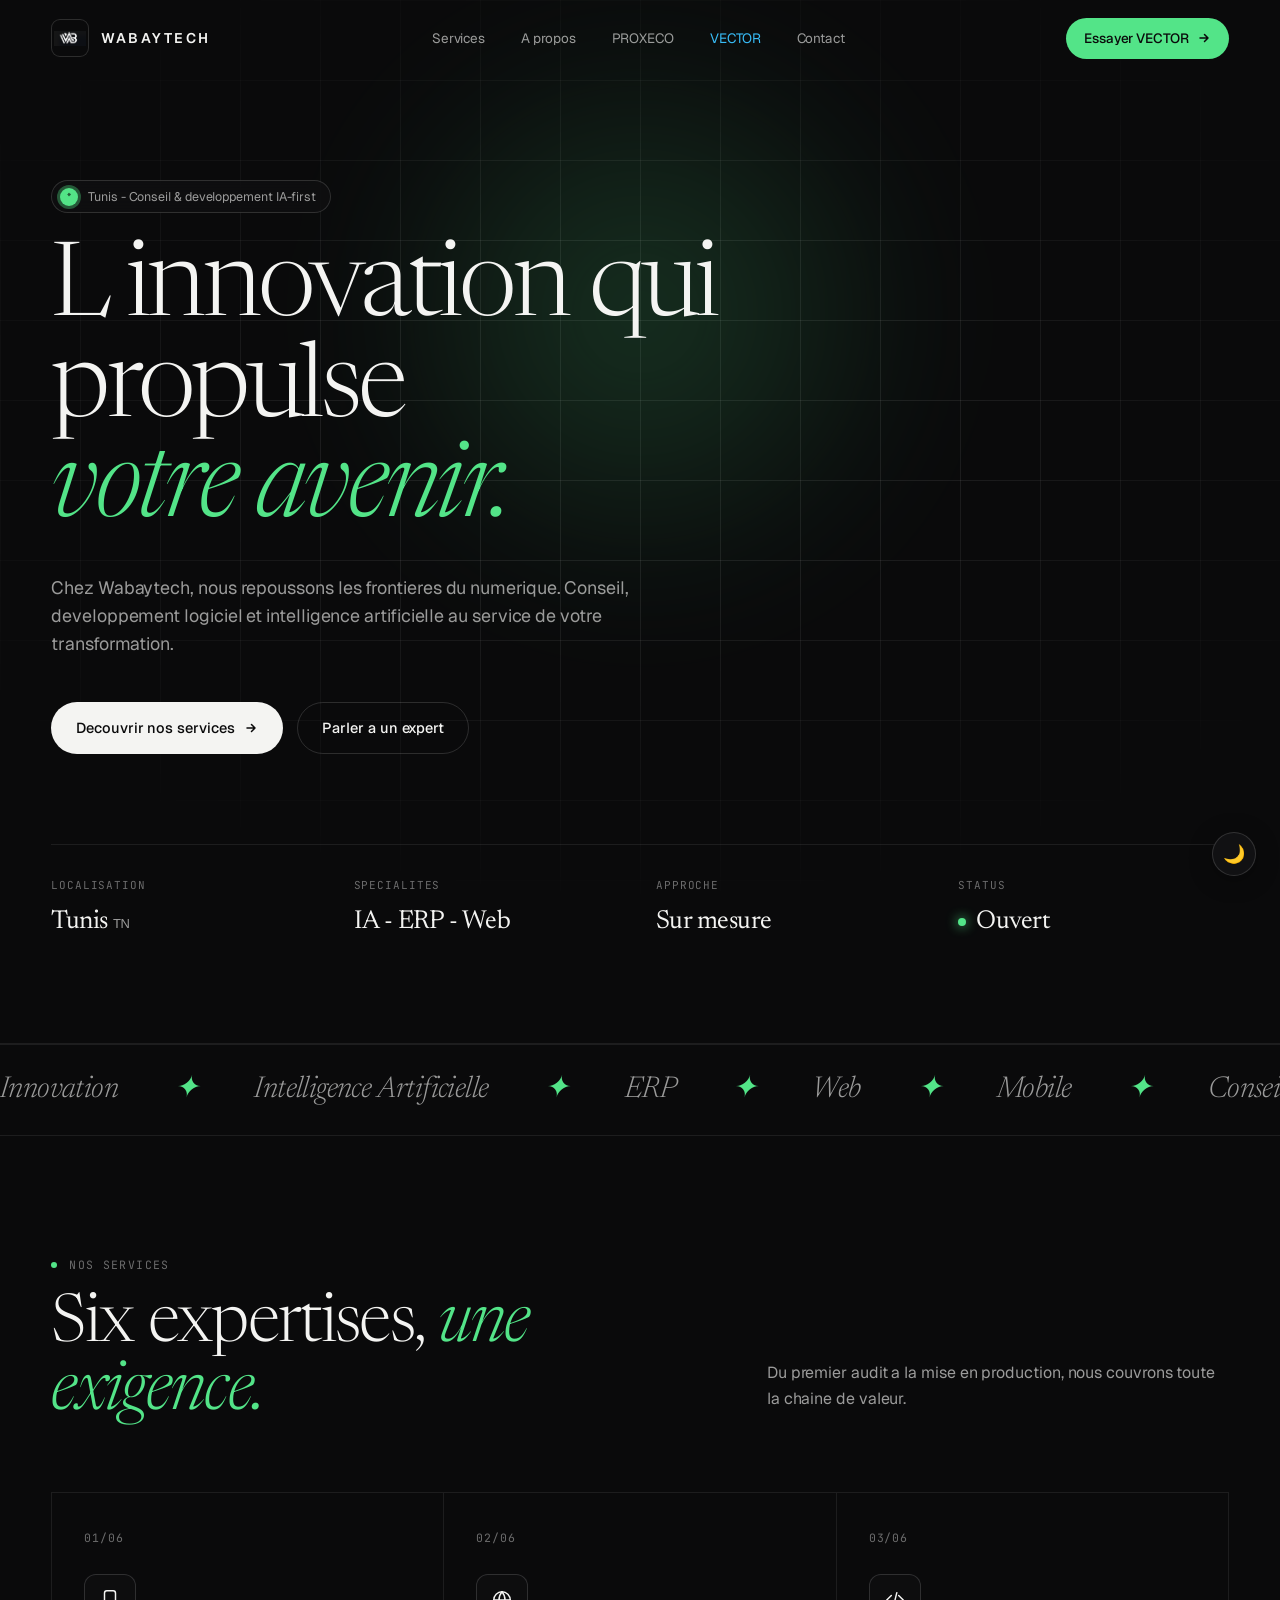
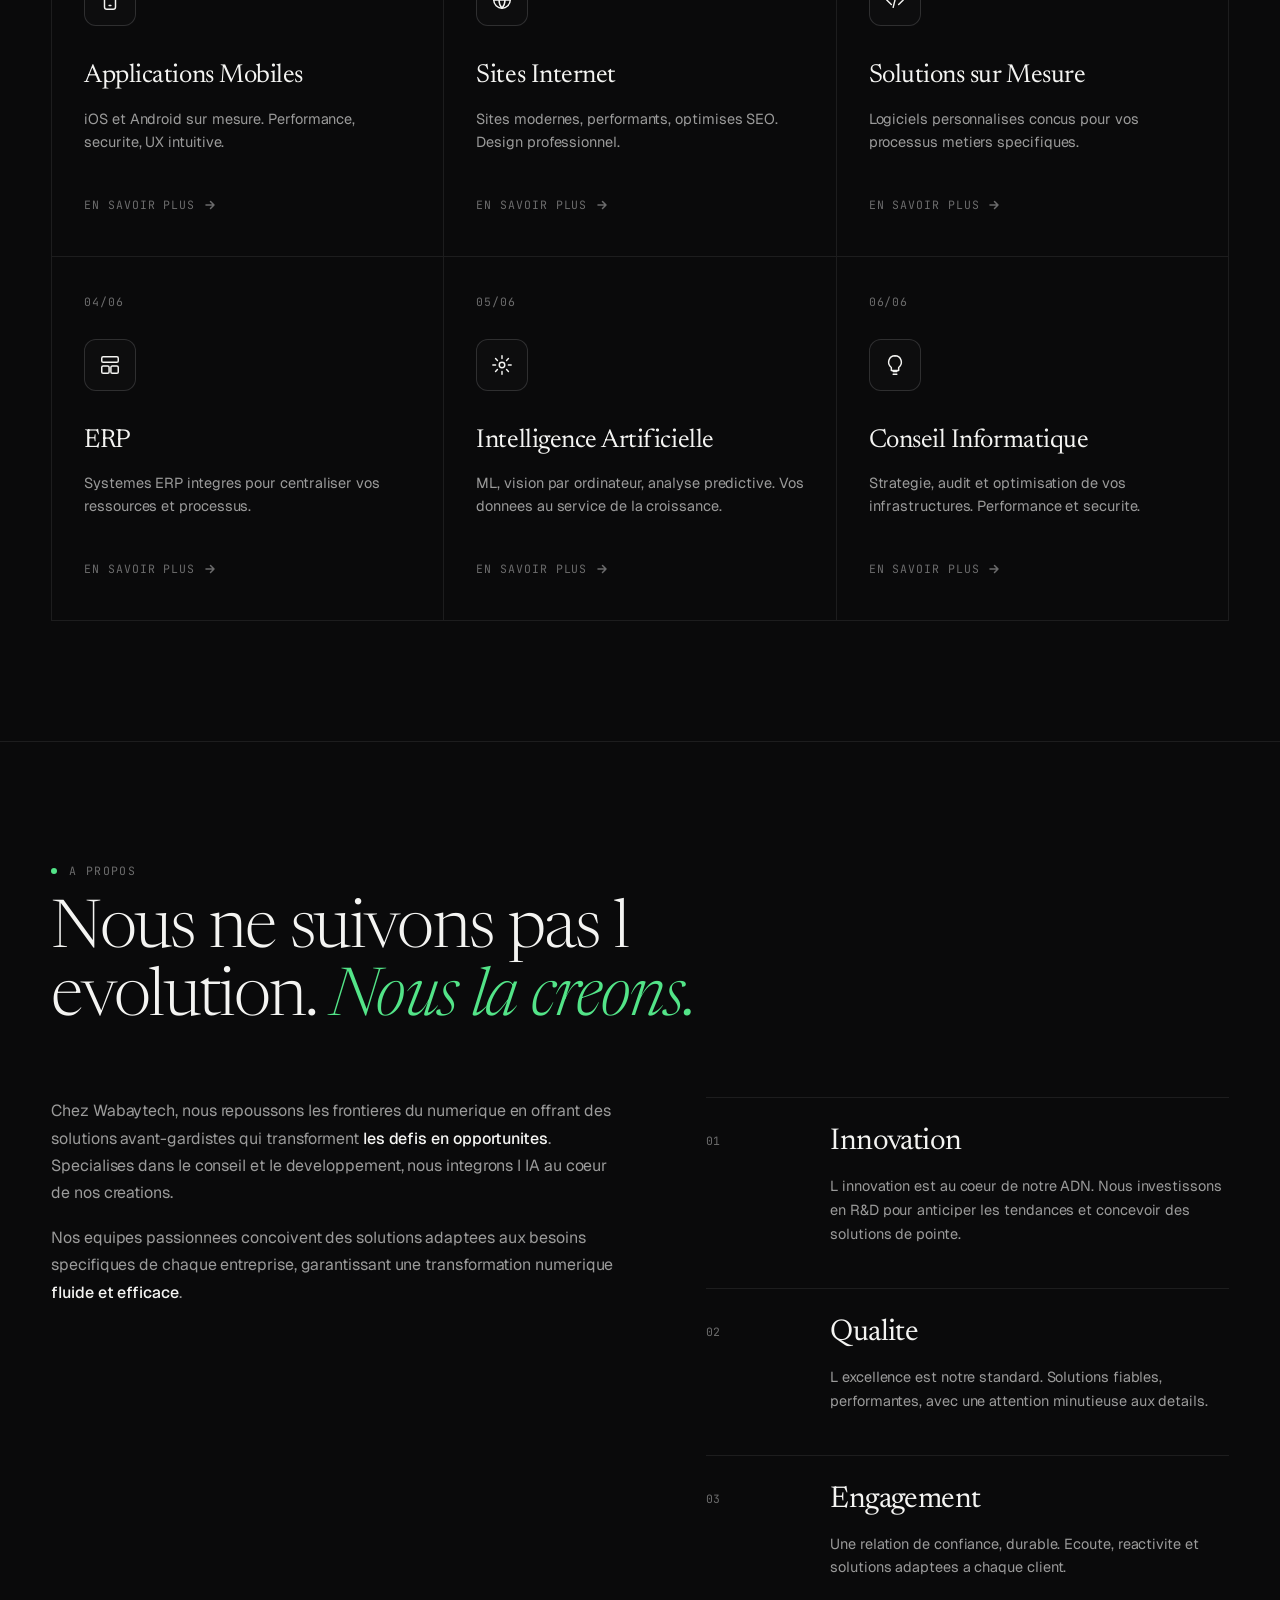
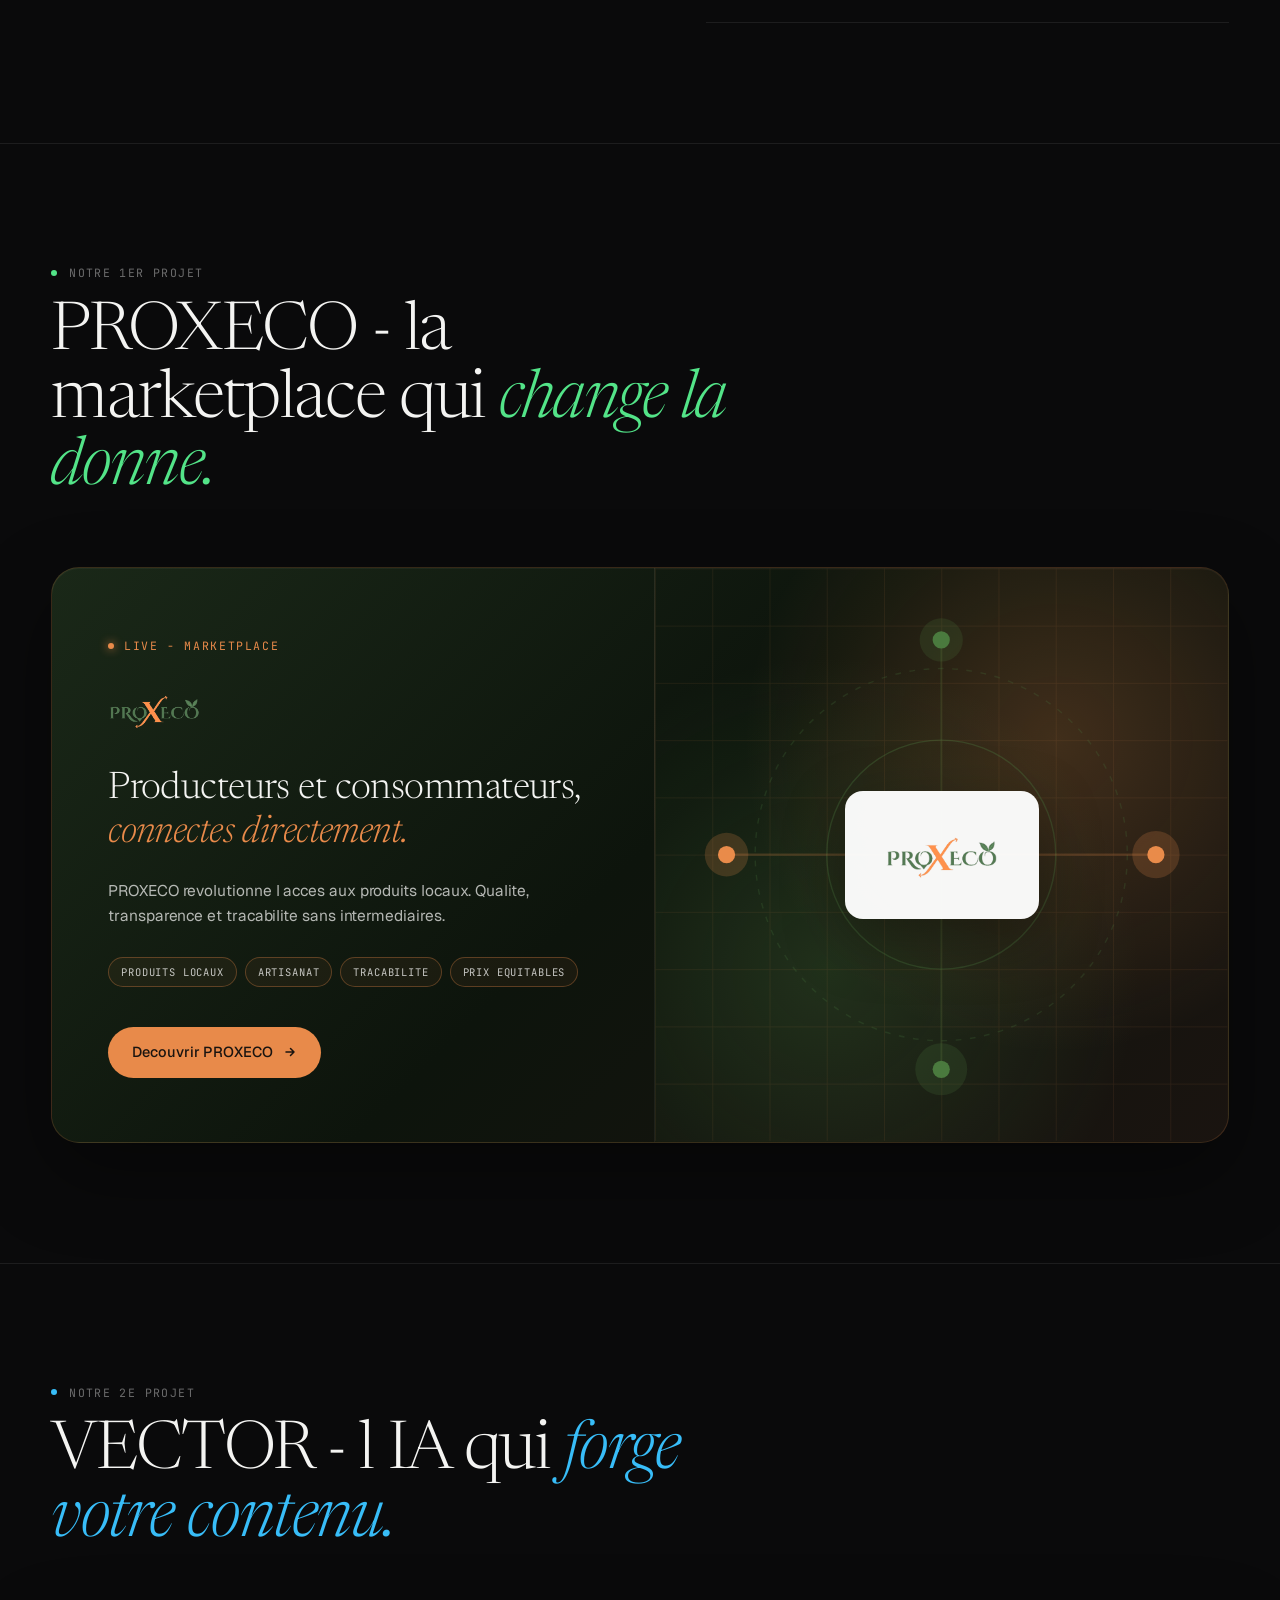
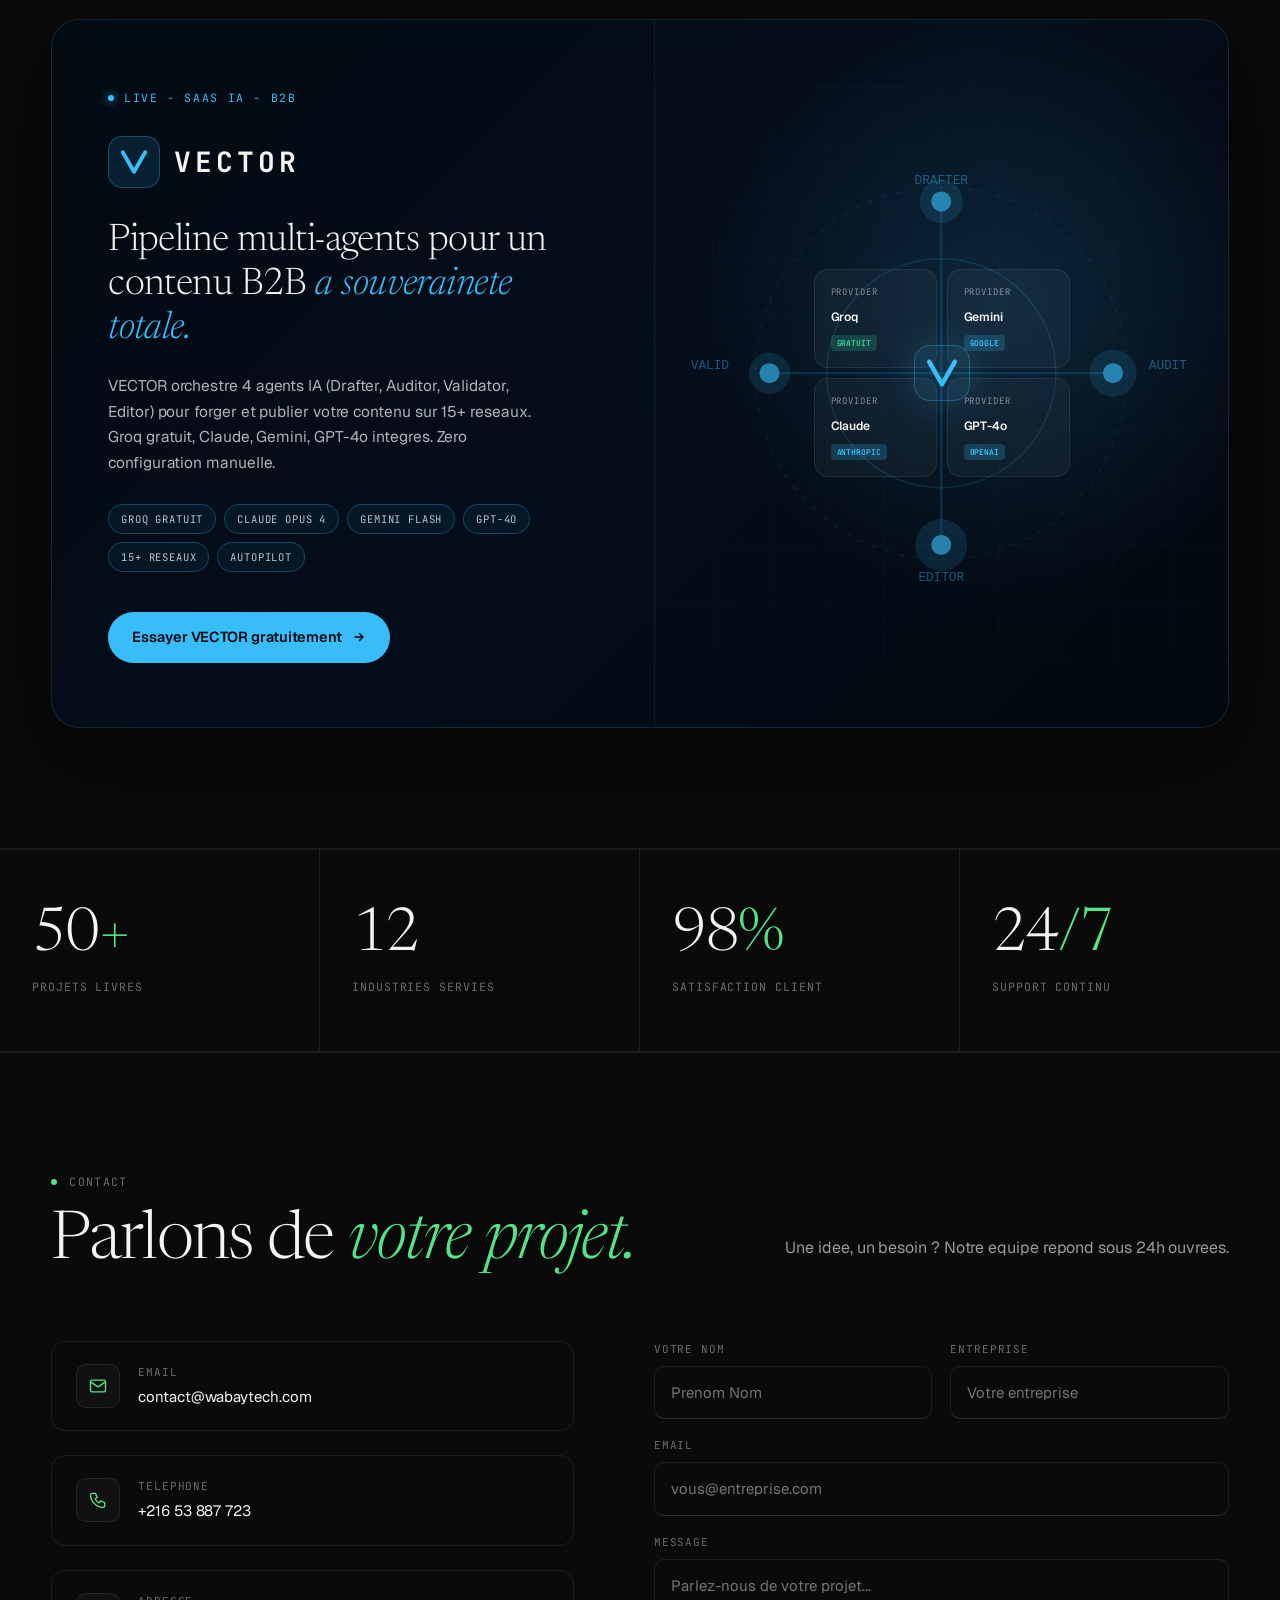
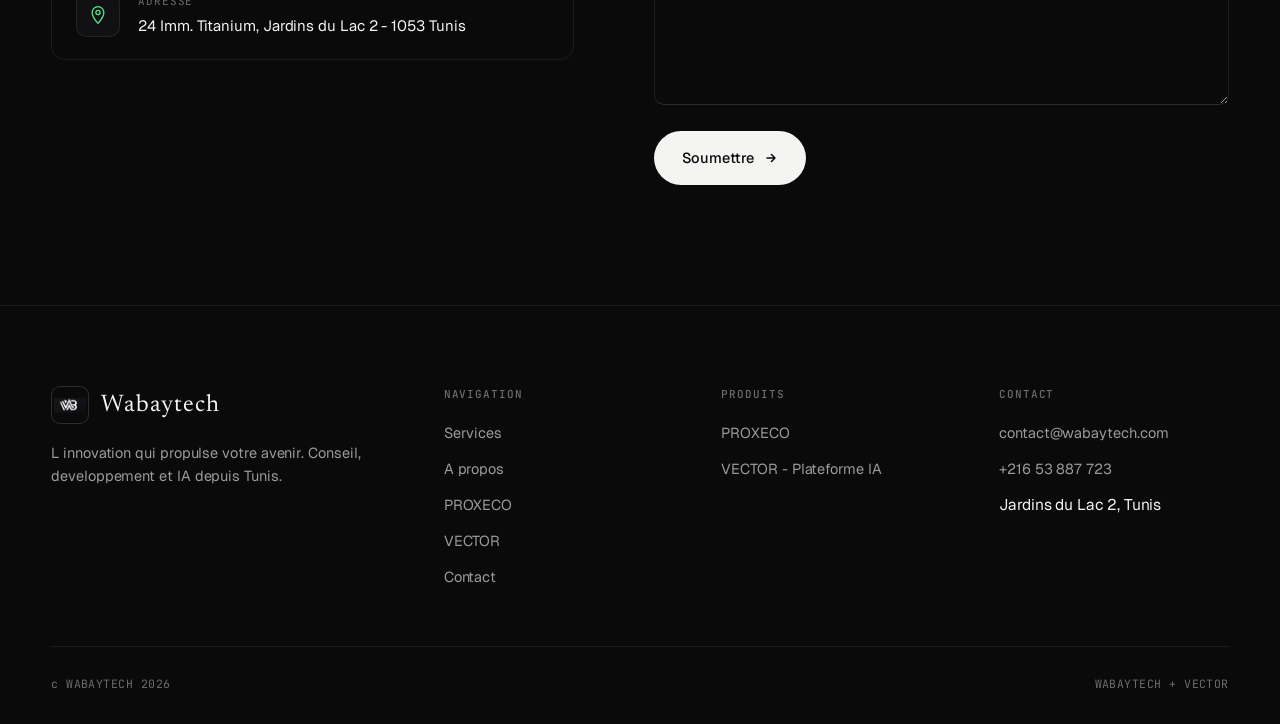
==== index.html @ 28733888 "WABAYTECH site - initial" ====
<!doctype html>
<html lang="fr" data-theme="dark">
<head>
<meta charset="utf-8"/><meta name="viewport" content="width=device-width,initial-scale=1"/>
<title>Wabaytech - Innovation IA-first depuis Tunis</title>
<meta name="description" content="Wabaytech - Conseil, developpement et intelligence artificielle depuis Tunis."/>
<link rel="preconnect" href="https://fonts.googleapis.com"/>
<link rel="preconnect" href="https://fonts.gstatic.com" crossorigin/>
<link href="https://fonts.googleapis.com/css2?family=Geist:wght@300;400;500;600;700&amp;family=Newsreader:ital,opsz,wght@0,6..72,300;0,6..72,400;1,6..72,300;1,6..72,400&amp;family=JetBrains+Mono:wght@400;500&amp;display=swap" rel="stylesheet"/>
<link rel="stylesheet" href="styles.css"/>
<style>
:root{--vt-cyan:#38bdf8;}
.vector-section{position:relative;border-radius:28px;overflow:hidden;background:linear-gradient(135deg,#020a12 0%,#040d1a 50%,#020810 100%);border:1px solid rgba(56,189,248,.18);box-shadow:0 30px 80px rgba(0,0,0,.5);}
[data-theme=light] .vector-section{background:linear-gradient(135deg,#e8f4fd 0%,#f0f8ff 100%);border-color:rgba(56,189,248,.3);}
.vector-grid{display:grid;grid-template-columns:1.05fr 1fr;min-height:560px;}
.vector-copy{padding:64px 56px;display:flex;flex-direction:column;justify-content:space-between;position:relative;z-index:2;}
.vector-tag{font-family:JetBrains Mono,monospace;font-size:11.5px;letter-spacing:.14em;text-transform:uppercase;color:var(--vt-cyan);display:inline-flex;align-items:center;gap:10px;}
.vector-tag::before{content:"";width:6px;height:6px;border-radius:999px;background:var(--vt-cyan);box-shadow:0 0 10px var(--vt-cyan);}
.vector-logo-mark{margin:28px 0 32px;display:flex;align-items:center;gap:14px;}
.vector-logo-icon{width:52px;height:52px;border-radius:14px;background:rgba(56,189,248,.12);border:1px solid rgba(56,189,248,.3);display:flex;align-items:center;justify-content:center;}
.vector-logo-name{font-family:JetBrains Mono,monospace;font-size:28px;font-weight:700;letter-spacing:.14em;color:#f4f4f2;}
[data-theme=light] .vector-logo-name{color:#0a0a0b;}
.vector-headline{font-family:Newsreader,serif;font-size:clamp(28px,3vw,38px);line-height:1.15;font-weight:300;letter-spacing:-.015em;margin:0 0 22px;color:#f4f4f2;max-width:22ch;}
[data-theme=light] .vector-headline{color:#0a0a0b;}
.vector-headline em{color:var(--vt-cyan);font-style:italic;}
.vector-desc{color:rgba(244,244,242,.72);font-size:15.5px;line-height:1.65;max-width:44ch;}
[data-theme=light] .vector-desc{color:rgba(10,10,11,.65);}
.vector-tags{display:flex;gap:8px;flex-wrap:wrap;margin-top:28px;}
.vector-tags span{font-family:JetBrains Mono,monospace;font-size:10.5px;letter-spacing:.08em;text-transform:uppercase;padding:6px 12px;border-radius:999px;border:1px solid rgba(56,189,248,.28);color:rgba(244,244,242,.78);background:rgba(56,189,248,.06);}
.vector-cta{margin-top:40px;align-self:flex-start;background:var(--vt-cyan)!important;color:#020a12!important;border:none;font-weight:600;}
.vector-cta:hover{background:#7dd3fc!important;}
.vector-visual{position:relative;background:radial-gradient(circle at 60% 40%,rgba(56,189,248,.15) 0%,transparent 55%);display:flex;align-items:center;justify-content:center;overflow:hidden;border-left:1px solid rgba(56,189,248,.1);}
.vector-providers{position:relative;z-index:2;display:grid;grid-template-columns:1fr 1fr;gap:10px;padding:32px;width:100%;max-width:320px;}
.vp-card{padding:16px;border-radius:14px;background:rgba(255,255,255,.04);border:1px solid rgba(255,255,255,.08);display:flex;flex-direction:column;gap:8px;transition:border-color .3s,transform .3s;}
[data-theme=light] .vp-card{background:rgba(255,255,255,.7);border-color:rgba(56,189,248,.15);}
.vp-card:hover{border-color:var(--vt-cyan);transform:translateY(-2px);}
.vp-label{font-family:JetBrains Mono,monospace;font-size:9px;letter-spacing:.1em;text-transform:uppercase;color:rgba(244,244,242,.5);}
.vp-name{font-size:12px;font-weight:600;color:#f4f4f2;}
[data-theme=light] .vp-name{color:#0a0a0b;}
.vp-badge{font-family:JetBrains Mono,monospace;font-size:8px;font-weight:700;text-transform:uppercase;padding:2px 6px;border-radius:4px;align-self:flex-start;}
.vp-badge-free{background:rgba(52,211,153,.2);color:#34d399;}
.vp-badge-pro{background:rgba(56,189,248,.2);color:var(--vt-cyan);}
.vt-center{position:absolute;top:50%;left:50%;transform:translate(-50%,-50%);z-index:1;width:56px;height:56px;border-radius:16px;background:rgba(56,189,248,.12);border:1px solid rgba(56,189,248,.3);display:flex;align-items:center;justify-content:center;box-shadow:0 0 40px rgba(56,189,248,.2);}
@media(max-width:900px){.vector-grid{grid-template-columns:1fr;}.vector-visual{min-height:360px;border-left:none;border-top:1px solid rgba(56,189,248,.1);}.vector-copy{padding:40px 32px;}}
.nav-v{color:var(--vt-cyan)!important;}
.theme-btn{position:fixed;bottom:24px;right:24px;z-index:100;width:44px;height:44px;border-radius:999px;background:var(--bg-elev);border:1px solid var(--line-strong);display:flex;align-items:center;justify-content:center;font-size:18px;cursor:pointer;box-shadow:0 4px 24px rgba(0,0,0,.3);}
</style>
</head>
<body>
<nav class="nav" id="nav">
  <a href="#top" class="nav-logo" onclick="go(event,'top')">
    <span class="wb-logo-wrap"><img src="assets/wab-logo.png" alt="W" class="wb-logo-img"/></span>
    <span class="nav-logo-text">Wabaytech</span>
  </a>
  <div class="nav-links">
    <a href="#services" onclick="go(event,'services')">Services</a>
    <a href="#apropos" onclick="go(event,'apropos')">A propos</a>
    <a href="#proxeco" onclick="go(event,'proxeco')">PROXECO</a>
    <a href="#vector" onclick="go(event,'vector')" class="nav-v">VECTOR</a>
    <a href="#contact" onclick="go(event,'contact')">Contact</a>
  </div>
  <a href="https://vector-wabaytech.vercel.app" target="_blank" rel="noopener noreferrer" class="nav-cta">Essayer VECTOR <svg width="14" height="14" viewBox="0 0 14 14" fill="none" stroke="currentColor" stroke-width="1.5" stroke-linecap="round" stroke-linejoin="round"><path d="M3 7h8M7.5 3.5L11 7l-3.5 3.5"/></svg></a>
</nav>

<section id="top" class="hero">
  <div class="hero-grid" aria-hidden="true"></div>
  <div class="hero-glow" aria-hidden="true"></div>
  <div class="hero-inner">
    <div class="hero-pill reveal"><span class="hero-pill-dot">*</span><span>Tunis - Conseil &amp; developpement IA-first</span></div>
    <h1 class="hero-h1 reveal">L innovation qui propulse<br/><em>votre avenir.</em></h1>
    <p class="hero-sub reveal">Chez Wabaytech, nous repoussons les frontieres du numerique. Conseil, developpement logiciel et intelligence artificielle au service de votre transformation.</p>
    <div class="hero-actions reveal">
      <a href="#services" class="btn btn-primary" onclick="go(event,'services')">Decouvrir nos services <svg class="btn-arrow" width="14" height="14" viewBox="0 0 14 14" fill="none" stroke="currentColor" stroke-width="1.5" stroke-linecap="round" stroke-linejoin="round"><path d="M3 7h8M7.5 3.5L11 7l-3.5 3.5"/></svg></a>
      <a href="#contact" class="btn btn-ghost" onclick="go(event,'contact')">Parler a un expert</a>
    </div>
    <div class="hero-footer">
      <div class="hero-footer-item reveal"><div class="label">Localisation</div><div class="value">Tunis <span class="small">TN</span></div></div>
      <div class="hero-footer-item reveal"><div class="label">Specialites</div><div class="value">IA - ERP - Web</div></div>
      <div class="hero-footer-item reveal"><div class="label">Approche</div><div class="value">Sur mesure</div></div>
      <div class="hero-footer-item reveal"><div class="label">Status</div><div class="value" style="display:flex;align-items:center;gap:10px;"><span style="width:8px;height:8px;border-radius:99px;background:var(--accent);box-shadow:0 0 12px var(--accent);"></span>Ouvert</div></div>
    </div>
  </div>
</section>

<div class="marquee" aria-hidden="true"><div class="marquee-track">
<span class="marquee-item">Innovation</span><span class="marquee-item">Intelligence Artificielle</span><span class="marquee-item">ERP</span><span class="marquee-item">Web</span><span class="marquee-item">Mobile</span><span class="marquee-item">Conseil</span><span class="marquee-item">Sur mesure</span><span class="marquee-item">Performance</span><span class="marquee-item">Innovation</span><span class="marquee-item">Intelligence Artificielle</span><span class="marquee-item">ERP</span><span class="marquee-item">Web</span><span class="marquee-item">Mobile</span><span class="marquee-item">Conseil</span><span class="marquee-item">Sur mesure</span><span class="marquee-item">Performance</span>
</div></div>

<section id="services" class="section"><div class="container">
  <div class="section-head"><div><div class="eyebrow reveal">Nos services</div><h2 class="section-title reveal">Six expertises, <em>une exigence.</em></h2></div><p class="section-lede reveal">Du premier audit a la mise en production, nous couvrons toute la chaine de valeur.</p></div>
  <div class="services-grid">
    <div class="service-card reveal" onmousemove="spot(this,event)"><div class="service-num">01/06</div><div class="service-icon"><svg width="22" height="22" viewBox="0 0 24 24" fill="none" stroke="currentColor" stroke-width="1.6" stroke-linecap="round" stroke-linejoin="round"><rect x="6" y="2" width="12" height="20" rx="2.5"/><path d="M11 18h2"/></svg></div><h3 class="service-title">Applications Mobiles</h3><p class="service-body">iOS et Android sur mesure. Performance, securite, UX intuitive.</p><div class="service-arrow">En savoir plus <svg width="14" height="14" viewBox="0 0 14 14" fill="none" stroke="currentColor" stroke-width="1.5" stroke-linecap="round" stroke-linejoin="round"><path d="M3 7h8M7.5 3.5L11 7l-3.5 3.5"/></svg></div></div>
    <div class="service-card reveal" onmousemove="spot(this,event)"><div class="service-num">02/06</div><div class="service-icon"><svg width="22" height="22" viewBox="0 0 24 24" fill="none" stroke="currentColor" stroke-width="1.6" stroke-linecap="round" stroke-linejoin="round"><circle cx="12" cy="12" r="9"/><path d="M3 12h18M12 3a14 14 0 0 1 0 18M12 3a14 14 0 0 0 0 18"/></svg></div><h3 class="service-title">Sites Internet</h3><p class="service-body">Sites modernes, performants, optimises SEO. Design professionnel.</p><div class="service-arrow">En savoir plus <svg width="14" height="14" viewBox="0 0 14 14" fill="none" stroke="currentColor" stroke-width="1.5" stroke-linecap="round" stroke-linejoin="round"><path d="M3 7h8M7.5 3.5L11 7l-3.5 3.5"/></svg></div></div>
    <div class="service-card reveal" onmousemove="spot(this,event)"><div class="service-num">03/06</div><div class="service-icon"><svg width="22" height="22" viewBox="0 0 24 24" fill="none" stroke="currentColor" stroke-width="1.6" stroke-linecap="round" stroke-linejoin="round"><path d="M8 7l-5 5 5 5M16 7l5 5-5 5M14 4l-4 16"/></svg></div><h3 class="service-title">Solutions sur Mesure</h3><p class="service-body">Logiciels personnalises concus pour vos processus metiers specifiques.</p><div class="service-arrow">En savoir plus <svg width="14" height="14" viewBox="0 0 14 14" fill="none" stroke="currentColor" stroke-width="1.5" stroke-linecap="round" stroke-linejoin="round"><path d="M3 7h8M7.5 3.5L11 7l-3.5 3.5"/></svg></div></div>
    <div class="service-card reveal" onmousemove="spot(this,event)"><div class="service-num">04/06</div><div class="service-icon"><svg width="22" height="22" viewBox="0 0 24 24" fill="none" stroke="currentColor" stroke-width="1.6" stroke-linecap="round" stroke-linejoin="round"><rect x="3" y="3" width="18" height="6" rx="1.5"/><rect x="3" y="13" width="8" height="8" rx="1.5"/><rect x="13" y="13" width="8" height="8" rx="1.5"/></svg></div><h3 class="service-title">ERP</h3><p class="service-body">Systemes ERP integres pour centraliser vos ressources et processus.</p><div class="service-arrow">En savoir plus <svg width="14" height="14" viewBox="0 0 14 14" fill="none" stroke="currentColor" stroke-width="1.5" stroke-linecap="round" stroke-linejoin="round"><path d="M3 7h8M7.5 3.5L11 7l-3.5 3.5"/></svg></div></div>
    <div class="service-card reveal" onmousemove="spot(this,event)"><div class="service-num">05/06</div><div class="service-icon"><svg width="22" height="22" viewBox="0 0 24 24" fill="none" stroke="currentColor" stroke-width="1.6" stroke-linecap="round" stroke-linejoin="round"><circle cx="12" cy="12" r="3"/><path d="M12 2v3M12 19v3M2 12h3M19 12h3M5 5l2 2M17 17l2 2M5 19l2-2M17 7l2-2"/></svg></div><h3 class="service-title">Intelligence Artificielle</h3><p class="service-body">ML, vision par ordinateur, analyse predictive. Vos donnees au service de la croissance.</p><div class="service-arrow">En savoir plus <svg width="14" height="14" viewBox="0 0 14 14" fill="none" stroke="currentColor" stroke-width="1.5" stroke-linecap="round" stroke-linejoin="round"><path d="M3 7h8M7.5 3.5L11 7l-3.5 3.5"/></svg></div></div>
    <div class="service-card reveal" onmousemove="spot(this,event)"><div class="service-num">06/06</div><div class="service-icon"><svg width="22" height="22" viewBox="0 0 24 24" fill="none" stroke="currentColor" stroke-width="1.6" stroke-linecap="round" stroke-linejoin="round"><path d="M12 2a7 7 0 0 0-4 12.7V18h8v-3.3A7 7 0 0 0 12 2zM10 22h4M10 19h4"/></svg></div><h3 class="service-title">Conseil Informatique</h3><p class="service-body">Strategie, audit et optimisation de vos infrastructures. Performance et securite.</p><div class="service-arrow">En savoir plus <svg width="14" height="14" viewBox="0 0 14 14" fill="none" stroke="currentColor" stroke-width="1.5" stroke-linecap="round" stroke-linejoin="round"><path d="M3 7h8M7.5 3.5L11 7l-3.5 3.5"/></svg></div></div>
  </div>
</div></section>

<section id="apropos" class="section"><div class="container">
  <div class="section-head"><div><div class="eyebrow reveal">A propos</div><h2 class="section-title reveal">Nous ne suivons pas l evolution. <em>Nous la creons.</em></h2></div></div>
  <div class="about">
    <div class="about-copy reveal"><p>Chez Wabaytech, nous repoussons les frontieres du numerique en offrant des solutions avant-gardistes qui transforment <strong>les defis en opportunites</strong>. Specialises dans le conseil et le developpement, nous integrons l IA au coeur de nos creations.</p><p>Nos equipes passionnees concoivent des solutions adaptees aux besoins specifiques de chaque entreprise, garantissant une transformation numerique <strong>fluide et efficace</strong>.</p></div>
    <div class="values-stack">
      <div class="value-row reveal"><div class="value-num">01</div><div><h3 class="value-name">Innovation</h3><p class="value-text">L innovation est au coeur de notre ADN. Nous investissons en R&amp;D pour anticiper les tendances et concevoir des solutions de pointe.</p></div></div>
      <div class="value-row reveal"><div class="value-num">02</div><div><h3 class="value-name">Qualite</h3><p class="value-text">L excellence est notre standard. Solutions fiables, performantes, avec une attention minutieuse aux details.</p></div></div>
      <div class="value-row reveal"><div class="value-num">03</div><div><h3 class="value-name">Engagement</h3><p class="value-text">Une relation de confiance, durable. Ecoute, reactivite et solutions adaptees a chaque client.</p></div></div>
    </div>
  </div>
</div></section>

<section id="proxeco" class="section"><div class="container">
  <div class="section-head"><div><div class="eyebrow reveal">Notre 1er projet</div><h2 class="section-title reveal">PROXECO - la marketplace qui <em>change la donne.</em></h2></div></div>
  <div class="proxeco reveal"><div class="proxeco-grid">
    <div class="proxeco-copy">
      <div>
        <div class="proxeco-tag">Live - marketplace</div>
        <div class="proxeco-logo-block"><img src="assets/proxeco-logo.png" alt="PROXECO" style="height:52px;width:auto;"/></div>
        <h3 class="proxeco-headline">Producteurs et consommateurs, <em>connectes directement.</em></h3>
        <p class="proxeco-desc">PROXECO revolutionne l acces aux produits locaux. Qualite, transparence et tracabilite sans intermediaires.</p>
        <div class="proxeco-tags"><span>Produits locaux</span><span>Artisanat</span><span>Tracabilite</span><span>Prix equitables</span></div>
      </div>
      <a href="#" class="btn btn-primary proxeco-cta">Decouvrir PROXECO <svg class="btn-arrow" width="14" height="14" viewBox="0 0 14 14" fill="none" stroke="currentColor" stroke-width="1.5" stroke-linecap="round" stroke-linejoin="round"><path d="M3 7h8M7.5 3.5L11 7l-3.5 3.5"/></svg></a>
    </div>
    <div class="proxeco-visual">
      <svg viewBox="0 0 400 400" width="100%" height="100%" style="position:absolute;inset:0;"><defs><pattern id="px-g" width="40" height="40" patternUnits="userSpaceOnUse"><path d="M40 0H0V40" fill="none" stroke="rgba(232,138,74,.10)" stroke-width="1"/></pattern></defs><rect width="400" height="400" fill="url(#px-g)"/><circle cx="200" cy="200" r="80" fill="none" stroke="rgba(74,122,63,.35)" stroke-width="1"/><circle cx="200" cy="200" r="130" fill="none" stroke="rgba(74,122,63,.22)" stroke-width="1" stroke-dasharray="4 6"/><line x1="200" y1="200" x2="200" y2="50" stroke="#4a7a3f" stroke-opacity=".2" stroke-width="1.5"/><circle cx="200" cy="50" r="6" fill="#4a7a3f"/><circle cx="200" cy="50" r="14" fill="#4a7a3f" opacity=".2"><animate attributeName="r" values="14;24;14" dur="2.4s" repeatCount="indefinite"/></circle><line x1="200" y1="200" x2="350" y2="200" stroke="#e88a4a" stroke-opacity=".2" stroke-width="1.5"/><circle cx="350" cy="200" r="6" fill="#e88a4a"/><circle cx="350" cy="200" r="14" fill="#e88a4a" opacity=".2"><animate attributeName="r" values="14;24;14" dur="2.9s" repeatCount="indefinite"/></circle><line x1="200" y1="200" x2="200" y2="350" stroke="#4a7a3f" stroke-opacity=".2" stroke-width="1.5"/><circle cx="200" cy="350" r="6" fill="#4a7a3f"/><circle cx="200" cy="350" r="14" fill="#4a7a3f" opacity=".2"><animate attributeName="r" values="14;24;14" dur="3.2s" repeatCount="indefinite"/></circle><line x1="200" y1="200" x2="50" y2="200" stroke="#e88a4a" stroke-opacity=".2" stroke-width="1.5"/><circle cx="50" cy="200" r="6" fill="#e88a4a"/><circle cx="50" cy="200" r="14" fill="#e88a4a" opacity=".2"><animate attributeName="r" values="14;24;14" dur="2.7s" repeatCount="indefinite"/></circle></svg>
      <div style="position:relative;z-index:2;padding:32px 40px;background:rgba(255,255,255,.96);border-radius:18px;box-shadow:0 20px 60px rgba(0,0,0,.35);"><img src="assets/proxeco-logo.png" alt="PROXECO" style="height:64px;width:auto;"/></div>
    </div>
  </div></div>
</div></section>

<section id="vector" class="section"><div class="container">
  <div class="section-head"><div>
    <div class="eyebrow reveal" style="--accent:var(--vt-cyan);">Notre 2e projet</div>
    <h2 class="section-title reveal" style="--accent:var(--vt-cyan);">VECTOR - l IA qui <em>forge votre contenu.</em></h2>
  </div></div>
  <div class="vector-section reveal"><div class="vector-grid">
    <div class="vector-copy">
      <div>
        <div class="vector-tag">Live - SaaS IA - B2B</div>
        <div class="vector-logo-mark">
          <div class="vector-logo-icon"><svg viewBox="0 0 20 18" fill="none" width="28" height="28"><path d="M2 2L10 16L18 2" stroke="#38bdf8" stroke-width="2.8" stroke-linecap="round" stroke-linejoin="round"/></svg></div>
          <span class="vector-logo-name">VECTOR</span>
        </div>
        <h3 class="vector-headline">Pipeline multi-agents pour un contenu B2B <em>a souverainete totale.</em></h3>
        <p class="vector-desc">VECTOR orchestre 4 agents IA (Drafter, Auditor, Validator, Editor) pour forger et publier votre contenu sur 15+ reseaux. Groq gratuit, Claude, Gemini, GPT-4o integres. Zero configuration manuelle.</p>
        <div class="vector-tags"><span>Groq Gratuit</span><span>Claude Opus 4</span><span>Gemini Flash</span><span>GPT-4o</span><span>15+ reseaux</span><span>Autopilot</span></div>
      </div>
      <a href="https://vector-wabaytech.vercel.app" target="_blank" rel="noopener noreferrer" class="btn vector-cta">Essayer VECTOR gratuitement <svg class="btn-arrow" width="14" height="14" viewBox="0 0 14 14" fill="none" stroke="currentColor" stroke-width="1.5" stroke-linecap="round" stroke-linejoin="round"><path d="M3 7h8M7.5 3.5L11 7l-3.5 3.5"/></svg></a>
    </div>
    <div class="vector-visual">
      <svg viewBox="0 0 400 400" width="100%" height="100%" style="position:absolute;inset:0;opacity:.65;"><defs><pattern id="vt-g" width="40" height="40" patternUnits="userSpaceOnUse"><path d="M40 0H0V40" fill="none" stroke="rgba(56,189,248,.07)" stroke-width="1"/></pattern></defs><rect width="400" height="400" fill="url(#vt-g)"/><circle cx="200" cy="200" r="80" fill="none" stroke="rgba(56,189,248,.22)" stroke-width="1"/><circle cx="200" cy="200" r="130" fill="none" stroke="rgba(56,189,248,.13)" stroke-width="1" stroke-dasharray="4 6"/><circle cx="200" cy="200" r="180" fill="none" stroke="rgba(56,189,248,.06)" stroke-width="1" stroke-dasharray="2 8"/><line x1="200" y1="200" x2="200" y2="80" stroke="#38bdf8" stroke-opacity=".25" stroke-width="1.5"/><circle cx="200" cy="80" r="7" fill="#38bdf8"/><circle cx="200" cy="80" r="14" fill="#38bdf8" opacity=".2"><animate attributeName="r" values="14;24;14" dur="2.4s" repeatCount="indefinite"/></circle><text x="200" y="68" text-anchor="middle" fill="rgba(56,189,248,.65)" font-family="monospace" font-size="9">DRAFTER</text><line x1="200" y1="200" x2="320" y2="200" stroke="#38bdf8" stroke-opacity=".25" stroke-width="1.5"/><circle cx="320" cy="200" r="7" fill="#38bdf8"/><circle cx="320" cy="200" r="14" fill="#38bdf8" opacity=".2"><animate attributeName="r" values="14;24;14" dur="2.9s" repeatCount="indefinite"/></circle><text x="345" y="197" fill="rgba(56,189,248,.65)" font-family="monospace" font-size="9">AUDIT</text><line x1="200" y1="200" x2="200" y2="320" stroke="#38bdf8" stroke-opacity=".25" stroke-width="1.5"/><circle cx="200" cy="320" r="7" fill="#38bdf8"/><circle cx="200" cy="320" r="14" fill="#38bdf8" opacity=".2"><animate attributeName="r" values="14;24;14" dur="3.2s" repeatCount="indefinite"/></circle><text x="200" y="345" text-anchor="middle" fill="rgba(56,189,248,.65)" font-family="monospace" font-size="9">EDITOR</text><line x1="200" y1="200" x2="80" y2="200" stroke="#38bdf8" stroke-opacity=".25" stroke-width="1.5"/><circle cx="80" cy="200" r="7" fill="#38bdf8"/><circle cx="80" cy="200" r="14" fill="#38bdf8" opacity=".2"><animate attributeName="r" values="14;24;14" dur="2.6s" repeatCount="indefinite"/></circle><text x="25" y="197" fill="rgba(56,189,248,.65)" font-family="monospace" font-size="9">VALID</text></svg>
      <div class="vt-center"><svg viewBox="0 0 20 18" fill="none" width="32" height="32"><path d="M2 2L10 16L18 2" stroke="#38bdf8" stroke-width="2.8" stroke-linecap="round" stroke-linejoin="round"/></svg></div>
      <div class="vector-providers">
        <div class="vp-card"><div class="vp-label">Provider</div><div class="vp-name">Groq</div><span class="vp-badge vp-badge-free">Gratuit</span></div>
        <div class="vp-card"><div class="vp-label">Provider</div><div class="vp-name">Gemini</div><span class="vp-badge vp-badge-pro">Google</span></div>
        <div class="vp-card"><div class="vp-label">Provider</div><div class="vp-name">Claude</div><span class="vp-badge vp-badge-pro">Anthropic</span></div>
        <div class="vp-card"><div class="vp-label">Provider</div><div class="vp-name">GPT-4o</div><span class="vp-badge vp-badge-pro">OpenAI</span></div>
      </div>
    </div>
  </div></div>
</div></section>

<section class="section" style="padding:0;"><div class="stats">
  <div class="stat reveal"><div class="stat-num">50<em>+</em></div><div class="stat-label">Projets livres</div></div>
  <div class="stat reveal"><div class="stat-num">12</div><div class="stat-label">Industries servies</div></div>
  <div class="stat reveal"><div class="stat-num">98<em>%</em></div><div class="stat-label">Satisfaction client</div></div>
  <div class="stat reveal"><div class="stat-num">24<em>/7</em></div><div class="stat-label">Support continu</div></div>
</div></section>

<section id="contact" class="section"><div class="container">
  <div class="section-head"><div><div class="eyebrow reveal">Contact</div><h2 class="section-title reveal">Parlons de <em>votre projet.</em></h2></div><p class="section-lede reveal">Une idee, un besoin ? Notre equipe repond sous 24h ouvrees.</p></div>
  <div class="contact-grid">
    <div class="contact-info reveal">
      <a class="contact-item" href="mailto:contact@wabaytech.com"><div class="contact-icon"><svg width="20" height="20" viewBox="0 0 24 24" fill="none" stroke="currentColor" stroke-width="1.6" stroke-linecap="round" stroke-linejoin="round"><rect x="3" y="5" width="18" height="14" rx="2"/><path d="M3 7l9 6 9-6"/></svg></div><div><div class="contact-label">Email</div><div class="contact-value">contact@wabaytech.com</div></div></a>
      <a class="contact-item" href="tel:+21653887723"><div class="contact-icon"><svg width="20" height="20" viewBox="0 0 24 24" fill="none" stroke="currentColor" stroke-width="1.6" stroke-linecap="round" stroke-linejoin="round"><path d="M5 4h4l2 5-2.5 1.5a11 11 0 0 0 5 5L15 13l5 2v4a2 2 0 0 1-2 2A16 16 0 0 1 3 6a2 2 0 0 1 2-2z"/></svg></div><div><div class="contact-label">Telephone</div><div class="contact-value">+216 53 887 723</div></div></a>
      <div class="contact-item"><div class="contact-icon"><svg width="20" height="20" viewBox="0 0 24 24" fill="none" stroke="currentColor" stroke-width="1.6" stroke-linecap="round" stroke-linejoin="round"><path d="M12 22s7-7.5 7-13a7 7 0 0 0-14 0c0 5.5 7 13 7 13z"/><circle cx="12" cy="9" r="2.5"/></svg></div><div><div class="contact-label">Adresse</div><div class="contact-value">24 Imm. Titanium, Jardins du Lac 2 - 1053 Tunis</div></div></div>
    </div>
    <form class="form reveal" id="cform"><div class="form-row"><div class="field"><label>Votre nom</label><input type="text" placeholder="Prenom Nom" required/></div><div class="field"><label>Entreprise</label><input type="text" placeholder="Votre entreprise"/></div></div><div class="field"><label>Email</label><input type="email" placeholder="vous@entreprise.com" required/></div><div class="field"><label>Message</label><textarea rows="5" placeholder="Parlez-nous de votre projet..." required></textarea></div><button type="submit" id="fbtn">Soumettre <svg width="14" height="14" viewBox="0 0 14 14" fill="none" stroke="currentColor" stroke-width="1.5" stroke-linecap="round" stroke-linejoin="round"><path d="M3 7h8M7.5 3.5L11 7l-3.5 3.5"/></svg></button></form>
  </div>
</div></section>

<footer class="footer"><div class="footer-inner">
  <div class="footer-top">
    <div><div style="display:flex;align-items:center;gap:12px;"><span class="wb-logo-wrap"><img src="assets/wab-logo.png" alt="W" class="wb-logo-img"/></span><span style="font-family:Newsreader,serif;font-size:24px;letter-spacing:.04em;">Wabaytech</span></div><p class="footer-brand-tag">L innovation qui propulse votre avenir. Conseil, developpement et IA depuis Tunis.</p></div>
    <div class="footer-col"><h4>Navigation</h4><ul><li><a href="#services" onclick="go(event,'services')">Services</a></li><li><a href="#apropos" onclick="go(event,'apropos')">A propos</a></li><li><a href="#proxeco" onclick="go(event,'proxeco')">PROXECO</a></li><li><a href="#vector" onclick="go(event,'vector')">VECTOR</a></li><li><a href="#contact" onclick="go(event,'contact')">Contact</a></li></ul></div>
    <div class="footer-col"><h4>Produits</h4><ul><li><a href="#proxeco" onclick="go(event,'proxeco')">PROXECO</a></li><li><a href="https://vector-wabaytech.vercel.app" target="_blank" rel="noopener noreferrer">VECTOR - Plateforme IA</a></li></ul></div>
    <div class="footer-col"><h4>Contact</h4><ul><li><a href="mailto:contact@wabaytech.com">contact@wabaytech.com</a></li><li><a href="tel:+21653887723">+216 53 887 723</a></li><li>Jardins du Lac 2, Tunis</li></ul></div>
  </div>
  <div class="footer-bottom"><span>c WABAYTECH 2026</span><span>WABAYTECH + VECTOR</span></div>
</div></footer>

<button class="theme-btn" id="tbtn" onclick="tgl()" title="Theme">&#x1F319;</button>

<script>
function go(e,id){if(e)e.preventDefault();var el=document.getElementById(id);if(el)window.scrollTo({top:el.offsetTop-70,behavior:'smooth'});}
window.addEventListener('scroll',function(){document.getElementById('nav').classList.toggle('scrolled',scrollY>30);},{passive:true});
var io=new IntersectionObserver(function(en){en.forEach(function(e){if(e.isIntersecting){e.target.classList.add('in');io.unobserve(e.target);}});},{threshold:.12,rootMargin:'0px 0px -60px 0px'});
document.querySelectorAll('.reveal').forEach(function(el){io.observe(el);});
function spot(c,e){var r=c.getBoundingClientRect();c.style.setProperty('--mx',((e.clientX-r.left)/r.width*100)+'%');c.style.setProperty('--my',((e.clientY-r.top)/r.height*100)+'%');}
function tgl(){var h=document.documentElement,d=h.getAttribute('data-theme')==='dark';h.setAttribute('data-theme',d?'light':'dark');document.getElementById('tbtn').innerHTML=d?'&#9728;':'&#x1F319;';}
document.getElementById('cform').addEventListener('submit',function(e){e.preventDefault();var b=document.getElementById('fbtn');b.textContent='Envoye!';b.classList.add('sent');var s=this;setTimeout(function(){b.innerHTML='Soumettre <svg width=14 height=14 viewBox="0 0 14 14" fill=none stroke=currentColor stroke-width=1.5 stroke-linecap=round stroke-linejoin=round><path d="M3 7h8M7.5 3.5L11 7l-3.5 3.5"/></svg>';b.classList.remove('sent');s.reset();},2400);});
</script>
</body>
</html>
---- styles.css ----
﻿/* WABAYTECH — Pro */

:root {
  --bg: #0a0a0b;
  --bg-elev: #111113;
  --bg-card: #131316;
  --line: rgba(255,255,255,0.08);
  --line-strong: rgba(255,255,255,0.14);
  --fg: #f4f4f2;
  --fg-mute: rgba(244,244,242,0.62);
  --fg-soft: rgba(244,244,242,0.42);
  --accent: oklch(0.82 0.18 152);
  --accent-ink: #0a0a0b;
  --px-green: #4a7a3f;
  --px-green-deep: #2f5128;
  --px-orange: #e88a4a;
  --px-cream: #f7efe3;
  --max: 1320px;
  --pad: clamp(20px, 4vw, 56px);
  --radius: 14px;
}

[data-theme="light"] {
  --bg: #f6f5f1;
  --bg-elev: #ffffff;
  --bg-card: #ffffff;
  --line: rgba(10,10,11,0.08);
  --line-strong: rgba(10,10,11,0.16);
  --fg: #0a0a0b;
  --fg-mute: rgba(10,10,11,0.62);
  --fg-soft: rgba(10,10,11,0.42);
  --accent-ink: #0a0a0b;
}

* { box-sizing: border-box; }
html, body { margin: 0; padding: 0; background: var(--bg); color: var(--fg); }
body {
  font-family: 'Geist', -apple-system, BlinkMacSystemFont, 'Segoe UI', sans-serif;
  font-feature-settings: 'ss01', 'ss03', 'cv11';
  -webkit-font-smoothing: antialiased;
  -moz-osx-font-smoothing: grayscale;
  font-size: 15.5px;
  line-height: 1.55;
  letter-spacing: -0.005em;
  overflow-x: hidden;
}
a { color: inherit; text-decoration: none; }
button { font: inherit; color: inherit; cursor: pointer; }
img, svg { display: block; max-width: 100%; }

.font-serif { font-family: 'Newsreader', 'Times New Roman', serif; font-weight: 300; letter-spacing: -0.015em; }
.font-mono { font-family: 'JetBrains Mono', ui-monospace, monospace; font-feature-settings: 'ss02'; }

/* ----- Layout ----- */
.container { max-width: var(--max); margin: 0 auto; padding-left: var(--pad); padding-right: var(--pad); }

/* ----- Nav ----- */
.nav {
  position: fixed; top: 0; left: 0; right: 0;
  z-index: 50;
  padding: 18px var(--pad);
  display: flex; align-items: center; justify-content: space-between;
  transition: background .3s ease, backdrop-filter .3s ease, border-color .3s ease;
  border-bottom: 1px solid transparent;
}
.nav.scrolled {
  background: color-mix(in oklab, var(--bg) 78%, transparent);
  backdrop-filter: blur(18px);
  -webkit-backdrop-filter: blur(18px);
  border-bottom-color: var(--line);
}
.nav-logo { display: flex; align-items: center; gap: 12px; }
.nav-logo-text {
  font-family: 'Geist', sans-serif;
  font-size: 14px;
  font-weight: 600;
  letter-spacing: 0.18em;
  text-transform: uppercase;
}
.wb-logo-wrap {
  display: inline-flex; align-items: center; justify-content: center;
  width: var(--wb-size, 38px); height: var(--wb-size, 38px);
  border-radius: 9px;
  background: #0a0a0b;
  border: 1px solid var(--line-strong);
  overflow: hidden;
  flex-shrink: 0;
}
[data-theme="light"] .wb-logo-wrap { background: #0a0a0b; border-color: rgba(0,0,0,0.16); }
.wb-logo-img {
  width: 90%; height: auto;
  object-fit: contain;
}
.nav-links { display: flex; gap: 36px; }
.nav-links a { font-size: 13.5px; color: var(--fg-mute); transition: color .2s; position: relative; }
.nav-links a:hover { color: var(--fg); }
.nav-links a::after {
  content: ''; position: absolute; left: 0; bottom: -6px; height: 1px; width: 0; background: var(--accent);
  transition: width .3s ease;
}
.nav-links a:hover::after { width: 100%; }
.nav-cta {
  display: inline-flex; align-items: center; gap: 8px;
  background: var(--accent); color: var(--accent-ink);
  border: none; padding: 10px 18px; border-radius: 999px;
  font-size: 13.5px; font-weight: 500;
  transition: transform .2s, filter .2s;
}
.nav-cta:hover { transform: translateY(-1px); filter: brightness(1.05); }
@media (max-width: 820px) { .nav-links { display: none; } }

/* ----- Hero ----- */
.hero {
  position: relative;
  padding: 180px var(--pad) 100px;
  overflow: hidden;
  border-bottom: 1px solid var(--line);
}
.hero-grid {
  position: absolute; inset: 0;
  background-image:
    linear-gradient(var(--line) 1px, transparent 1px),
    linear-gradient(90deg, var(--line) 1px, transparent 1px);
  background-size: 80px 80px;
  mask-image: radial-gradient(ellipse 80% 60% at 50% 40%, black 30%, transparent 80%);
  -webkit-mask-image: radial-gradient(ellipse 80% 60% at 50% 40%, black 30%, transparent 80%);
  pointer-events: none;
}
.hero-glow {
  position: absolute; left: 50%; top: 30%;
  width: 720px; height: 720px;
  transform: translate(-50%, -50%);
  background: radial-gradient(circle, color-mix(in oklab, var(--accent) 35%, transparent) 0%, transparent 60%);
  filter: blur(60px);
  pointer-events: none;
  opacity: 0.55;
}
.hero-inner { position: relative; max-width: var(--max); margin: 0 auto; }

.hero-pill {
  display: inline-flex; align-items: center; gap: 10px;
  padding: 6px 14px 6px 8px;
  border: 1px solid var(--line-strong);
  border-radius: 999px;
  font-size: 12.5px;
  color: var(--fg-mute);
  background: color-mix(in oklab, var(--bg-elev) 60%, transparent);
  backdrop-filter: blur(8px);
}
.hero-pill-dot {
  width: 18px; height: 18px; border-radius: 999px;
  background: var(--accent); color: var(--accent-ink);
  display: inline-flex; align-items: center; justify-content: center;
  font-size: 10px; font-weight: 600;
  position: relative;
}
.hero-pill-dot::before {
  content: ''; position: absolute; inset: -3px; border-radius: 999px;
  background: var(--accent); opacity: .35; animation: pulse 2s ease-out infinite;
}
@keyframes pulse {
  0% { transform: scale(.8); opacity: .5; }
  100% { transform: scale(1.6); opacity: 0; }
}

.hero-h1 {
  font-family: 'Newsreader', 'Times New Roman', serif;
  font-weight: 300;
  font-size: clamp(48px, 8vw, 124px);
  line-height: 0.98;
  letter-spacing: -0.035em;
  margin: 28px 0 0;
  max-width: 14ch;
}
.hero-h1 em { font-style: italic; color: var(--accent); }
.hero-sub {
  margin: 32px 0 0;
  font-size: clamp(16px, 1.4vw, 19px);
  line-height: 1.55;
  color: var(--fg-mute);
  max-width: 52ch;
}
.hero-actions { margin-top: 44px; display: flex; gap: 14px; flex-wrap: wrap; }

.btn {
  display: inline-flex; align-items: center; gap: 10px;
  padding: 14px 24px; border-radius: 999px;
  font-size: 14.5px; font-weight: 500;
  border: 1px solid transparent;
  transition: transform .2s ease, background .2s, border-color .2s;
}
.btn-primary { background: var(--fg); color: var(--bg); }
.btn-primary:hover { transform: translateY(-1px); }
.btn-ghost { border-color: var(--line-strong); color: var(--fg); }
.btn-ghost:hover { background: var(--bg-elev); border-color: var(--fg-soft); }
.btn-arrow { transition: transform .25s; }
.btn:hover .btn-arrow { transform: translateX(3px); }

.hero-footer {
  margin-top: 90px;
  display: grid; grid-template-columns: repeat(4, 1fr);
  gap: 32px;
  border-top: 1px solid var(--line);
  padding-top: 32px;
}
.hero-footer-item .label {
  font-family: 'JetBrains Mono', monospace;
  font-size: 11px; letter-spacing: 0.08em; text-transform: uppercase;
  color: var(--fg-soft);
}
.hero-footer-item .value {
  margin-top: 8px;
  font-family: 'Newsreader', 'Times New Roman', serif;
  font-weight: 400;
  font-size: 26px;
  letter-spacing: -0.02em;
}
.hero-footer-item .value .small { font-family: 'Inter', sans-serif; font-size: 13px; color: var(--fg-mute); }
@media (max-width: 720px) { .hero-footer { grid-template-columns: repeat(2, 1fr); } }

/* ----- Section base ----- */
.section { padding: 120px 0; border-bottom: 1px solid var(--line); position: relative; }
.section-head { display: flex; align-items: end; justify-content: space-between; gap: 40px; margin-bottom: 64px; }
.eyebrow {
  font-family: 'JetBrains Mono', monospace;
  font-size: 11.5px; letter-spacing: 0.12em; text-transform: uppercase;
  color: var(--fg-soft);
  display: flex; align-items: center; gap: 12px;
}
.eyebrow::before {
  content: ''; width: 6px; height: 6px; border-radius: 999px; background: var(--accent);
}
.section-title {
  font-family: 'Newsreader', 'Times New Roman', serif;
  font-weight: 300;
  font-size: clamp(40px, 5.2vw, 68px);
  line-height: 1.02;
  letter-spacing: -0.025em;
  margin: 18px 0 0;
  max-width: 18ch;
}
.section-title em { font-style: italic; color: var(--accent); }
.section-lede { color: var(--fg-mute); max-width: 42ch; font-size: 16px; line-height: 1.6; }

@media (max-width: 820px) {
  .section-head { flex-direction: column; align-items: start; }
}

/* ----- Services ----- */
.services-grid {
  display: grid; grid-template-columns: repeat(3, 1fr);
  border-top: 1px solid var(--line);
  border-left: 1px solid var(--line);
}
.service-card {
  position: relative;
  border-right: 1px solid var(--line);
  border-bottom: 1px solid var(--line);
  padding: 36px 32px 40px;
  background: var(--bg);
  transition: background .3s;
  overflow: hidden;
}
.service-card::before {
  content: ''; position: absolute; inset: 0;
  background: radial-gradient(circle at var(--mx, 50%) var(--my, 50%),
    color-mix(in oklab, var(--accent) 14%, transparent) 0%, transparent 50%);
  opacity: 0; transition: opacity .35s;
  pointer-events: none;
}
.service-card:hover::before { opacity: 1; }
.service-num {
  font-family: 'JetBrains Mono', monospace;
  font-size: 11.5px; color: var(--fg-soft); letter-spacing: 0.08em;
}
.service-icon {
  margin: 28px 0 36px;
  width: 52px; height: 52px;
  border: 1px solid var(--line-strong);
  border-radius: 12px;
  display: flex; align-items: center; justify-content: center;
  color: var(--fg);
  background: color-mix(in oklab, var(--bg-elev) 50%, transparent);
  transition: border-color .3s, color .3s, transform .3s;
}
.service-card:hover .service-icon {
  border-color: var(--accent);
  color: var(--accent);
  transform: rotate(-4deg) scale(1.05);
}
.service-title {
  font-family: 'Newsreader', 'Times New Roman', serif;
  font-weight: 400;
  font-size: 26px;
  line-height: 1.15;
  letter-spacing: -0.018em;
  margin: 0 0 14px;
}
.service-body { font-size: 14.5px; color: var(--fg-mute); line-height: 1.6; }
.service-arrow {
  margin-top: 28px; display: inline-flex; align-items: center; gap: 8px;
  font-family: 'JetBrains Mono', monospace;
  font-size: 11.5px; letter-spacing: 0.08em; text-transform: uppercase;
  color: var(--fg-soft);
  transition: color .25s, gap .25s;
}
.service-card:hover .service-arrow { color: var(--accent); gap: 14px; }

@media (max-width: 980px) { .services-grid { grid-template-columns: repeat(2, 1fr); } }
@media (max-width: 640px) { .services-grid { grid-template-columns: 1fr; } }

/* ----- Values / About ----- */
.about {
  display: grid; grid-template-columns: 1.1fr 1fr;
  gap: 80px;
  align-items: start;
}
.about-copy p { color: var(--fg-mute); font-size: 16px; line-height: 1.7; margin: 0 0 18px; }
.about-copy p strong { color: var(--fg); font-weight: 500; }
.values-stack { display: flex; flex-direction: column; gap: 0; }
.value-row {
  border-top: 1px solid var(--line);
  padding: 28px 0;
  display: grid; grid-template-columns: 100px 1fr;
  gap: 24px;
  align-items: start;
  cursor: pointer;
  transition: padding-left .3s;
}
.value-row:last-child { border-bottom: 1px solid var(--line); }
.value-row:hover { padding-left: 12px; }
.value-num { font-family: 'JetBrains Mono', monospace; font-size: 11.5px; color: var(--fg-soft); padding-top: 6px; }
.value-name { font-family: 'Newsreader', 'Times New Roman', serif; font-weight: 400; font-size: 30px; line-height: 1.1; letter-spacing: -0.018em; margin: 0 0 10px; }
.value-text { color: var(--fg-mute); font-size: 14.5px; line-height: 1.65; }
@media (max-width: 900px) { .about { grid-template-columns: 1fr; gap: 48px; } }

/* ----- PROXECO ----- */
:root {
  --px-green: #4a7a3f;
  --px-green-deep: #2f5128;
  --px-orange: #e88a4a;
  --px-cream: #f7efe3;
}
.proxeco {
  position: relative;
  border-radius: 28px;
  overflow: hidden;
  background: linear-gradient(135deg, #1a2818 0%, #0d140c 50%, #1a1410 100%);
  border: 1px solid rgba(232, 138, 74, 0.18);
  box-shadow: 0 30px 80px rgba(0,0,0,0.4), inset 0 1px 0 rgba(255,255,255,0.04);
}
[data-theme="light"] .proxeco {
  background: linear-gradient(135deg, var(--px-cream) 0%, #fbf6ec 50%, #f3e8d4 100%);
  border-color: rgba(74, 122, 63, 0.22);
}
.proxeco-grid {
  display: grid; grid-template-columns: 1.05fr 1fr;
  min-height: 560px;
}
.proxeco-copy { padding: 64px 56px; display: flex; flex-direction: column; justify-content: space-between; position: relative; z-index: 2; }
.proxeco-tag {
  font-family: 'JetBrains Mono', monospace;
  font-size: 11.5px; letter-spacing: 0.14em; text-transform: uppercase;
  color: var(--px-orange);
  display: inline-flex; align-items: center; gap: 10px;
}
.proxeco-tag::before { content: ''; width: 6px; height: 6px; border-radius: 999px; background: var(--px-orange); box-shadow: 0 0 10px var(--px-orange); }
.proxeco-logo-block { margin: 28px 0 32px; }
.proxeco-headline {
  font-family: 'Newsreader', serif;
  font-size: clamp(28px, 3vw, 38px);
  line-height: 1.15;
  font-weight: 300;
  letter-spacing: -0.015em;
  margin: 0 0 22px;
  color: #f4f4f2;
  max-width: 22ch;
}
[data-theme="light"] .proxeco-headline { color: var(--px-green-deep); }
.proxeco-headline em { color: var(--px-orange); font-style: italic; }
.proxeco-desc {
  color: rgba(244,244,242,0.72);
  font-size: 15.5px; line-height: 1.65; max-width: 44ch;
}
[data-theme="light"] .proxeco-desc { color: rgba(47, 81, 40, 0.78); }
.proxeco-tags { display: flex; gap: 8px; flex-wrap: wrap; margin-top: 28px; }
.proxeco-tags span {
  font-family: 'JetBrains Mono', monospace;
  font-size: 10.5px; letter-spacing: 0.08em; text-transform: uppercase;
  padding: 6px 12px; border-radius: 999px;
  border: 1px solid rgba(232, 138, 74, 0.32);
  color: rgba(244,244,242,0.78);
  background: rgba(232, 138, 74, 0.06);
}
[data-theme="light"] .proxeco-tags span { color: var(--px-green-deep); border-color: rgba(74, 122, 63, 0.32); background: rgba(74, 122, 63, 0.06); }
.proxeco-cta {
  margin-top: 40px;
  align-self: flex-start;
  background: var(--px-orange) !important;
  color: #1a1410 !important;
  border: none;
}
.proxeco-cta:hover { background: #f29d5d !important; }

.proxeco-visual {
  position: relative;
  background:
    radial-gradient(circle at 70% 30%, rgba(232, 138, 74, 0.22) 0%, transparent 55%),
    radial-gradient(circle at 30% 70%, rgba(74, 122, 63, 0.28) 0%, transparent 55%);
  display: flex; align-items: center; justify-content: center;
  overflow: hidden;
  border-left: 1px solid rgba(255,255,255,0.06);
}
[data-theme="light"] .proxeco-visual {
  background:
    radial-gradient(circle at 70% 30%, rgba(232, 138, 74, 0.22) 0%, transparent 55%),
    radial-gradient(circle at 30% 70%, rgba(74, 122, 63, 0.18) 0%, transparent 55%);
  border-left: 1px solid rgba(74, 122, 63, 0.14);
}
@media (max-width: 900px) {
  .proxeco-grid { grid-template-columns: 1fr; }
  .proxeco-visual { min-height: 360px; border-left: none; border-top: 1px solid rgba(255,255,255,0.06); }
  .proxeco-copy { padding: 40px 32px; }
}

/* ----- Stats ----- */
.stats {
  display: grid; grid-template-columns: repeat(4, 1fr);
  gap: 0;
  border-top: 1px solid var(--line);
  border-bottom: 1px solid var(--line);
}
.stat {
  padding: 56px 32px;
  border-right: 1px solid var(--line);
}
.stat:last-child { border-right: none; }
.stat-num { font-family: 'Newsreader', 'Times New Roman', serif; font-weight: 300; font-size: 60px; line-height: 1; letter-spacing: -0.035em; }
.stat-num em { color: var(--accent); font-style: normal; }
.stat-label { margin-top: 12px; font-family: 'JetBrains Mono', monospace; font-size: 11.5px; letter-spacing: 0.08em; text-transform: uppercase; color: var(--fg-soft); }
@media (max-width: 820px) { .stats { grid-template-columns: repeat(2, 1fr); } .stat:nth-child(2) { border-right: none; } }

/* ----- Contact ----- */
.contact-grid { display: grid; grid-template-columns: 1fr 1.1fr; gap: 80px; }
.contact-info { display: flex; flex-direction: column; gap: 24px; }
.contact-item {
  display: flex; align-items: center; gap: 18px;
  padding: 22px 24px;
  border: 1px solid var(--line);
  border-radius: 14px;
  transition: border-color .25s, transform .25s;
}
.contact-item:hover { border-color: var(--accent); transform: translateY(-2px); }
.contact-icon {
  width: 44px; height: 44px; border-radius: 10px;
  background: var(--bg-elev);
  border: 1px solid var(--line);
  display: flex; align-items: center; justify-content: center;
  flex-shrink: 0;
  color: var(--accent);
}
.contact-label { font-family: 'JetBrains Mono', monospace; font-size: 11px; color: var(--fg-soft); letter-spacing: 0.08em; text-transform: uppercase; }
.contact-value { font-size: 15px; margin-top: 4px; }

.form { display: flex; flex-direction: column; gap: 18px; }
.form-row { display: grid; grid-template-columns: 1fr 1fr; gap: 18px; }
.field { display: flex; flex-direction: column; gap: 8px; }
.field label { font-family: 'JetBrains Mono', monospace; font-size: 11px; letter-spacing: 0.08em; text-transform: uppercase; color: var(--fg-soft); }
.field input, .field textarea {
  background: transparent;
  border: 1px solid var(--line);
  border-bottom: 1px solid var(--line-strong);
  padding: 14px 16px;
  border-radius: 10px;
  color: var(--fg);
  font: inherit; font-size: 15px;
  transition: border-color .2s, background .2s;
  resize: vertical;
}
.field input:focus, .field textarea:focus { outline: none; border-color: var(--accent); background: var(--bg-elev); }
.form button {
  align-self: flex-start;
  margin-top: 8px;
  background: var(--fg); color: var(--bg);
  border: none; padding: 16px 28px; border-radius: 999px;
  font-size: 14.5px; font-weight: 500;
  display: inline-flex; align-items: center; gap: 10px;
  transition: transform .2s, background .2s;
}
.form button:hover { transform: translateY(-1px); }
.form button.sent { background: var(--accent); color: var(--accent-ink); }
@media (max-width: 900px) { .contact-grid { grid-template-columns: 1fr; gap: 48px; } .form-row { grid-template-columns: 1fr; } }

/* ----- Footer ----- */
.footer { padding: 80px var(--pad) 32px; background: var(--bg); }
.footer-inner { max-width: var(--max); margin: 0 auto; }
.footer-top { display: grid; grid-template-columns: 1.5fr 1fr 1fr 1fr; gap: 48px; padding-bottom: 56px; border-bottom: 1px solid var(--line); }
.footer-brand-tag { color: var(--fg-mute); font-size: 14.5px; line-height: 1.55; max-width: 32ch; margin-top: 18px; }
.footer-col h4 { font-family: 'JetBrains Mono', monospace; font-size: 11px; letter-spacing: 0.08em; text-transform: uppercase; color: var(--fg-soft); margin: 0 0 18px; font-weight: 500; }
.footer-col ul { list-style: none; padding: 0; margin: 0; display: flex; flex-direction: column; gap: 12px; }
.footer-col a { color: var(--fg-mute); font-size: 14.5px; transition: color .2s; }
.footer-col a:hover { color: var(--fg); }
.footer-bottom { padding-top: 28px; display: flex; align-items: center; justify-content: space-between; flex-wrap: wrap; gap: 16px; font-family: 'JetBrains Mono', monospace; font-size: 11.5px; color: var(--fg-soft); letter-spacing: 0.04em; }
@media (max-width: 820px) { .footer-top { grid-template-columns: 1fr 1fr; } }

/* ----- Reveal animation ----- */
.reveal {
  opacity: 0;
  transform: translateY(24px);
  transition: opacity .9s ease, transform .9s ease;
}
.reveal.in { opacity: 1; transform: translateY(0); }

.marquee {
  overflow: hidden;
  border-top: 1px solid var(--line);
  border-bottom: 1px solid var(--line);
  background: var(--bg);
  padding: 22px 0;
}
.marquee-track { display: flex; gap: 56px; animation: scroll 40s linear infinite; white-space: nowrap; }
.marquee-item { font-family: 'Newsreader', 'Times New Roman', serif; font-weight: 300; font-style: italic; font-size: 30px; color: var(--fg-mute); display: inline-flex; align-items: center; gap: 56px; letter-spacing: -0.02em; }
.marquee-item::after { content: '✦'; color: var(--accent); }
@keyframes scroll {
  to { transform: translateX(-50%); }
}

/* selection */
::selection { background: var(--accent); color: var(--accent-ink); }
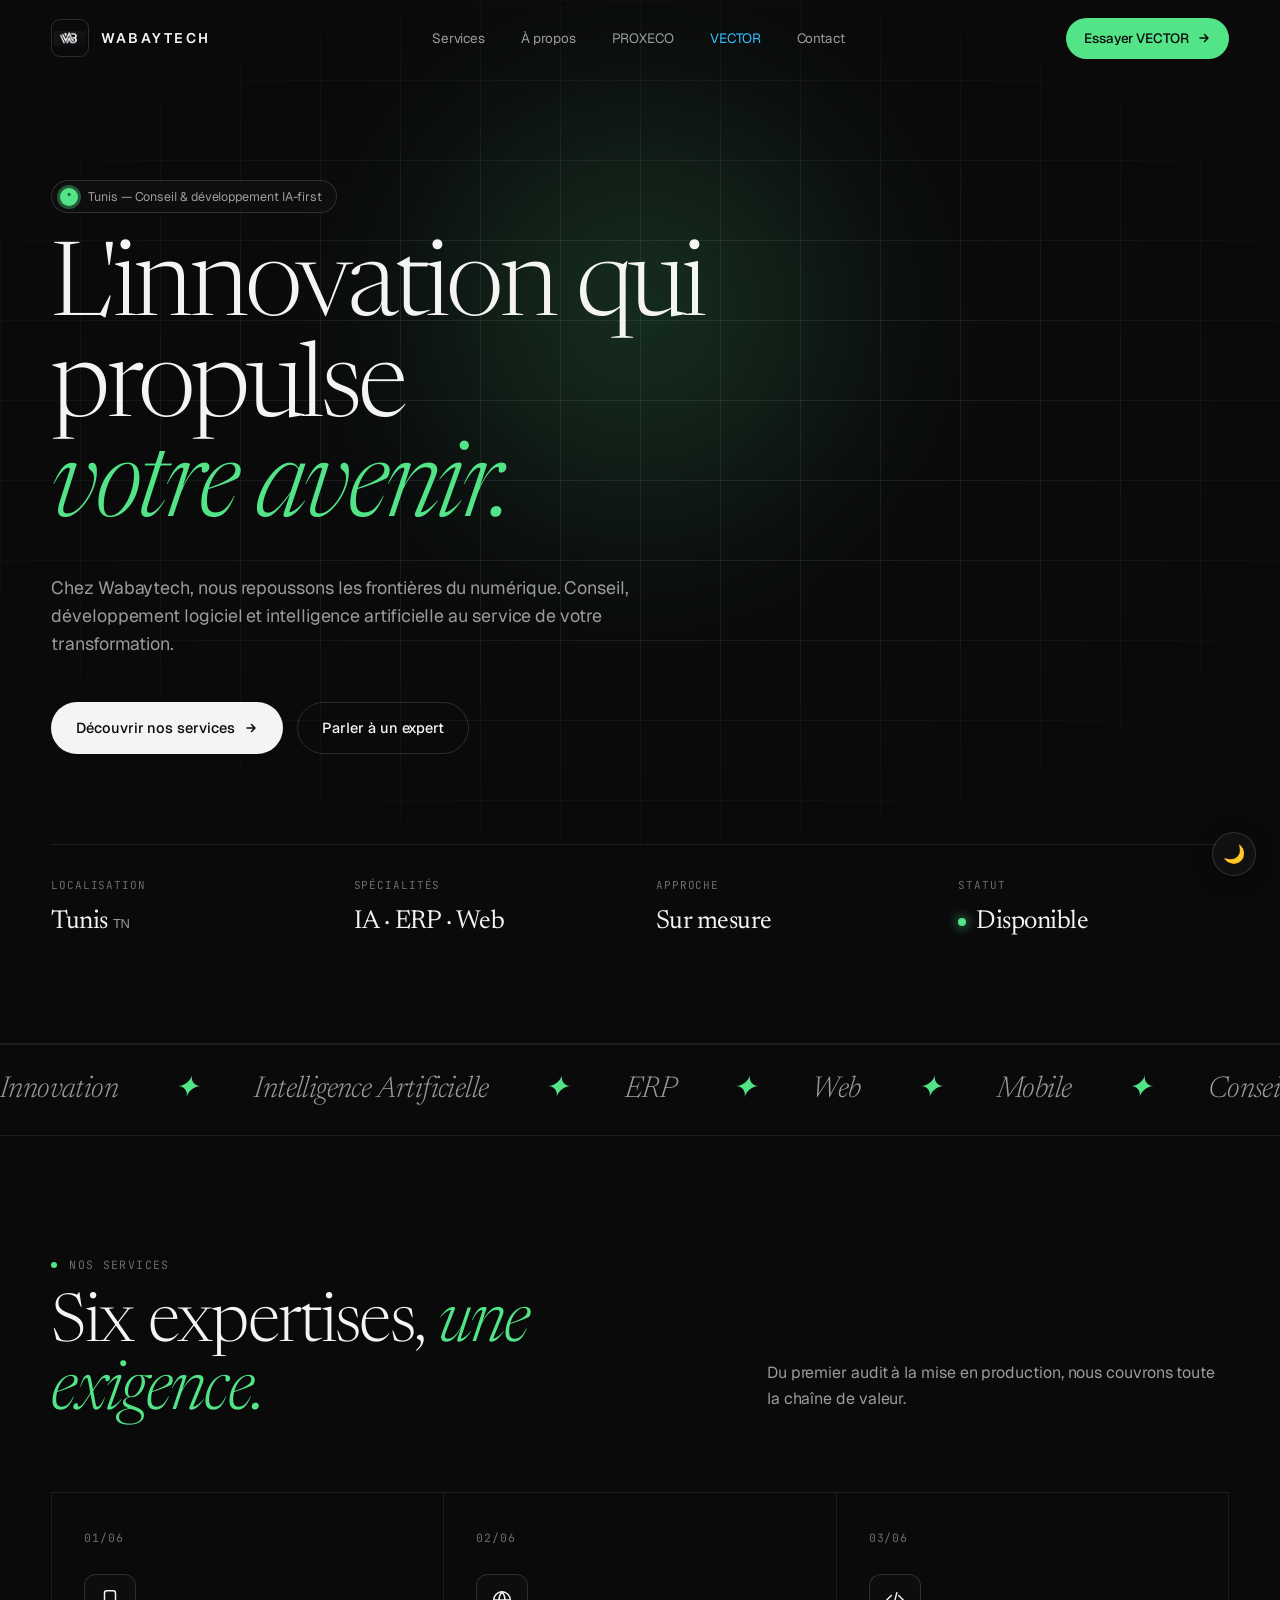
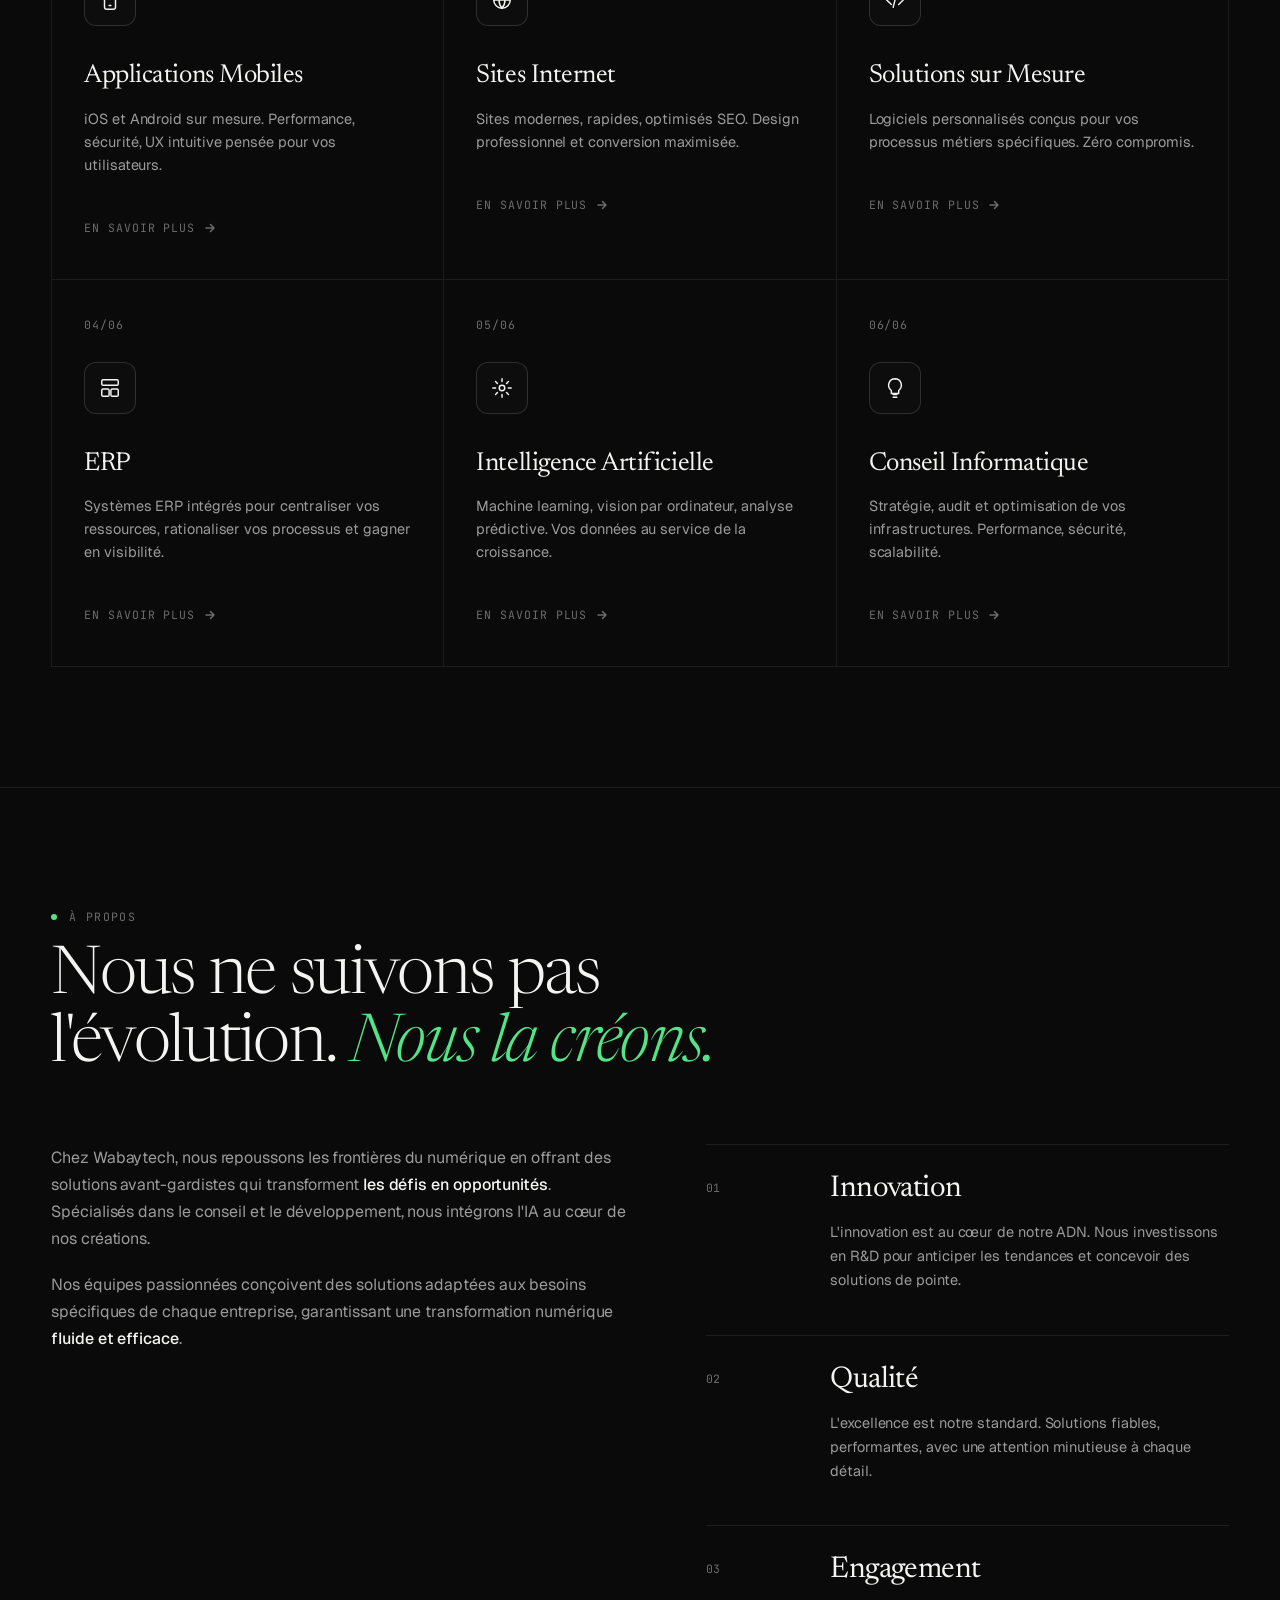
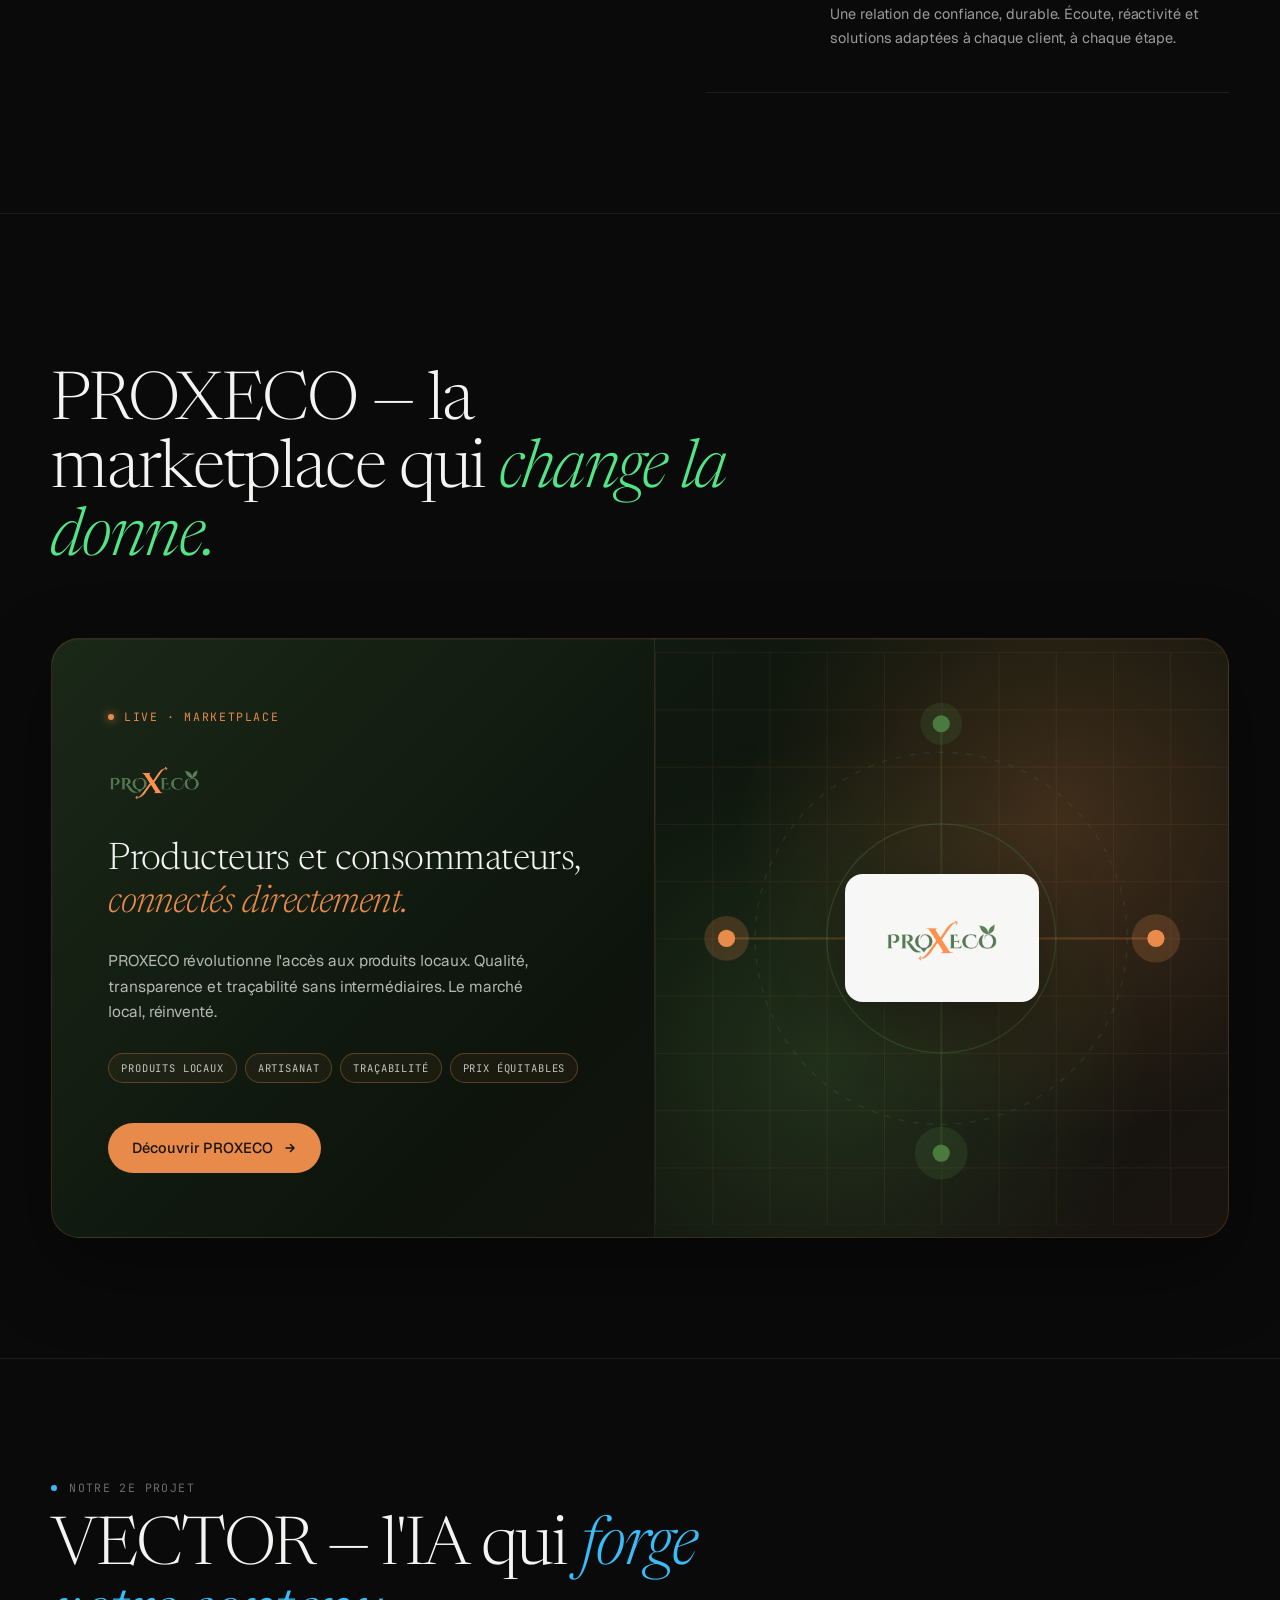
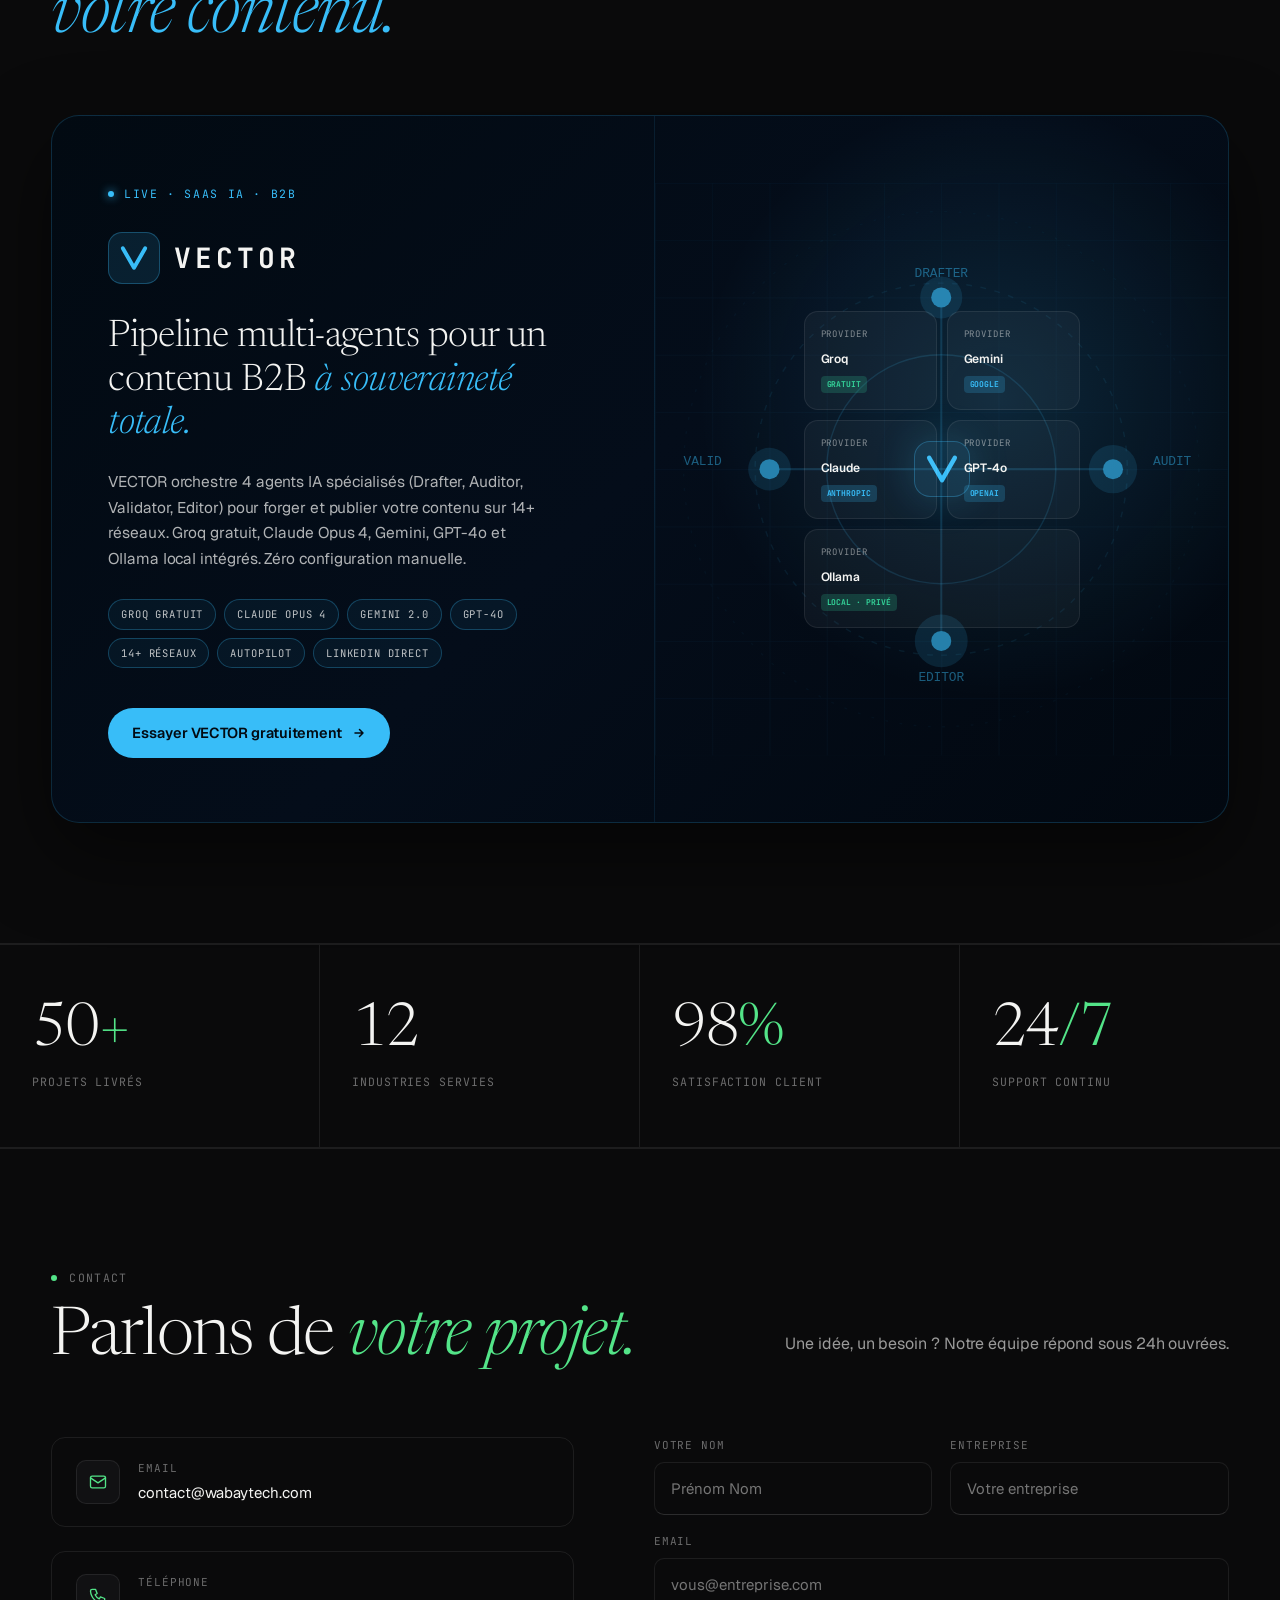
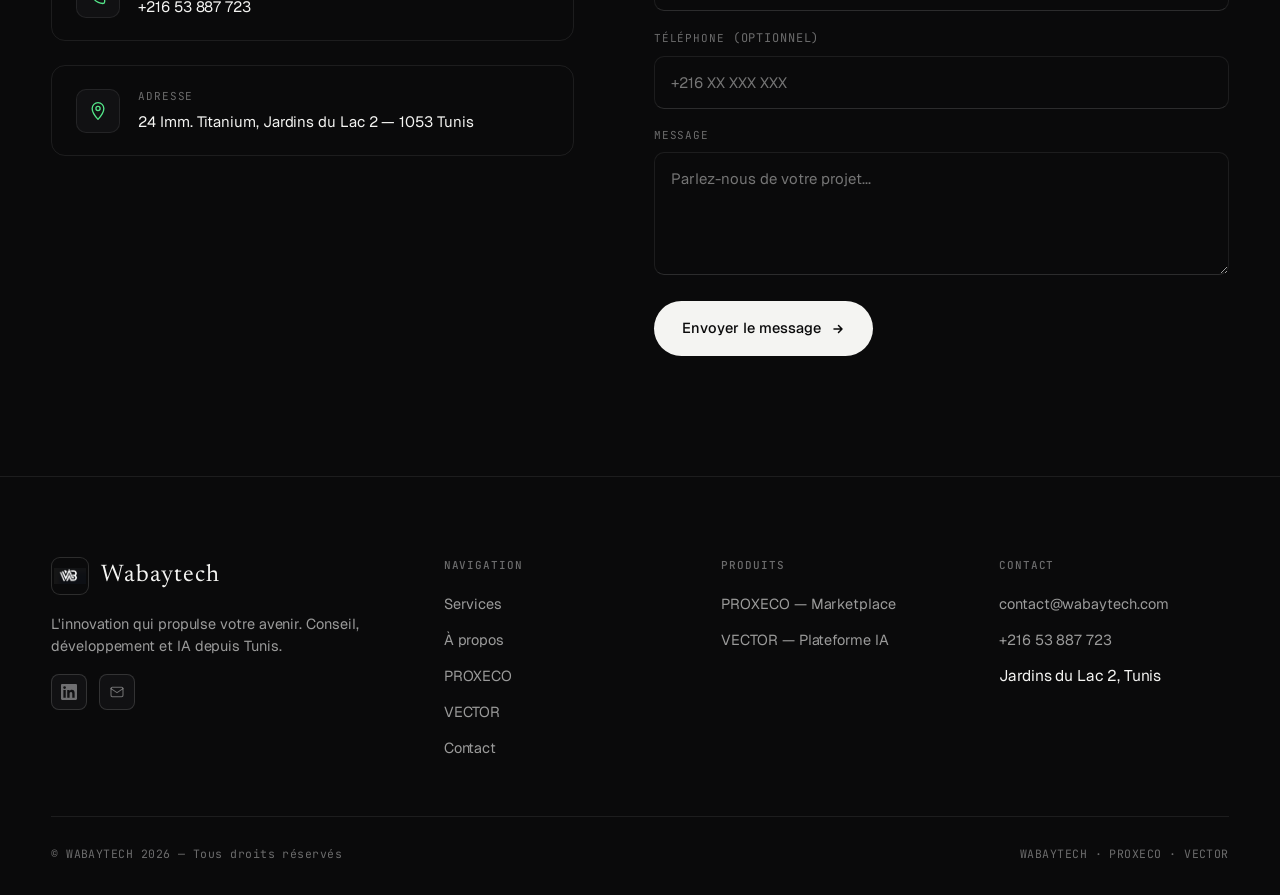
==== commit 98f4a3dd: "fix: full audit — accents, copyright, OG tags, favicon, mobile menu, PROXECO CTA, Ollama provider - " ====
--- a/index.html
+++ b/index.html
@@ -1,206 +1,636 @@
 <!doctype html>
 <html lang="fr" data-theme="dark">
 <head>
-<meta charset="utf-8"/><meta name="viewport" content="width=device-width,initial-scale=1"/>
-<title>Wabaytech - Innovation IA-first depuis Tunis</title>
-<meta name="description" content="Wabaytech - Conseil, developpement et intelligence artificielle depuis Tunis."/>
+<meta charset="utf-8"/>
+<meta name="viewport" content="width=device-width,initial-scale=1"/>
+<title>Wabaytech — Innovation IA-first depuis Tunis</title>
+<meta name="description" content="Wabaytech — Conseil, développement logiciel et intelligence artificielle depuis Tunis. Experts IA, ERP, mobile et web sur mesure."/>
+<meta name="robots" content="index, follow"/>
+<link rel="canonical" href="https://wabaytech.com"/>
+
+<!-- Open Graph -->
+<meta property="og:type"        content="website"/>
+<meta property="og:url"         content="https://wabaytech.com"/>
+<meta property="og:title"       content="Wabaytech — Innovation IA-first depuis Tunis"/>
+<meta property="og:description" content="Conseil, développement logiciel et intelligence artificielle. Experts IA, ERP, mobile et web sur mesure depuis Tunis."/>
+<meta property="og:image"       content="https://wabaytech.com/assets/wab-logo.png"/>
+<meta name="twitter:card"       content="summary_large_image"/>
+<meta name="twitter:title"      content="Wabaytech — Innovation IA-first"/>
+<meta name="twitter:description"content="Conseil, développement logiciel et IA depuis Tunis."/>
+
+<!-- Favicon inline SVG -->
+<link rel="icon" type="image/svg+xml" href="data:image/svg+xml,<svg xmlns='http://www.w3.org/2000/svg' viewBox='0 0 32 32'><rect width='32' height='32' rx='8' fill='%230a0a0b'/><path d='M6 8L16 24L26 8' stroke='%23a8d986' stroke-width='3.5' stroke-linecap='round' stroke-linejoin='round' fill='none'/></svg>"/>
+
 <link rel="preconnect" href="https://fonts.googleapis.com"/>
 <link rel="preconnect" href="https://fonts.gstatic.com" crossorigin/>
-<link href="https://fonts.googleapis.com/css2?family=Geist:wght@300;400;500;600;700&amp;family=Newsreader:ital,opsz,wght@0,6..72,300;0,6..72,400;1,6..72,300;1,6..72,400&amp;family=JetBrains+Mono:wght@400;500&amp;display=swap" rel="stylesheet"/>
+<link href="https://fonts.googleapis.com/css2?family=Geist:wght@300;400;500;600;700&family=Newsreader:ital,opsz,wght@0,6..72,300;0,6..72,400;1,6..72,300;1,6..72,400&family=JetBrains+Mono:wght@400;500&display=swap" rel="stylesheet"/>
 <link rel="stylesheet" href="styles.css"/>
+
 <style>
-:root{--vt-cyan:#38bdf8;}
-.vector-section{position:relative;border-radius:28px;overflow:hidden;background:linear-gradient(135deg,#020a12 0%,#040d1a 50%,#020810 100%);border:1px solid rgba(56,189,248,.18);box-shadow:0 30px 80px rgba(0,0,0,.5);}
-[data-theme=light] .vector-section{background:linear-gradient(135deg,#e8f4fd 0%,#f0f8ff 100%);border-color:rgba(56,189,248,.3);}
-.vector-grid{display:grid;grid-template-columns:1.05fr 1fr;min-height:560px;}
-.vector-copy{padding:64px 56px;display:flex;flex-direction:column;justify-content:space-between;position:relative;z-index:2;}
-.vector-tag{font-family:JetBrains Mono,monospace;font-size:11.5px;letter-spacing:.14em;text-transform:uppercase;color:var(--vt-cyan);display:inline-flex;align-items:center;gap:10px;}
-.vector-tag::before{content:"";width:6px;height:6px;border-radius:999px;background:var(--vt-cyan);box-shadow:0 0 10px var(--vt-cyan);}
-.vector-logo-mark{margin:28px 0 32px;display:flex;align-items:center;gap:14px;}
-.vector-logo-icon{width:52px;height:52px;border-radius:14px;background:rgba(56,189,248,.12);border:1px solid rgba(56,189,248,.3);display:flex;align-items:center;justify-content:center;}
-.vector-logo-name{font-family:JetBrains Mono,monospace;font-size:28px;font-weight:700;letter-spacing:.14em;color:#f4f4f2;}
-[data-theme=light] .vector-logo-name{color:#0a0a0b;}
-.vector-headline{font-family:Newsreader,serif;font-size:clamp(28px,3vw,38px);line-height:1.15;font-weight:300;letter-spacing:-.015em;margin:0 0 22px;color:#f4f4f2;max-width:22ch;}
-[data-theme=light] .vector-headline{color:#0a0a0b;}
-.vector-headline em{color:var(--vt-cyan);font-style:italic;}
-.vector-desc{color:rgba(244,244,242,.72);font-size:15.5px;line-height:1.65;max-width:44ch;}
-[data-theme=light] .vector-desc{color:rgba(10,10,11,.65);}
-.vector-tags{display:flex;gap:8px;flex-wrap:wrap;margin-top:28px;}
-.vector-tags span{font-family:JetBrains Mono,monospace;font-size:10.5px;letter-spacing:.08em;text-transform:uppercase;padding:6px 12px;border-radius:999px;border:1px solid rgba(56,189,248,.28);color:rgba(244,244,242,.78);background:rgba(56,189,248,.06);}
-.vector-cta{margin-top:40px;align-self:flex-start;background:var(--vt-cyan)!important;color:#020a12!important;border:none;font-weight:600;}
-.vector-cta:hover{background:#7dd3fc!important;}
-.vector-visual{position:relative;background:radial-gradient(circle at 60% 40%,rgba(56,189,248,.15) 0%,transparent 55%);display:flex;align-items:center;justify-content:center;overflow:hidden;border-left:1px solid rgba(56,189,248,.1);}
-.vector-providers{position:relative;z-index:2;display:grid;grid-template-columns:1fr 1fr;gap:10px;padding:32px;width:100%;max-width:320px;}
-.vp-card{padding:16px;border-radius:14px;background:rgba(255,255,255,.04);border:1px solid rgba(255,255,255,.08);display:flex;flex-direction:column;gap:8px;transition:border-color .3s,transform .3s;}
-[data-theme=light] .vp-card{background:rgba(255,255,255,.7);border-color:rgba(56,189,248,.15);}
-.vp-card:hover{border-color:var(--vt-cyan);transform:translateY(-2px);}
-.vp-label{font-family:JetBrains Mono,monospace;font-size:9px;letter-spacing:.1em;text-transform:uppercase;color:rgba(244,244,242,.5);}
-.vp-name{font-size:12px;font-weight:600;color:#f4f4f2;}
-[data-theme=light] .vp-name{color:#0a0a0b;}
-.vp-badge{font-family:JetBrains Mono,monospace;font-size:8px;font-weight:700;text-transform:uppercase;padding:2px 6px;border-radius:4px;align-self:flex-start;}
-.vp-badge-free{background:rgba(52,211,153,.2);color:#34d399;}
-.vp-badge-pro{background:rgba(56,189,248,.2);color:var(--vt-cyan);}
-.vt-center{position:absolute;top:50%;left:50%;transform:translate(-50%,-50%);z-index:1;width:56px;height:56px;border-radius:16px;background:rgba(56,189,248,.12);border:1px solid rgba(56,189,248,.3);display:flex;align-items:center;justify-content:center;box-shadow:0 0 40px rgba(56,189,248,.2);}
-@media(max-width:900px){.vector-grid{grid-template-columns:1fr;}.vector-visual{min-height:360px;border-left:none;border-top:1px solid rgba(56,189,248,.1);}.vector-copy{padding:40px 32px;}}
-.nav-v{color:var(--vt-cyan)!important;}
-.theme-btn{position:fixed;bottom:24px;right:24px;z-index:100;width:44px;height:44px;border-radius:999px;background:var(--bg-elev);border:1px solid var(--line-strong);display:flex;align-items:center;justify-content:center;font-size:18px;cursor:pointer;box-shadow:0 4px 24px rgba(0,0,0,.3);}
+:root { --vt-cyan: #38bdf8; }
+
+/* ── VECTOR section ─────────────────────────── */
+.vector-section {
+  position: relative; border-radius: 28px; overflow: hidden;
+  background: linear-gradient(135deg,#020a12 0%,#040d1a 50%,#020810 100%);
+  border: 1px solid rgba(56,189,248,.18);
+  box-shadow: 0 30px 80px rgba(0,0,0,.5);
+}
+[data-theme=light] .vector-section {
+  background: linear-gradient(135deg,#e8f4fd 0%,#f0f8ff 100%);
+  border-color: rgba(56,189,248,.3);
+}
+.vector-grid { display: grid; grid-template-columns: 1.05fr 1fr; min-height: 560px; }
+.vector-copy {
+  padding: 64px 56px; display: flex; flex-direction: column;
+  justify-content: space-between; position: relative; z-index: 2;
+}
+.vector-tag {
+  font-family: JetBrains Mono, monospace; font-size: 11.5px;
+  letter-spacing: .14em; text-transform: uppercase; color: var(--vt-cyan);
+  display: inline-flex; align-items: center; gap: 10px;
+}
+.vector-tag::before { content:""; width:6px; height:6px; border-radius:999px; background:var(--vt-cyan); box-shadow:0 0 10px var(--vt-cyan); }
+.vector-logo-mark { margin: 28px 0 32px; display: flex; align-items: center; gap: 14px; }
+.vector-logo-icon {
+  width: 52px; height: 52px; border-radius: 14px;
+  background: rgba(56,189,248,.12); border: 1px solid rgba(56,189,248,.3);
+  display: flex; align-items: center; justify-content: center;
+}
+.vector-logo-name {
+  font-family: JetBrains Mono, monospace; font-size: 28px; font-weight: 700;
+  letter-spacing: .14em; color: #f4f4f2;
+}
+[data-theme=light] .vector-logo-name { color: #0a0a0b; }
+.vector-headline {
+  font-family: Newsreader, serif; font-size: clamp(28px,3vw,38px); line-height: 1.15;
+  font-weight: 300; letter-spacing: -.015em; margin: 0 0 22px; color: #f4f4f2; max-width: 22ch;
+}
+[data-theme=light] .vector-headline { color: #0a0a0b; }
+.vector-headline em { color: var(--vt-cyan); font-style: italic; }
+.vector-desc { color: rgba(244,244,242,.72); font-size: 15.5px; line-height: 1.65; max-width: 44ch; }
+[data-theme=light] .vector-desc { color: rgba(10,10,11,.65); }
+.vector-tags { display: flex; gap: 8px; flex-wrap: wrap; margin-top: 28px; }
+.vector-tags span {
+  font-family: JetBrains Mono, monospace; font-size: 10.5px; letter-spacing: .08em;
+  text-transform: uppercase; padding: 6px 12px; border-radius: 999px;
+  border: 1px solid rgba(56,189,248,.28); color: rgba(244,244,242,.78); background: rgba(56,189,248,.06);
+}
+.vector-cta { margin-top: 40px; align-self: flex-start; background: var(--vt-cyan)!important; color: #020a12!important; border: none; font-weight: 600; }
+.vector-cta:hover { background: #7dd3fc!important; }
+.vector-visual {
+  position: relative;
+  background: radial-gradient(circle at 60% 40%,rgba(56,189,248,.15) 0%,transparent 55%);
+  display: flex; align-items: center; justify-content: center; overflow: hidden;
+  border-left: 1px solid rgba(56,189,248,.1);
+}
+.vector-providers {
+  position: relative; z-index: 2; display: grid; grid-template-columns: 1fr 1fr;
+  gap: 10px; padding: 32px; width: 100%; max-width: 340px;
+}
+.vp-card {
+  padding: 16px; border-radius: 14px; background: rgba(255,255,255,.04);
+  border: 1px solid rgba(255,255,255,.08); display: flex; flex-direction: column;
+  gap: 8px; transition: border-color .3s, transform .3s;
+}
+[data-theme=light] .vp-card { background: rgba(255,255,255,.7); border-color: rgba(56,189,248,.15); }
+.vp-card:hover { border-color: var(--vt-cyan); transform: translateY(-2px); }
+.vp-label { font-family: JetBrains Mono, monospace; font-size: 9px; letter-spacing: .1em; text-transform: uppercase; color: rgba(244,244,242,.5); }
+.vp-name { font-size: 12px; font-weight: 600; color: #f4f4f2; }
+[data-theme=light] .vp-name { color: #0a0a0b; }
+.vp-badge { font-family: JetBrains Mono, monospace; font-size: 8px; font-weight: 700; text-transform: uppercase; padding: 2px 6px; border-radius: 4px; align-self: flex-start; }
+.vp-badge-free { background: rgba(52,211,153,.2); color: #34d399; }
+.vp-badge-pro  { background: rgba(56,189,248,.2);  color: var(--vt-cyan); }
+.vt-center {
+  position: absolute; top: 50%; left: 50%; transform: translate(-50%,-50%);
+  z-index: 1; width: 56px; height: 56px; border-radius: 16px;
+  background: rgba(56,189,248,.12); border: 1px solid rgba(56,189,248,.3);
+  display: flex; align-items: center; justify-content: center;
+  box-shadow: 0 0 40px rgba(56,189,248,.2);
+}
+@media(max-width:900px) {
+  .vector-grid { grid-template-columns: 1fr; }
+  .vector-visual { min-height: 360px; border-left: none; border-top: 1px solid rgba(56,189,248,.1); }
+  .vector-copy { padding: 40px 32px; }
+}
+
+/* ── Nav VECTOR link ─────────────────────────── */
+.nav-v { color: var(--vt-cyan)!important; }
+
+/* ── Theme toggle ────────────────────────────── */
+.theme-btn {
+  position: fixed; bottom: 24px; right: 24px; z-index: 100;
+  width: 44px; height: 44px; border-radius: 999px;
+  background: var(--bg-elev); border: 1px solid var(--line-strong);
+  display: flex; align-items: center; justify-content: center;
+  font-size: 18px; cursor: pointer; box-shadow: 0 4px 24px rgba(0,0,0,.3);
+  transition: transform .2s;
+}
+.theme-btn:hover { transform: scale(1.1); }
+
+/* ── Mobile hamburger ────────────────────────── */
+.nav-hamburger {
+  display: none; flex-direction: column; gap: 5px; cursor: pointer;
+  padding: 6px; border: none; background: transparent;
+}
+.nav-hamburger span {
+  display: block; width: 22px; height: 1.5px; background: var(--fg);
+  transition: all .3s;
+}
+@media (max-width: 820px) {
+  .nav-hamburger { display: flex; }
+  .nav-links {
+    display: none; position: fixed; top: 65px; inset-x: 0;
+    background: color-mix(in oklab, var(--bg) 96%, transparent);
+    backdrop-filter: blur(20px);
+    border-bottom: 1px solid var(--line);
+    flex-direction: column; padding: 24px var(--pad); gap: 20px;
+    z-index: 49;
+  }
+  .nav-links.open { display: flex; }
+  .nav-links a { font-size: 15px; }
+}
+
+/* ── Reveal animation ────────────────────────── */
+.reveal { opacity: 0; transform: translateY(24px); transition: opacity .65s ease, transform .65s ease; }
+.reveal.in  { opacity: 1; transform: none; }
+
+/* ── Footer social ───────────────────────────── */
+.footer-social { display: flex; gap: 12px; margin-top: 16px; }
+.footer-social a {
+  width: 36px; height: 36px; border-radius: 8px;
+  border: 1px solid var(--line-strong); background: var(--bg-elev);
+  display: flex; align-items: center; justify-content: center;
+  color: var(--fg-soft); transition: color .2s, border-color .2s, transform .2s;
+}
+.footer-social a:hover { color: var(--fg); border-color: var(--fg-soft); transform: translateY(-2px); }
 </style>
 </head>
 <body>
+
+<!-- ── Navigation ──────────────────────────────────────────────── -->
 <nav class="nav" id="nav">
   <a href="#top" class="nav-logo" onclick="go(event,'top')">
-    <span class="wb-logo-wrap"><img src="assets/wab-logo.png" alt="W" class="wb-logo-img"/></span>
+    <span class="wb-logo-wrap"><img src="assets/wab-logo.png" alt="Wabaytech" class="wb-logo-img" loading="eager"/></span>
     <span class="nav-logo-text">Wabaytech</span>
   </a>
-  <div class="nav-links">
-    <a href="#services" onclick="go(event,'services')">Services</a>
-    <a href="#apropos" onclick="go(event,'apropos')">A propos</a>
-    <a href="#proxeco" onclick="go(event,'proxeco')">PROXECO</a>
-    <a href="#vector" onclick="go(event,'vector')" class="nav-v">VECTOR</a>
-    <a href="#contact" onclick="go(event,'contact')">Contact</a>
-  </div>
-  <a href="https://vector-wabaytech.vercel.app" target="_blank" rel="noopener noreferrer" class="nav-cta">Essayer VECTOR <svg width="14" height="14" viewBox="0 0 14 14" fill="none" stroke="currentColor" stroke-width="1.5" stroke-linecap="round" stroke-linejoin="round"><path d="M3 7h8M7.5 3.5L11 7l-3.5 3.5"/></svg></a>
+
+  <button class="nav-hamburger" id="ham" aria-label="Menu" onclick="toggleMenu()">
+    <span></span><span></span><span></span>
+  </button>
+
+  <div class="nav-links" id="nav-links">
+    <a href="#services" onclick="go(event,'services');closeMenu()">Services</a>
+    <a href="#apropos"  onclick="go(event,'apropos');closeMenu()">À propos</a>
+    <a href="#proxeco"  onclick="go(event,'proxeco');closeMenu()">PROXECO</a>
+    <a href="#vector"   onclick="go(event,'vector');closeMenu()"  class="nav-v">VECTOR</a>
+    <a href="#contact"  onclick="go(event,'contact');closeMenu()">Contact</a>
+  </div>
+
+  <a href="https://vector-wabaytech.vercel.app" target="_blank" rel="noopener noreferrer" class="nav-cta">
+    Essayer VECTOR
+    <svg width="14" height="14" viewBox="0 0 14 14" fill="none" stroke="currentColor" stroke-width="1.5" stroke-linecap="round" stroke-linejoin="round"><path d="M3 7h8M7.5 3.5L11 7l-3.5 3.5"/></svg>
+  </a>
 </nav>
 
+<!-- ── Hero ────────────────────────────────────────────────────── -->
 <section id="top" class="hero">
-  <div class="hero-grid" aria-hidden="true"></div>
-  <div class="hero-glow" aria-hidden="true"></div>
+  <div class="hero-grid"  aria-hidden="true"></div>
+  <div class="hero-glow"  aria-hidden="true"></div>
   <div class="hero-inner">
-    <div class="hero-pill reveal"><span class="hero-pill-dot">*</span><span>Tunis - Conseil &amp; developpement IA-first</span></div>
-    <h1 class="hero-h1 reveal">L innovation qui propulse<br/><em>votre avenir.</em></h1>
-    <p class="hero-sub reveal">Chez Wabaytech, nous repoussons les frontieres du numerique. Conseil, developpement logiciel et intelligence artificielle au service de votre transformation.</p>
+    <div class="hero-pill reveal">
+      <span class="hero-pill-dot">*</span>
+      <span>Tunis — Conseil &amp; développement IA-first</span>
+    </div>
+
+    <h1 class="hero-h1 reveal">L'innovation qui propulse<br/><em>votre avenir.</em></h1>
+
+    <p class="hero-sub reveal">Chez Wabaytech, nous repoussons les frontières du numérique. Conseil, développement logiciel et intelligence artificielle au service de votre transformation.</p>
+
     <div class="hero-actions reveal">
-      <a href="#services" class="btn btn-primary" onclick="go(event,'services')">Decouvrir nos services <svg class="btn-arrow" width="14" height="14" viewBox="0 0 14 14" fill="none" stroke="currentColor" stroke-width="1.5" stroke-linecap="round" stroke-linejoin="round"><path d="M3 7h8M7.5 3.5L11 7l-3.5 3.5"/></svg></a>
-      <a href="#contact" class="btn btn-ghost" onclick="go(event,'contact')">Parler a un expert</a>
-    </div>
+      <a href="#services" class="btn btn-primary" onclick="go(event,'services')">
+        Découvrir nos services
+        <svg class="btn-arrow" width="14" height="14" viewBox="0 0 14 14" fill="none" stroke="currentColor" stroke-width="1.5" stroke-linecap="round" stroke-linejoin="round"><path d="M3 7h8M7.5 3.5L11 7l-3.5 3.5"/></svg>
+      </a>
+      <a href="#contact" class="btn btn-ghost" onclick="go(event,'contact')">Parler à un expert</a>
+    </div>
+
     <div class="hero-footer">
       <div class="hero-footer-item reveal"><div class="label">Localisation</div><div class="value">Tunis <span class="small">TN</span></div></div>
-      <div class="hero-footer-item reveal"><div class="label">Specialites</div><div class="value">IA - ERP - Web</div></div>
+      <div class="hero-footer-item reveal"><div class="label">Spécialités</div><div class="value">IA · ERP · Web</div></div>
       <div class="hero-footer-item reveal"><div class="label">Approche</div><div class="value">Sur mesure</div></div>
-      <div class="hero-footer-item reveal"><div class="label">Status</div><div class="value" style="display:flex;align-items:center;gap:10px;"><span style="width:8px;height:8px;border-radius:99px;background:var(--accent);box-shadow:0 0 12px var(--accent);"></span>Ouvert</div></div>
+      <div class="hero-footer-item reveal">
+        <div class="label">Statut</div>
+        <div class="value" style="display:flex;align-items:center;gap:10px;">
+          <span style="width:8px;height:8px;border-radius:99px;background:var(--accent);box-shadow:0 0 12px var(--accent);flex-shrink:0;"></span>
+          Disponible
+        </div>
+      </div>
     </div>
   </div>
 </section>
 
+<!-- ── Marquee ──────────────────────────────────────────────────── -->
 <div class="marquee" aria-hidden="true"><div class="marquee-track">
-<span class="marquee-item">Innovation</span><span class="marquee-item">Intelligence Artificielle</span><span class="marquee-item">ERP</span><span class="marquee-item">Web</span><span class="marquee-item">Mobile</span><span class="marquee-item">Conseil</span><span class="marquee-item">Sur mesure</span><span class="marquee-item">Performance</span><span class="marquee-item">Innovation</span><span class="marquee-item">Intelligence Artificielle</span><span class="marquee-item">ERP</span><span class="marquee-item">Web</span><span class="marquee-item">Mobile</span><span class="marquee-item">Conseil</span><span class="marquee-item">Sur mesure</span><span class="marquee-item">Performance</span>
+  <span class="marquee-item">Innovation</span>
+  <span class="marquee-item">Intelligence Artificielle</span>
+  <span class="marquee-item">ERP</span>
+  <span class="marquee-item">Web</span>
+  <span class="marquee-item">Mobile</span>
+  <span class="marquee-item">Conseil</span>
+  <span class="marquee-item">Sur mesure</span>
+  <span class="marquee-item">Performance</span>
+  <span class="marquee-item">Innovation</span>
+  <span class="marquee-item">Intelligence Artificielle</span>
+  <span class="marquee-item">ERP</span>
+  <span class="marquee-item">Web</span>
+  <span class="marquee-item">Mobile</span>
+  <span class="marquee-item">Conseil</span>
+  <span class="marquee-item">Sur mesure</span>
+  <span class="marquee-item">Performance</span>
 </div></div>
 
+<!-- ── Services ────────────────────────────────────────────────── -->
 <section id="services" class="section"><div class="container">
-  <div class="section-head"><div><div class="eyebrow reveal">Nos services</div><h2 class="section-title reveal">Six expertises, <em>une exigence.</em></h2></div><p class="section-lede reveal">Du premier audit a la mise en production, nous couvrons toute la chaine de valeur.</p></div>
+  <div class="section-head">
+    <div>
+      <div class="eyebrow reveal">Nos services</div>
+      <h2 class="section-title reveal">Six expertises, <em>une exigence.</em></h2>
+    </div>
+    <p class="section-lede reveal">Du premier audit à la mise en production, nous couvrons toute la chaîne de valeur.</p>
+  </div>
   <div class="services-grid">
-    <div class="service-card reveal" onmousemove="spot(this,event)"><div class="service-num">01/06</div><div class="service-icon"><svg width="22" height="22" viewBox="0 0 24 24" fill="none" stroke="currentColor" stroke-width="1.6" stroke-linecap="round" stroke-linejoin="round"><rect x="6" y="2" width="12" height="20" rx="2.5"/><path d="M11 18h2"/></svg></div><h3 class="service-title">Applications Mobiles</h3><p class="service-body">iOS et Android sur mesure. Performance, securite, UX intuitive.</p><div class="service-arrow">En savoir plus <svg width="14" height="14" viewBox="0 0 14 14" fill="none" stroke="currentColor" stroke-width="1.5" stroke-linecap="round" stroke-linejoin="round"><path d="M3 7h8M7.5 3.5L11 7l-3.5 3.5"/></svg></div></div>
-    <div class="service-card reveal" onmousemove="spot(this,event)"><div class="service-num">02/06</div><div class="service-icon"><svg width="22" height="22" viewBox="0 0 24 24" fill="none" stroke="currentColor" stroke-width="1.6" stroke-linecap="round" stroke-linejoin="round"><circle cx="12" cy="12" r="9"/><path d="M3 12h18M12 3a14 14 0 0 1 0 18M12 3a14 14 0 0 0 0 18"/></svg></div><h3 class="service-title">Sites Internet</h3><p class="service-body">Sites modernes, performants, optimises SEO. Design professionnel.</p><div class="service-arrow">En savoir plus <svg width="14" height="14" viewBox="0 0 14 14" fill="none" stroke="currentColor" stroke-width="1.5" stroke-linecap="round" stroke-linejoin="round"><path d="M3 7h8M7.5 3.5L11 7l-3.5 3.5"/></svg></div></div>
-    <div class="service-card reveal" onmousemove="spot(this,event)"><div class="service-num">03/06</div><div class="service-icon"><svg width="22" height="22" viewBox="0 0 24 24" fill="none" stroke="currentColor" stroke-width="1.6" stroke-linecap="round" stroke-linejoin="round"><path d="M8 7l-5 5 5 5M16 7l5 5-5 5M14 4l-4 16"/></svg></div><h3 class="service-title">Solutions sur Mesure</h3><p class="service-body">Logiciels personnalises concus pour vos processus metiers specifiques.</p><div class="service-arrow">En savoir plus <svg width="14" height="14" viewBox="0 0 14 14" fill="none" stroke="currentColor" stroke-width="1.5" stroke-linecap="round" stroke-linejoin="round"><path d="M3 7h8M7.5 3.5L11 7l-3.5 3.5"/></svg></div></div>
-    <div class="service-card reveal" onmousemove="spot(this,event)"><div class="service-num">04/06</div><div class="service-icon"><svg width="22" height="22" viewBox="0 0 24 24" fill="none" stroke="currentColor" stroke-width="1.6" stroke-linecap="round" stroke-linejoin="round"><rect x="3" y="3" width="18" height="6" rx="1.5"/><rect x="3" y="13" width="8" height="8" rx="1.5"/><rect x="13" y="13" width="8" height="8" rx="1.5"/></svg></div><h3 class="service-title">ERP</h3><p class="service-body">Systemes ERP integres pour centraliser vos ressources et processus.</p><div class="service-arrow">En savoir plus <svg width="14" height="14" viewBox="0 0 14 14" fill="none" stroke="currentColor" stroke-width="1.5" stroke-linecap="round" stroke-linejoin="round"><path d="M3 7h8M7.5 3.5L11 7l-3.5 3.5"/></svg></div></div>
-    <div class="service-card reveal" onmousemove="spot(this,event)"><div class="service-num">05/06</div><div class="service-icon"><svg width="22" height="22" viewBox="0 0 24 24" fill="none" stroke="currentColor" stroke-width="1.6" stroke-linecap="round" stroke-linejoin="round"><circle cx="12" cy="12" r="3"/><path d="M12 2v3M12 19v3M2 12h3M19 12h3M5 5l2 2M17 17l2 2M5 19l2-2M17 7l2-2"/></svg></div><h3 class="service-title">Intelligence Artificielle</h3><p class="service-body">ML, vision par ordinateur, analyse predictive. Vos donnees au service de la croissance.</p><div class="service-arrow">En savoir plus <svg width="14" height="14" viewBox="0 0 14 14" fill="none" stroke="currentColor" stroke-width="1.5" stroke-linecap="round" stroke-linejoin="round"><path d="M3 7h8M7.5 3.5L11 7l-3.5 3.5"/></svg></div></div>
-    <div class="service-card reveal" onmousemove="spot(this,event)"><div class="service-num">06/06</div><div class="service-icon"><svg width="22" height="22" viewBox="0 0 24 24" fill="none" stroke="currentColor" stroke-width="1.6" stroke-linecap="round" stroke-linejoin="round"><path d="M12 2a7 7 0 0 0-4 12.7V18h8v-3.3A7 7 0 0 0 12 2zM10 22h4M10 19h4"/></svg></div><h3 class="service-title">Conseil Informatique</h3><p class="service-body">Strategie, audit et optimisation de vos infrastructures. Performance et securite.</p><div class="service-arrow">En savoir plus <svg width="14" height="14" viewBox="0 0 14 14" fill="none" stroke="currentColor" stroke-width="1.5" stroke-linecap="round" stroke-linejoin="round"><path d="M3 7h8M7.5 3.5L11 7l-3.5 3.5"/></svg></div></div>
+    <div class="service-card reveal" onmousemove="spot(this,event)">
+      <div class="service-num">01/06</div>
+      <div class="service-icon"><svg width="22" height="22" viewBox="0 0 24 24" fill="none" stroke="currentColor" stroke-width="1.6" stroke-linecap="round" stroke-linejoin="round"><rect x="6" y="2" width="12" height="20" rx="2.5"/><path d="M11 18h2"/></svg></div>
+      <h3 class="service-title">Applications Mobiles</h3>
+      <p class="service-body">iOS et Android sur mesure. Performance, sécurité, UX intuitive pensée pour vos utilisateurs.</p>
+      <div class="service-arrow">En savoir plus <svg width="14" height="14" viewBox="0 0 14 14" fill="none" stroke="currentColor" stroke-width="1.5" stroke-linecap="round" stroke-linejoin="round"><path d="M3 7h8M7.5 3.5L11 7l-3.5 3.5"/></svg></div>
+    </div>
+    <div class="service-card reveal" onmousemove="spot(this,event)">
+      <div class="service-num">02/06</div>
+      <div class="service-icon"><svg width="22" height="22" viewBox="0 0 24 24" fill="none" stroke="currentColor" stroke-width="1.6" stroke-linecap="round" stroke-linejoin="round"><circle cx="12" cy="12" r="9"/><path d="M3 12h18M12 3a14 14 0 0 1 0 18M12 3a14 14 0 0 0 0 18"/></svg></div>
+      <h3 class="service-title">Sites Internet</h3>
+      <p class="service-body">Sites modernes, rapides, optimisés SEO. Design professionnel et conversion maximisée.</p>
+      <div class="service-arrow">En savoir plus <svg width="14" height="14" viewBox="0 0 14 14" fill="none" stroke="currentColor" stroke-width="1.5" stroke-linecap="round" stroke-linejoin="round"><path d="M3 7h8M7.5 3.5L11 7l-3.5 3.5"/></svg></div>
+    </div>
+    <div class="service-card reveal" onmousemove="spot(this,event)">
+      <div class="service-num">03/06</div>
+      <div class="service-icon"><svg width="22" height="22" viewBox="0 0 24 24" fill="none" stroke="currentColor" stroke-width="1.6" stroke-linecap="round" stroke-linejoin="round"><path d="M8 7l-5 5 5 5M16 7l5 5-5 5M14 4l-4 16"/></svg></div>
+      <h3 class="service-title">Solutions sur Mesure</h3>
+      <p class="service-body">Logiciels personnalisés conçus pour vos processus métiers spécifiques. Zéro compromis.</p>
+      <div class="service-arrow">En savoir plus <svg width="14" height="14" viewBox="0 0 14 14" fill="none" stroke="currentColor" stroke-width="1.5" stroke-linecap="round" stroke-linejoin="round"><path d="M3 7h8M7.5 3.5L11 7l-3.5 3.5"/></svg></div>
+    </div>
+    <div class="service-card reveal" onmousemove="spot(this,event)">
+      <div class="service-num">04/06</div>
+      <div class="service-icon"><svg width="22" height="22" viewBox="0 0 24 24" fill="none" stroke="currentColor" stroke-width="1.6" stroke-linecap="round" stroke-linejoin="round"><rect x="3" y="3" width="18" height="6" rx="1.5"/><rect x="3" y="13" width="8" height="8" rx="1.5"/><rect x="13" y="13" width="8" height="8" rx="1.5"/></svg></div>
+      <h3 class="service-title">ERP</h3>
+      <p class="service-body">Systèmes ERP intégrés pour centraliser vos ressources, rationaliser vos processus et gagner en visibilité.</p>
+      <div class="service-arrow">En savoir plus <svg width="14" height="14" viewBox="0 0 14 14" fill="none" stroke="currentColor" stroke-width="1.5" stroke-linecap="round" stroke-linejoin="round"><path d="M3 7h8M7.5 3.5L11 7l-3.5 3.5"/></svg></div>
+    </div>
+    <div class="service-card reveal" onmousemove="spot(this,event)">
+      <div class="service-num">05/06</div>
+      <div class="service-icon"><svg width="22" height="22" viewBox="0 0 24 24" fill="none" stroke="currentColor" stroke-width="1.6" stroke-linecap="round" stroke-linejoin="round"><circle cx="12" cy="12" r="3"/><path d="M12 2v3M12 19v3M2 12h3M19 12h3M5 5l2 2M17 17l2 2M5 19l2-2M17 7l2-2"/></svg></div>
+      <h3 class="service-title">Intelligence Artificielle</h3>
+      <p class="service-body">Machine learning, vision par ordinateur, analyse prédictive. Vos données au service de la croissance.</p>
+      <div class="service-arrow">En savoir plus <svg width="14" height="14" viewBox="0 0 14 14" fill="none" stroke="currentColor" stroke-width="1.5" stroke-linecap="round" stroke-linejoin="round"><path d="M3 7h8M7.5 3.5L11 7l-3.5 3.5"/></svg></div>
+    </div>
+    <div class="service-card reveal" onmousemove="spot(this,event)">
+      <div class="service-num">06/06</div>
+      <div class="service-icon"><svg width="22" height="22" viewBox="0 0 24 24" fill="none" stroke="currentColor" stroke-width="1.6" stroke-linecap="round" stroke-linejoin="round"><path d="M12 2a7 7 0 0 0-4 12.7V18h8v-3.3A7 7 0 0 0 12 2zM10 22h4M10 19h4"/></svg></div>
+      <h3 class="service-title">Conseil Informatique</h3>
+      <p class="service-body">Stratégie, audit et optimisation de vos infrastructures. Performance, sécurité, scalabilité.</p>
+      <div class="service-arrow">En savoir plus <svg width="14" height="14" viewBox="0 0 14 14" fill="none" stroke="currentColor" stroke-width="1.5" stroke-linecap="round" stroke-linejoin="round"><path d="M3 7h8M7.5 3.5L11 7l-3.5 3.5"/></svg></div>
+    </div>
   </div>
 </div></section>
 
+<!-- ── À propos ─────────────────────────────────────────────────── -->
 <section id="apropos" class="section"><div class="container">
-  <div class="section-head"><div><div class="eyebrow reveal">A propos</div><h2 class="section-title reveal">Nous ne suivons pas l evolution. <em>Nous la creons.</em></h2></div></div>
+  <div class="section-head">
+    <div>
+      <div class="eyebrow reveal">À propos</div>
+      <h2 class="section-title reveal">Nous ne suivons pas l'évolution. <em>Nous la créons.</em></h2>
+    </div>
+  </div>
   <div class="about">
-    <div class="about-copy reveal"><p>Chez Wabaytech, nous repoussons les frontieres du numerique en offrant des solutions avant-gardistes qui transforment <strong>les defis en opportunites</strong>. Specialises dans le conseil et le developpement, nous integrons l IA au coeur de nos creations.</p><p>Nos equipes passionnees concoivent des solutions adaptees aux besoins specifiques de chaque entreprise, garantissant une transformation numerique <strong>fluide et efficace</strong>.</p></div>
+    <div class="about-copy reveal">
+      <p>Chez Wabaytech, nous repoussons les frontières du numérique en offrant des solutions avant-gardistes qui transforment <strong>les défis en opportunités</strong>. Spécialisés dans le conseil et le développement, nous intégrons l'IA au cœur de nos créations.</p>
+      <p>Nos équipes passionnées conçoivent des solutions adaptées aux besoins spécifiques de chaque entreprise, garantissant une transformation numérique <strong>fluide et efficace</strong>.</p>
+    </div>
     <div class="values-stack">
-      <div class="value-row reveal"><div class="value-num">01</div><div><h3 class="value-name">Innovation</h3><p class="value-text">L innovation est au coeur de notre ADN. Nous investissons en R&amp;D pour anticiper les tendances et concevoir des solutions de pointe.</p></div></div>
-      <div class="value-row reveal"><div class="value-num">02</div><div><h3 class="value-name">Qualite</h3><p class="value-text">L excellence est notre standard. Solutions fiables, performantes, avec une attention minutieuse aux details.</p></div></div>
-      <div class="value-row reveal"><div class="value-num">03</div><div><h3 class="value-name">Engagement</h3><p class="value-text">Une relation de confiance, durable. Ecoute, reactivite et solutions adaptees a chaque client.</p></div></div>
+      <div class="value-row reveal">
+        <div class="value-num">01</div>
+        <div>
+          <h3 class="value-name">Innovation</h3>
+          <p class="value-text">L'innovation est au cœur de notre ADN. Nous investissons en R&amp;D pour anticiper les tendances et concevoir des solutions de pointe.</p>
+        </div>
+      </div>
+      <div class="value-row reveal">
+        <div class="value-num">02</div>
+        <div>
+          <h3 class="value-name">Qualité</h3>
+          <p class="value-text">L'excellence est notre standard. Solutions fiables, performantes, avec une attention minutieuse à chaque détail.</p>
+        </div>
+      </div>
+      <div class="value-row reveal">
+        <div class="value-num">03</div>
+        <div>
+          <h3 class="value-name">Engagement</h3>
+          <p class="value-text">Une relation de confiance, durable. Écoute, réactivité et solutions adaptées à chaque client, à chaque étape.</p>
+        </div>
+      </div>
     </div>
   </div>
 </div></section>
 
+<!-- ── PROXECO ──────────────────────────────────────────────────── -->
 <section id="proxeco" class="section"><div class="container">
-  <div class="section-head"><div><div class="eyebrow reveal">Notre 1er projet</div><h2 class="section-title reveal">PROXECO - la marketplace qui <em>change la donne.</em></h2></div></div>
+  <div class="section-head">
+    <div>
+      <div class="eyebrow reveal">Notre 1er projet</div>
+      <h2 class="section-title reveal">PROXECO — la marketplace qui <em>change la donne.</em></h2>
+    </div>
+  </div>
   <div class="proxeco reveal"><div class="proxeco-grid">
     <div class="proxeco-copy">
       <div>
-        <div class="proxeco-tag">Live - marketplace</div>
-        <div class="proxeco-logo-block"><img src="assets/proxeco-logo.png" alt="PROXECO" style="height:52px;width:auto;"/></div>
-        <h3 class="proxeco-headline">Producteurs et consommateurs, <em>connectes directement.</em></h3>
-        <p class="proxeco-desc">PROXECO revolutionne l acces aux produits locaux. Qualite, transparence et tracabilite sans intermediaires.</p>
-        <div class="proxeco-tags"><span>Produits locaux</span><span>Artisanat</span><span>Tracabilite</span><span>Prix equitables</span></div>
-      </div>
-      <a href="#" class="btn btn-primary proxeco-cta">Decouvrir PROXECO <svg class="btn-arrow" width="14" height="14" viewBox="0 0 14 14" fill="none" stroke="currentColor" stroke-width="1.5" stroke-linecap="round" stroke-linejoin="round"><path d="M3 7h8M7.5 3.5L11 7l-3.5 3.5"/></svg></a>
+        <div class="proxeco-tag">Live · Marketplace</div>
+        <div class="proxeco-logo-block"><img src="assets/proxeco-logo.png" alt="PROXECO" style="height:52px;width:auto;" loading="lazy"/></div>
+        <h3 class="proxeco-headline">Producteurs et consommateurs, <em>connectés directement.</em></h3>
+        <p class="proxeco-desc">PROXECO révolutionne l'accès aux produits locaux. Qualité, transparence et traçabilité sans intermédiaires. Le marché local, réinventé.</p>
+        <div class="proxeco-tags">
+          <span>Produits locaux</span><span>Artisanat</span><span>Traçabilité</span><span>Prix équitables</span>
+        </div>
+      </div>
+      <a href="https://proxeco.tn" target="_blank" rel="noopener noreferrer" class="btn btn-primary proxeco-cta">
+        Découvrir PROXECO
+        <svg class="btn-arrow" width="14" height="14" viewBox="0 0 14 14" fill="none" stroke="currentColor" stroke-width="1.5" stroke-linecap="round" stroke-linejoin="round"><path d="M3 7h8M7.5 3.5L11 7l-3.5 3.5"/></svg>
+      </a>
     </div>
     <div class="proxeco-visual">
-      <svg viewBox="0 0 400 400" width="100%" height="100%" style="position:absolute;inset:0;"><defs><pattern id="px-g" width="40" height="40" patternUnits="userSpaceOnUse"><path d="M40 0H0V40" fill="none" stroke="rgba(232,138,74,.10)" stroke-width="1"/></pattern></defs><rect width="400" height="400" fill="url(#px-g)"/><circle cx="200" cy="200" r="80" fill="none" stroke="rgba(74,122,63,.35)" stroke-width="1"/><circle cx="200" cy="200" r="130" fill="none" stroke="rgba(74,122,63,.22)" stroke-width="1" stroke-dasharray="4 6"/><line x1="200" y1="200" x2="200" y2="50" stroke="#4a7a3f" stroke-opacity=".2" stroke-width="1.5"/><circle cx="200" cy="50" r="6" fill="#4a7a3f"/><circle cx="200" cy="50" r="14" fill="#4a7a3f" opacity=".2"><animate attributeName="r" values="14;24;14" dur="2.4s" repeatCount="indefinite"/></circle><line x1="200" y1="200" x2="350" y2="200" stroke="#e88a4a" stroke-opacity=".2" stroke-width="1.5"/><circle cx="350" cy="200" r="6" fill="#e88a4a"/><circle cx="350" cy="200" r="14" fill="#e88a4a" opacity=".2"><animate attributeName="r" values="14;24;14" dur="2.9s" repeatCount="indefinite"/></circle><line x1="200" y1="200" x2="200" y2="350" stroke="#4a7a3f" stroke-opacity=".2" stroke-width="1.5"/><circle cx="200" cy="350" r="6" fill="#4a7a3f"/><circle cx="200" cy="350" r="14" fill="#4a7a3f" opacity=".2"><animate attributeName="r" values="14;24;14" dur="3.2s" repeatCount="indefinite"/></circle><line x1="200" y1="200" x2="50" y2="200" stroke="#e88a4a" stroke-opacity=".2" stroke-width="1.5"/><circle cx="50" cy="200" r="6" fill="#e88a4a"/><circle cx="50" cy="200" r="14" fill="#e88a4a" opacity=".2"><animate attributeName="r" values="14;24;14" dur="2.7s" repeatCount="indefinite"/></circle></svg>
-      <div style="position:relative;z-index:2;padding:32px 40px;background:rgba(255,255,255,.96);border-radius:18px;box-shadow:0 20px 60px rgba(0,0,0,.35);"><img src="assets/proxeco-logo.png" alt="PROXECO" style="height:64px;width:auto;"/></div>
+      <svg viewBox="0 0 400 400" width="100%" height="100%" style="position:absolute;inset:0;">
+        <defs><pattern id="px-g" width="40" height="40" patternUnits="userSpaceOnUse"><path d="M40 0H0V40" fill="none" stroke="rgba(232,138,74,.10)" stroke-width="1"/></pattern></defs>
+        <rect width="400" height="400" fill="url(#px-g)"/>
+        <circle cx="200" cy="200" r="80"  fill="none" stroke="rgba(74,122,63,.35)" stroke-width="1"/>
+        <circle cx="200" cy="200" r="130" fill="none" stroke="rgba(74,122,63,.22)" stroke-width="1" stroke-dasharray="4 6"/>
+        <line x1="200" y1="200" x2="200" y2="50"  stroke="#4a7a3f" stroke-opacity=".2" stroke-width="1.5"/>
+        <circle cx="200" cy="50"  r="6" fill="#4a7a3f"/>
+        <circle cx="200" cy="50"  r="14" fill="#4a7a3f" opacity=".2"><animate attributeName="r" values="14;24;14" dur="2.4s" repeatCount="indefinite"/></circle>
+        <line x1="200" y1="200" x2="350" y2="200" stroke="#e88a4a" stroke-opacity=".2" stroke-width="1.5"/>
+        <circle cx="350" cy="200" r="6" fill="#e88a4a"/>
+        <circle cx="350" cy="200" r="14" fill="#e88a4a" opacity=".2"><animate attributeName="r" values="14;24;14" dur="2.9s" repeatCount="indefinite"/></circle>
+        <line x1="200" y1="200" x2="200" y2="350" stroke="#4a7a3f" stroke-opacity=".2" stroke-width="1.5"/>
+        <circle cx="200" cy="350" r="6" fill="#4a7a3f"/>
+        <circle cx="200" cy="350" r="14" fill="#4a7a3f" opacity=".2"><animate attributeName="r" values="14;24;14" dur="3.2s" repeatCount="indefinite"/></circle>
+        <line x1="200" y1="200" x2="50"  y2="200" stroke="#e88a4a" stroke-opacity=".2" stroke-width="1.5"/>
+        <circle cx="50"  cy="200" r="6" fill="#e88a4a"/>
+        <circle cx="50"  cy="200" r="14" fill="#e88a4a" opacity=".2"><animate attributeName="r" values="14;24;14" dur="2.7s" repeatCount="indefinite"/></circle>
+      </svg>
+      <div style="position:relative;z-index:2;padding:32px 40px;background:rgba(255,255,255,.96);border-radius:18px;box-shadow:0 20px 60px rgba(0,0,0,.35);">
+        <img src="assets/proxeco-logo.png" alt="PROXECO" style="height:64px;width:auto;" loading="lazy"/>
+      </div>
     </div>
   </div></div>
 </div></section>
 
+<!-- ── VECTOR ───────────────────────────────────────────────────── -->
 <section id="vector" class="section"><div class="container">
-  <div class="section-head"><div>
-    <div class="eyebrow reveal" style="--accent:var(--vt-cyan);">Notre 2e projet</div>
-    <h2 class="section-title reveal" style="--accent:var(--vt-cyan);">VECTOR - l IA qui <em>forge votre contenu.</em></h2>
-  </div></div>
+  <div class="section-head">
+    <div>
+      <div class="eyebrow reveal" style="--accent:var(--vt-cyan);">Notre 2e projet</div>
+      <h2 class="section-title reveal" style="--accent:var(--vt-cyan);">VECTOR — l'IA qui <em>forge votre contenu.</em></h2>
+    </div>
+  </div>
   <div class="vector-section reveal"><div class="vector-grid">
     <div class="vector-copy">
       <div>
-        <div class="vector-tag">Live - SaaS IA - B2B</div>
+        <div class="vector-tag">Live · SaaS IA · B2B</div>
         <div class="vector-logo-mark">
-          <div class="vector-logo-icon"><svg viewBox="0 0 20 18" fill="none" width="28" height="28"><path d="M2 2L10 16L18 2" stroke="#38bdf8" stroke-width="2.8" stroke-linecap="round" stroke-linejoin="round"/></svg></div>
+          <div class="vector-logo-icon">
+            <svg viewBox="0 0 20 18" fill="none" width="28" height="28">
+              <path d="M2 2L10 16L18 2" stroke="#38bdf8" stroke-width="2.8" stroke-linecap="round" stroke-linejoin="round"/>
+            </svg>
+          </div>
           <span class="vector-logo-name">VECTOR</span>
         </div>
-        <h3 class="vector-headline">Pipeline multi-agents pour un contenu B2B <em>a souverainete totale.</em></h3>
-        <p class="vector-desc">VECTOR orchestre 4 agents IA (Drafter, Auditor, Validator, Editor) pour forger et publier votre contenu sur 15+ reseaux. Groq gratuit, Claude, Gemini, GPT-4o integres. Zero configuration manuelle.</p>
-        <div class="vector-tags"><span>Groq Gratuit</span><span>Claude Opus 4</span><span>Gemini Flash</span><span>GPT-4o</span><span>15+ reseaux</span><span>Autopilot</span></div>
-      </div>
-      <a href="https://vector-wabaytech.vercel.app" target="_blank" rel="noopener noreferrer" class="btn vector-cta">Essayer VECTOR gratuitement <svg class="btn-arrow" width="14" height="14" viewBox="0 0 14 14" fill="none" stroke="currentColor" stroke-width="1.5" stroke-linecap="round" stroke-linejoin="round"><path d="M3 7h8M7.5 3.5L11 7l-3.5 3.5"/></svg></a>
+        <h3 class="vector-headline">Pipeline multi-agents pour un contenu B2B <em>à souveraineté totale.</em></h3>
+        <p class="vector-desc">VECTOR orchestre 4 agents IA spécialisés (Drafter, Auditor, Validator, Editor) pour forger et publier votre contenu sur 14+ réseaux. Groq gratuit, Claude Opus 4, Gemini, GPT-4o et Ollama local intégrés. Zéro configuration manuelle.</p>
+        <div class="vector-tags">
+          <span>Groq Gratuit</span>
+          <span>Claude Opus 4</span>
+          <span>Gemini 2.0</span>
+          <span>GPT-4o</span>
+          <span>14+ réseaux</span>
+          <span>Autopilot</span>
+          <span>LinkedIn Direct</span>
+        </div>
+      </div>
+      <a href="https://vector-wabaytech.vercel.app" target="_blank" rel="noopener noreferrer" class="btn vector-cta">
+        Essayer VECTOR gratuitement
+        <svg class="btn-arrow" width="14" height="14" viewBox="0 0 14 14" fill="none" stroke="currentColor" stroke-width="1.5" stroke-linecap="round" stroke-linejoin="round"><path d="M3 7h8M7.5 3.5L11 7l-3.5 3.5"/></svg>
+      </a>
     </div>
     <div class="vector-visual">
-      <svg viewBox="0 0 400 400" width="100%" height="100%" style="position:absolute;inset:0;opacity:.65;"><defs><pattern id="vt-g" width="40" height="40" patternUnits="userSpaceOnUse"><path d="M40 0H0V40" fill="none" stroke="rgba(56,189,248,.07)" stroke-width="1"/></pattern></defs><rect width="400" height="400" fill="url(#vt-g)"/><circle cx="200" cy="200" r="80" fill="none" stroke="rgba(56,189,248,.22)" stroke-width="1"/><circle cx="200" cy="200" r="130" fill="none" stroke="rgba(56,189,248,.13)" stroke-width="1" stroke-dasharray="4 6"/><circle cx="200" cy="200" r="180" fill="none" stroke="rgba(56,189,248,.06)" stroke-width="1" stroke-dasharray="2 8"/><line x1="200" y1="200" x2="200" y2="80" stroke="#38bdf8" stroke-opacity=".25" stroke-width="1.5"/><circle cx="200" cy="80" r="7" fill="#38bdf8"/><circle cx="200" cy="80" r="14" fill="#38bdf8" opacity=".2"><animate attributeName="r" values="14;24;14" dur="2.4s" repeatCount="indefinite"/></circle><text x="200" y="68" text-anchor="middle" fill="rgba(56,189,248,.65)" font-family="monospace" font-size="9">DRAFTER</text><line x1="200" y1="200" x2="320" y2="200" stroke="#38bdf8" stroke-opacity=".25" stroke-width="1.5"/><circle cx="320" cy="200" r="7" fill="#38bdf8"/><circle cx="320" cy="200" r="14" fill="#38bdf8" opacity=".2"><animate attributeName="r" values="14;24;14" dur="2.9s" repeatCount="indefinite"/></circle><text x="345" y="197" fill="rgba(56,189,248,.65)" font-family="monospace" font-size="9">AUDIT</text><line x1="200" y1="200" x2="200" y2="320" stroke="#38bdf8" stroke-opacity=".25" stroke-width="1.5"/><circle cx="200" cy="320" r="7" fill="#38bdf8"/><circle cx="200" cy="320" r="14" fill="#38bdf8" opacity=".2"><animate attributeName="r" values="14;24;14" dur="3.2s" repeatCount="indefinite"/></circle><text x="200" y="345" text-anchor="middle" fill="rgba(56,189,248,.65)" font-family="monospace" font-size="9">EDITOR</text><line x1="200" y1="200" x2="80" y2="200" stroke="#38bdf8" stroke-opacity=".25" stroke-width="1.5"/><circle cx="80" cy="200" r="7" fill="#38bdf8"/><circle cx="80" cy="200" r="14" fill="#38bdf8" opacity=".2"><animate attributeName="r" values="14;24;14" dur="2.6s" repeatCount="indefinite"/></circle><text x="25" y="197" fill="rgba(56,189,248,.65)" font-family="monospace" font-size="9">VALID</text></svg>
-      <div class="vt-center"><svg viewBox="0 0 20 18" fill="none" width="32" height="32"><path d="M2 2L10 16L18 2" stroke="#38bdf8" stroke-width="2.8" stroke-linecap="round" stroke-linejoin="round"/></svg></div>
+      <svg viewBox="0 0 400 400" width="100%" height="100%" style="position:absolute;inset:0;opacity:.65;">
+        <defs><pattern id="vt-g" width="40" height="40" patternUnits="userSpaceOnUse"><path d="M40 0H0V40" fill="none" stroke="rgba(56,189,248,.07)" stroke-width="1"/></pattern></defs>
+        <rect width="400" height="400" fill="url(#vt-g)"/>
+        <circle cx="200" cy="200" r="80"  fill="none" stroke="rgba(56,189,248,.22)" stroke-width="1"/>
+        <circle cx="200" cy="200" r="130" fill="none" stroke="rgba(56,189,248,.13)" stroke-width="1" stroke-dasharray="4 6"/>
+        <circle cx="200" cy="200" r="180" fill="none" stroke="rgba(56,189,248,.06)" stroke-width="1" stroke-dasharray="2 8"/>
+        <line x1="200" y1="200" x2="200" y2="80"  stroke="#38bdf8" stroke-opacity=".25" stroke-width="1.5"/>
+        <circle cx="200" cy="80"  r="7" fill="#38bdf8"/>
+        <circle cx="200" cy="80"  r="14" fill="#38bdf8" opacity=".2"><animate attributeName="r" values="14;24;14" dur="2.4s" repeatCount="indefinite"/></circle>
+        <text x="200" y="66" text-anchor="middle" fill="rgba(56,189,248,.7)" font-family="monospace" font-size="9">DRAFTER</text>
+        <line x1="200" y1="200" x2="320" y2="200" stroke="#38bdf8" stroke-opacity=".25" stroke-width="1.5"/>
+        <circle cx="320" cy="200" r="7" fill="#38bdf8"/>
+        <circle cx="320" cy="200" r="14" fill="#38bdf8" opacity=".2"><animate attributeName="r" values="14;24;14" dur="2.9s" repeatCount="indefinite"/></circle>
+        <text x="348" y="197" fill="rgba(56,189,248,.7)" font-family="monospace" font-size="9">AUDIT</text>
+        <line x1="200" y1="200" x2="200" y2="320" stroke="#38bdf8" stroke-opacity=".25" stroke-width="1.5"/>
+        <circle cx="200" cy="320" r="7" fill="#38bdf8"/>
+        <circle cx="200" cy="320" r="14" fill="#38bdf8" opacity=".2"><animate attributeName="r" values="14;24;14" dur="3.2s" repeatCount="indefinite"/></circle>
+        <text x="200" y="348" text-anchor="middle" fill="rgba(56,189,248,.7)" font-family="monospace" font-size="9">EDITOR</text>
+        <line x1="200" y1="200" x2="80"  y2="200" stroke="#38bdf8" stroke-opacity=".25" stroke-width="1.5"/>
+        <circle cx="80"  cy="200" r="7" fill="#38bdf8"/>
+        <circle cx="80"  cy="200" r="14" fill="#38bdf8" opacity=".2"><animate attributeName="r" values="14;24;14" dur="2.6s" repeatCount="indefinite"/></circle>
+        <text x="20" y="197" fill="rgba(56,189,248,.7)" font-family="monospace" font-size="9">VALID</text>
+      </svg>
+      <div class="vt-center">
+        <svg viewBox="0 0 20 18" fill="none" width="32" height="32">
+          <path d="M2 2L10 16L18 2" stroke="#38bdf8" stroke-width="2.8" stroke-linecap="round" stroke-linejoin="round"/>
+        </svg>
+      </div>
       <div class="vector-providers">
         <div class="vp-card"><div class="vp-label">Provider</div><div class="vp-name">Groq</div><span class="vp-badge vp-badge-free">Gratuit</span></div>
         <div class="vp-card"><div class="vp-label">Provider</div><div class="vp-name">Gemini</div><span class="vp-badge vp-badge-pro">Google</span></div>
         <div class="vp-card"><div class="vp-label">Provider</div><div class="vp-name">Claude</div><span class="vp-badge vp-badge-pro">Anthropic</span></div>
         <div class="vp-card"><div class="vp-label">Provider</div><div class="vp-name">GPT-4o</div><span class="vp-badge vp-badge-pro">OpenAI</span></div>
+        <div class="vp-card" style="grid-column:1/-1"><div class="vp-label">Provider</div><div class="vp-name">Ollama</div><span class="vp-badge vp-badge-free">Local · Privé</span></div>
       </div>
     </div>
   </div></div>
 </div></section>
 
+<!-- ── Stats ────────────────────────────────────────────────────── -->
 <section class="section" style="padding:0;"><div class="stats">
-  <div class="stat reveal"><div class="stat-num">50<em>+</em></div><div class="stat-label">Projets livres</div></div>
+  <div class="stat reveal"><div class="stat-num">50<em>+</em></div><div class="stat-label">Projets livrés</div></div>
   <div class="stat reveal"><div class="stat-num">12</div><div class="stat-label">Industries servies</div></div>
   <div class="stat reveal"><div class="stat-num">98<em>%</em></div><div class="stat-label">Satisfaction client</div></div>
   <div class="stat reveal"><div class="stat-num">24<em>/7</em></div><div class="stat-label">Support continu</div></div>
 </div></section>
 
+<!-- ── Contact ──────────────────────────────────────────────────── -->
 <section id="contact" class="section"><div class="container">
-  <div class="section-head"><div><div class="eyebrow reveal">Contact</div><h2 class="section-title reveal">Parlons de <em>votre projet.</em></h2></div><p class="section-lede reveal">Une idee, un besoin ? Notre equipe repond sous 24h ouvrees.</p></div>
+  <div class="section-head">
+    <div>
+      <div class="eyebrow reveal">Contact</div>
+      <h2 class="section-title reveal">Parlons de <em>votre projet.</em></h2>
+    </div>
+    <p class="section-lede reveal">Une idée, un besoin ? Notre équipe répond sous 24h ouvrées.</p>
+  </div>
   <div class="contact-grid">
     <div class="contact-info reveal">
-      <a class="contact-item" href="mailto:contact@wabaytech.com"><div class="contact-icon"><svg width="20" height="20" viewBox="0 0 24 24" fill="none" stroke="currentColor" stroke-width="1.6" stroke-linecap="round" stroke-linejoin="round"><rect x="3" y="5" width="18" height="14" rx="2"/><path d="M3 7l9 6 9-6"/></svg></div><div><div class="contact-label">Email</div><div class="contact-value">contact@wabaytech.com</div></div></a>
-      <a class="contact-item" href="tel:+21653887723"><div class="contact-icon"><svg width="20" height="20" viewBox="0 0 24 24" fill="none" stroke="currentColor" stroke-width="1.6" stroke-linecap="round" stroke-linejoin="round"><path d="M5 4h4l2 5-2.5 1.5a11 11 0 0 0 5 5L15 13l5 2v4a2 2 0 0 1-2 2A16 16 0 0 1 3 6a2 2 0 0 1 2-2z"/></svg></div><div><div class="contact-label">Telephone</div><div class="contact-value">+216 53 887 723</div></div></a>
-      <div class="contact-item"><div class="contact-icon"><svg width="20" height="20" viewBox="0 0 24 24" fill="none" stroke="currentColor" stroke-width="1.6" stroke-linecap="round" stroke-linejoin="round"><path d="M12 22s7-7.5 7-13a7 7 0 0 0-14 0c0 5.5 7 13 7 13z"/><circle cx="12" cy="9" r="2.5"/></svg></div><div><div class="contact-label">Adresse</div><div class="contact-value">24 Imm. Titanium, Jardins du Lac 2 - 1053 Tunis</div></div></div>
-    </div>
-    <form class="form reveal" id="cform"><div class="form-row"><div class="field"><label>Votre nom</label><input type="text" placeholder="Prenom Nom" required/></div><div class="field"><label>Entreprise</label><input type="text" placeholder="Votre entreprise"/></div></div><div class="field"><label>Email</label><input type="email" placeholder="vous@entreprise.com" required/></div><div class="field"><label>Message</label><textarea rows="5" placeholder="Parlez-nous de votre projet..." required></textarea></div><button type="submit" id="fbtn">Soumettre <svg width="14" height="14" viewBox="0 0 14 14" fill="none" stroke="currentColor" stroke-width="1.5" stroke-linecap="round" stroke-linejoin="round"><path d="M3 7h8M7.5 3.5L11 7l-3.5 3.5"/></svg></button></form>
+      <a class="contact-item" href="mailto:contact@wabaytech.com">
+        <div class="contact-icon"><svg width="20" height="20" viewBox="0 0 24 24" fill="none" stroke="currentColor" stroke-width="1.6" stroke-linecap="round" stroke-linejoin="round"><rect x="3" y="5" width="18" height="14" rx="2"/><path d="M3 7l9 6 9-6"/></svg></div>
+        <div><div class="contact-label">Email</div><div class="contact-value">contact@wabaytech.com</div></div>
+      </a>
+      <a class="contact-item" href="tel:+21653887723">
+        <div class="contact-icon"><svg width="20" height="20" viewBox="0 0 24 24" fill="none" stroke="currentColor" stroke-width="1.6" stroke-linecap="round" stroke-linejoin="round"><path d="M5 4h4l2 5-2.5 1.5a11 11 0 0 0 5 5L15 13l5 2v4a2 2 0 0 1-2 2A16 16 0 0 1 3 6a2 2 0 0 1 2-2z"/></svg></div>
+        <div><div class="contact-label">Téléphone</div><div class="contact-value">+216 53 887 723</div></div>
+      </a>
+      <div class="contact-item">
+        <div class="contact-icon"><svg width="20" height="20" viewBox="0 0 24 24" fill="none" stroke="currentColor" stroke-width="1.6" stroke-linecap="round" stroke-linejoin="round"><path d="M12 22s7-7.5 7-13a7 7 0 0 0-14 0c0 5.5 7 13 7 13z"/><circle cx="12" cy="9" r="2.5"/></svg></div>
+        <div><div class="contact-label">Adresse</div><div class="contact-value">24 Imm. Titanium, Jardins du Lac 2 — 1053 Tunis</div></div>
+      </div>
+    </div>
+
+    <form class="form reveal" id="cform">
+      <div class="form-row">
+        <div class="field"><label>Votre nom</label><input type="text" placeholder="Prénom Nom" required/></div>
+        <div class="field"><label>Entreprise</label><input type="text" placeholder="Votre entreprise"/></div>
+      </div>
+      <div class="field"><label>Email</label><input type="email" placeholder="vous@entreprise.com" required/></div>
+      <div class="field"><label>Téléphone <span style="color:var(--fg-soft);font-size:12px;">(optionnel)</span></label><input type="tel" placeholder="+216 XX XXX XXX"/></div>
+      <div class="field"><label>Message</label><textarea rows="4" placeholder="Parlez-nous de votre projet..." required></textarea></div>
+      <button type="submit" id="fbtn">
+        Envoyer le message
+        <svg width="14" height="14" viewBox="0 0 14 14" fill="none" stroke="currentColor" stroke-width="1.5" stroke-linecap="round" stroke-linejoin="round"><path d="M3 7h8M7.5 3.5L11 7l-3.5 3.5"/></svg>
+      </button>
+    </form>
   </div>
 </div></section>
 
+<!-- ── Footer ───────────────────────────────────────────────────── -->
 <footer class="footer"><div class="footer-inner">
   <div class="footer-top">
-    <div><div style="display:flex;align-items:center;gap:12px;"><span class="wb-logo-wrap"><img src="assets/wab-logo.png" alt="W" class="wb-logo-img"/></span><span style="font-family:Newsreader,serif;font-size:24px;letter-spacing:.04em;">Wabaytech</span></div><p class="footer-brand-tag">L innovation qui propulse votre avenir. Conseil, developpement et IA depuis Tunis.</p></div>
-    <div class="footer-col"><h4>Navigation</h4><ul><li><a href="#services" onclick="go(event,'services')">Services</a></li><li><a href="#apropos" onclick="go(event,'apropos')">A propos</a></li><li><a href="#proxeco" onclick="go(event,'proxeco')">PROXECO</a></li><li><a href="#vector" onclick="go(event,'vector')">VECTOR</a></li><li><a href="#contact" onclick="go(event,'contact')">Contact</a></li></ul></div>
-    <div class="footer-col"><h4>Produits</h4><ul><li><a href="#proxeco" onclick="go(event,'proxeco')">PROXECO</a></li><li><a href="https://vector-wabaytech.vercel.app" target="_blank" rel="noopener noreferrer">VECTOR - Plateforme IA</a></li></ul></div>
-    <div class="footer-col"><h4>Contact</h4><ul><li><a href="mailto:contact@wabaytech.com">contact@wabaytech.com</a></li><li><a href="tel:+21653887723">+216 53 887 723</a></li><li>Jardins du Lac 2, Tunis</li></ul></div>
-  </div>
-  <div class="footer-bottom"><span>c WABAYTECH 2026</span><span>WABAYTECH + VECTOR</span></div>
+    <div>
+      <div style="display:flex;align-items:center;gap:12px;">
+        <span class="wb-logo-wrap"><img src="assets/wab-logo.png" alt="Wabaytech" class="wb-logo-img" loading="lazy"/></span>
+        <span style="font-family:Newsreader,serif;font-size:24px;letter-spacing:.04em;">Wabaytech</span>
+      </div>
+      <p class="footer-brand-tag">L'innovation qui propulse votre avenir. Conseil, développement et IA depuis Tunis.</p>
+      <div class="footer-social">
+        <a href="https://www.linkedin.com/company/wabaytech" target="_blank" rel="noopener noreferrer" title="LinkedIn Wabaytech">
+          <svg width="16" height="16" viewBox="0 0 24 24" fill="currentColor"><path d="M20.447 20.452h-3.554v-5.569c0-1.328-.027-3.037-1.852-3.037-1.853 0-2.136 1.445-2.136 2.939v5.667H9.351V9h3.414v1.561h.046c.477-.9 1.637-1.85 3.37-1.85 3.601 0 4.267 2.37 4.267 5.455v6.286zM5.337 7.433a2.062 2.062 0 0 1-2.063-2.065 2.064 2.064 0 1 1 2.063 2.065zm1.782 13.019H3.555V9h3.564v11.452zM22.225 0H1.771C.792 0 0 .774 0 1.729v20.542C0 23.227.792 24 1.771 24h20.451C23.2 24 24 23.227 24 22.271V1.729C24 .774 23.2 0 22.222 0h.003z"/></svg>
+        </a>
+        <a href="mailto:contact@wabaytech.com" title="Email">
+          <svg width="16" height="16" viewBox="0 0 24 24" fill="none" stroke="currentColor" stroke-width="1.6" stroke-linecap="round" stroke-linejoin="round"><rect x="3" y="5" width="18" height="14" rx="2"/><path d="M3 7l9 6 9-6"/></svg>
+        </a>
+      </div>
+    </div>
+    <div class="footer-col">
+      <h4>Navigation</h4>
+      <ul>
+        <li><a href="#services" onclick="go(event,'services')">Services</a></li>
+        <li><a href="#apropos"  onclick="go(event,'apropos')">À propos</a></li>
+        <li><a href="#proxeco"  onclick="go(event,'proxeco')">PROXECO</a></li>
+        <li><a href="#vector"   onclick="go(event,'vector')">VECTOR</a></li>
+        <li><a href="#contact"  onclick="go(event,'contact')">Contact</a></li>
+      </ul>
+    </div>
+    <div class="footer-col">
+      <h4>Produits</h4>
+      <ul>
+        <li><a href="https://proxeco.tn" target="_blank" rel="noopener noreferrer">PROXECO — Marketplace</a></li>
+        <li><a href="https://vector-wabaytech.vercel.app" target="_blank" rel="noopener noreferrer">VECTOR — Plateforme IA</a></li>
+      </ul>
+    </div>
+    <div class="footer-col">
+      <h4>Contact</h4>
+      <ul>
+        <li><a href="mailto:contact@wabaytech.com">contact@wabaytech.com</a></li>
+        <li><a href="tel:+21653887723">+216 53 887 723</a></li>
+        <li>Jardins du Lac 2, Tunis</li>
+      </ul>
+    </div>
+  </div>
+  <div class="footer-bottom">
+    <span>© WABAYTECH 2026 — Tous droits réservés</span>
+    <span>WABAYTECH · PROXECO · VECTOR</span>
+  </div>
 </div></footer>
 
-<button class="theme-btn" id="tbtn" onclick="tgl()" title="Theme">&#x1F319;</button>
+<!-- ── Theme toggle button ─────────────────────────────────────── -->
+<button class="theme-btn" id="tbtn" onclick="tgl()" title="Changer de thème">&#x1F319;</button>
 
 <script>
+// Smooth scroll
 function go(e,id){if(e)e.preventDefault();var el=document.getElementById(id);if(el)window.scrollTo({top:el.offsetTop-70,behavior:'smooth'});}
-window.addEventListener('scroll',function(){document.getElementById('nav').classList.toggle('scrolled',scrollY>30);},{passive:true});
-var io=new IntersectionObserver(function(en){en.forEach(function(e){if(e.isIntersecting){e.target.classList.add('in');io.unobserve(e.target);}});},{threshold:.12,rootMargin:'0px 0px -60px 0px'});
+
+// Nav scroll effect
+window.addEventListener('scroll',function(){
+  document.getElementById('nav').classList.toggle('scrolled',scrollY>30);
+},{passive:true});
+
+// Reveal on scroll
+var io=new IntersectionObserver(function(en){
+  en.forEach(function(e){if(e.isIntersecting){e.target.classList.add('in');io.unobserve(e.target);}});
+},{threshold:.12,rootMargin:'0px 0px -60px 0px'});
 document.querySelectorAll('.reveal').forEach(function(el){io.observe(el);});
+
+// Spotlight effect on service cards
 function spot(c,e){var r=c.getBoundingClientRect();c.style.setProperty('--mx',((e.clientX-r.left)/r.width*100)+'%');c.style.setProperty('--my',((e.clientY-r.top)/r.height*100)+'%');}
-function tgl(){var h=document.documentElement,d=h.getAttribute('data-theme')==='dark';h.setAttribute('data-theme',d?'light':'dark');document.getElementById('tbtn').innerHTML=d?'&#9728;':'&#x1F319;';}
-document.getElementById('cform').addEventListener('submit',function(e){e.preventDefault();var b=document.getElementById('fbtn');b.textContent='Envoye!';b.classList.add('sent');var s=this;setTimeout(function(){b.innerHTML='Soumettre <svg width=14 height=14 viewBox="0 0 14 14" fill=none stroke=currentColor stroke-width=1.5 stroke-linecap=round stroke-linejoin=round><path d="M3 7h8M7.5 3.5L11 7l-3.5 3.5"/></svg>';b.classList.remove('sent');s.reset();},2400);});
+
+// Theme toggle
+function tgl(){
+  var h=document.documentElement,d=h.getAttribute('data-theme')==='dark';
+  h.setAttribute('data-theme',d?'light':'dark');
+  document.getElementById('tbtn').innerHTML=d?'&#9728;':'&#x1F319;';
+}
+
+// Mobile menu
+function toggleMenu(){
+  var m=document.getElementById('nav-links');
+  m.classList.toggle('open');
+}
+function closeMenu(){
+  document.getElementById('nav-links').classList.remove('open');
+}
+// Close menu on outside click
+document.addEventListener('click',function(e){
+  var nav=document.getElementById('nav-links'),ham=document.getElementById('ham');
+  if(nav.classList.contains('open')&&!nav.contains(e.target)&&!ham.contains(e.target)){
+    nav.classList.remove('open');
+  }
+});
+
+// Contact form
+document.getElementById('cform').addEventListener('submit',function(e){
+  e.preventDefault();
+  var b=document.getElementById('fbtn');
+  b.textContent='Message envoyé ✓';
+  b.style.background='var(--accent)';
+  b.style.color='var(--accent-ink)';
+  b.disabled=true;
+  var s=this;
+  setTimeout(function(){
+    b.innerHTML='Envoyer le message <svg width=14 height=14 viewBox="0 0 14 14" fill=none stroke=currentColor stroke-width=1.5 stroke-linecap=round stroke-linejoin=round><path d="M3 7h8M7.5 3.5L11 7l-3.5 3.5"/></svg>';
+    b.style.background='';
+    b.style.color='';
+    b.disabled=false;
+    s.reset();
+  },3000);
+});
 </script>
 </body>
-</html>+</html>
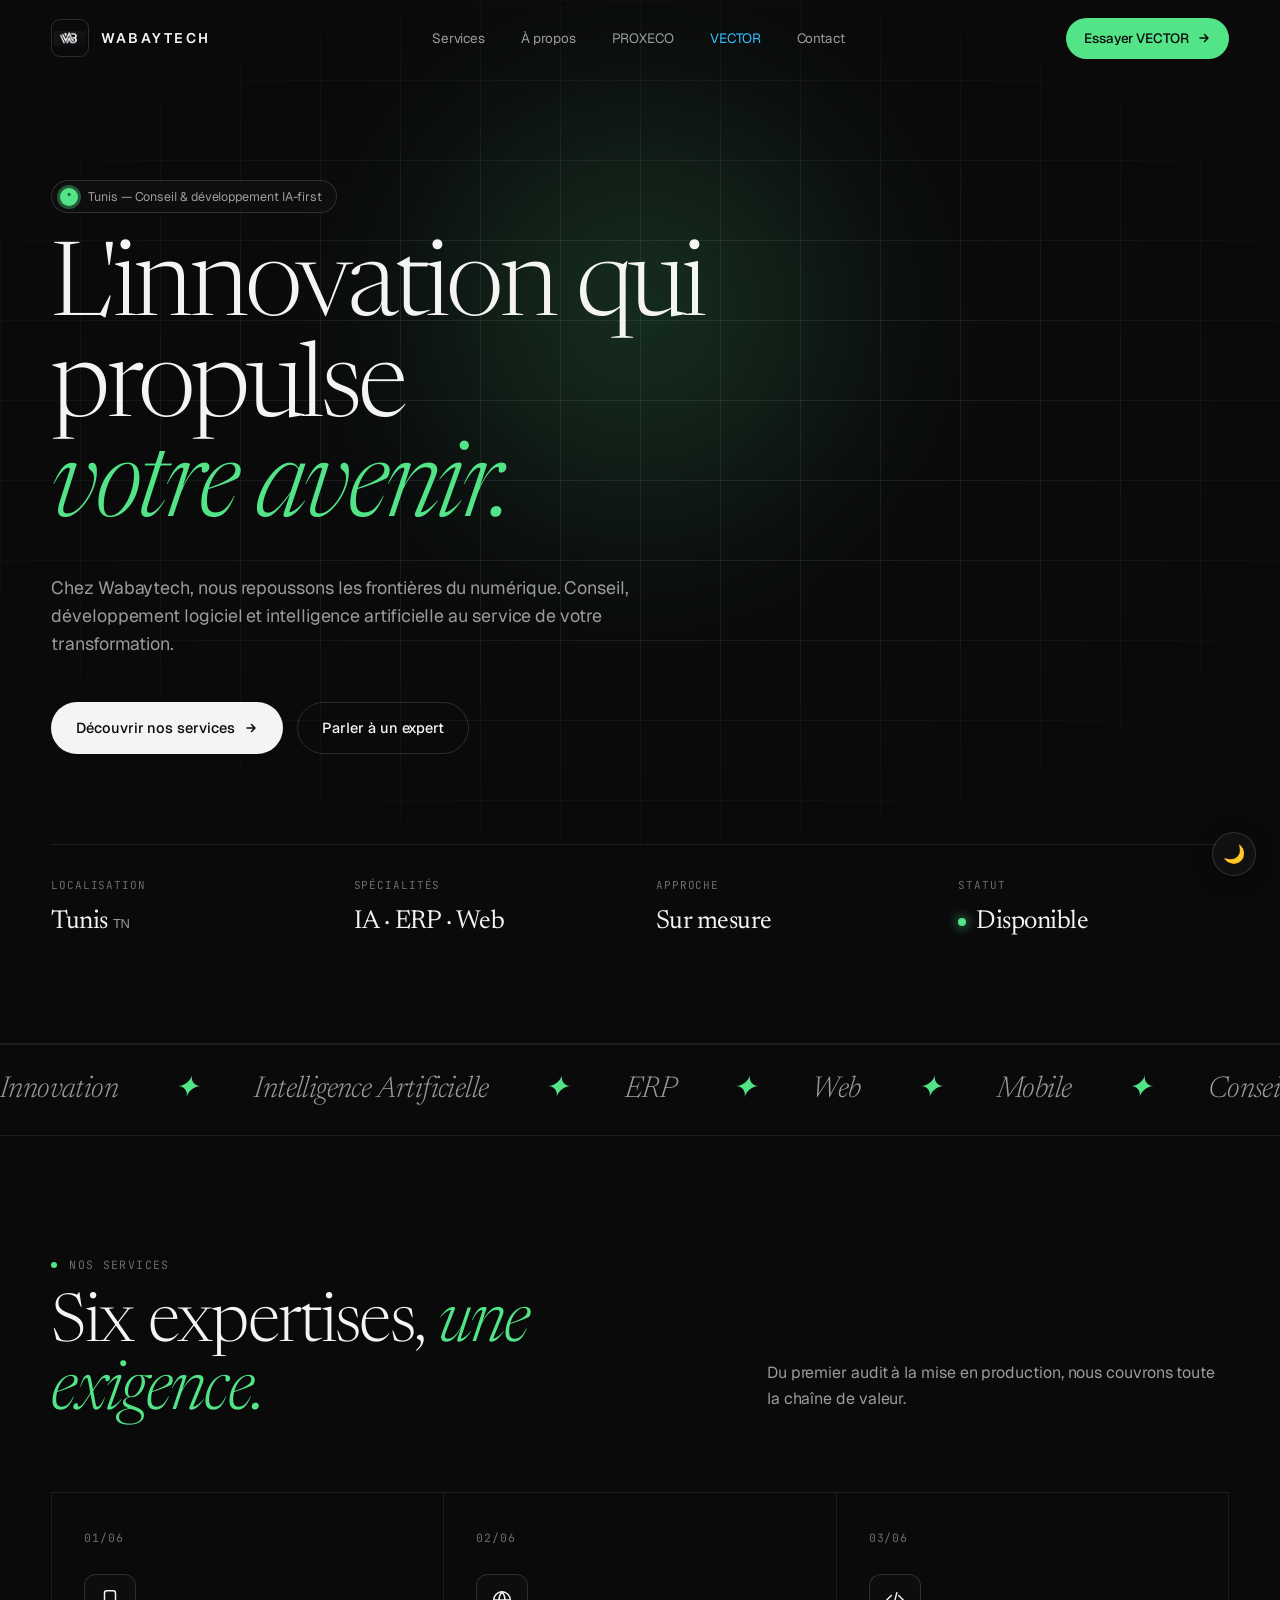
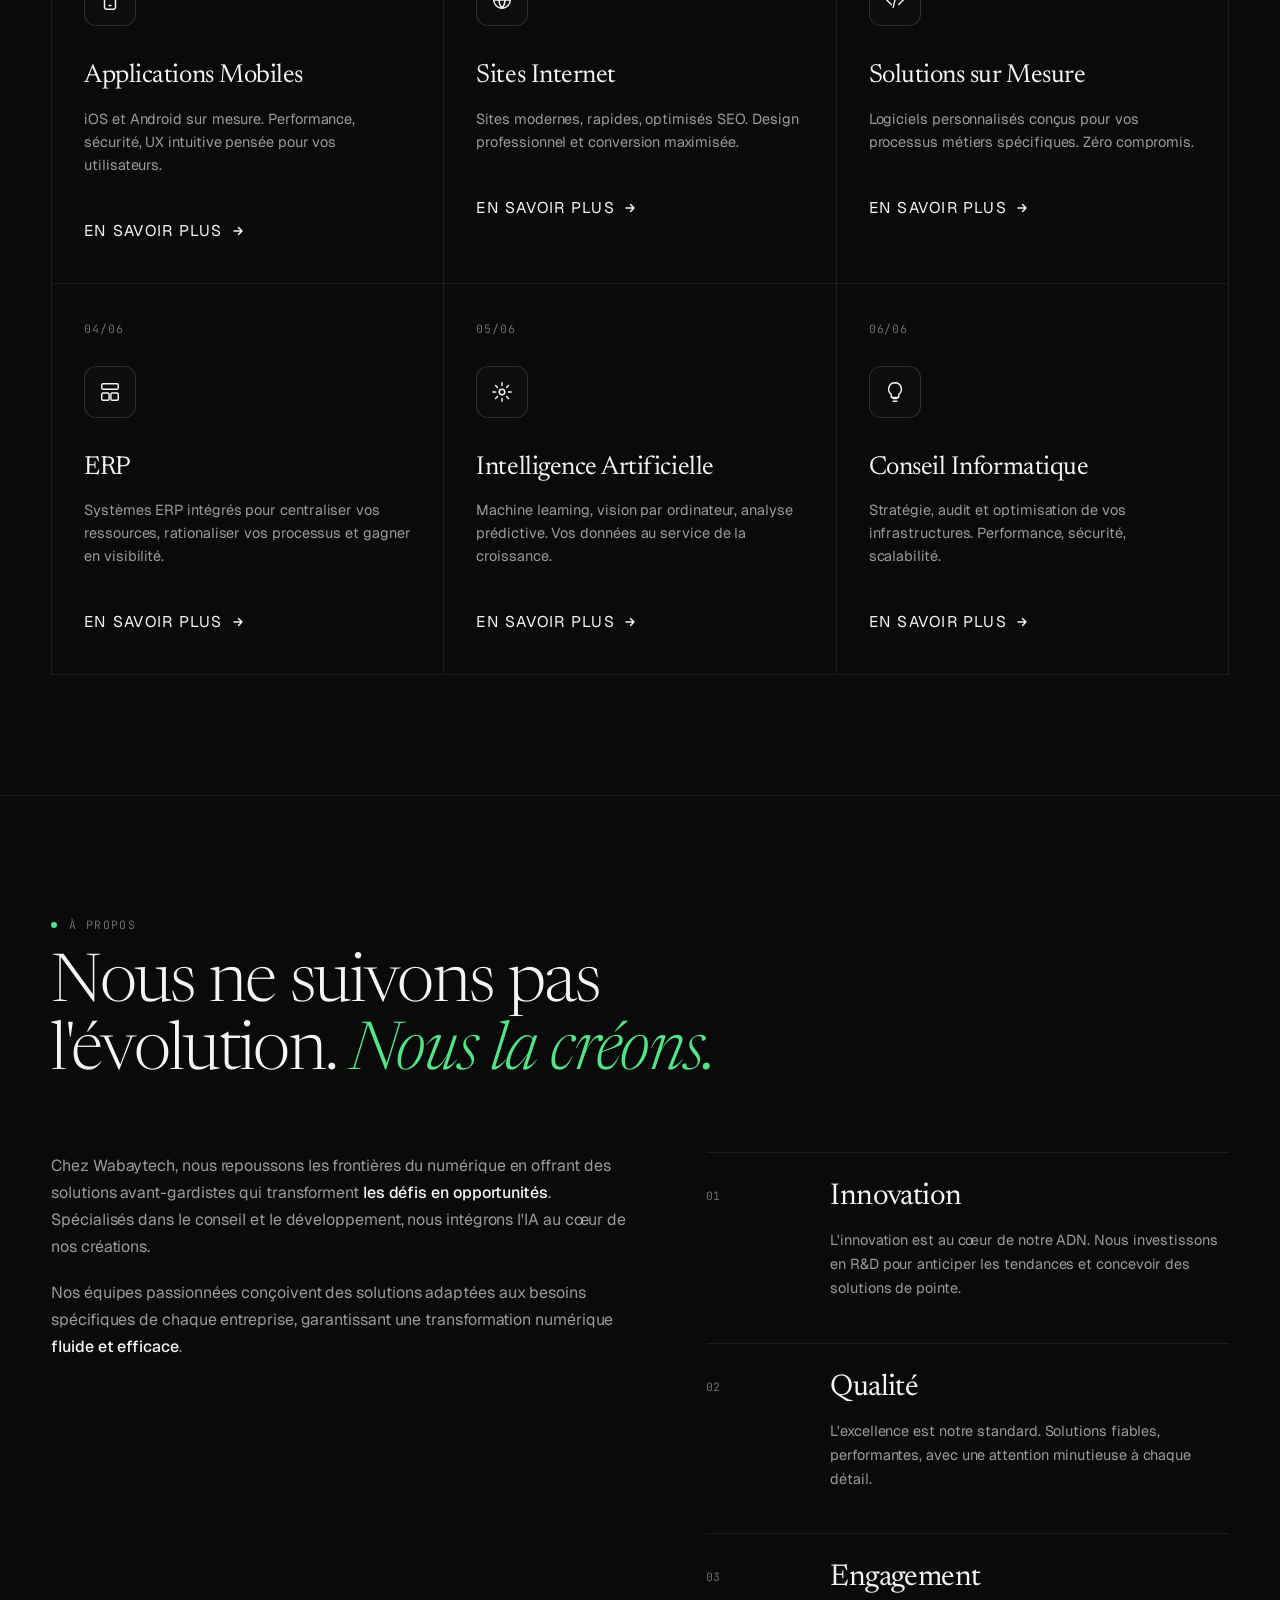
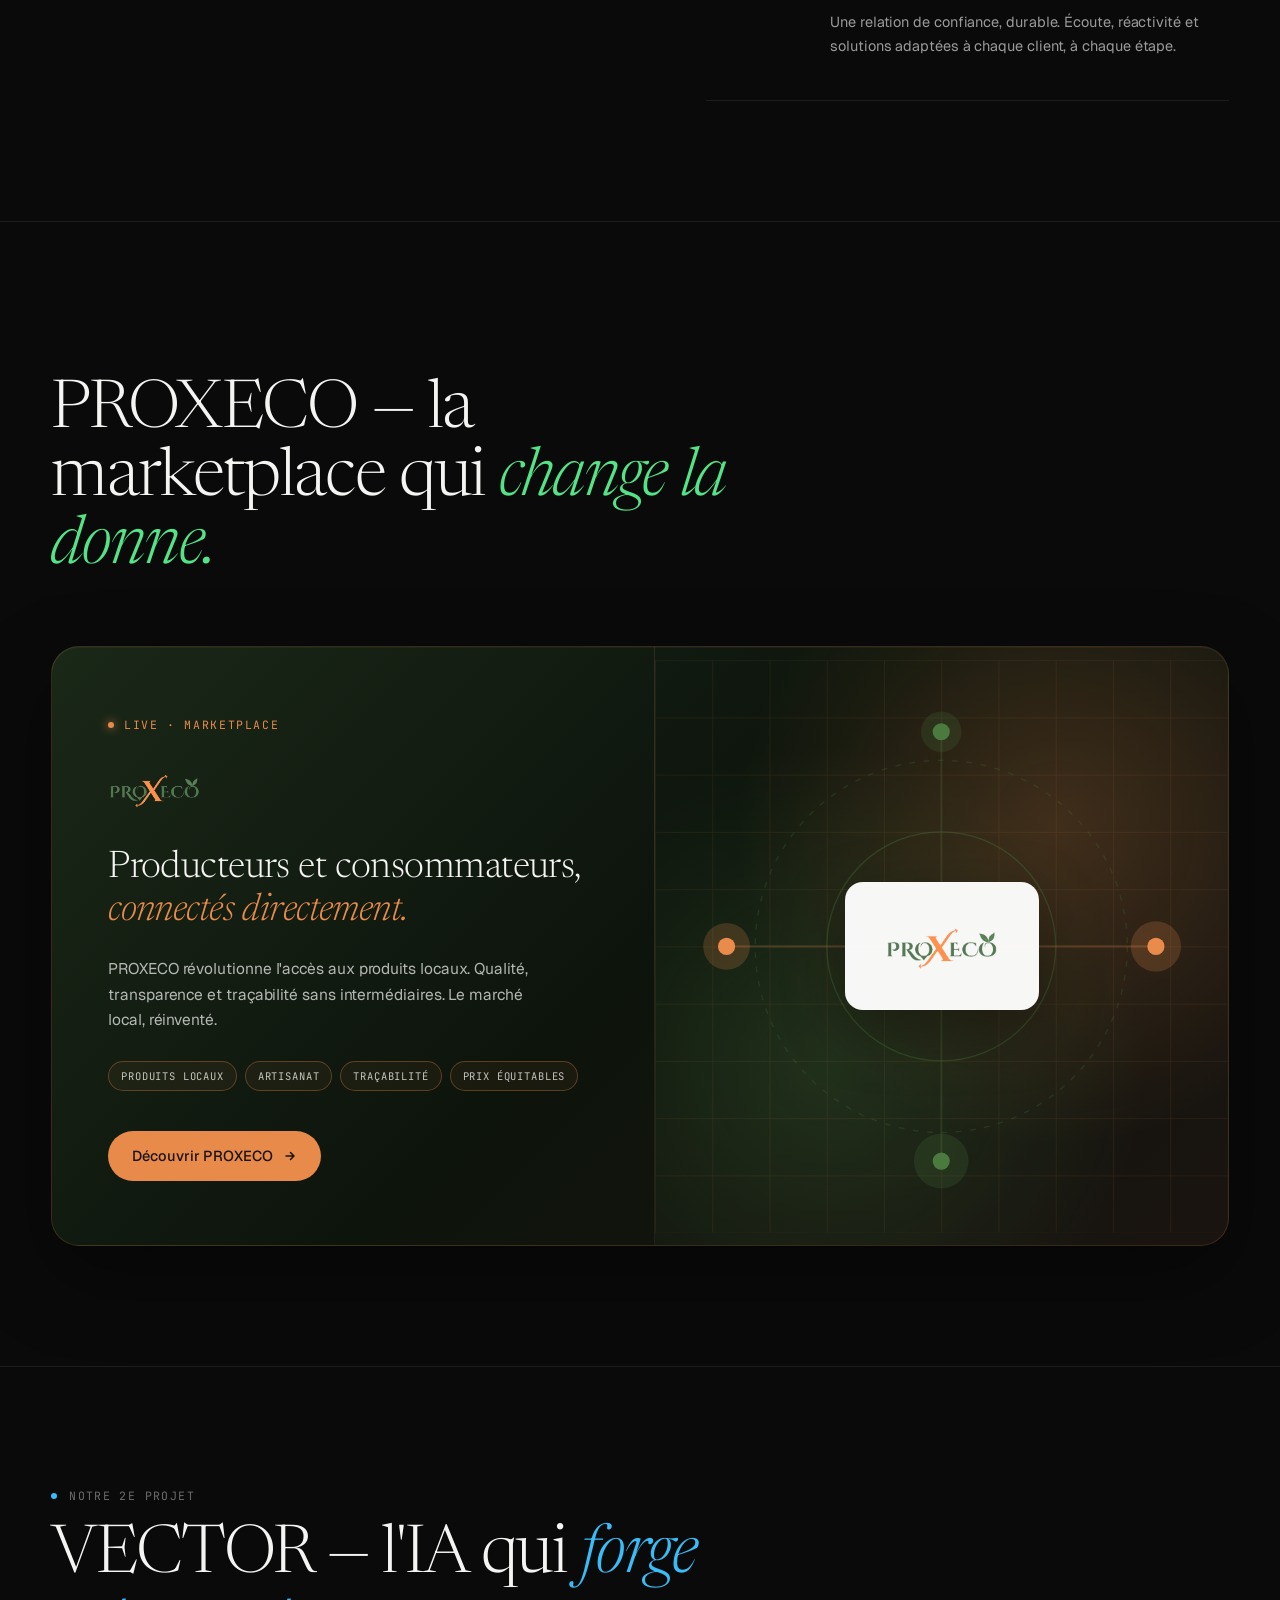
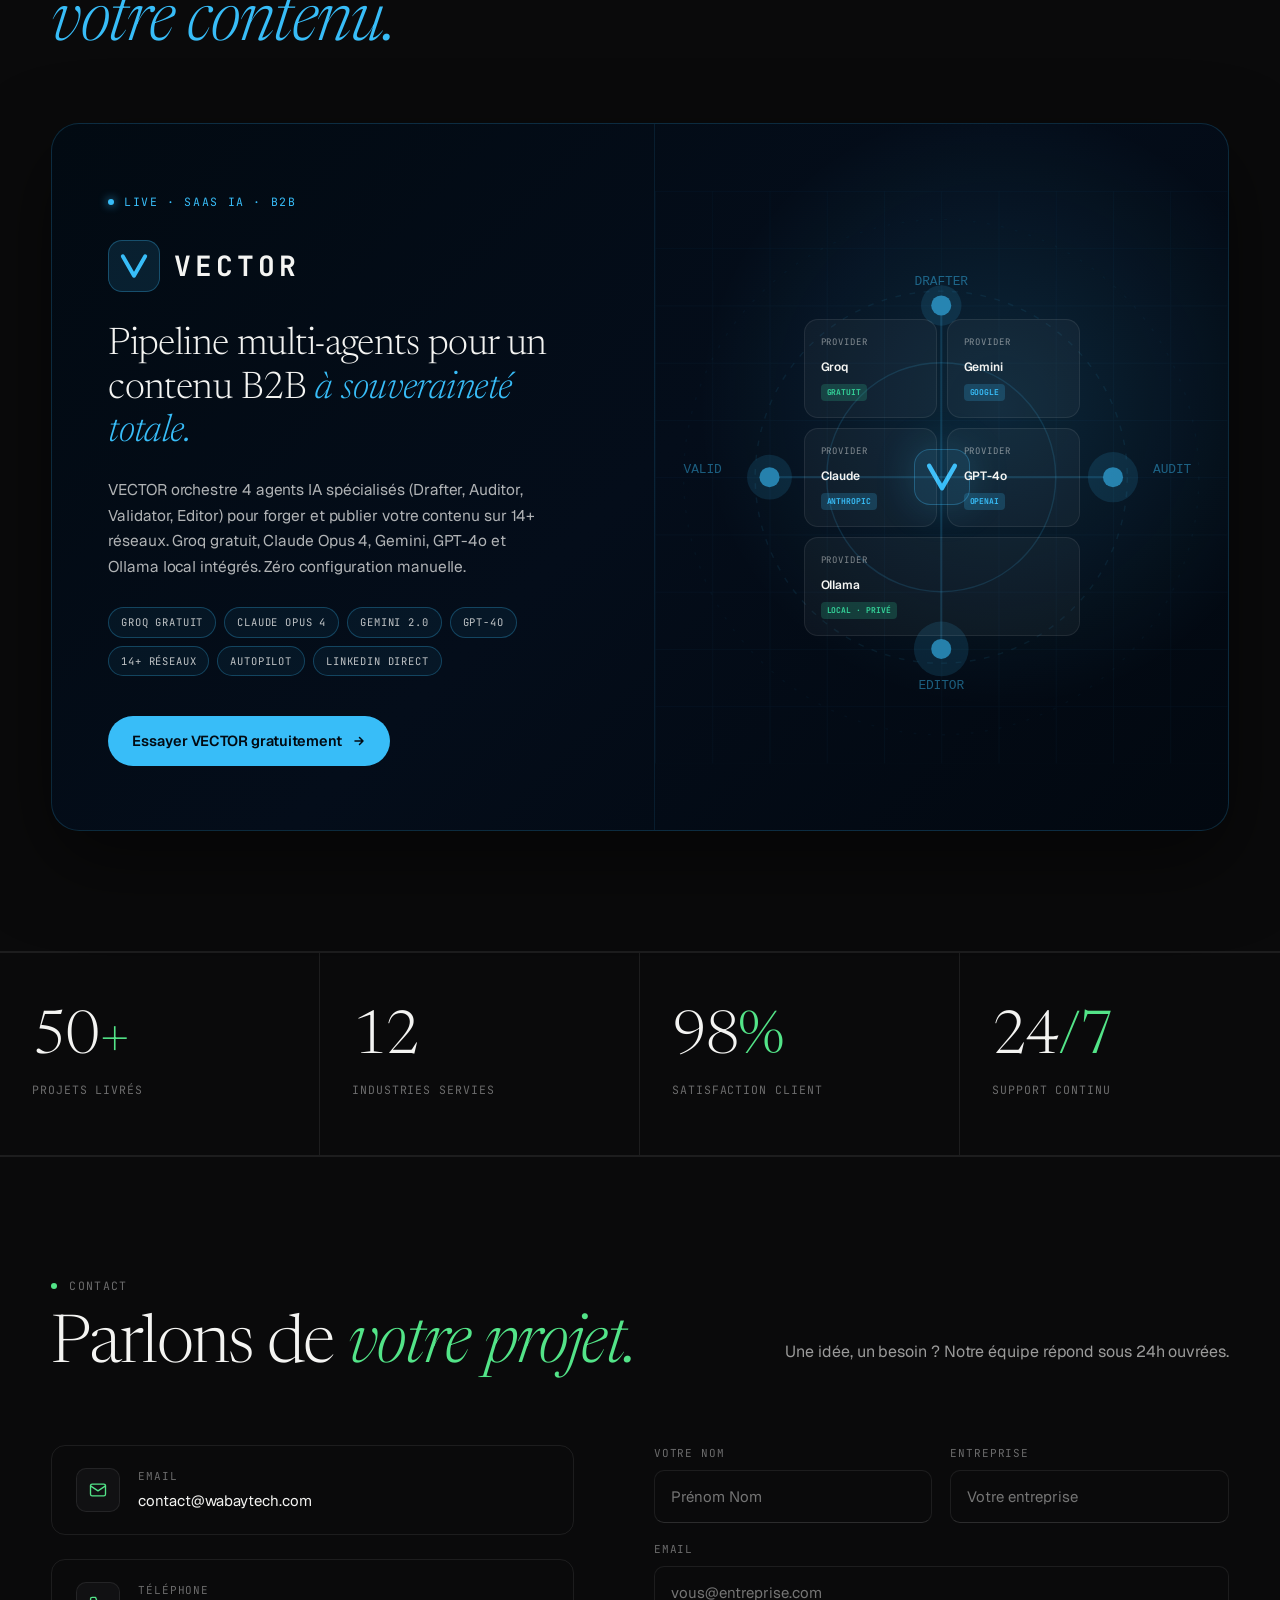
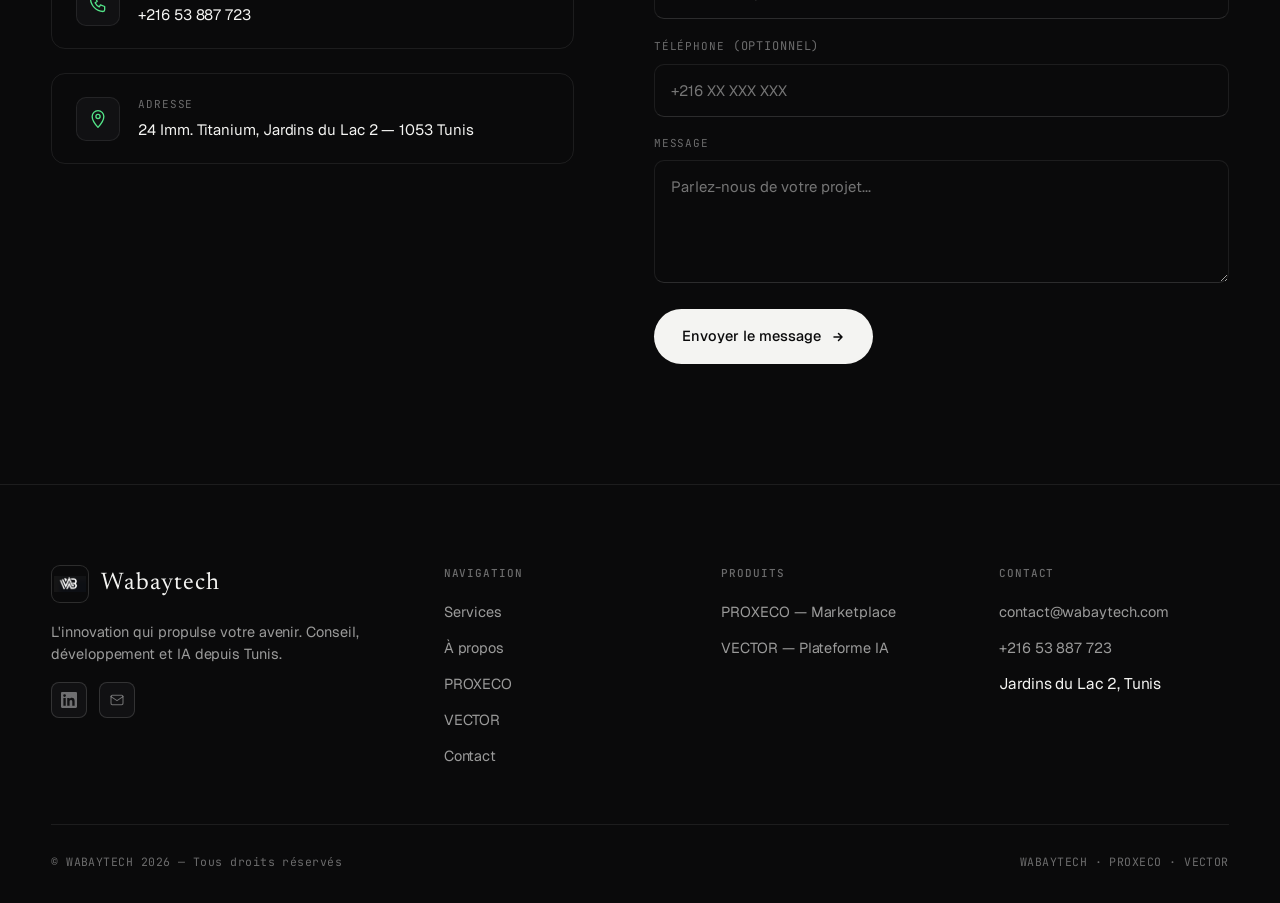
==== commit f0e9d5a1: "feat: service cards expand animation with animated stats + Next button - Click 'En savoir plus' on a" ====
--- a/index.html
+++ b/index.html
@@ -154,6 +154,92 @@
 /* ── Reveal animation ────────────────────────── */
 .reveal { opacity: 0; transform: translateY(24px); transition: opacity .65s ease, transform .65s ease; }
 .reveal.in  { opacity: 1; transform: none; }
+
+/* ── Service card expand ─────────────────────── */
+.service-arrow {
+  background: none; border: none; padding: 0;
+  font: inherit; cursor: pointer; color: inherit;
+}
+.service-card.expanded {
+  background: rgba(var(--accent-rgb, 168,217,134), .05);
+  border-color: rgba(var(--accent-rgb, 168,217,134), .30);
+  z-index: 2;
+}
+.service-card.expanded .service-icon {
+  border-color: var(--accent);
+  color: var(--accent);
+  animation: svc-icon-pop .55s cubic-bezier(.34,1.56,.64,1);
+}
+@keyframes svc-icon-pop {
+  0%   { transform: scale(1) rotate(0deg);  }
+  30%  { transform: scale(1.22) rotate(-9deg); }
+  60%  { transform: scale(.94) rotate(5deg);  }
+  100% { transform: scale(1) rotate(0deg);  }
+}
+.service-card.expanded .service-arrow { color: var(--accent); gap: 14px; }
+
+/* Expand panel */
+.svc-panel {
+  max-height: 0;
+  overflow: hidden;
+  opacity: 0;
+  margin-top: 0;
+  transition:
+    max-height .45s cubic-bezier(.4,0,.2,1),
+    opacity    .3s .06s,
+    margin-top .45s cubic-bezier(.4,0,.2,1);
+}
+.service-card.expanded .svc-panel {
+  max-height: 320px;
+  opacity: 1;
+  margin-top: 28px;
+}
+
+/* Stats row */
+.svc-stats {
+  display: flex; gap: 0;
+  border: 1px solid var(--line-strong);
+  border-radius: 14px; overflow: hidden;
+  margin-bottom: 18px;
+}
+.svc-stat {
+  flex: 1; padding: 14px 8px; text-align: center;
+  border-right: 1px solid var(--line-strong);
+}
+.svc-stat:last-child { border-right: none; }
+.svc-stat-val {
+  display: block;
+  font-family: 'Newsreader', serif;
+  font-size: 26px; font-weight: 400;
+  letter-spacing: -.02em;
+  color: var(--fg);
+  line-height: 1;
+}
+.svc-stat-label {
+  display: block; margin-top: 5px;
+  font-family: 'JetBrains Mono', monospace;
+  font-size: 9.5px; letter-spacing: .09em;
+  text-transform: uppercase; color: var(--fg-soft);
+}
+.svc-detail {
+  font-size: 14px; color: var(--fg-mute);
+  line-height: 1.65; margin: 0 0 20px;
+}
+.svc-next {
+  display: inline-flex; align-items: center; gap: 9px;
+  padding: 11px 22px; border-radius: 999px;
+  background: var(--accent); color: var(--accent-ink);
+  font-family: 'JetBrains Mono', monospace;
+  font-size: 11.5px; font-weight: 600;
+  text-transform: uppercase; letter-spacing: .1em;
+  border: none; cursor: pointer;
+  transition: transform .2s, filter .2s, box-shadow .2s;
+  box-shadow: 0 4px 20px color-mix(in oklab, var(--accent) 35%, transparent);
+}
+.svc-next:hover  { transform: translateY(-1px); filter: brightness(1.06); }
+.svc-next:active { transform: scale(.97); }
+.svc-next svg { transition: transform .25s; }
+.svc-next:hover svg { transform: translateX(3px); }
 
 /* ── Footer social ───────────────────────────── */
 .footer-social { display: flex; gap: 12px; margin-top: 16px; }
@@ -260,48 +346,139 @@
     <p class="section-lede reveal">Du premier audit à la mise en production, nous couvrons toute la chaîne de valeur.</p>
   </div>
   <div class="services-grid">
+
+    <!-- 01 — Applications Mobiles -->
     <div class="service-card reveal" onmousemove="spot(this,event)">
       <div class="service-num">01/06</div>
-      <div class="service-icon"><svg width="22" height="22" viewBox="0 0 24 24" fill="none" stroke="currentColor" stroke-width="1.6" stroke-linecap="round" stroke-linejoin="round"><rect x="6" y="2" width="12" height="20" rx="2.5"/><path d="M11 18h2"/></svg></div>
+      <div class="service-icon">
+        <svg width="22" height="22" viewBox="0 0 24 24" fill="none" stroke="currentColor" stroke-width="1.6" stroke-linecap="round" stroke-linejoin="round"><rect x="6" y="2" width="12" height="20" rx="2.5"/><path d="M11 18h2"/></svg>
+      </div>
       <h3 class="service-title">Applications Mobiles</h3>
       <p class="service-body">iOS et Android sur mesure. Performance, sécurité, UX intuitive pensée pour vos utilisateurs.</p>
-      <div class="service-arrow">En savoir plus <svg width="14" height="14" viewBox="0 0 14 14" fill="none" stroke="currentColor" stroke-width="1.5" stroke-linecap="round" stroke-linejoin="round"><path d="M3 7h8M7.5 3.5L11 7l-3.5 3.5"/></svg></div>
-    </div>
+      <button type="button" class="service-arrow" onclick="expandCard(this.closest('.service-card'))">
+        En savoir plus <svg width="14" height="14" viewBox="0 0 14 14" fill="none" stroke="currentColor" stroke-width="1.5" stroke-linecap="round" stroke-linejoin="round"><path d="M3 7h8M7.5 3.5L11 7l-3.5 3.5"/></svg>
+      </button>
+      <div class="svc-panel">
+        <div class="svc-stats">
+          <div class="svc-stat"><span class="svc-stat-val" data-target="95" data-suffix="%">0%</span><span class="svc-stat-label">App Store</span></div>
+          <div class="svc-stat"><span class="svc-stat-val" data-target="3" data-suffix="x">0x</span><span class="svc-stat-label">Rétention</span></div>
+          <div class="svc-stat"><span class="svc-stat-val" data-target="2" data-suffix="">0</span><span class="svc-stat-label">Plateformes</span></div>
+        </div>
+        <p class="svc-detail">Apps natives haute performance avec UX pensée pour la rétention. Livraison rapide, maintenance incluse.</p>
+        <button type="button" class="svc-next" onclick="nextCard(this)">Suivant <svg width="14" height="14" viewBox="0 0 14 14" fill="none" stroke="currentColor" stroke-width="1.5" stroke-linecap="round" stroke-linejoin="round"><path d="M3 7h8M7.5 3.5L11 7l-3.5 3.5"/></svg></button>
+      </div>
+    </div>
+
+    <!-- 02 — Sites Internet -->
     <div class="service-card reveal" onmousemove="spot(this,event)">
       <div class="service-num">02/06</div>
-      <div class="service-icon"><svg width="22" height="22" viewBox="0 0 24 24" fill="none" stroke="currentColor" stroke-width="1.6" stroke-linecap="round" stroke-linejoin="round"><circle cx="12" cy="12" r="9"/><path d="M3 12h18M12 3a14 14 0 0 1 0 18M12 3a14 14 0 0 0 0 18"/></svg></div>
+      <div class="service-icon">
+        <svg width="22" height="22" viewBox="0 0 24 24" fill="none" stroke="currentColor" stroke-width="1.6" stroke-linecap="round" stroke-linejoin="round"><circle cx="12" cy="12" r="9"/><path d="M3 12h18M12 3a14 14 0 0 1 0 18M12 3a14 14 0 0 0 0 18"/></svg>
+      </div>
       <h3 class="service-title">Sites Internet</h3>
       <p class="service-body">Sites modernes, rapides, optimisés SEO. Design professionnel et conversion maximisée.</p>
-      <div class="service-arrow">En savoir plus <svg width="14" height="14" viewBox="0 0 14 14" fill="none" stroke="currentColor" stroke-width="1.5" stroke-linecap="round" stroke-linejoin="round"><path d="M3 7h8M7.5 3.5L11 7l-3.5 3.5"/></svg></div>
-    </div>
+      <button type="button" class="service-arrow" onclick="expandCard(this.closest('.service-card'))">
+        En savoir plus <svg width="14" height="14" viewBox="0 0 14 14" fill="none" stroke="currentColor" stroke-width="1.5" stroke-linecap="round" stroke-linejoin="round"><path d="M3 7h8M7.5 3.5L11 7l-3.5 3.5"/></svg>
+      </button>
+      <div class="svc-panel">
+        <div class="svc-stats">
+          <div class="svc-stat"><span class="svc-stat-val" data-target="99" data-suffix="">0</span><span class="svc-stat-label">Perf. Score</span></div>
+          <div class="svc-stat"><span class="svc-stat-val" data-target="3" data-suffix="x">0x</span><span class="svc-stat-label">Trafic organique</span></div>
+          <div class="svc-stat"><span class="svc-stat-val" data-target="100" data-suffix="%">0%</span><span class="svc-stat-label">SEO Optimisé</span></div>
+        </div>
+        <p class="svc-detail">Sites Jamstack ultra-rapides, Core Web Vitals au vert. Design sur mesure orienté conversion.</p>
+        <button type="button" class="svc-next" onclick="nextCard(this)">Suivant <svg width="14" height="14" viewBox="0 0 14 14" fill="none" stroke="currentColor" stroke-width="1.5" stroke-linecap="round" stroke-linejoin="round"><path d="M3 7h8M7.5 3.5L11 7l-3.5 3.5"/></svg></button>
+      </div>
+    </div>
+
+    <!-- 03 — Solutions sur Mesure -->
     <div class="service-card reveal" onmousemove="spot(this,event)">
       <div class="service-num">03/06</div>
-      <div class="service-icon"><svg width="22" height="22" viewBox="0 0 24 24" fill="none" stroke="currentColor" stroke-width="1.6" stroke-linecap="round" stroke-linejoin="round"><path d="M8 7l-5 5 5 5M16 7l5 5-5 5M14 4l-4 16"/></svg></div>
+      <div class="service-icon">
+        <svg width="22" height="22" viewBox="0 0 24 24" fill="none" stroke="currentColor" stroke-width="1.6" stroke-linecap="round" stroke-linejoin="round"><path d="M8 7l-5 5 5 5M16 7l5 5-5 5M14 4l-4 16"/></svg>
+      </div>
       <h3 class="service-title">Solutions sur Mesure</h3>
       <p class="service-body">Logiciels personnalisés conçus pour vos processus métiers spécifiques. Zéro compromis.</p>
-      <div class="service-arrow">En savoir plus <svg width="14" height="14" viewBox="0 0 14 14" fill="none" stroke="currentColor" stroke-width="1.5" stroke-linecap="round" stroke-linejoin="round"><path d="M3 7h8M7.5 3.5L11 7l-3.5 3.5"/></svg></div>
-    </div>
+      <button type="button" class="service-arrow" onclick="expandCard(this.closest('.service-card'))">
+        En savoir plus <svg width="14" height="14" viewBox="0 0 14 14" fill="none" stroke="currentColor" stroke-width="1.5" stroke-linecap="round" stroke-linejoin="round"><path d="M3 7h8M7.5 3.5L11 7l-3.5 3.5"/></svg>
+      </button>
+      <div class="svc-panel">
+        <div class="svc-stats">
+          <div class="svc-stat"><span class="svc-stat-val" data-target="100" data-suffix="%">0%</span><span class="svc-stat-label">Adapté métier</span></div>
+          <div class="svc-stat"><span class="svc-stat-val" data-target="2" data-suffix="x">0x</span><span class="svc-stat-label">Productivité</span></div>
+          <div class="svc-stat"><span class="svc-stat-val" data-target="0" data-suffix="">0</span><span class="svc-stat-label">Compromis</span></div>
+        </div>
+        <p class="svc-detail">Architecture sur mesure, intégration avec vos outils existants. Accompagnement de A à Z.</p>
+        <button type="button" class="svc-next" onclick="nextCard(this)">Suivant <svg width="14" height="14" viewBox="0 0 14 14" fill="none" stroke="currentColor" stroke-width="1.5" stroke-linecap="round" stroke-linejoin="round"><path d="M3 7h8M7.5 3.5L11 7l-3.5 3.5"/></svg></button>
+      </div>
+    </div>
+
+    <!-- 04 — ERP -->
     <div class="service-card reveal" onmousemove="spot(this,event)">
       <div class="service-num">04/06</div>
-      <div class="service-icon"><svg width="22" height="22" viewBox="0 0 24 24" fill="none" stroke="currentColor" stroke-width="1.6" stroke-linecap="round" stroke-linejoin="round"><rect x="3" y="3" width="18" height="6" rx="1.5"/><rect x="3" y="13" width="8" height="8" rx="1.5"/><rect x="13" y="13" width="8" height="8" rx="1.5"/></svg></div>
+      <div class="service-icon">
+        <svg width="22" height="22" viewBox="0 0 24 24" fill="none" stroke="currentColor" stroke-width="1.6" stroke-linecap="round" stroke-linejoin="round"><rect x="3" y="3" width="18" height="6" rx="1.5"/><rect x="3" y="13" width="8" height="8" rx="1.5"/><rect x="13" y="13" width="8" height="8" rx="1.5"/></svg>
+      </div>
       <h3 class="service-title">ERP</h3>
       <p class="service-body">Systèmes ERP intégrés pour centraliser vos ressources, rationaliser vos processus et gagner en visibilité.</p>
-      <div class="service-arrow">En savoir plus <svg width="14" height="14" viewBox="0 0 14 14" fill="none" stroke="currentColor" stroke-width="1.5" stroke-linecap="round" stroke-linejoin="round"><path d="M3 7h8M7.5 3.5L11 7l-3.5 3.5"/></svg></div>
-    </div>
+      <button type="button" class="service-arrow" onclick="expandCard(this.closest('.service-card'))">
+        En savoir plus <svg width="14" height="14" viewBox="0 0 14 14" fill="none" stroke="currentColor" stroke-width="1.5" stroke-linecap="round" stroke-linejoin="round"><path d="M3 7h8M7.5 3.5L11 7l-3.5 3.5"/></svg>
+      </button>
+      <div class="svc-panel">
+        <div class="svc-stats">
+          <div class="svc-stat"><span class="svc-stat-val" data-target="40" data-suffix="%">0%</span><span class="svc-stat-label">Coûts réduits</span></div>
+          <div class="svc-stat"><span class="svc-stat-val" data-target="3" data-suffix="x">0x</span><span class="svc-stat-label">Visibilité métier</span></div>
+          <div class="svc-stat"><span class="svc-stat-val" data-target="100" data-suffix="%">0%</span><span class="svc-stat-label">Intégré</span></div>
+        </div>
+        <p class="svc-detail">Finance, RH, stock, production — tout centralisé. Tableau de bord temps réel, décisions data-driven.</p>
+        <button type="button" class="svc-next" onclick="nextCard(this)">Suivant <svg width="14" height="14" viewBox="0 0 14 14" fill="none" stroke="currentColor" stroke-width="1.5" stroke-linecap="round" stroke-linejoin="round"><path d="M3 7h8M7.5 3.5L11 7l-3.5 3.5"/></svg></button>
+      </div>
+    </div>
+
+    <!-- 05 — Intelligence Artificielle -->
     <div class="service-card reveal" onmousemove="spot(this,event)">
       <div class="service-num">05/06</div>
-      <div class="service-icon"><svg width="22" height="22" viewBox="0 0 24 24" fill="none" stroke="currentColor" stroke-width="1.6" stroke-linecap="round" stroke-linejoin="round"><circle cx="12" cy="12" r="3"/><path d="M12 2v3M12 19v3M2 12h3M19 12h3M5 5l2 2M17 17l2 2M5 19l2-2M17 7l2-2"/></svg></div>
+      <div class="service-icon">
+        <svg width="22" height="22" viewBox="0 0 24 24" fill="none" stroke="currentColor" stroke-width="1.6" stroke-linecap="round" stroke-linejoin="round"><circle cx="12" cy="12" r="3"/><path d="M12 2v3M12 19v3M2 12h3M19 12h3M5 5l2 2M17 17l2 2M5 19l2-2M17 7l2-2"/></svg>
+      </div>
       <h3 class="service-title">Intelligence Artificielle</h3>
       <p class="service-body">Machine learning, vision par ordinateur, analyse prédictive. Vos données au service de la croissance.</p>
-      <div class="service-arrow">En savoir plus <svg width="14" height="14" viewBox="0 0 14 14" fill="none" stroke="currentColor" stroke-width="1.5" stroke-linecap="round" stroke-linejoin="round"><path d="M3 7h8M7.5 3.5L11 7l-3.5 3.5"/></svg></div>
-    </div>
+      <button type="button" class="service-arrow" onclick="expandCard(this.closest('.service-card'))">
+        En savoir plus <svg width="14" height="14" viewBox="0 0 14 14" fill="none" stroke="currentColor" stroke-width="1.5" stroke-linecap="round" stroke-linejoin="round"><path d="M3 7h8M7.5 3.5L11 7l-3.5 3.5"/></svg>
+      </button>
+      <div class="svc-panel">
+        <div class="svc-stats">
+          <div class="svc-stat"><span class="svc-stat-val" data-target="10" data-suffix="x">0x</span><span class="svc-stat-label">Plus rapide</span></div>
+          <div class="svc-stat"><span class="svc-stat-val" data-target="67" data-suffix="%">0%</span><span class="svc-stat-label">Économies</span></div>
+          <div class="svc-stat"><span class="svc-stat-val" data-target="5" data-suffix="">0</span><span class="svc-stat-label">Modèles IA</span></div>
+        </div>
+        <p class="svc-detail">ML, NLP, vision par ordinateur. Modèles entraînés sur vos données pour un avantage compétitif réel.</p>
+        <button type="button" class="svc-next" onclick="nextCard(this)">Suivant <svg width="14" height="14" viewBox="0 0 14 14" fill="none" stroke="currentColor" stroke-width="1.5" stroke-linecap="round" stroke-linejoin="round"><path d="M3 7h8M7.5 3.5L11 7l-3.5 3.5"/></svg></button>
+      </div>
+    </div>
+
+    <!-- 06 — Conseil Informatique -->
     <div class="service-card reveal" onmousemove="spot(this,event)">
       <div class="service-num">06/06</div>
-      <div class="service-icon"><svg width="22" height="22" viewBox="0 0 24 24" fill="none" stroke="currentColor" stroke-width="1.6" stroke-linecap="round" stroke-linejoin="round"><path d="M12 2a7 7 0 0 0-4 12.7V18h8v-3.3A7 7 0 0 0 12 2zM10 22h4M10 19h4"/></svg></div>
+      <div class="service-icon">
+        <svg width="22" height="22" viewBox="0 0 24 24" fill="none" stroke="currentColor" stroke-width="1.6" stroke-linecap="round" stroke-linejoin="round"><path d="M12 2a7 7 0 0 0-4 12.7V18h8v-3.3A7 7 0 0 0 12 2zM10 22h4M10 19h4"/></svg>
+      </div>
       <h3 class="service-title">Conseil Informatique</h3>
       <p class="service-body">Stratégie, audit et optimisation de vos infrastructures. Performance, sécurité, scalabilité.</p>
-      <div class="service-arrow">En savoir plus <svg width="14" height="14" viewBox="0 0 14 14" fill="none" stroke="currentColor" stroke-width="1.5" stroke-linecap="round" stroke-linejoin="round"><path d="M3 7h8M7.5 3.5L11 7l-3.5 3.5"/></svg></div>
-    </div>
+      <button type="button" class="service-arrow" onclick="expandCard(this.closest('.service-card'))">
+        En savoir plus <svg width="14" height="14" viewBox="0 0 14 14" fill="none" stroke="currentColor" stroke-width="1.5" stroke-linecap="round" stroke-linejoin="round"><path d="M3 7h8M7.5 3.5L11 7l-3.5 3.5"/></svg>
+      </button>
+      <div class="svc-panel">
+        <div class="svc-stats">
+          <div class="svc-stat"><span class="svc-stat-val" data-target="99" data-suffix="%">0%</span><span class="svc-stat-label">Uptime garanti</span></div>
+          <div class="svc-stat"><span class="svc-stat-val" data-target="50" data-suffix="%">0%</span><span class="svc-stat-label">Sécurité+</span></div>
+          <div class="svc-stat"><span class="svc-stat-val" data-target="24" data-suffix="/7">0</span><span class="svc-stat-label">Support</span></div>
+        </div>
+        <p class="svc-detail">Audit complet, feuille de route, optimisation continue. Votre infrastructure au meilleur niveau.</p>
+        <button type="button" class="svc-next" onclick="nextCard(this)">Recommencer <svg width="14" height="14" viewBox="0 0 14 14" fill="none" stroke="currentColor" stroke-width="1.5" stroke-linecap="round" stroke-linejoin="round"><path d="M3 7h8M7.5 3.5L11 7l-3.5 3.5"/></svg></button>
+      </div>
+    </div>
+
   </div>
 </div></section>
 
@@ -615,6 +792,50 @@
 });
 
 // Contact form
+// ── Service card expand / collapse ──────────────────────────────
+function countUp(el,target,suffix,duration){
+  var start=Date.now(),int=target!==Math.floor(target);
+  (function tick(){
+    var p=Math.min((Date.now()-start)/duration,1),e=1-Math.pow(1-p,3),v=e*target;
+    el.textContent=(int?v.toFixed(1):Math.floor(v))+suffix;
+    if(p<1)requestAnimationFrame(tick);else el.textContent=target+suffix;
+  })();
+}
+
+function runStats(card){
+  card.querySelectorAll('.svc-stat-val').forEach(function(el){
+    countUp(el,parseFloat(el.dataset.target),el.dataset.suffix||'',900);
+  });
+}
+
+function expandCard(card){
+  var cards=document.querySelectorAll('.service-card');
+  var isOpen=card.classList.contains('expanded');
+  cards.forEach(function(c){c.classList.remove('expanded');});
+  if(!isOpen){
+    card.classList.add('expanded');
+    runStats(card);
+    setTimeout(function(){
+      var top=card.getBoundingClientRect().top+window.scrollY-90;
+      window.scrollTo({top:top,behavior:'smooth'});
+    },60);
+  }
+}
+
+function nextCard(btn){
+  var card=btn.closest('.service-card');
+  var all=Array.from(document.querySelectorAll('.service-card'));
+  var idx=all.indexOf(card);
+  var next=all[(idx+1)%all.length];
+  card.classList.remove('expanded');
+  setTimeout(function(){
+    next.classList.add('expanded');
+    runStats(next);
+    var top=next.getBoundingClientRect().top+window.scrollY-90;
+    window.scrollTo({top:top,behavior:'smooth'});
+  },380);
+}
+
 document.getElementById('cform').addEventListener('submit',function(e){
   e.preventDefault();
   var b=document.getElementById('fbtn');
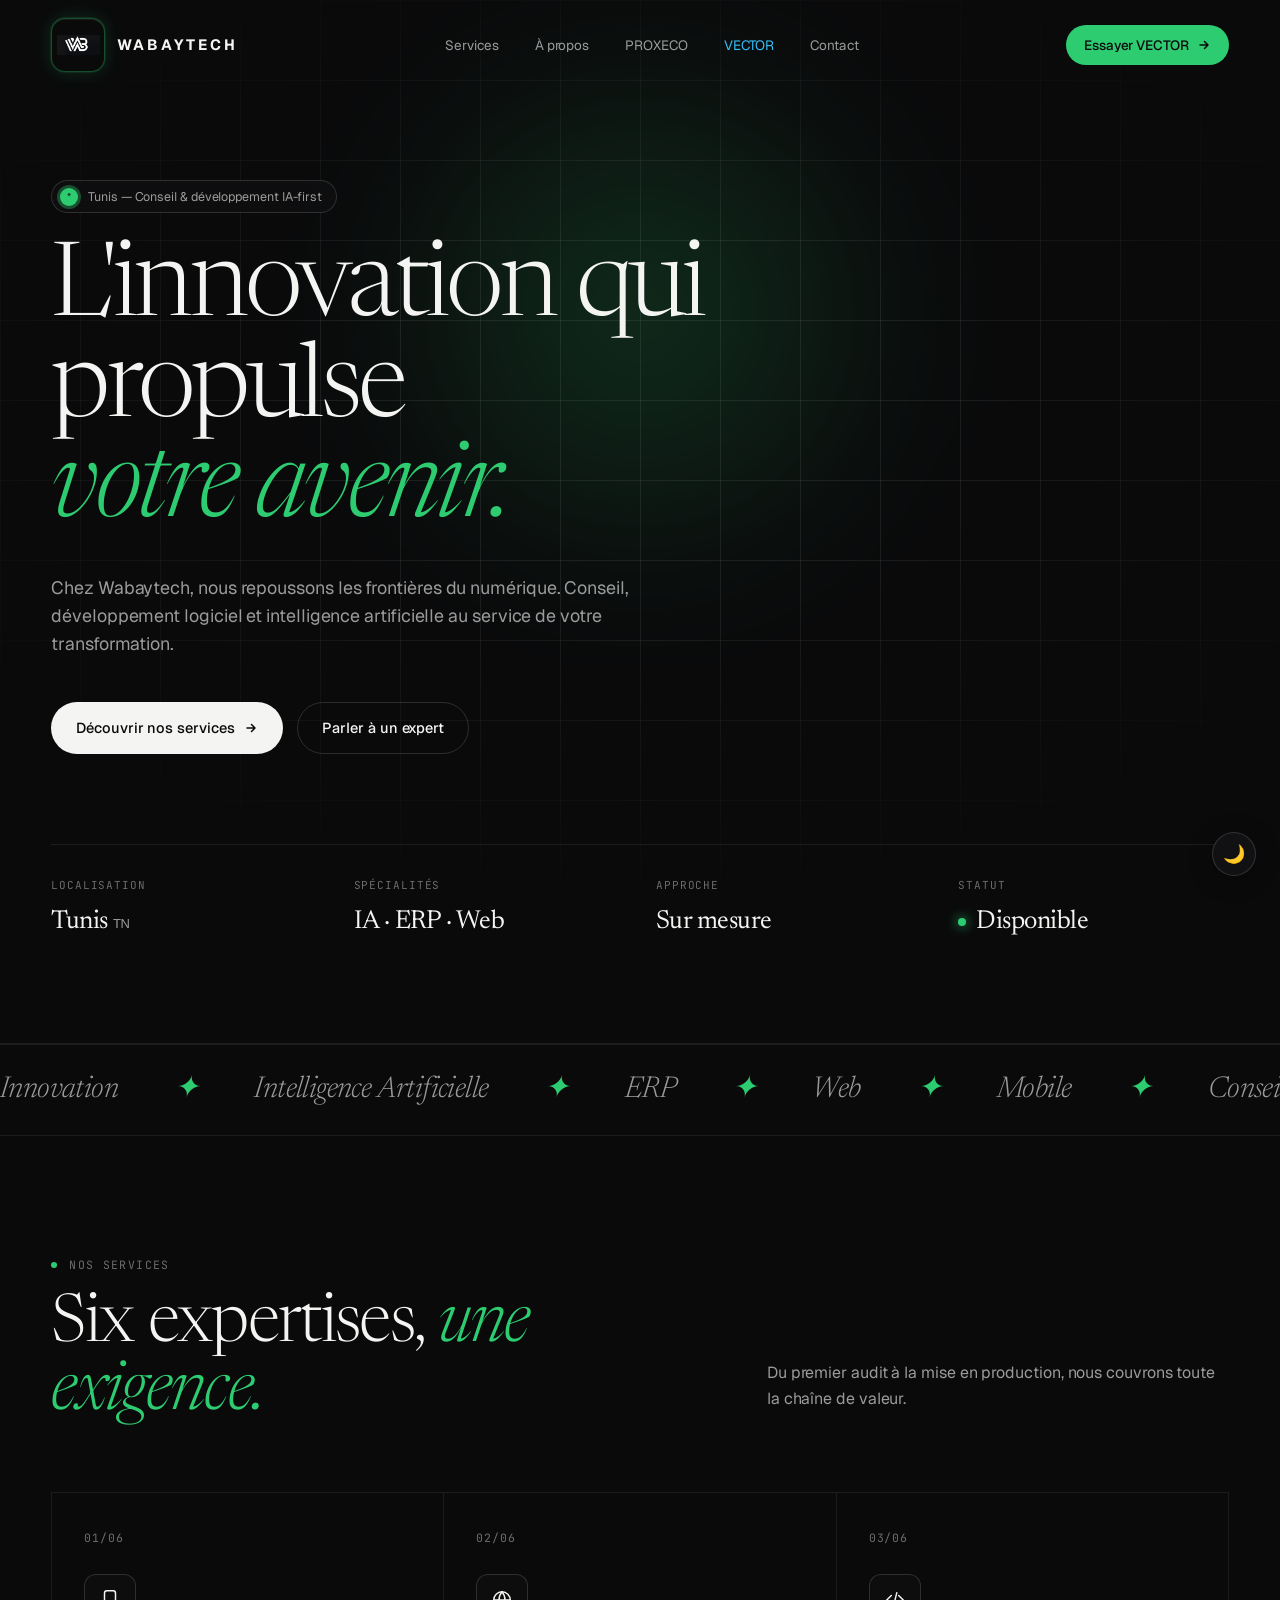
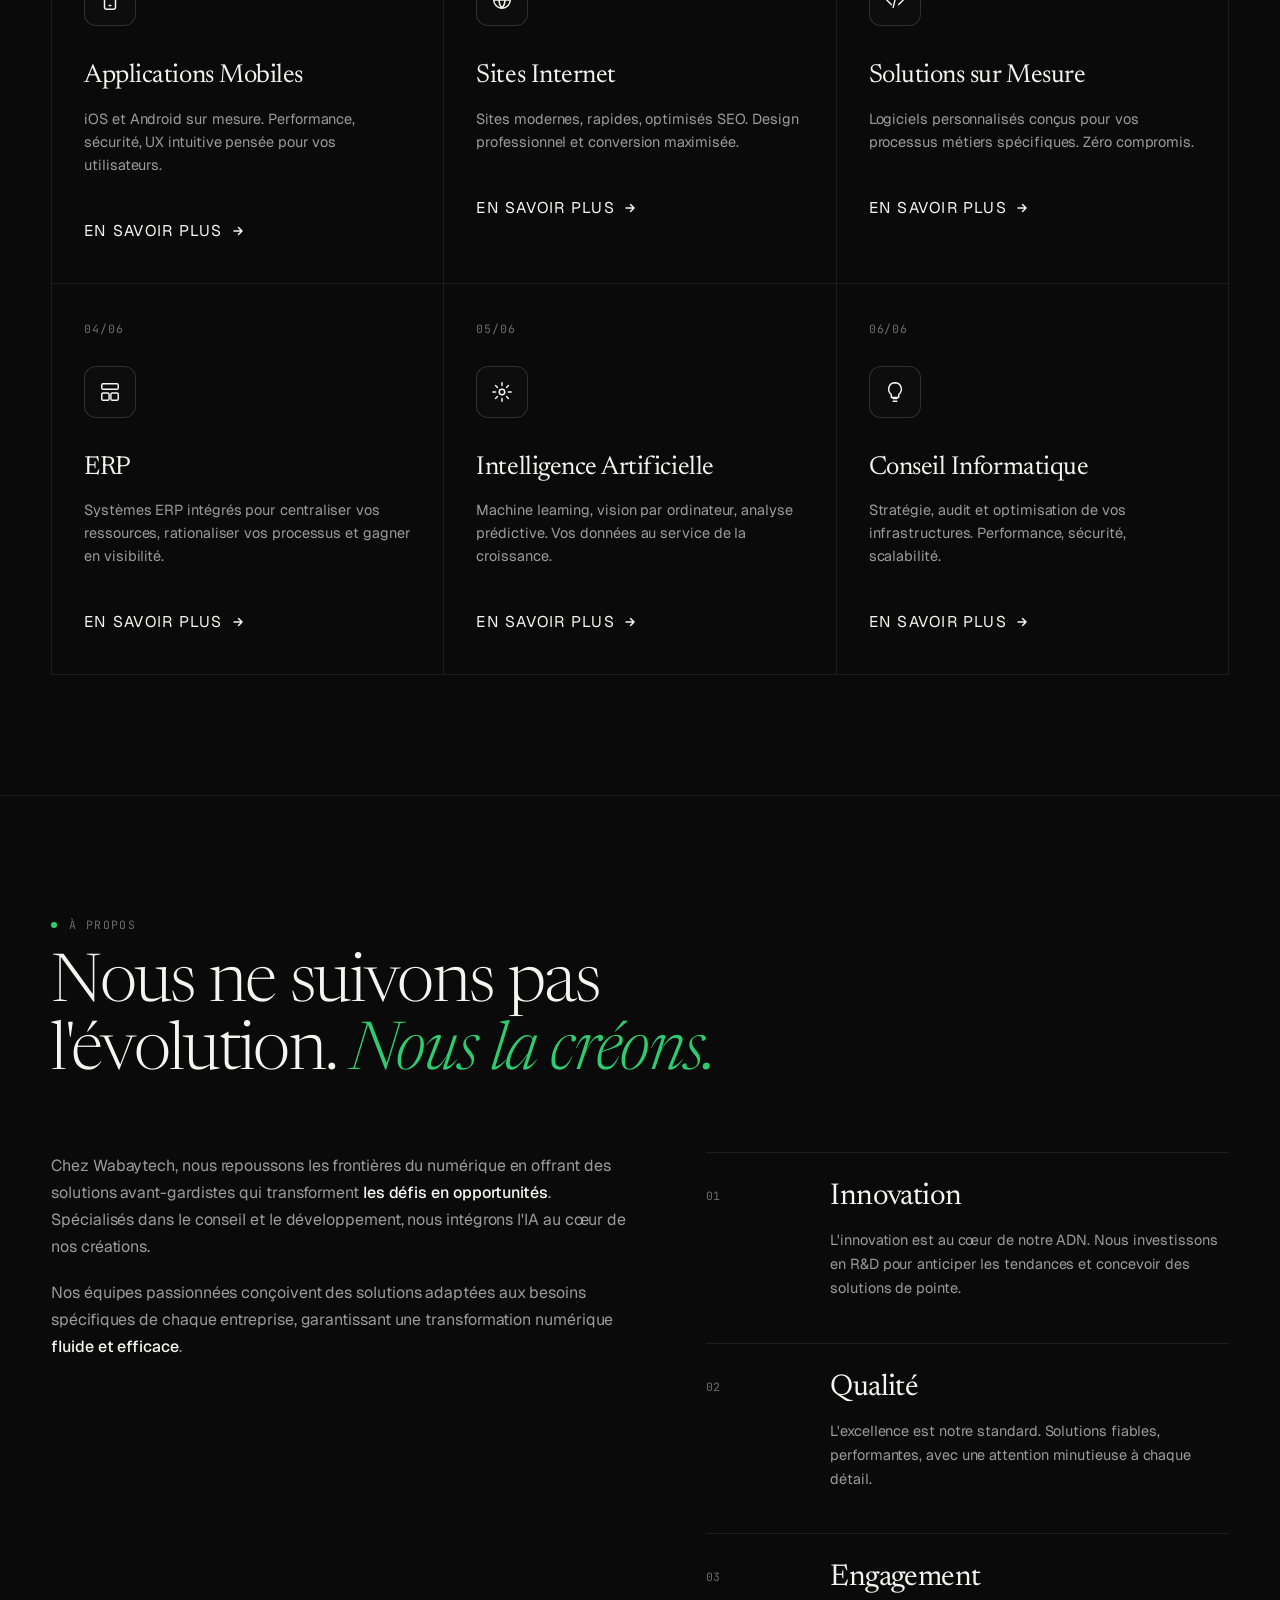
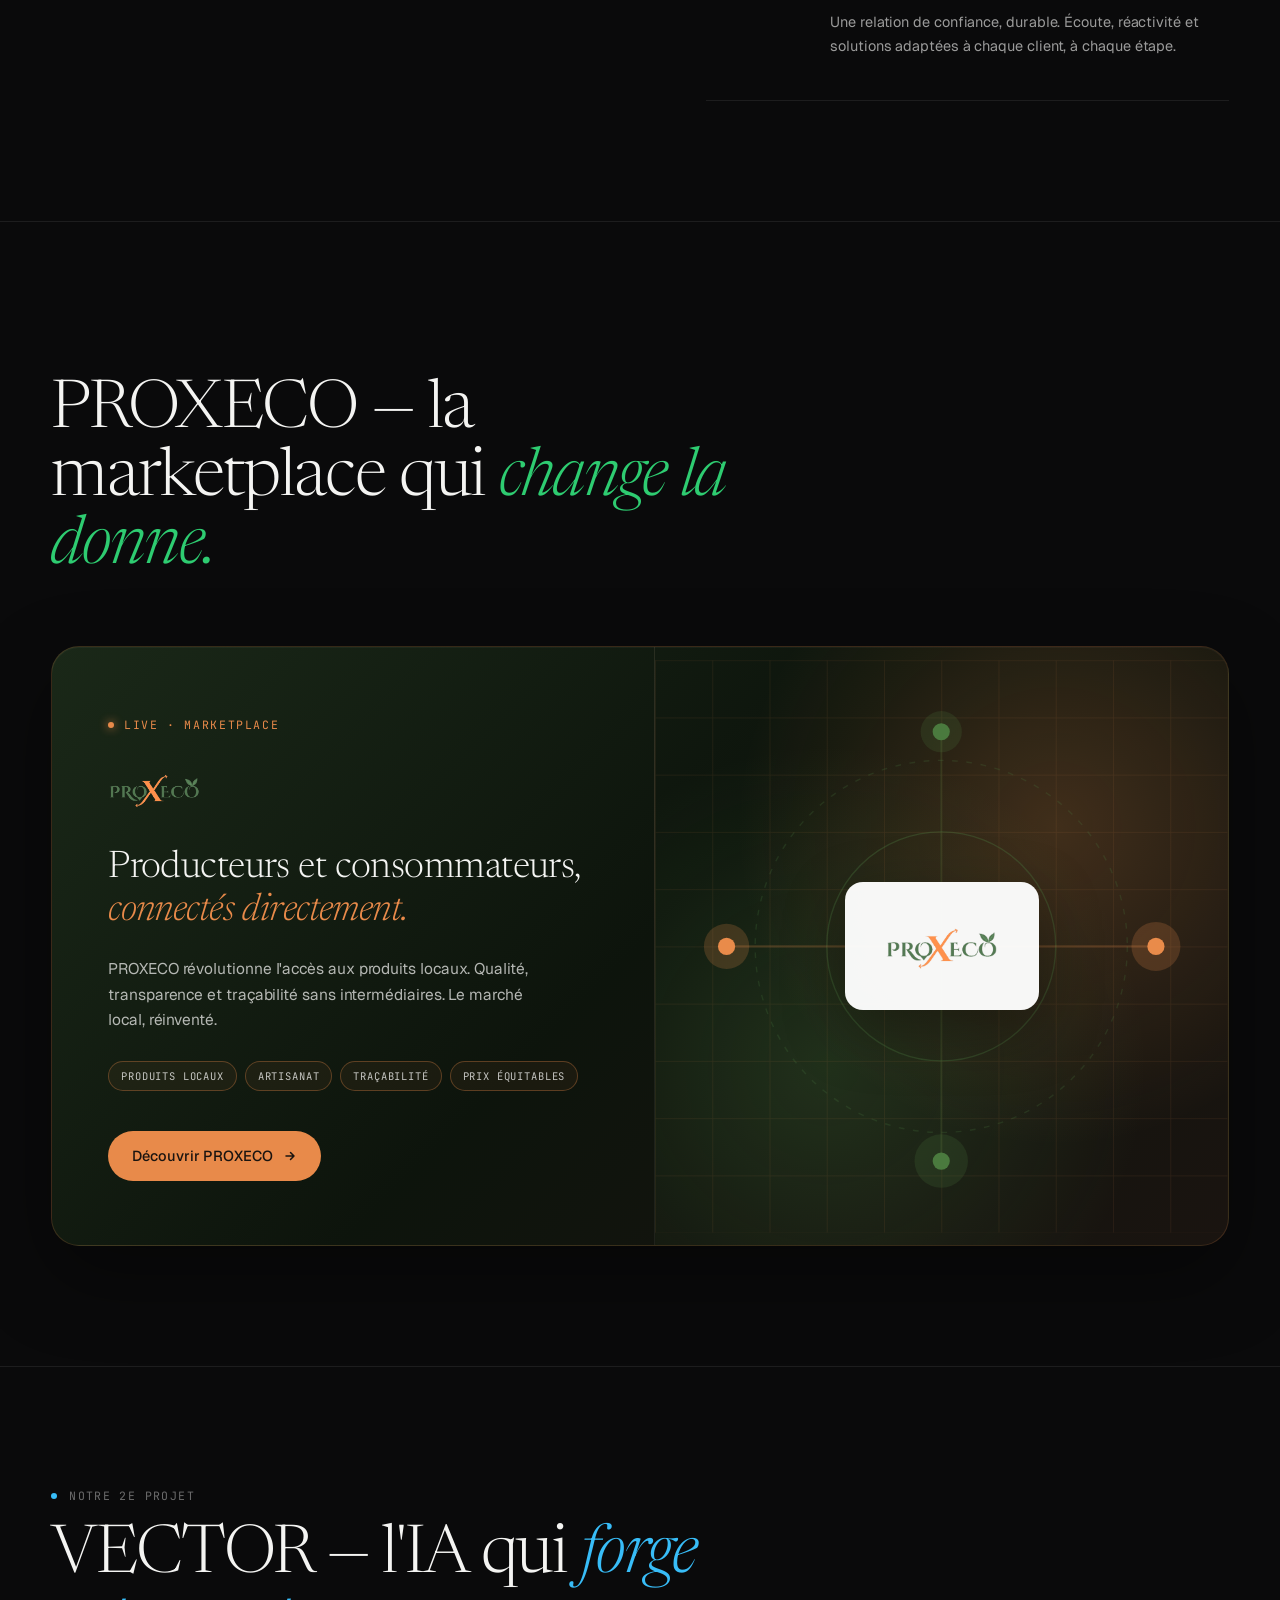
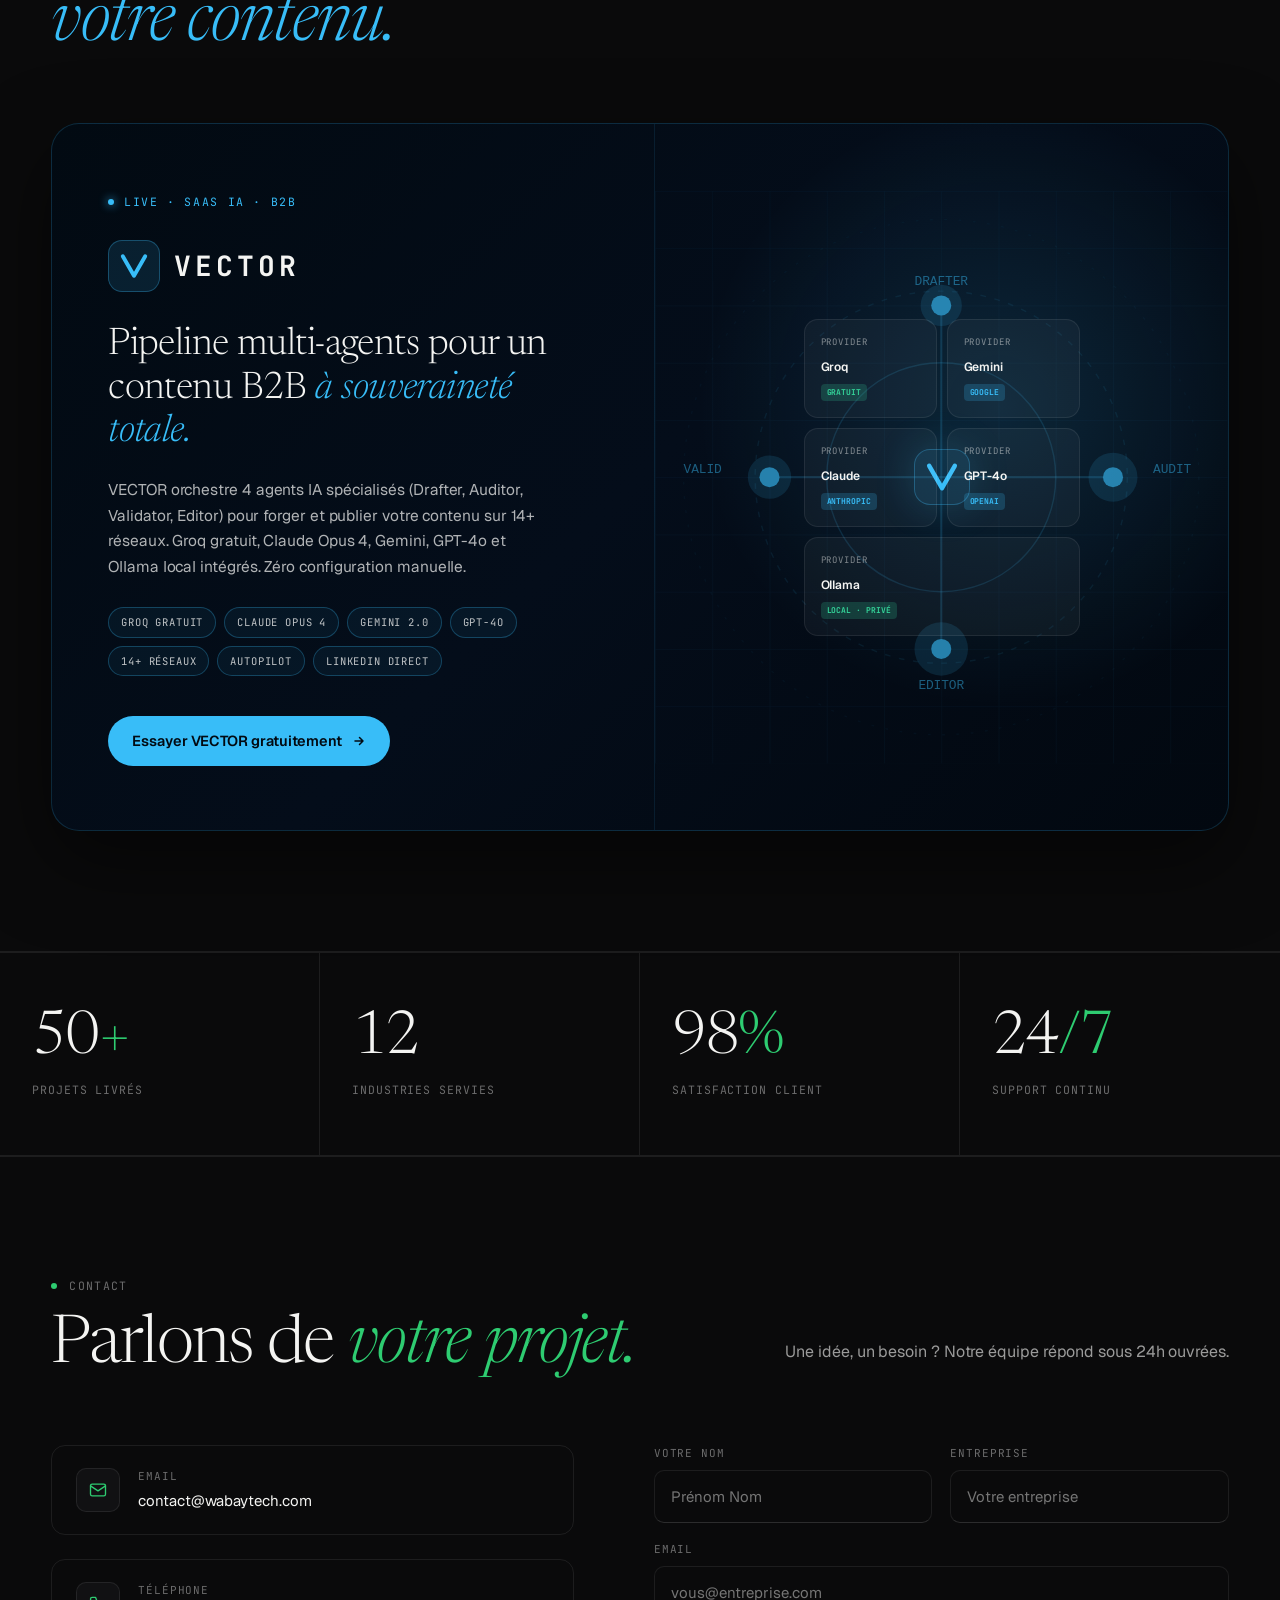
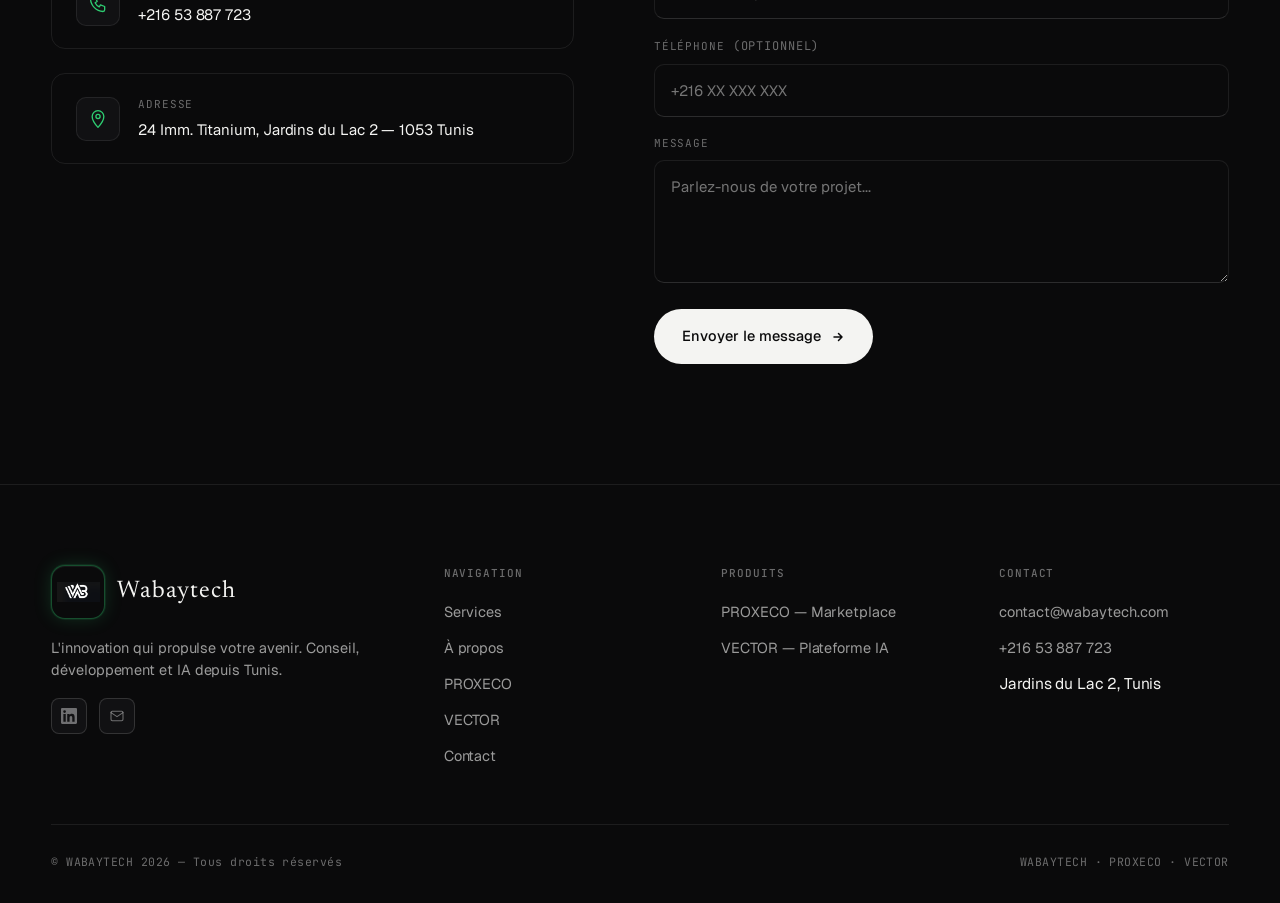
==== commit 330a8c86: "feat: accent green → RGB #2ecc71 + logo enhanced + full color-mix removal Accent color: - Was: oklch" ====
--- a/index.html
+++ b/index.html
@@ -141,7 +141,7 @@
   .nav-hamburger { display: flex; }
   .nav-links {
     display: none; position: fixed; top: 65px; inset-x: 0;
-    background: color-mix(in oklab, var(--bg) 96%, transparent);
+    background: rgba(10, 10, 11, 0.96);
     backdrop-filter: blur(20px);
     border-bottom: 1px solid var(--line);
     flex-direction: column; padding: 24px var(--pad); gap: 20px;
@@ -161,8 +161,8 @@
   font: inherit; cursor: pointer; color: inherit;
 }
 .service-card.expanded {
-  background: rgba(var(--accent-rgb, 168,217,134), .05);
-  border-color: rgba(var(--accent-rgb, 168,217,134), .30);
+  background: rgba(var(--accent-rgb, 46,204,113), .05);
+  border-color: rgba(var(--accent-rgb, 46,204,113), .30);
   z-index: 2;
 }
 .service-card.expanded .service-icon {
@@ -234,7 +234,7 @@
   text-transform: uppercase; letter-spacing: .1em;
   border: none; cursor: pointer;
   transition: transform .2s, filter .2s, box-shadow .2s;
-  box-shadow: 0 4px 20px color-mix(in oklab, var(--accent) 35%, transparent);
+  box-shadow: 0 4px 20px rgba(var(--accent-rgb, 46,204,113), 0.35);
 }
 .svc-next:hover  { transform: translateY(-1px); filter: brightness(1.06); }
 .svc-next:active { transform: scale(.97); }
--- a/styles.css
+++ b/styles.css
@@ -9,7 +9,8 @@
   --fg: #f4f4f2;
   --fg-mute: rgba(244,244,242,0.62);
   --fg-soft: rgba(244,244,242,0.42);
-  --accent: oklch(0.82 0.18 152);
+  --accent:     #2ecc71;           /* vibrant emerald green — RGB full support */
+  --accent-rgb: 46, 204, 113;      /* used in rgba() for opacity variants */
   --accent-ink: #0a0a0b;
   --px-green: #4a7a3f;
   --px-green-deep: #2f5128;
@@ -64,7 +65,7 @@
   border-bottom: 1px solid transparent;
 }
 .nav.scrolled {
-  background: color-mix(in oklab, var(--bg) 78%, transparent);
+  background: rgba(10, 10, 11, 0.82);
   backdrop-filter: blur(18px);
   -webkit-backdrop-filter: blur(18px);
   border-bottom-color: var(--line);
@@ -72,23 +73,38 @@
 .nav-logo { display: flex; align-items: center; gap: 12px; }
 .nav-logo-text {
   font-family: 'Geist', sans-serif;
-  font-size: 14px;
-  font-weight: 600;
-  letter-spacing: 0.18em;
+  font-size: 15px;
+  font-weight: 700;
+  letter-spacing: 0.20em;
   text-transform: uppercase;
+  color: var(--fg);
 }
 .wb-logo-wrap {
   display: inline-flex; align-items: center; justify-content: center;
-  width: var(--wb-size, 38px); height: var(--wb-size, 38px);
-  border-radius: 9px;
+  width: var(--wb-size, 54px); height: var(--wb-size, 54px);
+  border-radius: 14px;
   background: #0a0a0b;
-  border: 1px solid var(--line-strong);
+  border: 1px solid rgba(var(--accent-rgb), 0.35);
+  box-shadow: 0 0 0 1px rgba(var(--accent-rgb), 0.1),
+              0 0 18px rgba(var(--accent-rgb), 0.18),
+              inset 0 1px 0 rgba(255,255,255,0.06);
   overflow: hidden;
   flex-shrink: 0;
-}
-[data-theme="light"] .wb-logo-wrap { background: #0a0a0b; border-color: rgba(0,0,0,0.16); }
+  transition: box-shadow .3s ease, border-color .3s ease, transform .25s ease;
+}
+.nav-logo:hover .wb-logo-wrap {
+  border-color: rgba(var(--accent-rgb), 0.6);
+  box-shadow: 0 0 0 1px rgba(var(--accent-rgb), 0.2),
+              0 0 30px rgba(var(--accent-rgb), 0.30),
+              inset 0 1px 0 rgba(255,255,255,0.08);
+  transform: translateY(-1px) scale(1.03);
+}
+[data-theme="light"] .wb-logo-wrap {
+  background: #0a0a0b;
+  border-color: rgba(var(--accent-rgb), 0.4);
+}
 .wb-logo-img {
-  width: 90%; height: auto;
+  width: 82%; height: auto;
   object-fit: contain;
 }
 .nav-links { display: flex; gap: 36px; }
@@ -130,7 +146,7 @@
   position: absolute; left: 50%; top: 30%;
   width: 720px; height: 720px;
   transform: translate(-50%, -50%);
-  background: radial-gradient(circle, color-mix(in oklab, var(--accent) 35%, transparent) 0%, transparent 60%);
+  background: radial-gradient(circle, rgba(var(--accent-rgb), 0.35) 0%, transparent 60%);
   filter: blur(60px);
   pointer-events: none;
   opacity: 0.55;
@@ -144,7 +160,7 @@
   border-radius: 999px;
   font-size: 12.5px;
   color: var(--fg-mute);
-  background: color-mix(in oklab, var(--bg-elev) 60%, transparent);
+  background: rgba(17, 17, 19, 0.60);
   backdrop-filter: blur(8px);
 }
 .hero-pill-dot {
@@ -264,7 +280,7 @@
 .service-card::before {
   content: ''; position: absolute; inset: 0;
   background: radial-gradient(circle at var(--mx, 50%) var(--my, 50%),
-    color-mix(in oklab, var(--accent) 14%, transparent) 0%, transparent 50%);
+    rgba(var(--accent-rgb), 0.14) 0%, transparent 50%);
   opacity: 0; transition: opacity .35s;
   pointer-events: none;
 }
@@ -280,7 +296,7 @@
   border-radius: 12px;
   display: flex; align-items: center; justify-content: center;
   color: var(--fg);
-  background: color-mix(in oklab, var(--bg-elev) 50%, transparent);
+  background: rgba(17, 17, 19, 0.50);
   transition: border-color .3s, color .3s, transform .3s;
 }
 .service-card:hover .service-icon {
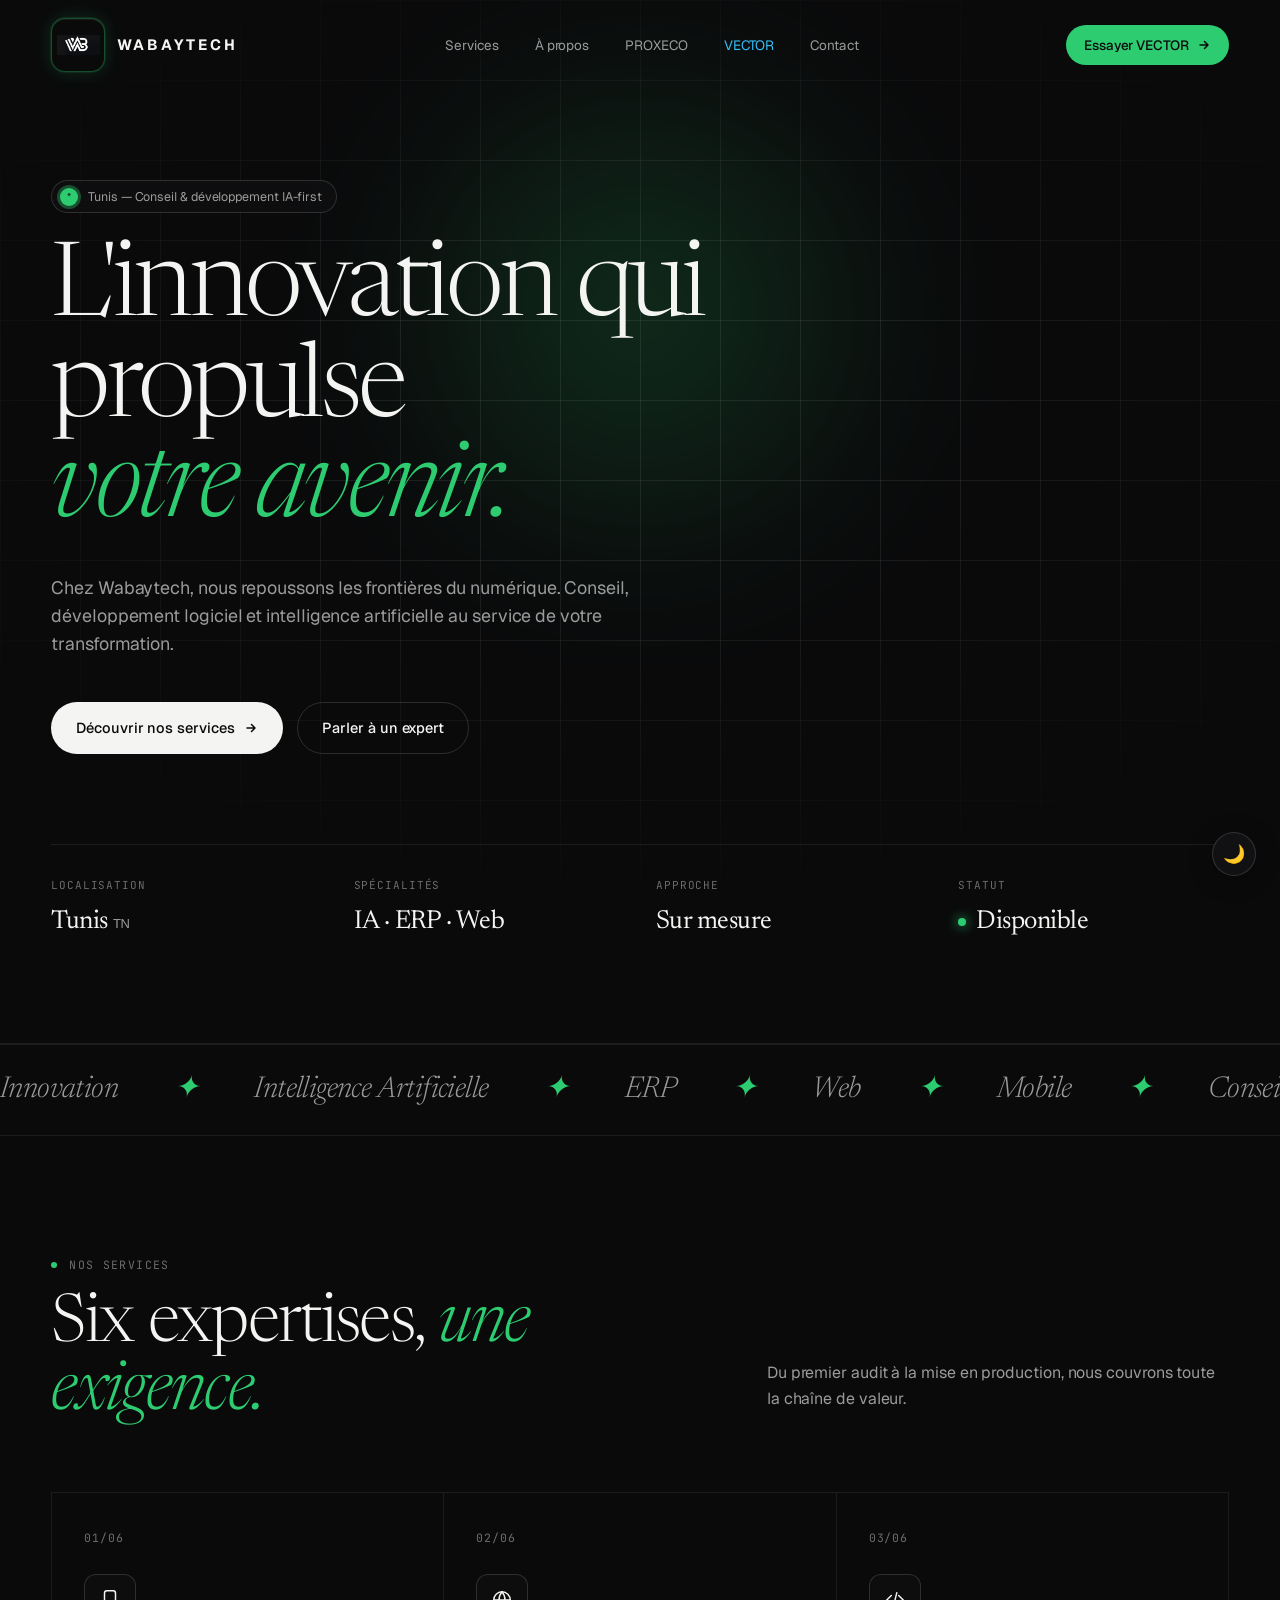
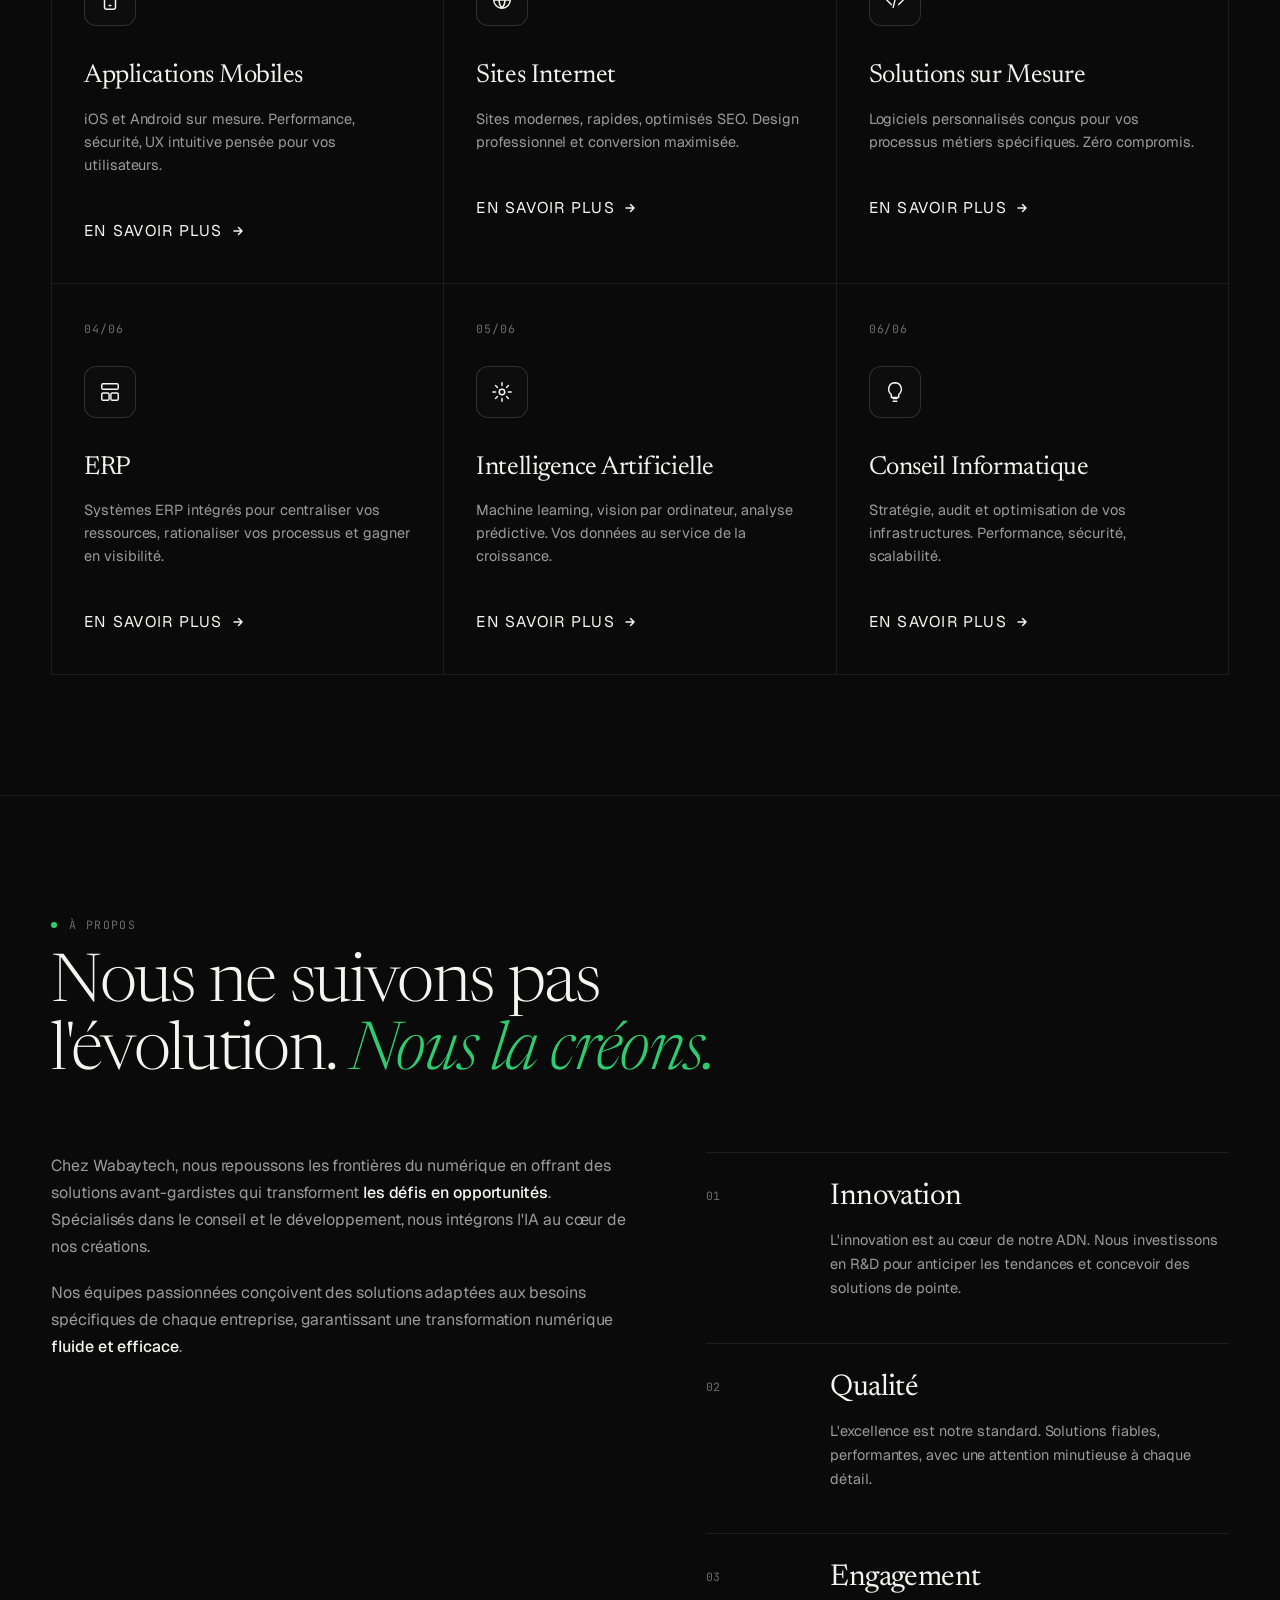
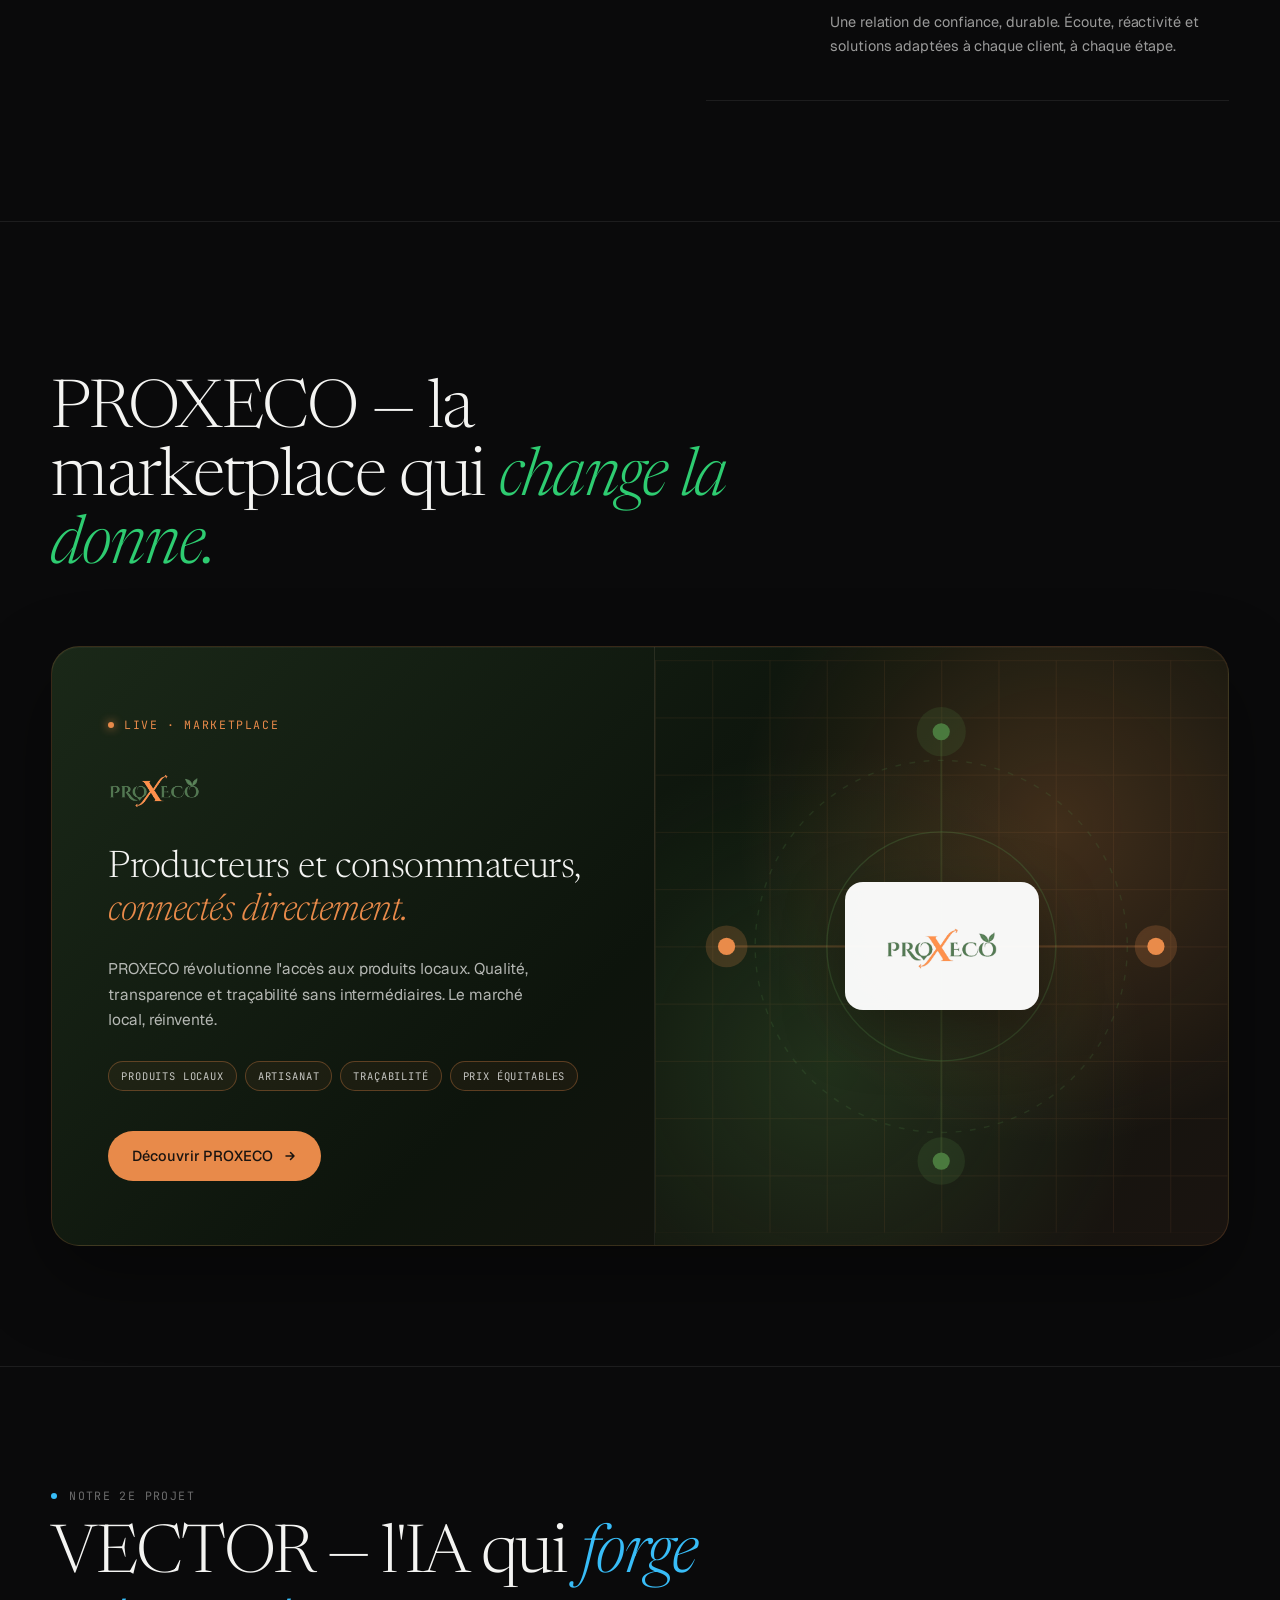
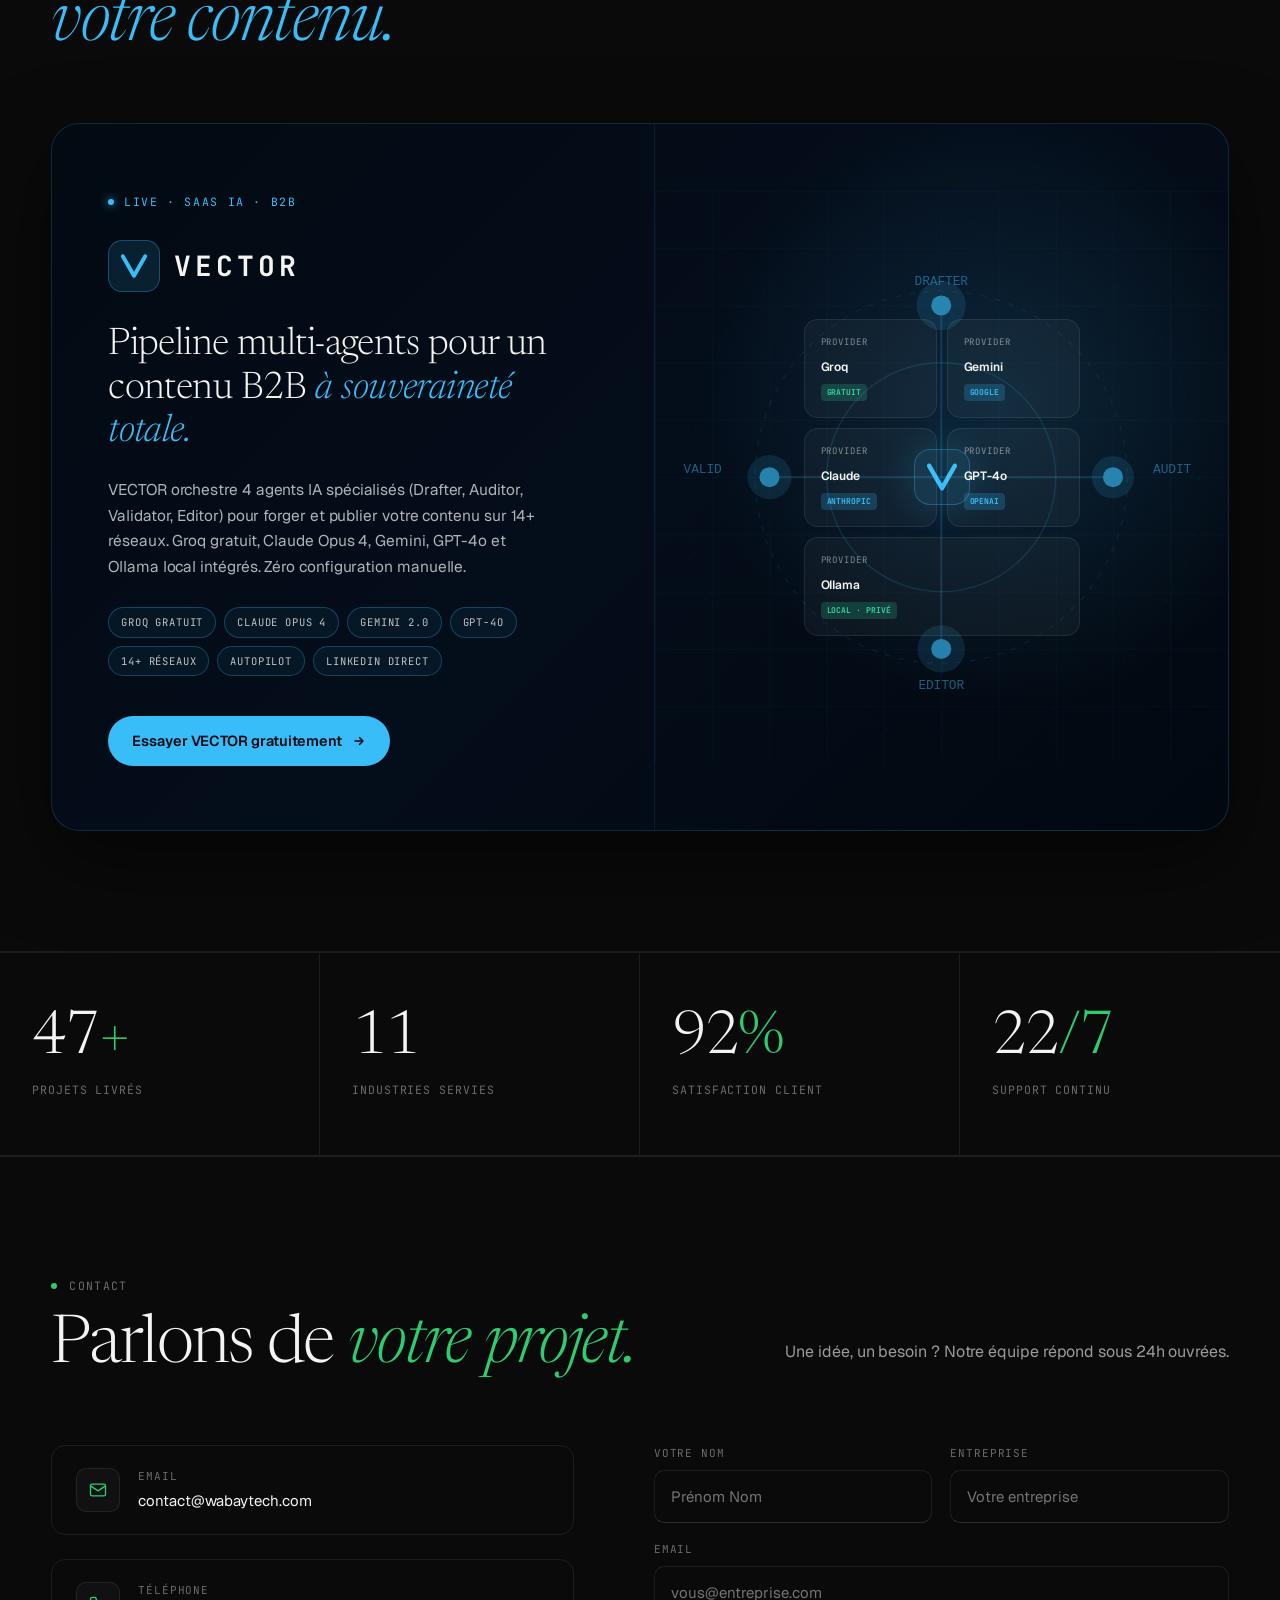
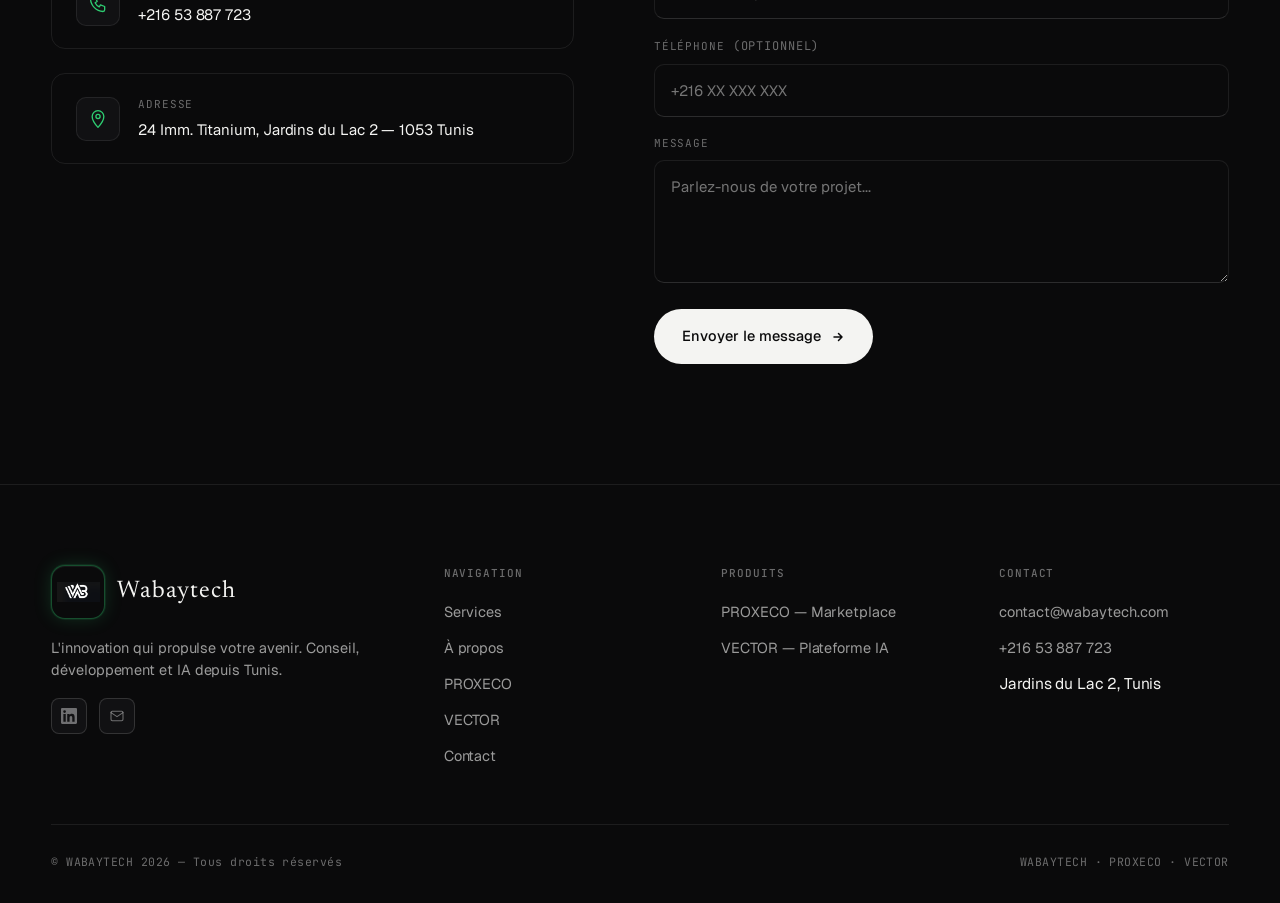
==== commit ff6f6fc1: "fix: full audit — light mode, favicon, stat counters, Safari webkit CSS light mode overrides (styles" ====
--- a/index.html
+++ b/index.html
@@ -19,7 +19,7 @@
 <meta name="twitter:description"content="Conseil, développement logiciel et IA depuis Tunis."/>
 
 <!-- Favicon inline SVG -->
-<link rel="icon" type="image/svg+xml" href="data:image/svg+xml,<svg xmlns='http://www.w3.org/2000/svg' viewBox='0 0 32 32'><rect width='32' height='32' rx='8' fill='%230a0a0b'/><path d='M6 8L16 24L26 8' stroke='%23a8d986' stroke-width='3.5' stroke-linecap='round' stroke-linejoin='round' fill='none'/></svg>"/>
+<link rel="icon" type="image/svg+xml" href="data:image/svg+xml,<svg xmlns='http://www.w3.org/2000/svg' viewBox='0 0 32 32'><rect width='32' height='32' rx='8' fill='%230a0a0b'/><path d='M6 8L16 24L26 8' stroke='%232ecc71' stroke-width='3.5' stroke-linecap='round' stroke-linejoin='round' fill='none'/></svg>"/>
 
 <link rel="preconnect" href="https://fonts.googleapis.com"/>
 <link rel="preconnect" href="https://fonts.gstatic.com" crossorigin/>
@@ -650,10 +650,10 @@
 
 <!-- ── Stats ────────────────────────────────────────────────────── -->
 <section class="section" style="padding:0;"><div class="stats">
-  <div class="stat reveal"><div class="stat-num">50<em>+</em></div><div class="stat-label">Projets livrés</div></div>
-  <div class="stat reveal"><div class="stat-num">12</div><div class="stat-label">Industries servies</div></div>
-  <div class="stat reveal"><div class="stat-num">98<em>%</em></div><div class="stat-label">Satisfaction client</div></div>
-  <div class="stat reveal"><div class="stat-num">24<em>/7</em></div><div class="stat-label">Support continu</div></div>
+  <div class="stat reveal"><div class="stat-num"><span class="stat-count" data-target="50">0</span><em>+</em></div><div class="stat-label">Projets livrés</div></div>
+  <div class="stat reveal"><div class="stat-num"><span class="stat-count" data-target="12">0</span></div><div class="stat-label">Industries servies</div></div>
+  <div class="stat reveal"><div class="stat-num"><span class="stat-count" data-target="98">0</span><em>%</em></div><div class="stat-label">Satisfaction client</div></div>
+  <div class="stat reveal"><div class="stat-num"><span class="stat-count" data-target="24">0</span><em>/7</em></div><div class="stat-label">Support continu</div></div>
 </div></section>
 
 <!-- ── Contact ──────────────────────────────────────────────────── -->
@@ -753,6 +753,22 @@
 <script>
 // Smooth scroll
 function go(e,id){if(e)e.preventDefault();var el=document.getElementById(id);if(el)window.scrollTo({top:el.offsetTop-70,behavior:'smooth'});}
+
+// ── Stat counter animation ─────────────────────────────────────
+function animCount(el){
+  var target=parseInt(el.dataset.target,10),duration=1400,start=Date.now();
+  (function tick(){
+    var p=Math.min((Date.now()-start)/duration,1),eased=1-Math.pow(1-p,3);
+    el.textContent=Math.floor(eased*target);
+    if(p<1)requestAnimationFrame(tick);else el.textContent=target;
+  })();
+}
+var statObs=new IntersectionObserver(function(entries){
+  entries.forEach(function(e){
+    if(e.isIntersecting){e.target.querySelectorAll('.stat-count').forEach(animCount);statObs.unobserve(e.target);}
+  });
+},{threshold:0.4});
+document.querySelectorAll('.stats').forEach(function(s){statObs.observe(s);});
 
 // Nav scroll effect
 window.addEventListener('scroll',function(){
--- a/styles.css
+++ b/styles.css
@@ -30,7 +30,9 @@
   --fg: #0a0a0b;
   --fg-mute: rgba(10,10,11,0.62);
   --fg-soft: rgba(10,10,11,0.42);
-  --accent-ink: #0a0a0b;
+  --accent:     #16a34a;        /* darker green for light mode — readable on white */
+  --accent-rgb: 22, 163, 74;
+  --accent-ink: #ffffff;
 }
 
 * { box-sizing: border-box; }
@@ -543,3 +545,77 @@
 
 /* selection */
 ::selection { background: var(--accent); color: var(--accent-ink); }
+
+/* ═══════════════════════════════════════════════════════════════
+   LIGHT MODE OVERRIDES — elements with hardcoded dark values
+   ═══════════════════════════════════════════════════════════════ */
+
+/* Nav scrolled */
+[data-theme="light"] .nav.scrolled {
+  background: rgba(246, 245, 241, 0.92);
+}
+
+/* Mobile nav dropdown */
+[data-theme="light"] .nav-links {
+  background: rgba(246, 245, 241, 0.97);
+  border-bottom-color: var(--line);
+}
+
+/* Hero pill */
+[data-theme="light"] .hero-pill {
+  background: rgba(255, 255, 255, 0.85);
+  border-color: var(--line-strong);
+  -webkit-backdrop-filter: blur(8px);
+  backdrop-filter: blur(8px);
+}
+
+/* Hero glow — reduce intensity on white bg */
+[data-theme="light"] .hero-glow {
+  opacity: 0.20;
+}
+
+/* Service icon */
+[data-theme="light"] .service-icon {
+  background: rgba(255, 255, 255, 0.75);
+  border-color: var(--line-strong);
+}
+
+/* Service card hover */
+[data-theme="light"] .service-card { background: var(--bg-card); }
+
+/* Stats bar */
+[data-theme="light"] .stats { background: var(--bg-elev); }
+[data-theme="light"] .stat  { border-right-color: var(--line); }
+
+/* Contact icon bg */
+[data-theme="light"] .contact-icon { background: var(--bg-elev); border-color: var(--line); }
+
+/* Marquee */
+[data-theme="light"] .marquee { background: var(--bg-elev); }
+
+/* ── Stat counter animation ───────────────────────────────────── */
+.stat-count { display: inline; }
+
+/* ── Enhanced value rows ─────────────────────────────────────── */
+.value-row:hover .value-num { color: var(--accent); }
+.value-row:hover .value-name { color: var(--fg); }
+
+/* ── Form enhancements ───────────────────────────────────────── */
+[data-theme="light"] .field input,
+[data-theme="light"] .field textarea {
+  background: var(--bg-elev);
+  border-color: var(--line-strong);
+}
+[data-theme="light"] .field input:focus,
+[data-theme="light"] .field textarea:focus {
+  background: #ffffff;
+}
+
+/* ── Contact item light mode ─────────────────────────────────── */
+[data-theme="light"] .contact-item {
+  background: var(--bg-elev);
+}
+
+/* ── Footer light mode ───────────────────────────────────────── */
+[data-theme="light"] .footer { background: var(--bg-elev); }
+[data-theme="light"] .footer-social a { background: var(--bg-card); }
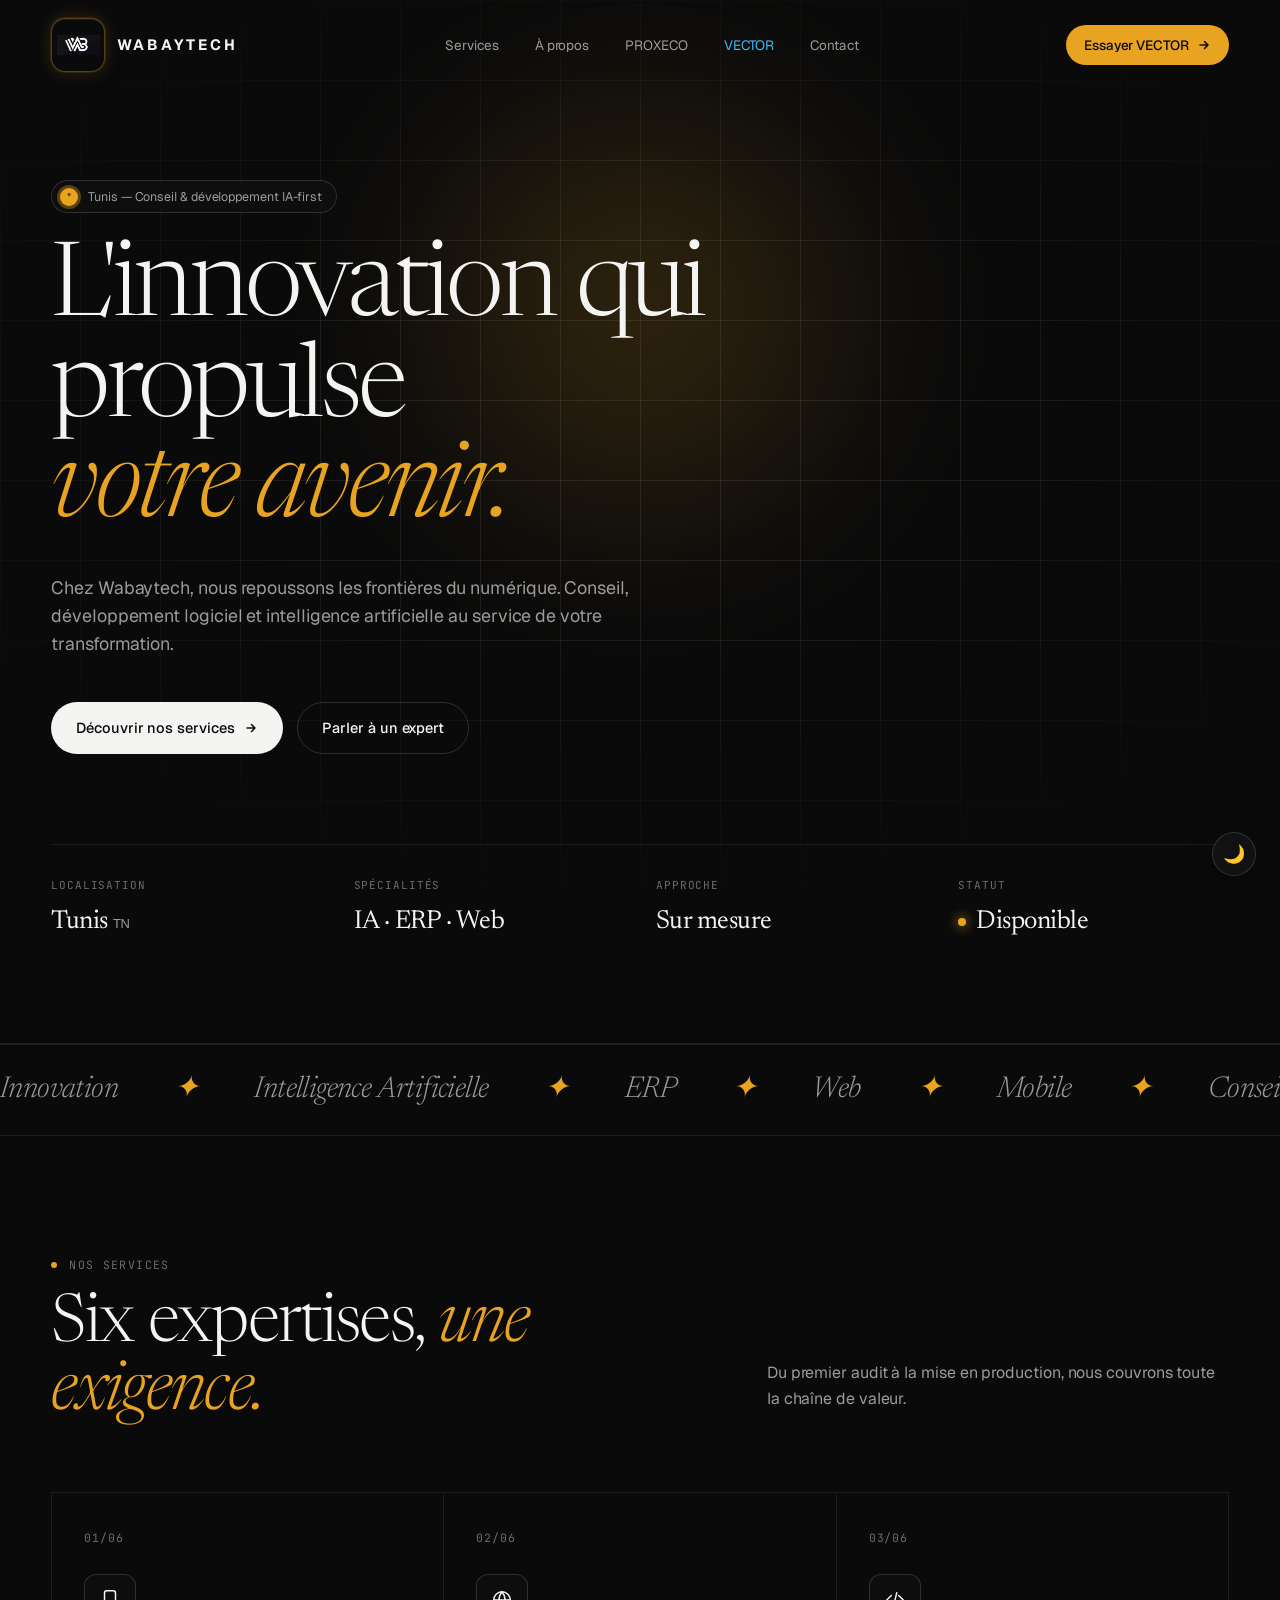
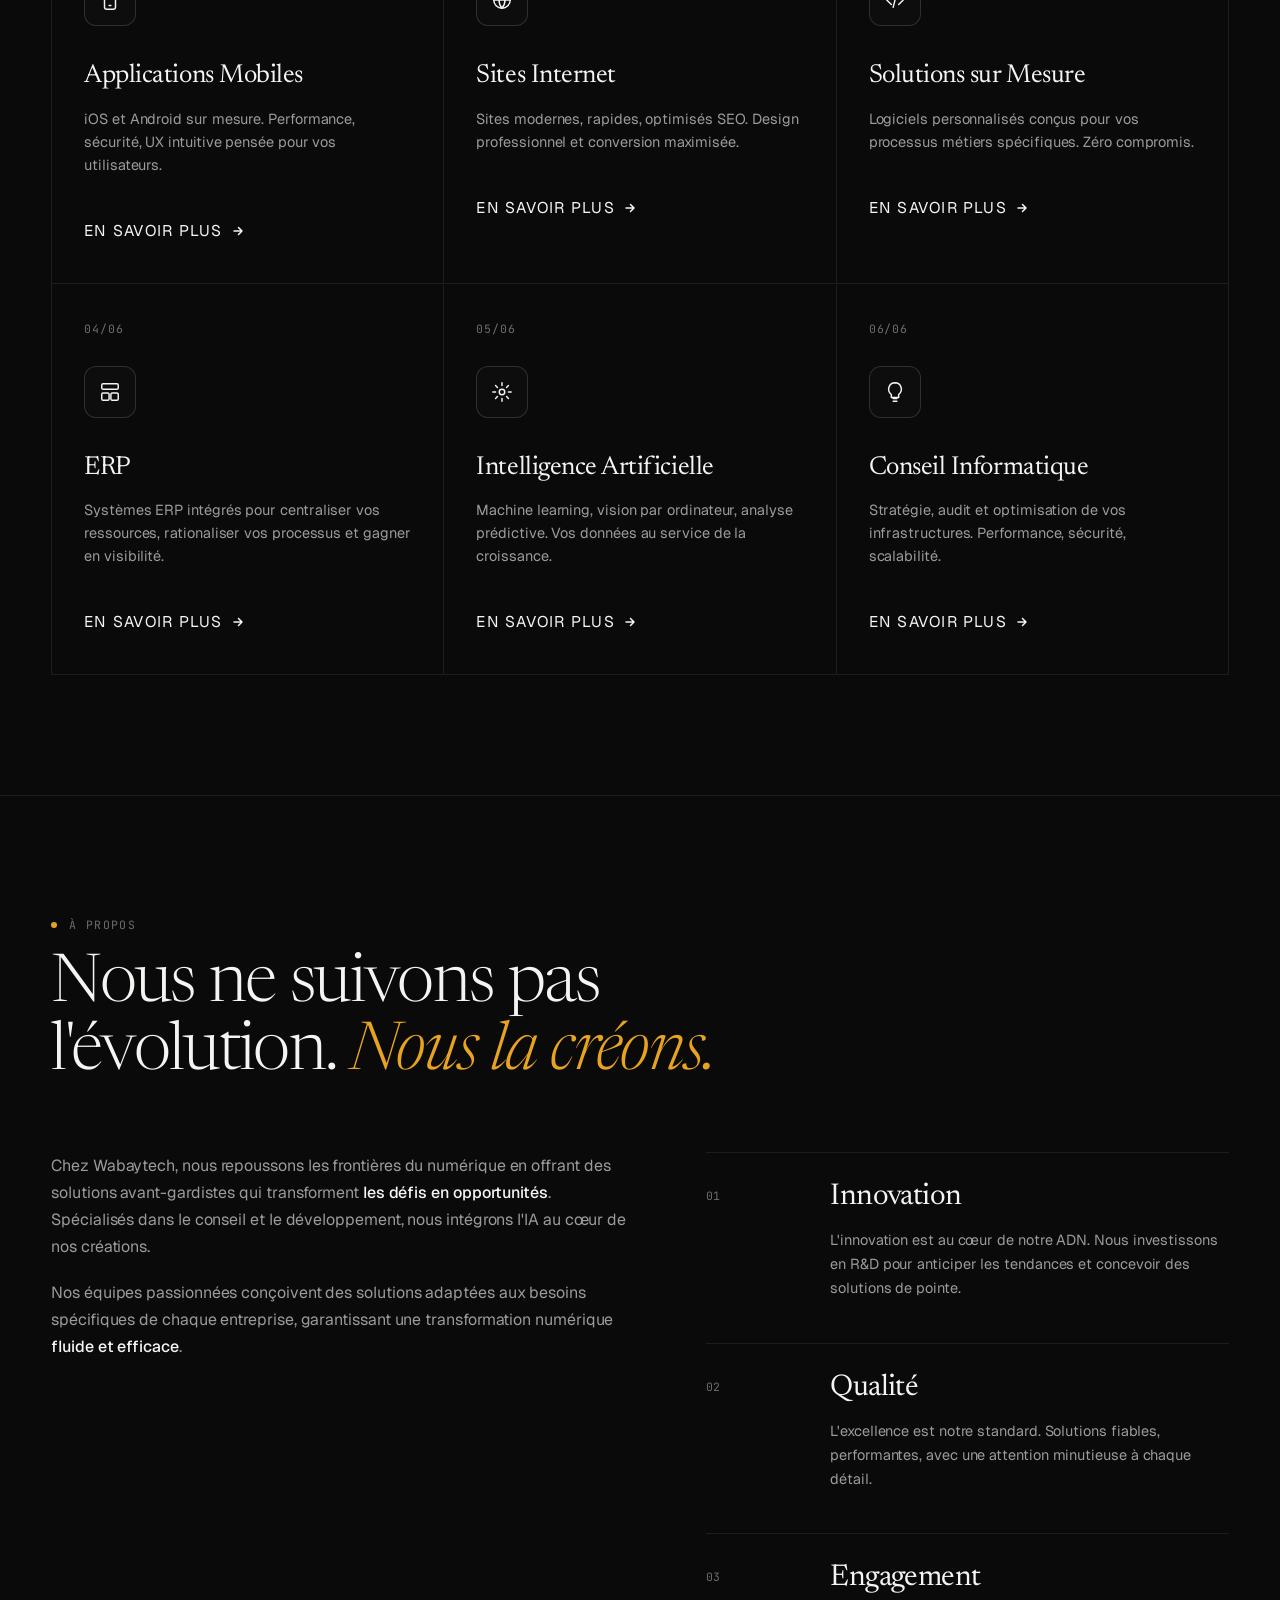
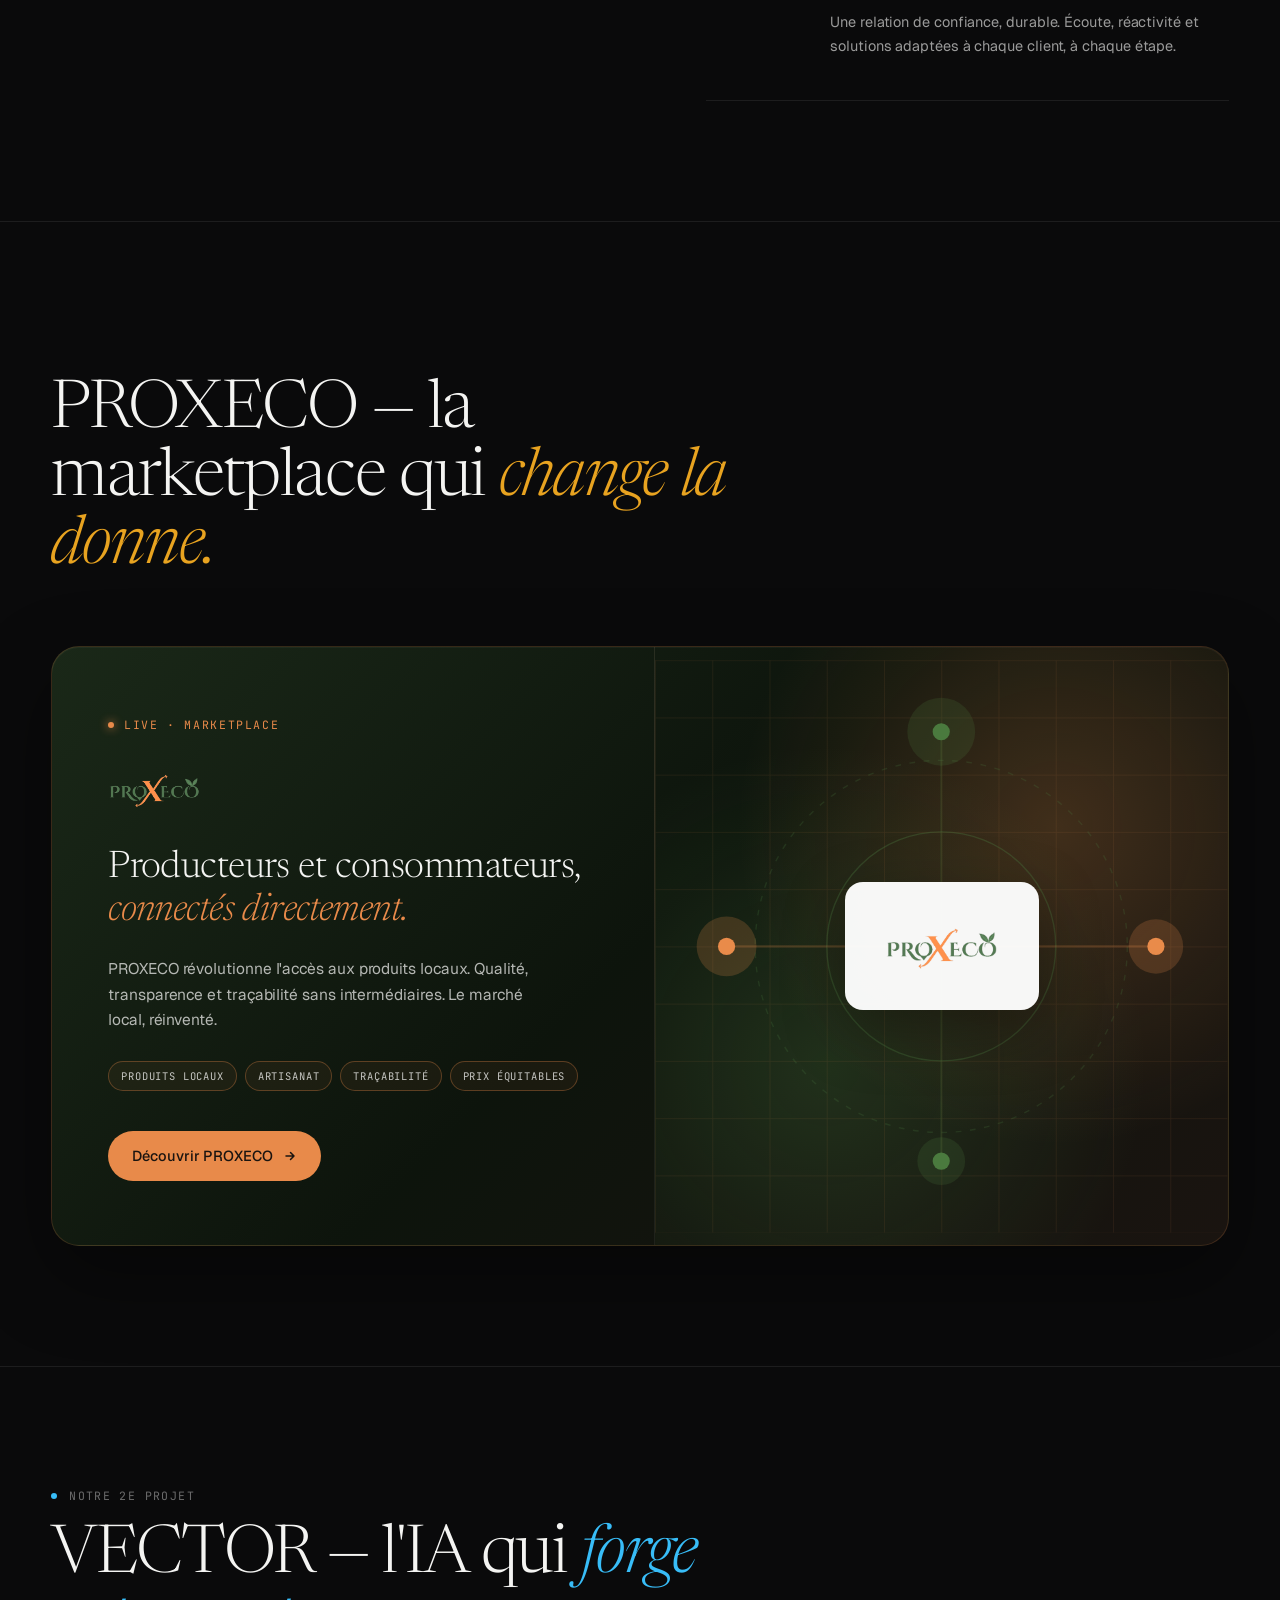
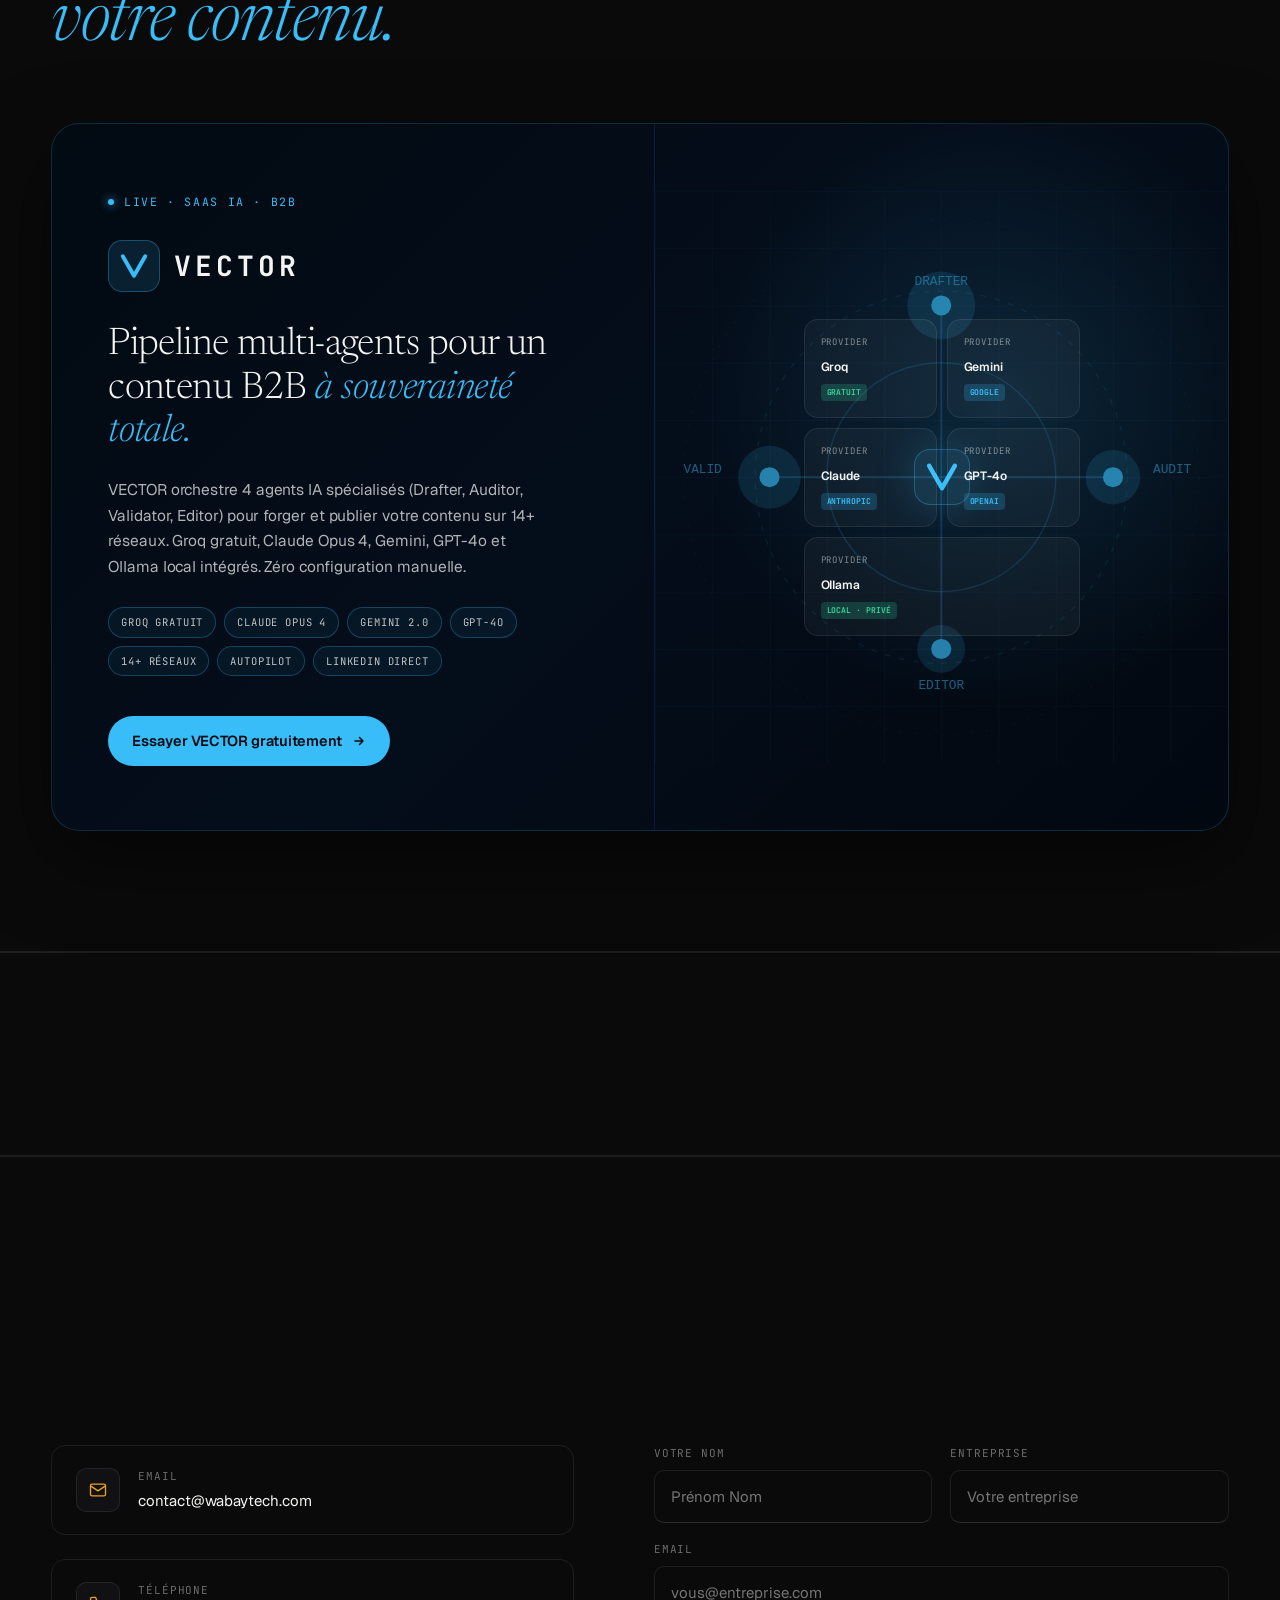
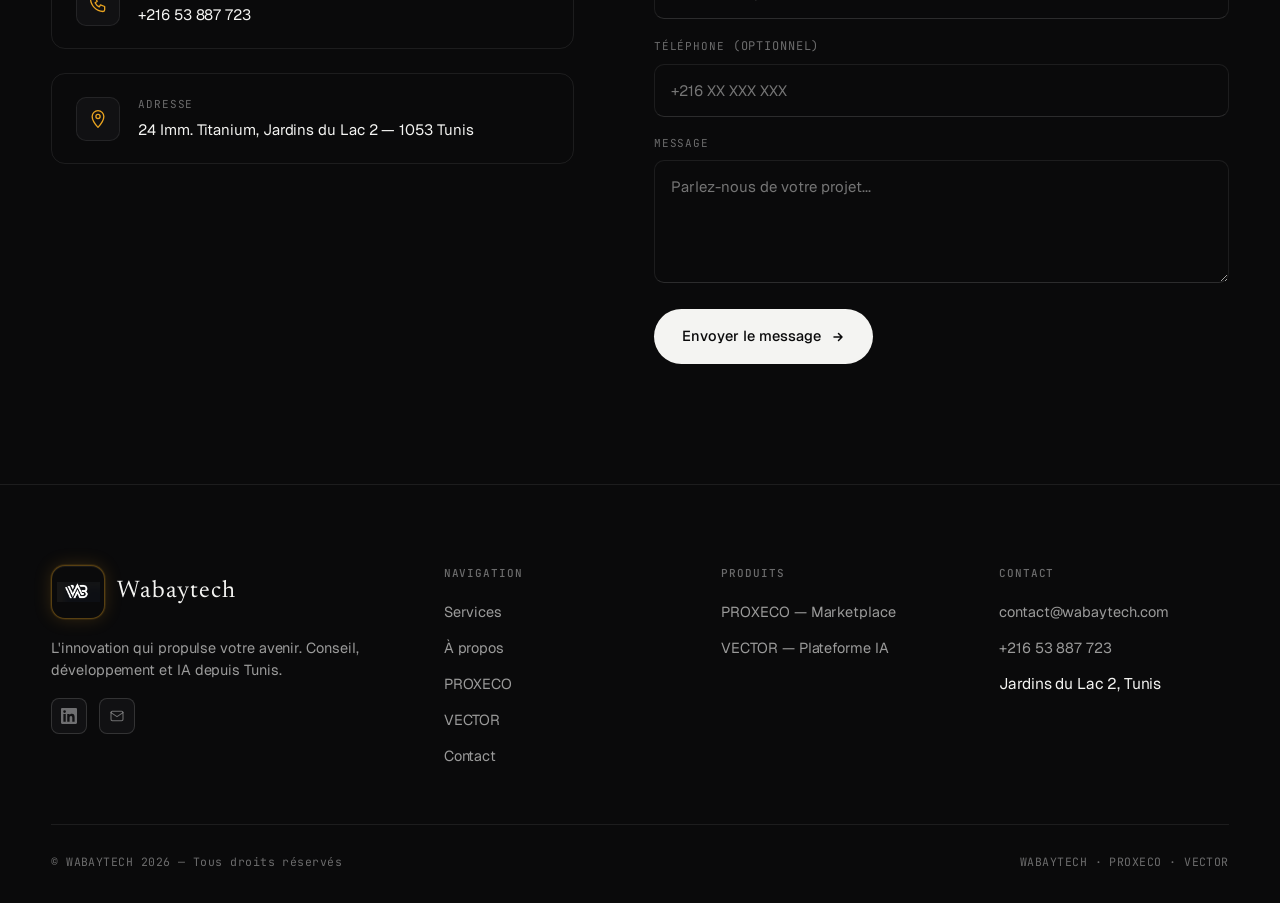
==== commit b13a7477: "feat: theme green → Gold (#e8a320 dark / #b87c0b light) Dark mode:  --accent #e8a320 = rgb(232,163,3" ====
--- a/index.html
+++ b/index.html
@@ -19,7 +19,7 @@
 <meta name="twitter:description"content="Conseil, développement logiciel et IA depuis Tunis."/>
 
 <!-- Favicon inline SVG -->
-<link rel="icon" type="image/svg+xml" href="data:image/svg+xml,<svg xmlns='http://www.w3.org/2000/svg' viewBox='0 0 32 32'><rect width='32' height='32' rx='8' fill='%230a0a0b'/><path d='M6 8L16 24L26 8' stroke='%232ecc71' stroke-width='3.5' stroke-linecap='round' stroke-linejoin='round' fill='none'/></svg>"/>
+<link rel="icon" type="image/svg+xml" href="data:image/svg+xml,<svg xmlns='http://www.w3.org/2000/svg' viewBox='0 0 32 32'><rect width='32' height='32' rx='8' fill='%230a0a0b'/><path d='M6 8L16 24L26 8' stroke='%23e8a320' stroke-width='3.5' stroke-linecap='round' stroke-linejoin='round' fill='none'/></svg>"/>
 
 <link rel="preconnect" href="https://fonts.googleapis.com"/>
 <link rel="preconnect" href="https://fonts.gstatic.com" crossorigin/>
@@ -161,8 +161,8 @@
   font: inherit; cursor: pointer; color: inherit;
 }
 .service-card.expanded {
-  background: rgba(var(--accent-rgb, 46,204,113), .05);
-  border-color: rgba(var(--accent-rgb, 46,204,113), .30);
+  background: rgba(var(--accent-rgb, 232,163,32), .05);
+  border-color: rgba(var(--accent-rgb, 232,163,32), .30);
   z-index: 2;
 }
 .service-card.expanded .service-icon {
@@ -234,7 +234,7 @@
   text-transform: uppercase; letter-spacing: .1em;
   border: none; cursor: pointer;
   transition: transform .2s, filter .2s, box-shadow .2s;
-  box-shadow: 0 4px 20px rgba(var(--accent-rgb, 46,204,113), 0.35);
+  box-shadow: 0 4px 20px rgba(var(--accent-rgb, 232,163,32), 0.35);
 }
 .svc-next:hover  { transform: translateY(-1px); filter: brightness(1.06); }
 .svc-next:active { transform: scale(.97); }
--- a/styles.css
+++ b/styles.css
@@ -9,8 +9,8 @@
   --fg: #f4f4f2;
   --fg-mute: rgba(244,244,242,0.62);
   --fg-soft: rgba(244,244,242,0.42);
-  --accent:     #2ecc71;           /* vibrant emerald green — RGB full support */
-  --accent-rgb: 46, 204, 113;      /* used in rgba() for opacity variants */
+  --accent:     #e8a320;           /* gold — RGB full support */
+  --accent-rgb: 232, 163, 32;      /* used in rgba() for opacity variants */
   --accent-ink: #0a0a0b;
   --px-green: #4a7a3f;
   --px-green-deep: #2f5128;
@@ -30,8 +30,8 @@
   --fg: #0a0a0b;
   --fg-mute: rgba(10,10,11,0.62);
   --fg-soft: rgba(10,10,11,0.42);
-  --accent:     #16a34a;        /* darker green for light mode — readable on white */
-  --accent-rgb: 22, 163, 74;
+  --accent:     #b87c0b;        /* dark gold for light mode — readable on white */
+  --accent-rgb: 184, 124, 11;
   --accent-ink: #ffffff;
 }
 
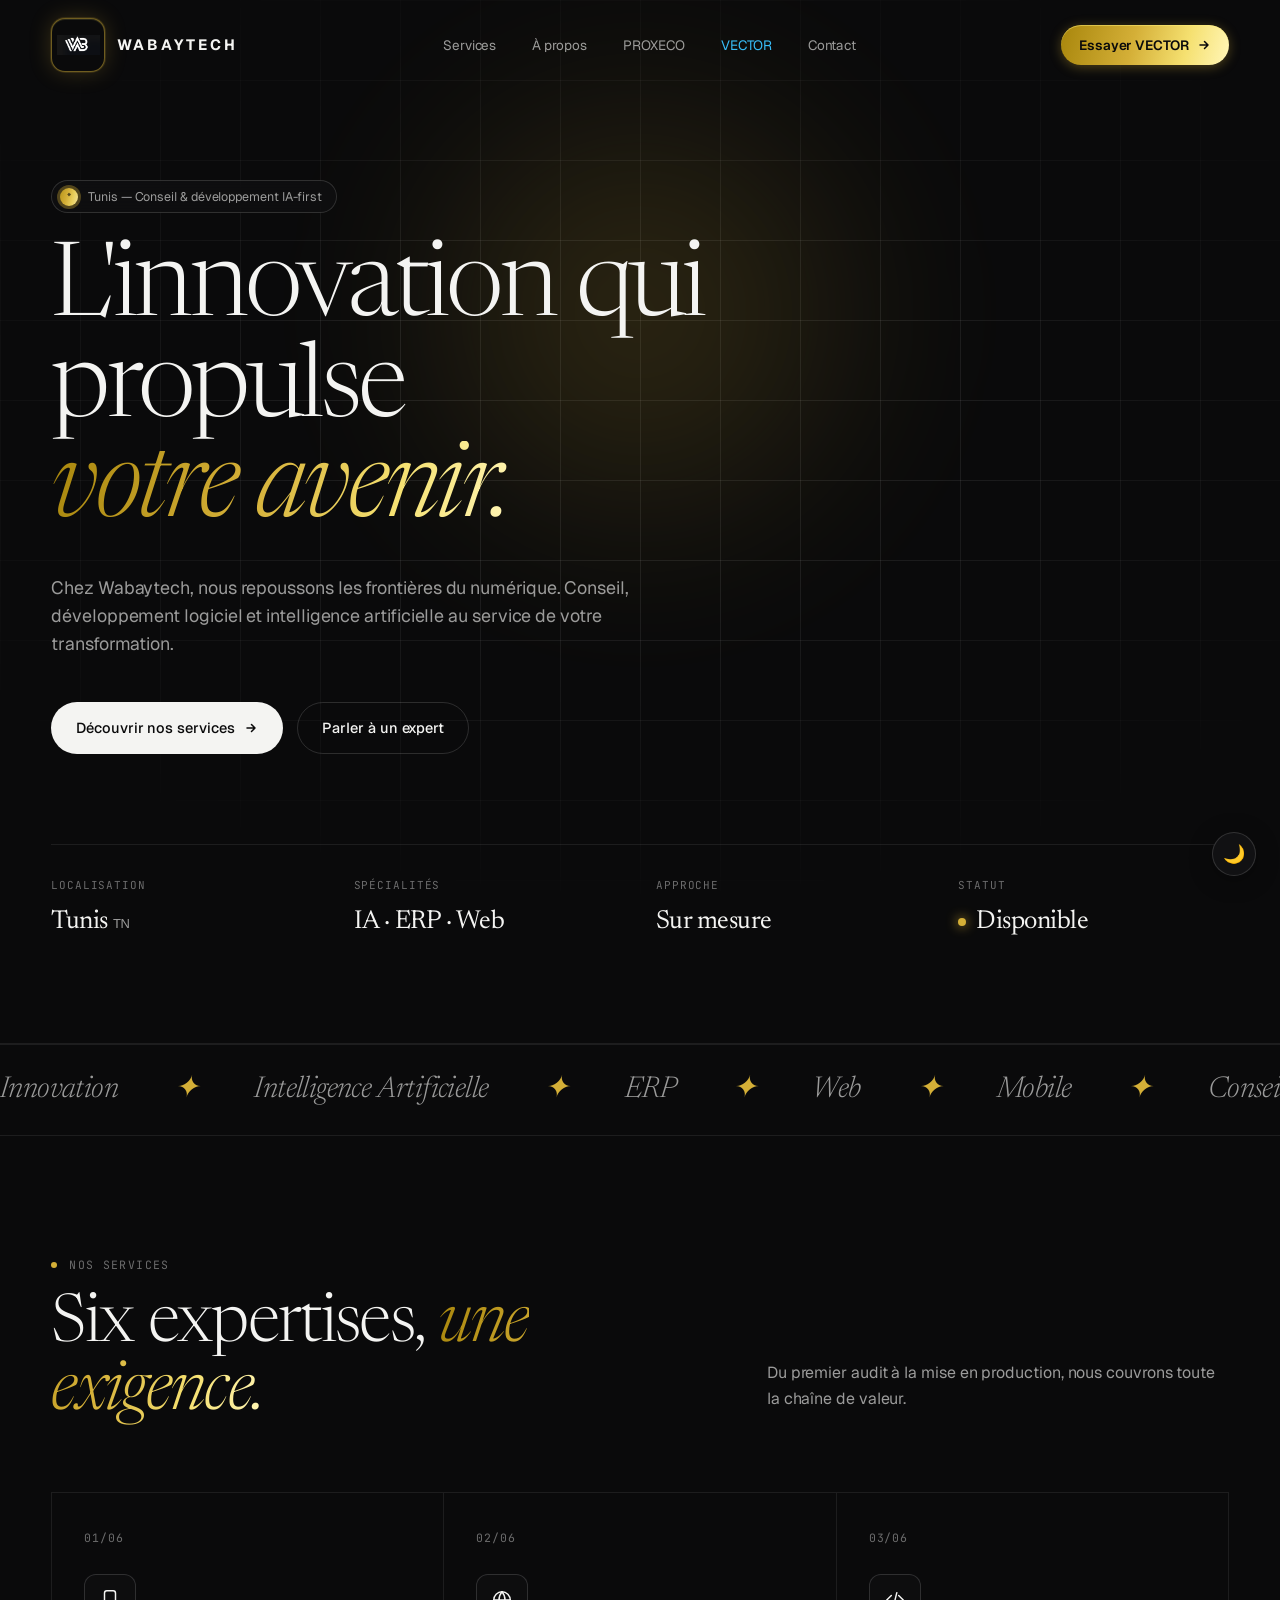
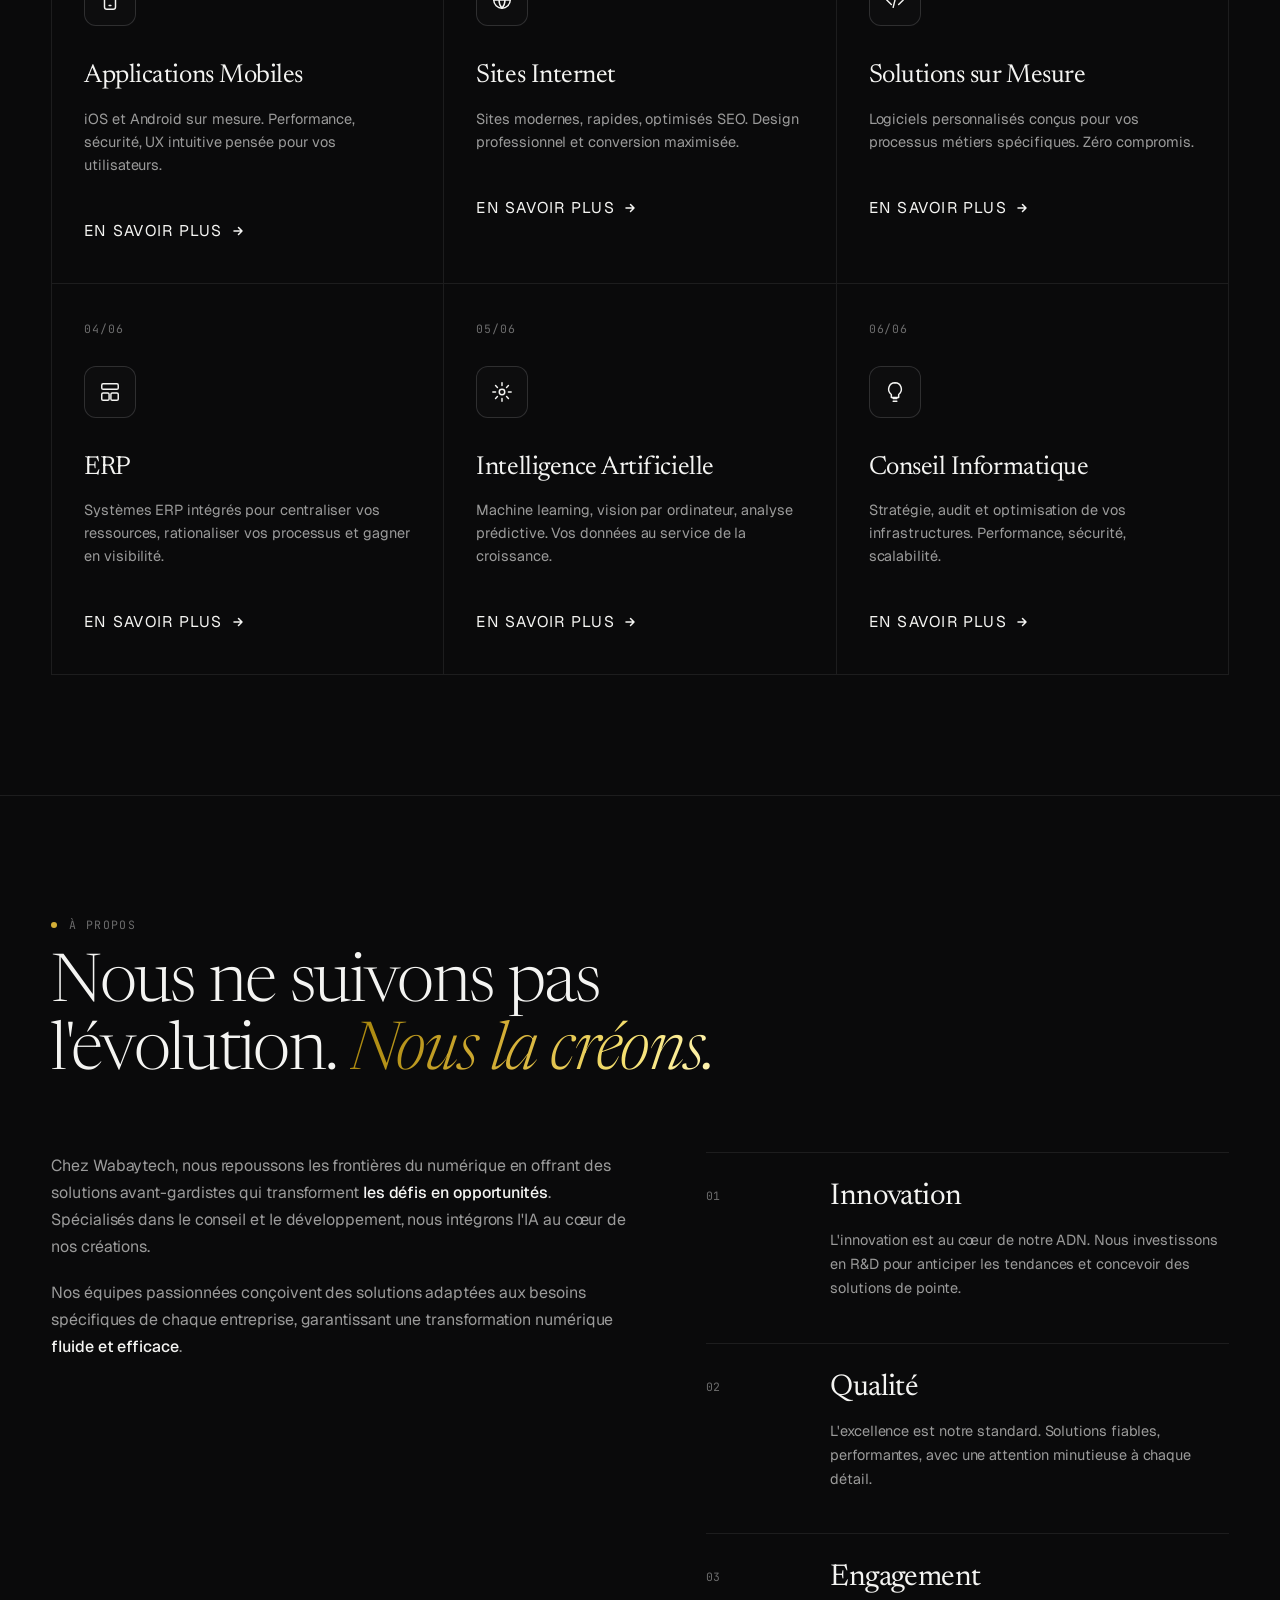
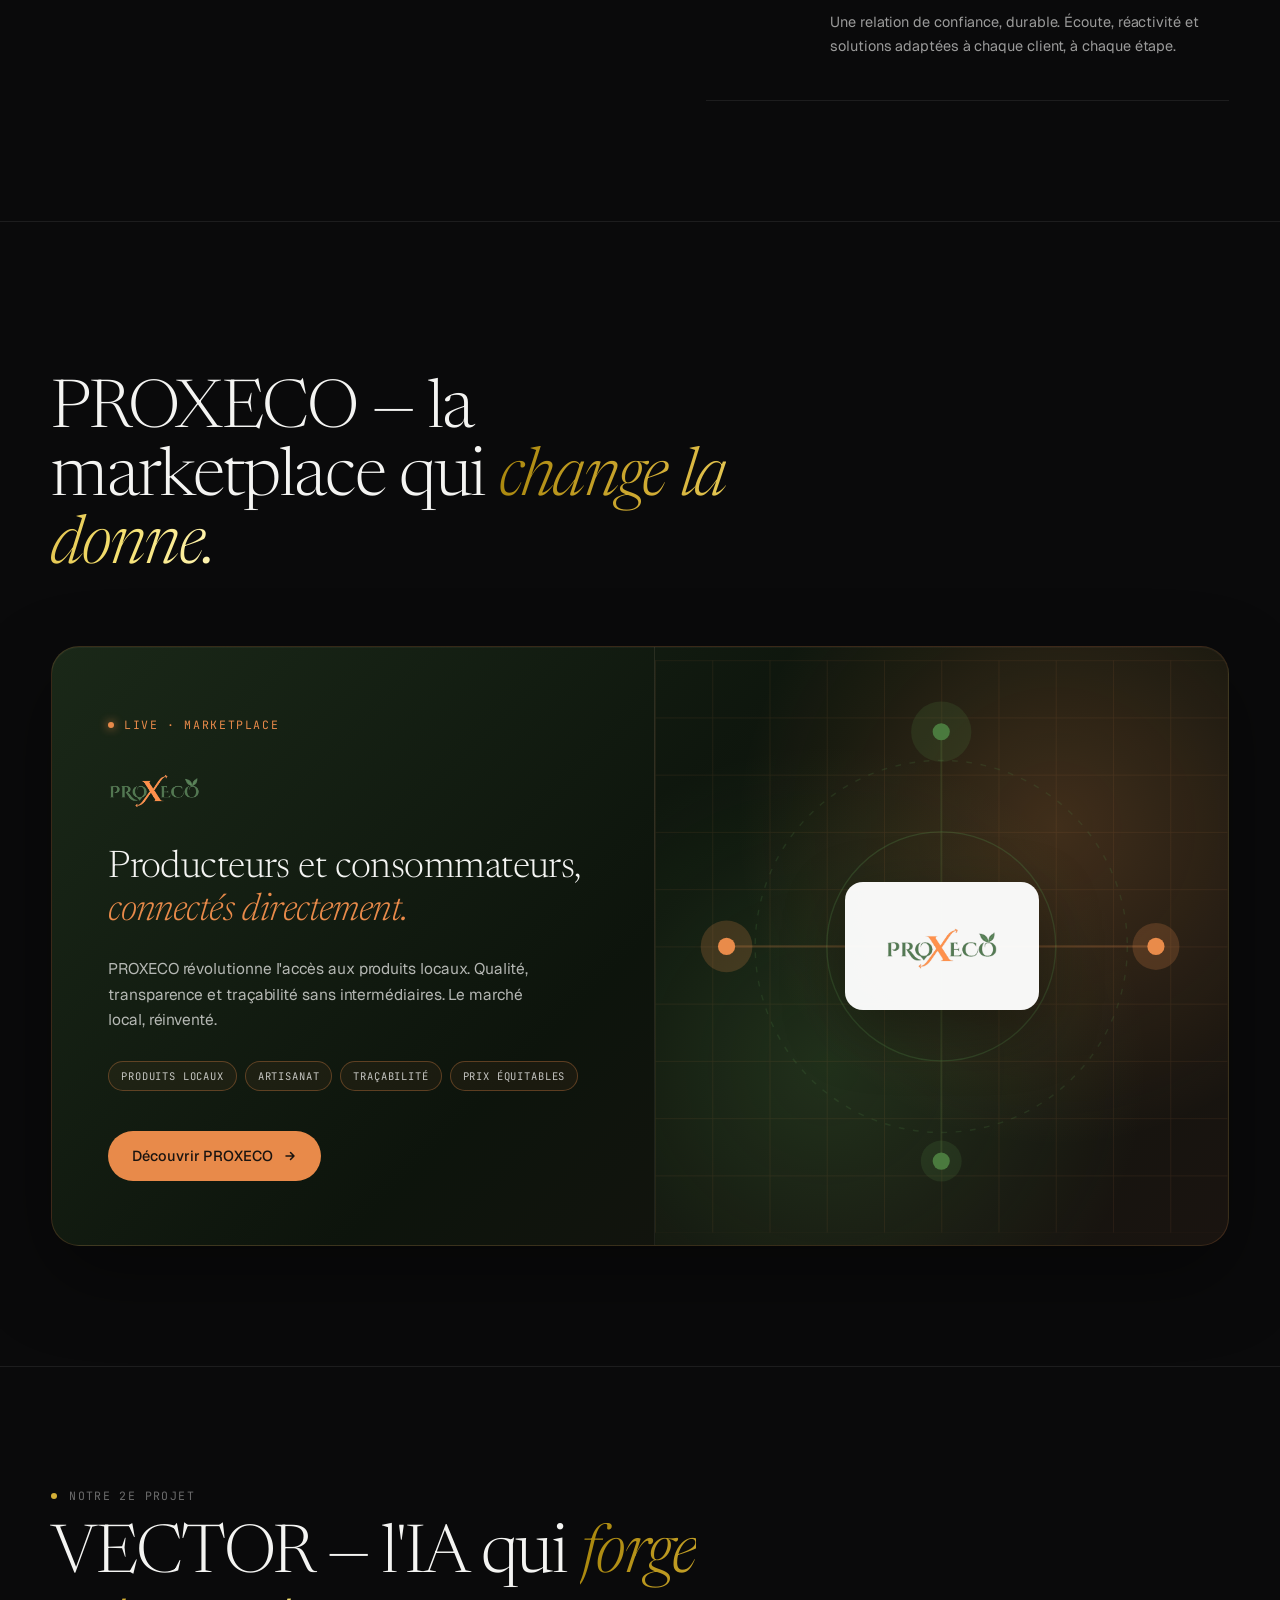
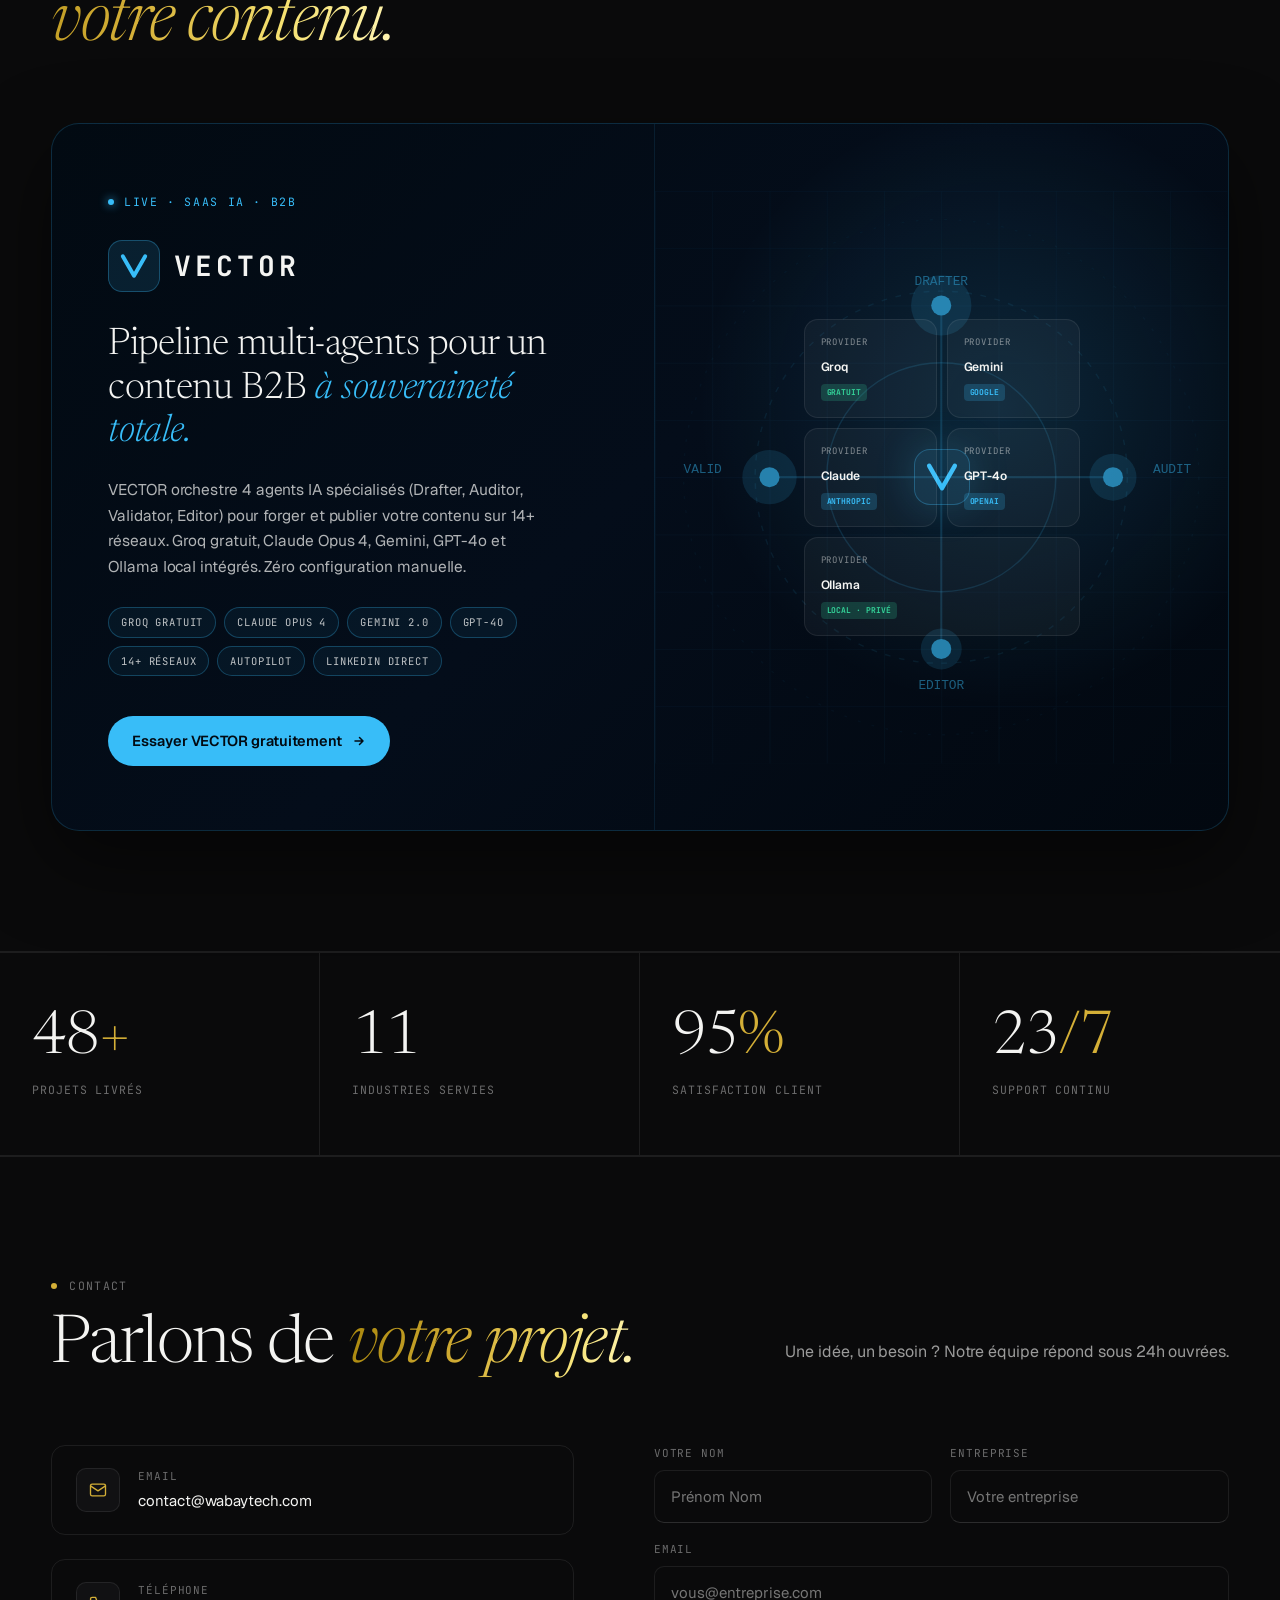
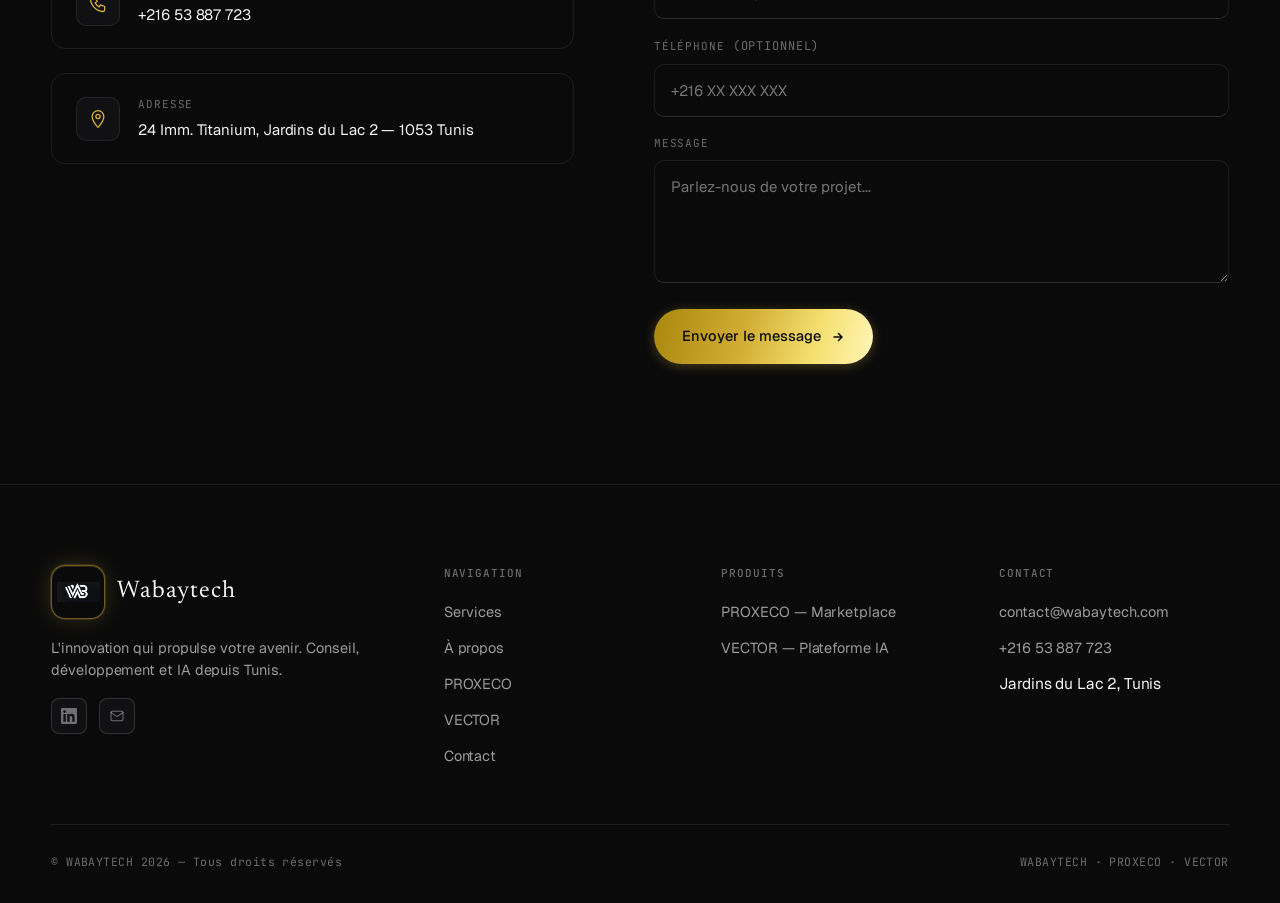
==== commit dfa1ff86: "feat: true Metallic Gold theme with shimmer animation Color: #D4AF37 = rgb(212,175,55) — classic met" ====
--- a/index.html
+++ b/index.html
@@ -19,7 +19,7 @@
 <meta name="twitter:description"content="Conseil, développement logiciel et IA depuis Tunis."/>
 
 <!-- Favicon inline SVG -->
-<link rel="icon" type="image/svg+xml" href="data:image/svg+xml,<svg xmlns='http://www.w3.org/2000/svg' viewBox='0 0 32 32'><rect width='32' height='32' rx='8' fill='%230a0a0b'/><path d='M6 8L16 24L26 8' stroke='%23e8a320' stroke-width='3.5' stroke-linecap='round' stroke-linejoin='round' fill='none'/></svg>"/>
+<link rel="icon" type="image/svg+xml" href="data:image/svg+xml,<svg xmlns='http://www.w3.org/2000/svg' viewBox='0 0 32 32'><rect width='32' height='32' rx='8' fill='%230a0a0b'/><path d='M6 8L16 24L26 8' stroke='%23D4AF37' stroke-width='3.5' stroke-linecap='round' stroke-linejoin='round' fill='none'/></svg>"/>
 
 <link rel="preconnect" href="https://fonts.googleapis.com"/>
 <link rel="preconnect" href="https://fonts.gstatic.com" crossorigin/>
@@ -161,8 +161,8 @@
   font: inherit; cursor: pointer; color: inherit;
 }
 .service-card.expanded {
-  background: rgba(var(--accent-rgb, 232,163,32), .05);
-  border-color: rgba(var(--accent-rgb, 232,163,32), .30);
+  background: rgba(var(--accent-rgb, 212,175,55), .05);
+  border-color: rgba(var(--accent-rgb, 212,175,55), .30);
   z-index: 2;
 }
 .service-card.expanded .service-icon {
@@ -234,7 +234,7 @@
   text-transform: uppercase; letter-spacing: .1em;
   border: none; cursor: pointer;
   transition: transform .2s, filter .2s, box-shadow .2s;
-  box-shadow: 0 4px 20px rgba(var(--accent-rgb, 232,163,32), 0.35);
+  box-shadow: 0 4px 20px rgba(var(--accent-rgb, 212,175,55), 0.35);
 }
 .svc-next:hover  { transform: translateY(-1px); filter: brightness(1.06); }
 .svc-next:active { transform: scale(.97); }
--- a/styles.css
+++ b/styles.css
@@ -9,9 +9,22 @@
   --fg: #f4f4f2;
   --fg-mute: rgba(244,244,242,0.62);
   --fg-soft: rgba(244,244,242,0.42);
-  --accent:     #e8a320;           /* gold — RGB full support */
-  --accent-rgb: 232, 163, 32;      /* used in rgba() for opacity variants */
-  --accent-ink: #0a0a0b;
+  --accent:       #D4AF37;              /* Metallic Gold — classic */
+  --accent-rgb:   212, 175, 55;         /* rgba() usage */
+  --accent-ink:   #0a0a0b;
+  --gold-light:   #F5E070;              /* highlight */
+  --gold-mid:     #D4AF37;              /* base */
+  --gold-dark:    #A8860C;              /* shadow */
+  --gold-shine: linear-gradient(
+    105deg,
+    #A8860C 0%,
+    #D4AF37 22%,
+    #F5E070 38%,
+    #FFF4B0 50%,
+    #F5E070 62%,
+    #D4AF37 78%,
+    #A8860C 100%
+  );
   --px-green: #4a7a3f;
   --px-green-deep: #2f5128;
   --px-orange: #e88a4a;
@@ -30,9 +43,19 @@
   --fg: #0a0a0b;
   --fg-mute: rgba(10,10,11,0.62);
   --fg-soft: rgba(10,10,11,0.42);
-  --accent:     #b87c0b;        /* dark gold for light mode — readable on white */
-  --accent-rgb: 184, 124, 11;
+  --accent:     #9A7209;        /* dark metallic gold — light mode */
+  --accent-rgb: 154, 114, 9;
   --accent-ink: #ffffff;
+  --gold-shine: linear-gradient(
+    105deg,
+    #7A5A06 0%,
+    #C49820 25%,
+    #E8D060 40%,
+    #C49820 50%,
+    #9A7209 65%,
+    #C49820 80%,
+    #7A5A06 100%
+  );
 }
 
 * { box-sizing: border-box; }
@@ -68,8 +91,8 @@
 }
 .nav.scrolled {
   background: rgba(10, 10, 11, 0.82);
+  -webkit-backdrop-filter: blur(18px);
   backdrop-filter: blur(18px);
-  -webkit-backdrop-filter: blur(18px);
   border-bottom-color: var(--line);
 }
 .nav-logo { display: flex; align-items: center; gap: 12px; }
@@ -140,8 +163,8 @@
     linear-gradient(var(--line) 1px, transparent 1px),
     linear-gradient(90deg, var(--line) 1px, transparent 1px);
   background-size: 80px 80px;
+  -webkit-mask-image: radial-gradient(ellipse 80% 60% at 50% 40%, black 30%, transparent 80%);
   mask-image: radial-gradient(ellipse 80% 60% at 50% 40%, black 30%, transparent 80%);
-  -webkit-mask-image: radial-gradient(ellipse 80% 60% at 50% 40%, black 30%, transparent 80%);
   pointer-events: none;
 }
 .hero-glow {
@@ -619,3 +642,145 @@
 /* ── Footer light mode ───────────────────────────────────────── */
 [data-theme="light"] .footer { background: var(--bg-elev); }
 [data-theme="light"] .footer-social a { background: var(--bg-card); }
+
+/* ═══════════════════════════════════════════════════════════════
+   GOLD METALLIC EFFECT
+   ═══════════════════════════════════════════════════════════════ */
+
+/* Shimmer animation — moves the bright spot across */
+@keyframes gold-shimmer {
+  0%   { background-position: -200% center; }
+  100% { background-position:  200% center; }
+}
+@keyframes gold-pulse-ring {
+  0%   { transform: scale(.85); opacity: .55; }
+  100% { transform: scale(1.65); opacity: 0;  }
+}
+
+/* ── Gold utility class ───────────────── */
+.gold-bg {
+  background: var(--gold-shine);
+  background-size: 200% auto;
+  animation: gold-shimmer 3.5s linear infinite;
+  color: #0a0a0b;
+}
+
+/* ── Nav CTA button — metallic gold ──── */
+.nav-cta {
+  background: var(--gold-shine) !important;
+  background-size: 200% auto !important;
+  animation: gold-shimmer 3.5s linear infinite;
+  color: #0a0a0b !important;
+  font-weight: 600;
+  box-shadow: 0 2px 12px rgba(212,175,55,.35),
+              0 1px 0 rgba(255,240,120,.5) inset;
+}
+.nav-cta:hover {
+  filter: brightness(1.08);
+  box-shadow: 0 4px 20px rgba(212,175,55,.5),
+              0 1px 0 rgba(255,240,120,.6) inset;
+}
+
+/* ── Hero pill dot — gold shimmer ────── */
+.hero-pill-dot {
+  background: var(--gold-shine);
+  background-size: 200% auto;
+  animation: gold-shimmer 3.5s linear infinite;
+  color: #0a0a0b;
+}
+.hero-pill-dot::before {
+  background: var(--gold-mid);
+  animation: gold-pulse-ring 2.2s ease-out infinite;
+}
+
+/* ── Svc-next button — metallic gold ── */
+.svc-next {
+  background: var(--gold-shine) !important;
+  background-size: 200% auto !important;
+  animation: gold-shimmer 3.5s linear infinite;
+  color: #0a0a0b !important;
+  box-shadow: 0 4px 18px rgba(212,175,55,.40),
+              0 1px 0 rgba(255,240,120,.4) inset;
+}
+.svc-next:hover { filter: brightness(1.08); }
+
+/* ── Form submit button — gold ─────────── */
+.form button {
+  background: var(--gold-shine);
+  background-size: 200% auto;
+  animation: gold-shimmer 3.5s linear infinite;
+  color: #0a0a0b;
+  box-shadow: 0 2px 12px rgba(212,175,55,.3);
+}
+.form button:hover { filter: brightness(1.06); }
+
+/* ── Logo wrap — gold border glow ─────── */
+.wb-logo-wrap {
+  border-color: rgba(212, 175, 55, 0.5);
+  box-shadow: 0 0 0 1px rgba(212,175,55,.15),
+              0 0 22px rgba(212,175,55,.22),
+              inset 0 1px 0 rgba(255,240,120,.12);
+}
+.nav-logo:hover .wb-logo-wrap {
+  border-color: rgba(212,175,55,.8);
+  box-shadow: 0 0 0 1px rgba(212,175,55,.25),
+              0 0 35px rgba(212,175,55,.40),
+              inset 0 1px 0 rgba(255,240,120,.2);
+}
+
+/* ── Eyebrow dot — gold ──────────────── */
+.eyebrow::before { background: var(--gold-mid); }
+
+/* ── Section title em — gold shimmer ─── */
+.section-title em {
+  background: var(--gold-shine);
+  background-size: 200% auto;
+  -webkit-background-clip: text;
+  background-clip: text;
+  -webkit-text-fill-color: transparent;
+  animation: gold-shimmer 4s linear infinite;
+}
+
+/* ── Hero h1 em — gold shimmer ──────── */
+.hero-h1 em {
+  background: var(--gold-shine);
+  background-size: 200% auto;
+  -webkit-background-clip: text;
+  background-clip: text;
+  -webkit-text-fill-color: transparent;
+  animation: gold-shimmer 4s linear infinite;
+}
+
+/* ── Marquee separator dots ─────────── */
+.marquee-item::after { color: var(--gold-mid); }
+
+/* ── Contact hover ───────────────────── */
+.contact-item:hover { border-color: var(--gold-mid); }
+.contact-icon { color: var(--gold-mid); }
+
+/* ── Selection ───────────────────────── */
+::selection { background: var(--gold-mid); color: #0a0a0b; }
+
+/* ── Light mode overrides for gold ─── */
+[data-theme="light"] .nav-cta {
+  box-shadow: 0 2px 12px rgba(154,114,9,.3);
+}
+[data-theme="light"] .section-title em,
+[data-theme="light"] .hero-h1 em {
+  background: linear-gradient(
+    105deg,
+    #7A5A06 0%,
+    #C49820 30%,
+    #7A5A06 60%,
+    #C49820 100%
+  );
+  background-size: 200% auto;
+  -webkit-background-clip: text;
+  background-clip: text;
+  -webkit-text-fill-color: transparent;
+  animation: gold-shimmer 4s linear infinite;
+}
+[data-theme="light"] .form button.sent {
+  background: var(--gold-shine);
+  color: #0a0a0b;
+}
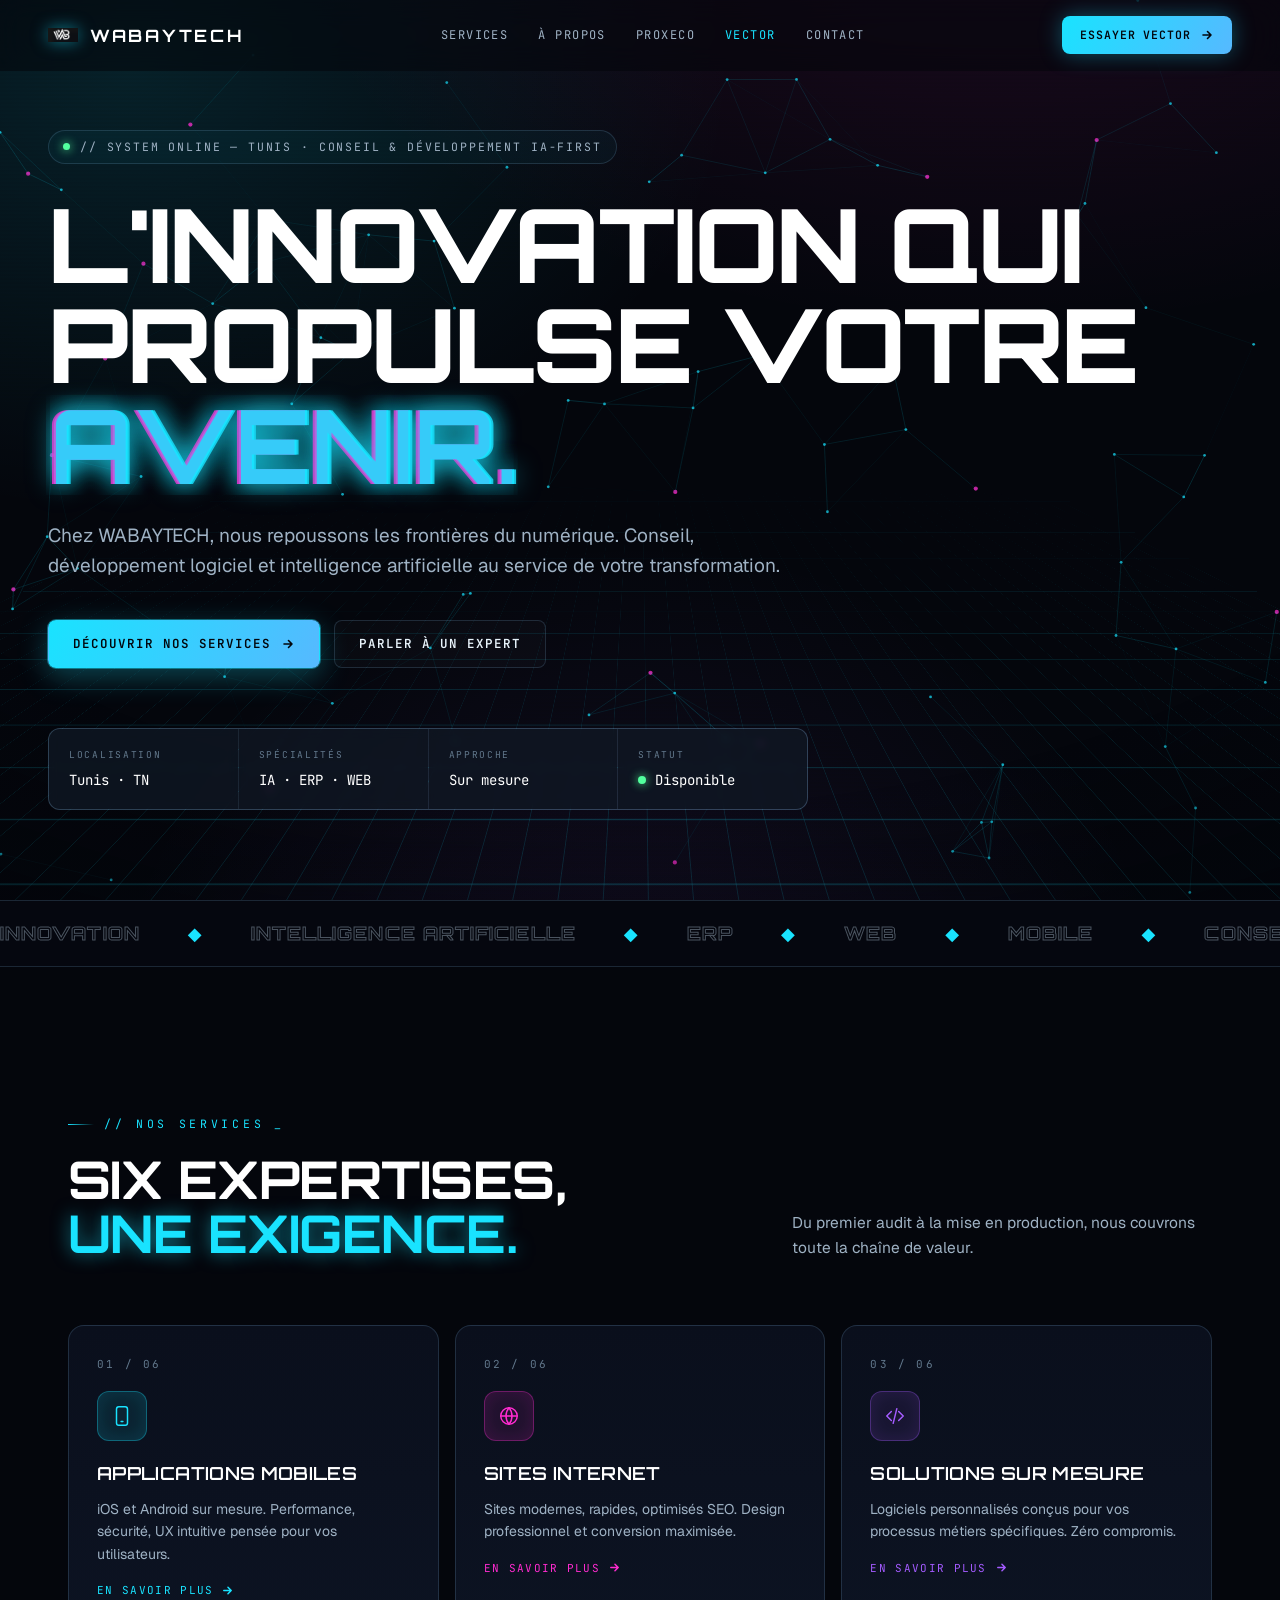
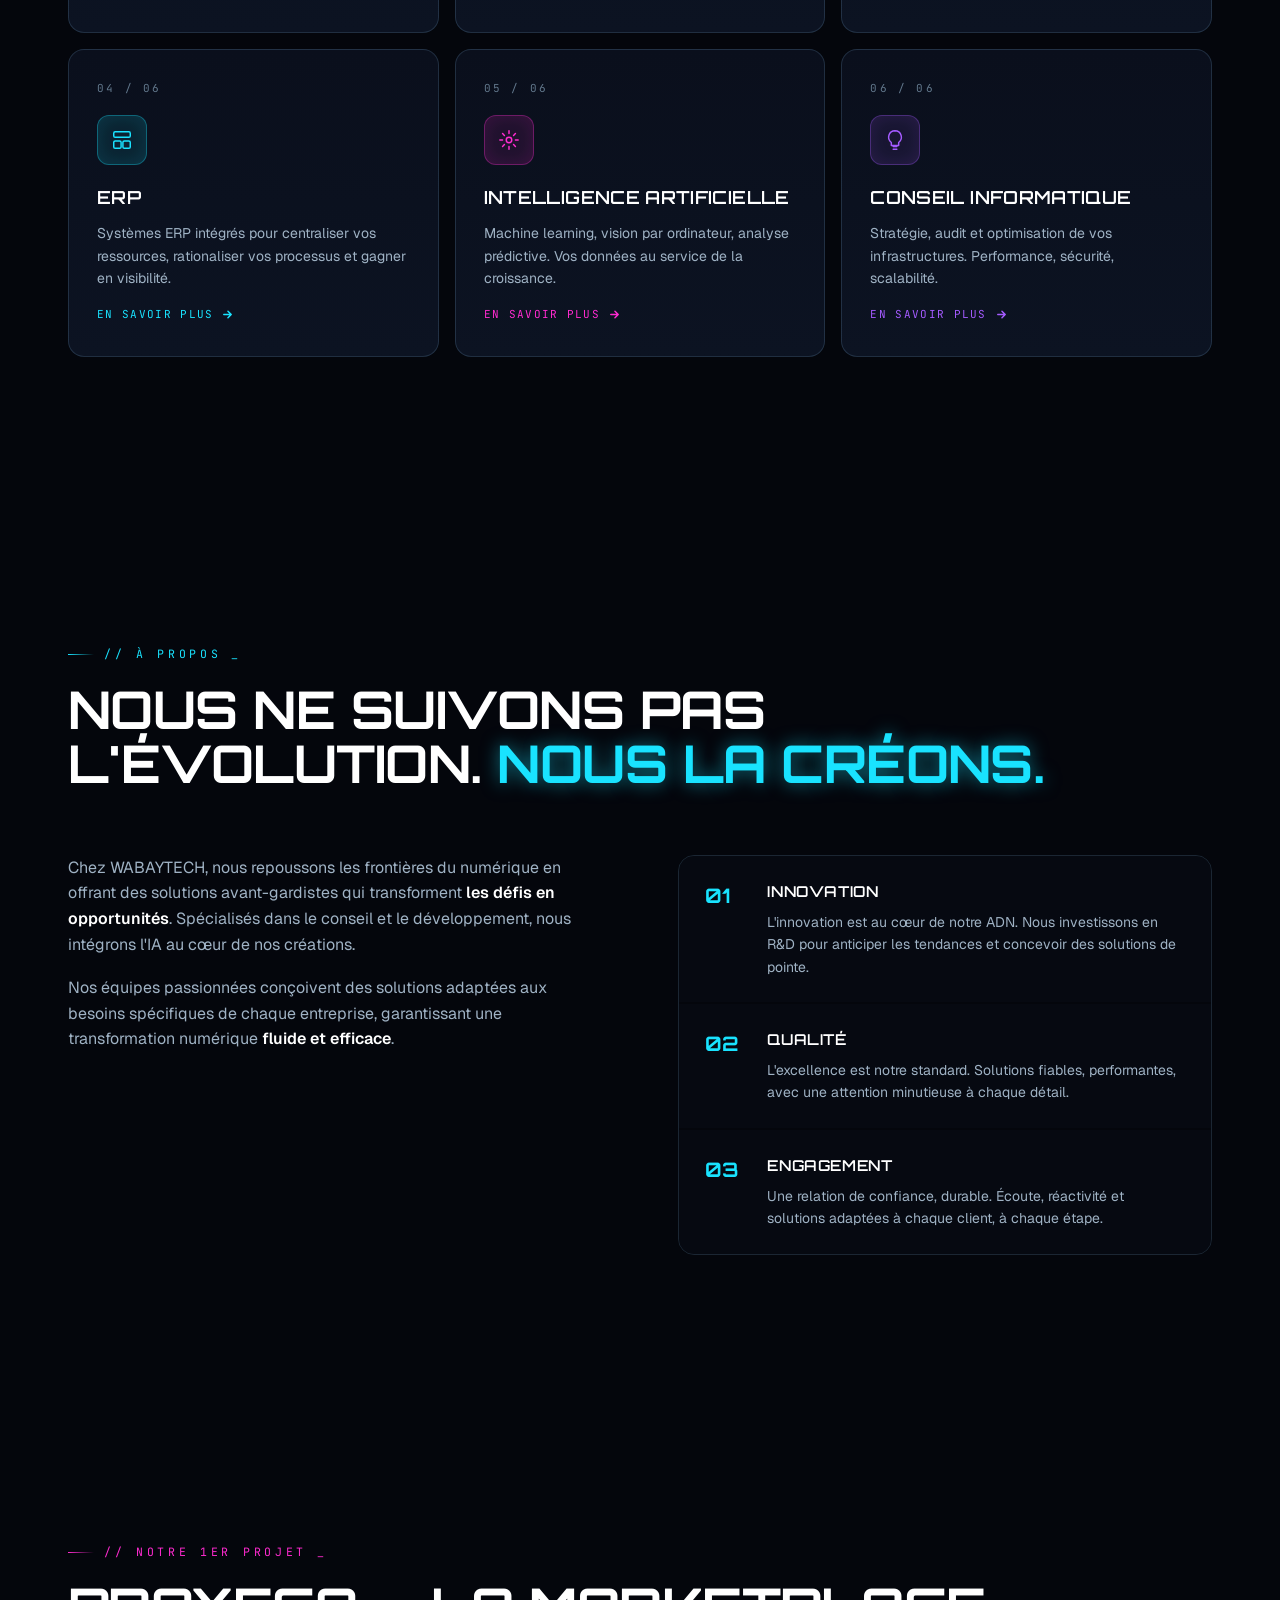
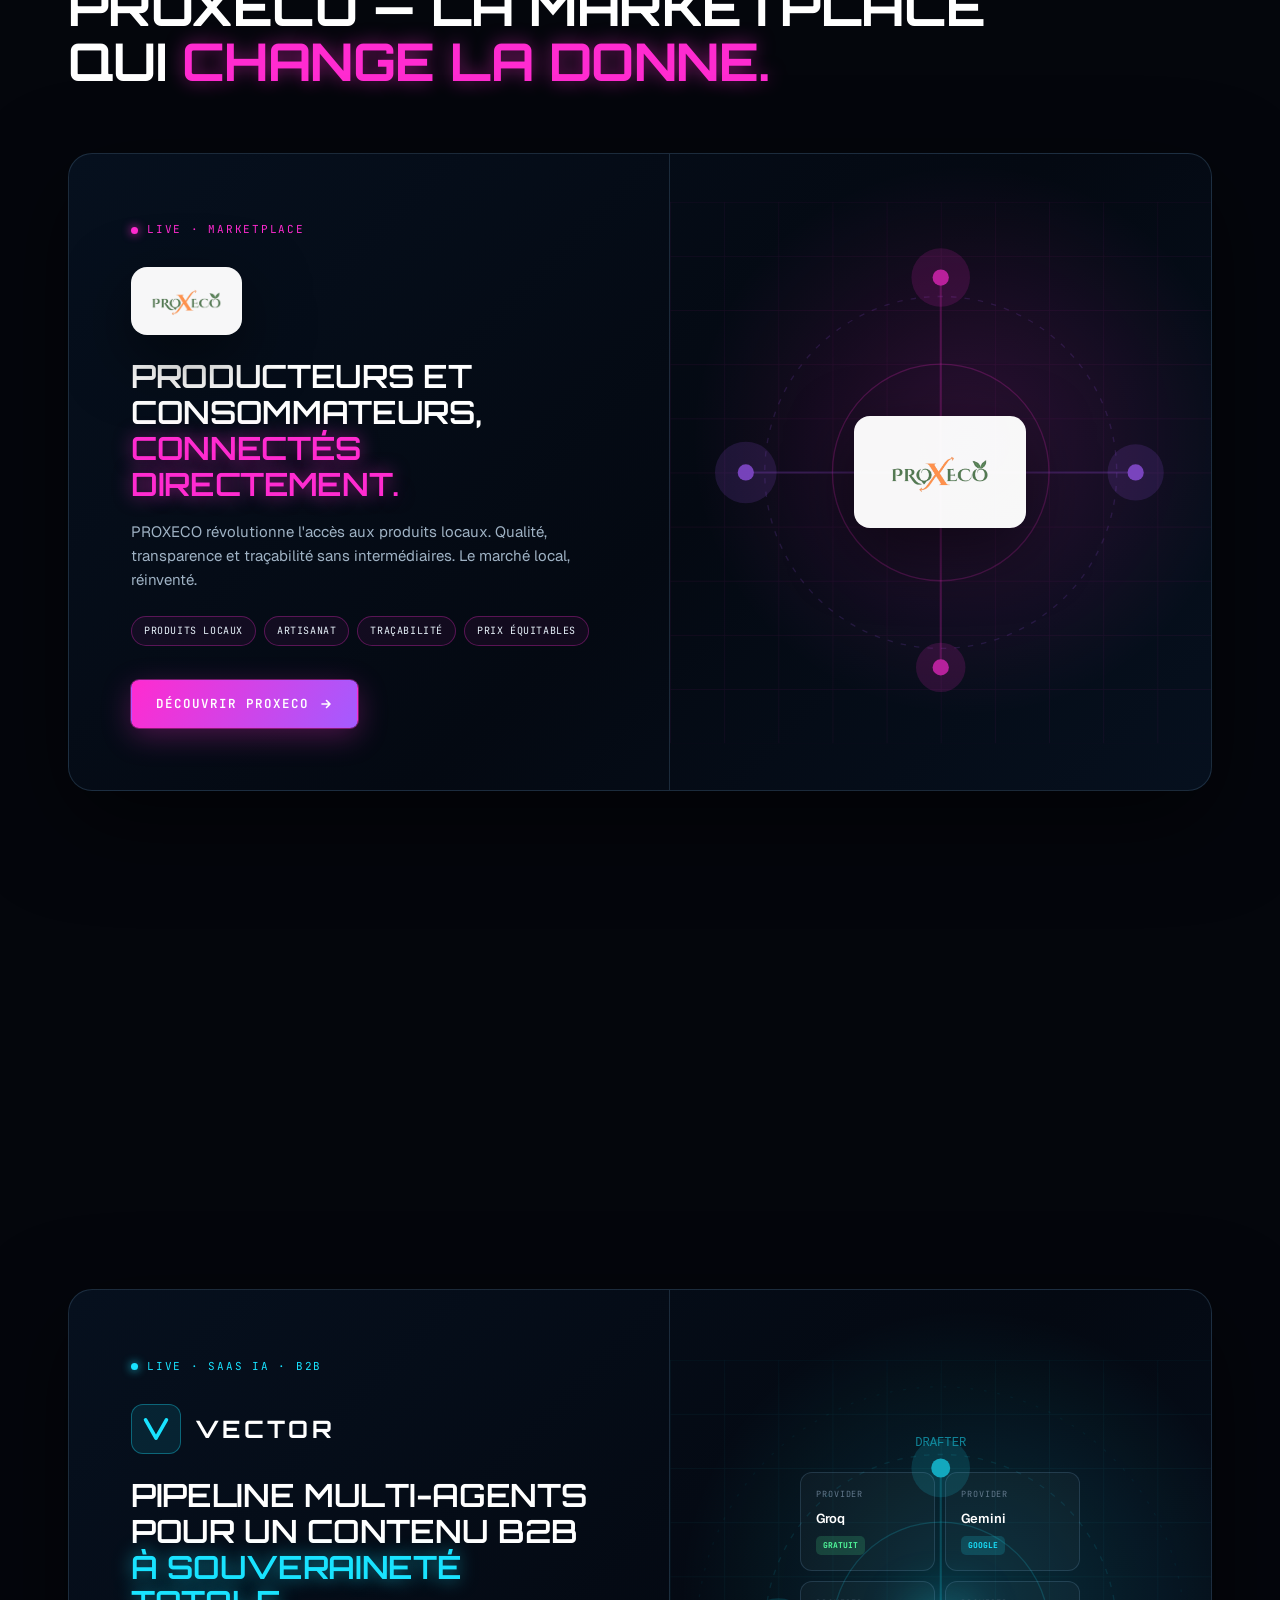
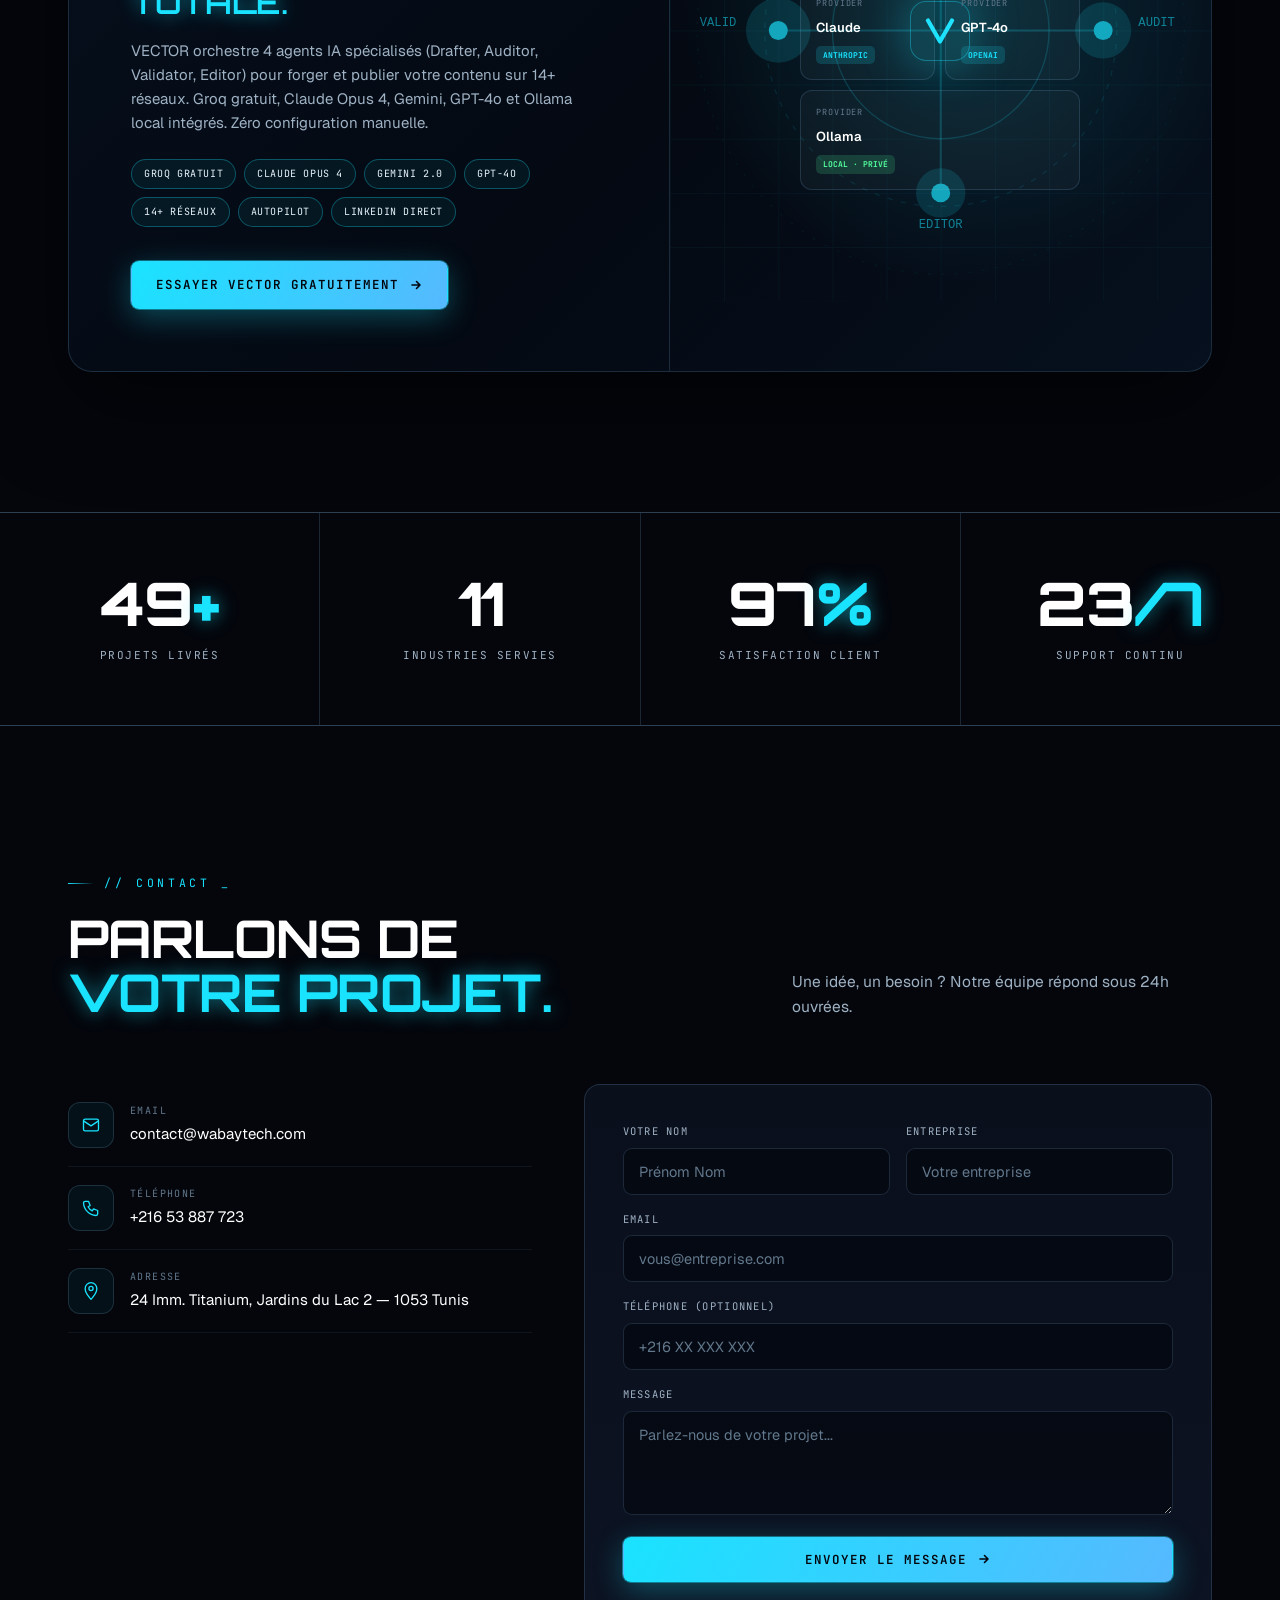
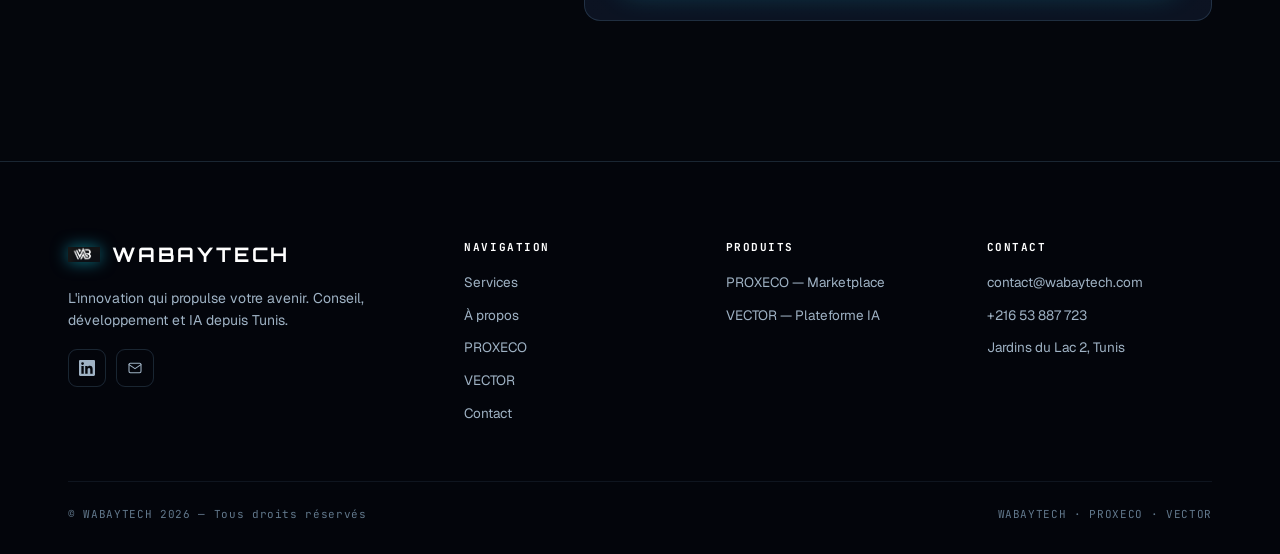
==== commit c63e74c5: "redesign: full hi-tech cyberpunk AI theme — animated particle-network bg, neon grid floor, glitch he" ====
--- a/index.html
+++ b/index.html
@@ -1,264 +1,45 @@
 <!doctype html>
-<html lang="fr" data-theme="dark">
+<html lang="fr">
 <head>
 <meta charset="utf-8"/>
 <meta name="viewport" content="width=device-width,initial-scale=1"/>
-<title>Wabaytech — Innovation IA-first depuis Tunis</title>
-<meta name="description" content="Wabaytech — Conseil, développement logiciel et intelligence artificielle depuis Tunis. Experts IA, ERP, mobile et web sur mesure."/>
+<title>WABAYTECH — Innovation IA-first depuis Tunis</title>
+<meta name="description" content="WABAYTECH — Conseil, développement logiciel et intelligence artificielle depuis Tunis. Experts IA, ERP, mobile et web sur mesure."/>
 <meta name="robots" content="index, follow"/>
 <link rel="canonical" href="https://wabaytech.com"/>
 
 <!-- Open Graph -->
 <meta property="og:type"        content="website"/>
 <meta property="og:url"         content="https://wabaytech.com"/>
-<meta property="og:title"       content="Wabaytech — Innovation IA-first depuis Tunis"/>
+<meta property="og:title"       content="WABAYTECH — Innovation IA-first depuis Tunis"/>
 <meta property="og:description" content="Conseil, développement logiciel et intelligence artificielle. Experts IA, ERP, mobile et web sur mesure depuis Tunis."/>
 <meta property="og:image"       content="https://wabaytech.com/assets/wab-logo.png"/>
 <meta name="twitter:card"       content="summary_large_image"/>
-<meta name="twitter:title"      content="Wabaytech — Innovation IA-first"/>
+<meta name="twitter:title"      content="WABAYTECH — Innovation IA-first"/>
 <meta name="twitter:description"content="Conseil, développement logiciel et IA depuis Tunis."/>
-
-<!-- Favicon inline SVG -->
-<link rel="icon" type="image/svg+xml" href="data:image/svg+xml,<svg xmlns='http://www.w3.org/2000/svg' viewBox='0 0 32 32'><rect width='32' height='32' rx='8' fill='%230a0a0b'/><path d='M6 8L16 24L26 8' stroke='%23D4AF37' stroke-width='3.5' stroke-linecap='round' stroke-linejoin='round' fill='none'/></svg>"/>
+<meta name="theme-color" content="#04060c"/>
+
+<link rel="icon" type="image/svg+xml" href="data:image/svg+xml,<svg xmlns='http://www.w3.org/2000/svg' viewBox='0 0 32 32'><rect width='32' height='32' rx='8' fill='%2304060c'/><path d='M6 8L16 24L26 8' stroke='%2319e3ff' stroke-width='3.5' stroke-linecap='round' stroke-linejoin='round' fill='none'/></svg>"/>
 
 <link rel="preconnect" href="https://fonts.googleapis.com"/>
 <link rel="preconnect" href="https://fonts.gstatic.com" crossorigin/>
-<link href="https://fonts.googleapis.com/css2?family=Geist:wght@300;400;500;600;700&family=Newsreader:ital,opsz,wght@0,6..72,300;0,6..72,400;1,6..72,300;1,6..72,400&family=JetBrains+Mono:wght@400;500&display=swap" rel="stylesheet"/>
+<link href="https://fonts.googleapis.com/css2?family=Orbitron:wght@500;600;700;800;900&family=Geist:wght@300;400;500;600;700&family=JetBrains+Mono:wght@400;500;600&display=swap" rel="stylesheet"/>
 <link rel="stylesheet" href="styles.css"/>
-
-<style>
-:root { --vt-cyan: #38bdf8; }
-
-/* ── VECTOR section ─────────────────────────── */
-.vector-section {
-  position: relative; border-radius: 28px; overflow: hidden;
-  background: linear-gradient(135deg,#020a12 0%,#040d1a 50%,#020810 100%);
-  border: 1px solid rgba(56,189,248,.18);
-  box-shadow: 0 30px 80px rgba(0,0,0,.5);
-}
-[data-theme=light] .vector-section {
-  background: linear-gradient(135deg,#e8f4fd 0%,#f0f8ff 100%);
-  border-color: rgba(56,189,248,.3);
-}
-.vector-grid { display: grid; grid-template-columns: 1.05fr 1fr; min-height: 560px; }
-.vector-copy {
-  padding: 64px 56px; display: flex; flex-direction: column;
-  justify-content: space-between; position: relative; z-index: 2;
-}
-.vector-tag {
-  font-family: JetBrains Mono, monospace; font-size: 11.5px;
-  letter-spacing: .14em; text-transform: uppercase; color: var(--vt-cyan);
-  display: inline-flex; align-items: center; gap: 10px;
-}
-.vector-tag::before { content:""; width:6px; height:6px; border-radius:999px; background:var(--vt-cyan); box-shadow:0 0 10px var(--vt-cyan); }
-.vector-logo-mark { margin: 28px 0 32px; display: flex; align-items: center; gap: 14px; }
-.vector-logo-icon {
-  width: 52px; height: 52px; border-radius: 14px;
-  background: rgba(56,189,248,.12); border: 1px solid rgba(56,189,248,.3);
-  display: flex; align-items: center; justify-content: center;
-}
-.vector-logo-name {
-  font-family: JetBrains Mono, monospace; font-size: 28px; font-weight: 700;
-  letter-spacing: .14em; color: #f4f4f2;
-}
-[data-theme=light] .vector-logo-name { color: #0a0a0b; }
-.vector-headline {
-  font-family: Newsreader, serif; font-size: clamp(28px,3vw,38px); line-height: 1.15;
-  font-weight: 300; letter-spacing: -.015em; margin: 0 0 22px; color: #f4f4f2; max-width: 22ch;
-}
-[data-theme=light] .vector-headline { color: #0a0a0b; }
-.vector-headline em { color: var(--vt-cyan); font-style: italic; }
-.vector-desc { color: rgba(244,244,242,.72); font-size: 15.5px; line-height: 1.65; max-width: 44ch; }
-[data-theme=light] .vector-desc { color: rgba(10,10,11,.65); }
-.vector-tags { display: flex; gap: 8px; flex-wrap: wrap; margin-top: 28px; }
-.vector-tags span {
-  font-family: JetBrains Mono, monospace; font-size: 10.5px; letter-spacing: .08em;
-  text-transform: uppercase; padding: 6px 12px; border-radius: 999px;
-  border: 1px solid rgba(56,189,248,.28); color: rgba(244,244,242,.78); background: rgba(56,189,248,.06);
-}
-.vector-cta { margin-top: 40px; align-self: flex-start; background: var(--vt-cyan)!important; color: #020a12!important; border: none; font-weight: 600; }
-.vector-cta:hover { background: #7dd3fc!important; }
-.vector-visual {
-  position: relative;
-  background: radial-gradient(circle at 60% 40%,rgba(56,189,248,.15) 0%,transparent 55%);
-  display: flex; align-items: center; justify-content: center; overflow: hidden;
-  border-left: 1px solid rgba(56,189,248,.1);
-}
-.vector-providers {
-  position: relative; z-index: 2; display: grid; grid-template-columns: 1fr 1fr;
-  gap: 10px; padding: 32px; width: 100%; max-width: 340px;
-}
-.vp-card {
-  padding: 16px; border-radius: 14px; background: rgba(255,255,255,.04);
-  border: 1px solid rgba(255,255,255,.08); display: flex; flex-direction: column;
-  gap: 8px; transition: border-color .3s, transform .3s;
-}
-[data-theme=light] .vp-card { background: rgba(255,255,255,.7); border-color: rgba(56,189,248,.15); }
-.vp-card:hover { border-color: var(--vt-cyan); transform: translateY(-2px); }
-.vp-label { font-family: JetBrains Mono, monospace; font-size: 9px; letter-spacing: .1em; text-transform: uppercase; color: rgba(244,244,242,.5); }
-.vp-name { font-size: 12px; font-weight: 600; color: #f4f4f2; }
-[data-theme=light] .vp-name { color: #0a0a0b; }
-.vp-badge { font-family: JetBrains Mono, monospace; font-size: 8px; font-weight: 700; text-transform: uppercase; padding: 2px 6px; border-radius: 4px; align-self: flex-start; }
-.vp-badge-free { background: rgba(52,211,153,.2); color: #34d399; }
-.vp-badge-pro  { background: rgba(56,189,248,.2);  color: var(--vt-cyan); }
-.vt-center {
-  position: absolute; top: 50%; left: 50%; transform: translate(-50%,-50%);
-  z-index: 1; width: 56px; height: 56px; border-radius: 16px;
-  background: rgba(56,189,248,.12); border: 1px solid rgba(56,189,248,.3);
-  display: flex; align-items: center; justify-content: center;
-  box-shadow: 0 0 40px rgba(56,189,248,.2);
-}
-@media(max-width:900px) {
-  .vector-grid { grid-template-columns: 1fr; }
-  .vector-visual { min-height: 360px; border-left: none; border-top: 1px solid rgba(56,189,248,.1); }
-  .vector-copy { padding: 40px 32px; }
-}
-
-/* ── Nav VECTOR link ─────────────────────────── */
-.nav-v { color: var(--vt-cyan)!important; }
-
-/* ── Theme toggle ────────────────────────────── */
-.theme-btn {
-  position: fixed; bottom: 24px; right: 24px; z-index: 100;
-  width: 44px; height: 44px; border-radius: 999px;
-  background: var(--bg-elev); border: 1px solid var(--line-strong);
-  display: flex; align-items: center; justify-content: center;
-  font-size: 18px; cursor: pointer; box-shadow: 0 4px 24px rgba(0,0,0,.3);
-  transition: transform .2s;
-}
-.theme-btn:hover { transform: scale(1.1); }
-
-/* ── Mobile hamburger ────────────────────────── */
-.nav-hamburger {
-  display: none; flex-direction: column; gap: 5px; cursor: pointer;
-  padding: 6px; border: none; background: transparent;
-}
-.nav-hamburger span {
-  display: block; width: 22px; height: 1.5px; background: var(--fg);
-  transition: all .3s;
-}
-@media (max-width: 820px) {
-  .nav-hamburger { display: flex; }
-  .nav-links {
-    display: none; position: fixed; top: 65px; inset-x: 0;
-    background: rgba(10, 10, 11, 0.96);
-    backdrop-filter: blur(20px);
-    border-bottom: 1px solid var(--line);
-    flex-direction: column; padding: 24px var(--pad); gap: 20px;
-    z-index: 49;
-  }
-  .nav-links.open { display: flex; }
-  .nav-links a { font-size: 15px; }
-}
-
-/* ── Reveal animation ────────────────────────── */
-.reveal { opacity: 0; transform: translateY(24px); transition: opacity .65s ease, transform .65s ease; }
-.reveal.in  { opacity: 1; transform: none; }
-
-/* ── Service card expand ─────────────────────── */
-.service-arrow {
-  background: none; border: none; padding: 0;
-  font: inherit; cursor: pointer; color: inherit;
-}
-.service-card.expanded {
-  background: rgba(var(--accent-rgb, 212,175,55), .05);
-  border-color: rgba(var(--accent-rgb, 212,175,55), .30);
-  z-index: 2;
-}
-.service-card.expanded .service-icon {
-  border-color: var(--accent);
-  color: var(--accent);
-  animation: svc-icon-pop .55s cubic-bezier(.34,1.56,.64,1);
-}
-@keyframes svc-icon-pop {
-  0%   { transform: scale(1) rotate(0deg);  }
-  30%  { transform: scale(1.22) rotate(-9deg); }
-  60%  { transform: scale(.94) rotate(5deg);  }
-  100% { transform: scale(1) rotate(0deg);  }
-}
-.service-card.expanded .service-arrow { color: var(--accent); gap: 14px; }
-
-/* Expand panel */
-.svc-panel {
-  max-height: 0;
-  overflow: hidden;
-  opacity: 0;
-  margin-top: 0;
-  transition:
-    max-height .45s cubic-bezier(.4,0,.2,1),
-    opacity    .3s .06s,
-    margin-top .45s cubic-bezier(.4,0,.2,1);
-}
-.service-card.expanded .svc-panel {
-  max-height: 320px;
-  opacity: 1;
-  margin-top: 28px;
-}
-
-/* Stats row */
-.svc-stats {
-  display: flex; gap: 0;
-  border: 1px solid var(--line-strong);
-  border-radius: 14px; overflow: hidden;
-  margin-bottom: 18px;
-}
-.svc-stat {
-  flex: 1; padding: 14px 8px; text-align: center;
-  border-right: 1px solid var(--line-strong);
-}
-.svc-stat:last-child { border-right: none; }
-.svc-stat-val {
-  display: block;
-  font-family: 'Newsreader', serif;
-  font-size: 26px; font-weight: 400;
-  letter-spacing: -.02em;
-  color: var(--fg);
-  line-height: 1;
-}
-.svc-stat-label {
-  display: block; margin-top: 5px;
-  font-family: 'JetBrains Mono', monospace;
-  font-size: 9.5px; letter-spacing: .09em;
-  text-transform: uppercase; color: var(--fg-soft);
-}
-.svc-detail {
-  font-size: 14px; color: var(--fg-mute);
-  line-height: 1.65; margin: 0 0 20px;
-}
-.svc-next {
-  display: inline-flex; align-items: center; gap: 9px;
-  padding: 11px 22px; border-radius: 999px;
-  background: var(--accent); color: var(--accent-ink);
-  font-family: 'JetBrains Mono', monospace;
-  font-size: 11.5px; font-weight: 600;
-  text-transform: uppercase; letter-spacing: .1em;
-  border: none; cursor: pointer;
-  transition: transform .2s, filter .2s, box-shadow .2s;
-  box-shadow: 0 4px 20px rgba(var(--accent-rgb, 212,175,55), 0.35);
-}
-.svc-next:hover  { transform: translateY(-1px); filter: brightness(1.06); }
-.svc-next:active { transform: scale(.97); }
-.svc-next svg { transition: transform .25s; }
-.svc-next:hover svg { transform: translateX(3px); }
-
-/* ── Footer social ───────────────────────────── */
-.footer-social { display: flex; gap: 12px; margin-top: 16px; }
-.footer-social a {
-  width: 36px; height: 36px; border-radius: 8px;
-  border: 1px solid var(--line-strong); background: var(--bg-elev);
-  display: flex; align-items: center; justify-content: center;
-  color: var(--fg-soft); transition: color .2s, border-color .2s, transform .2s;
-}
-.footer-social a:hover { color: var(--fg); border-color: var(--fg-soft); transform: translateY(-2px); }
-</style>
 </head>
 <body>
 
-<!-- ── Navigation ──────────────────────────────────────────────── -->
+<!-- ── Background FX layers ─────────────────────────────────────── -->
+<div id="bgfx" aria-hidden="true"></div>
+<canvas id="bgcanvas" aria-hidden="true"></canvas>
+<div class="gridfloor" aria-hidden="true"></div>
+<div class="scanlines" aria-hidden="true"></div>
+<div class="vignette" aria-hidden="true"></div>
+
+<!-- ── Navigation ───────────────────────────────────────────────── -->
 <nav class="nav" id="nav">
   <a href="#top" class="nav-logo" onclick="go(event,'top')">
-    <span class="wb-logo-wrap"><img src="assets/wab-logo.png" alt="Wabaytech" class="wb-logo-img" loading="eager"/></span>
-    <span class="nav-logo-text">Wabaytech</span>
+    <img src="assets/wab-logo.png" alt="WABAYTECH" loading="eager"/>
+    <span class="nav-logo-text">WABAYTECH</span>
   </a>
 
   <button class="nav-hamburger" id="ham" aria-label="Menu" onclick="toggleMenu()">
@@ -275,89 +56,68 @@
 
   <a href="https://vector-wabaytech.vercel.app" target="_blank" rel="noopener noreferrer" class="nav-cta">
     Essayer VECTOR
-    <svg width="14" height="14" viewBox="0 0 14 14" fill="none" stroke="currentColor" stroke-width="1.5" stroke-linecap="round" stroke-linejoin="round"><path d="M3 7h8M7.5 3.5L11 7l-3.5 3.5"/></svg>
+    <svg width="14" height="14" viewBox="0 0 14 14" fill="none" stroke="currentColor" stroke-width="1.6" stroke-linecap="round" stroke-linejoin="round"><path d="M3 7h8M7.5 3.5L11 7l-3.5 3.5"/></svg>
   </a>
 </nav>
 
-<!-- ── Hero ────────────────────────────────────────────────────── -->
+<!-- ── Hero ─────────────────────────────────────────────────────── -->
 <section id="top" class="hero">
-  <div class="hero-grid"  aria-hidden="true"></div>
-  <div class="hero-glow"  aria-hidden="true"></div>
   <div class="hero-inner">
     <div class="hero-pill reveal">
-      <span class="hero-pill-dot">*</span>
-      <span>Tunis — Conseil &amp; développement IA-first</span>
-    </div>
-
-    <h1 class="hero-h1 reveal">L'innovation qui propulse<br/><em>votre avenir.</em></h1>
-
-    <p class="hero-sub reveal">Chez Wabaytech, nous repoussons les frontières du numérique. Conseil, développement logiciel et intelligence artificielle au service de votre transformation.</p>
+      <span class="dot"></span>
+      <span>// SYSTEM ONLINE — Tunis · Conseil &amp; développement IA-first</span>
+    </div>
+
+    <h1 class="reveal">L'innovation qui<br/>propulse votre<br/><span class="accent glitch" data-text="avenir.">avenir.</span></h1>
+
+    <p class="hero-sub reveal">Chez WABAYTECH, nous repoussons les frontières du numérique. Conseil, développement logiciel et intelligence artificielle au service de votre transformation.</p>
 
     <div class="hero-actions reveal">
       <a href="#services" class="btn btn-primary" onclick="go(event,'services')">
         Découvrir nos services
-        <svg class="btn-arrow" width="14" height="14" viewBox="0 0 14 14" fill="none" stroke="currentColor" stroke-width="1.5" stroke-linecap="round" stroke-linejoin="round"><path d="M3 7h8M7.5 3.5L11 7l-3.5 3.5"/></svg>
+        <svg width="14" height="14" viewBox="0 0 14 14" fill="none" stroke="currentColor" stroke-width="1.6" stroke-linecap="round" stroke-linejoin="round"><path d="M3 7h8M7.5 3.5L11 7l-3.5 3.5"/></svg>
       </a>
       <a href="#contact" class="btn btn-ghost" onclick="go(event,'contact')">Parler à un expert</a>
     </div>
 
-    <div class="hero-footer">
-      <div class="hero-footer-item reveal"><div class="label">Localisation</div><div class="value">Tunis <span class="small">TN</span></div></div>
-      <div class="hero-footer-item reveal"><div class="label">Spécialités</div><div class="value">IA · ERP · Web</div></div>
-      <div class="hero-footer-item reveal"><div class="label">Approche</div><div class="value">Sur mesure</div></div>
-      <div class="hero-footer-item reveal">
-        <div class="label">Statut</div>
-        <div class="value" style="display:flex;align-items:center;gap:10px;">
-          <span style="width:8px;height:8px;border-radius:99px;background:var(--accent);box-shadow:0 0 12px var(--accent);flex-shrink:0;"></span>
-          Disponible
-        </div>
-      </div>
+    <div class="hero-hud reveal">
+      <div class="cell"><div class="k">Localisation</div><div class="v">Tunis · TN</div></div>
+      <div class="cell"><div class="k">Spécialités</div><div class="v">IA · ERP · WEB</div></div>
+      <div class="cell"><div class="k">Approche</div><div class="v">Sur mesure</div></div>
+      <div class="cell"><div class="k">Statut</div><div class="v"><span class="live"></span>Disponible</div></div>
     </div>
   </div>
 </section>
 
 <!-- ── Marquee ──────────────────────────────────────────────────── -->
 <div class="marquee" aria-hidden="true"><div class="marquee-track">
-  <span class="marquee-item">Innovation</span>
-  <span class="marquee-item">Intelligence Artificielle</span>
-  <span class="marquee-item">ERP</span>
-  <span class="marquee-item">Web</span>
-  <span class="marquee-item">Mobile</span>
-  <span class="marquee-item">Conseil</span>
-  <span class="marquee-item">Sur mesure</span>
-  <span class="marquee-item">Performance</span>
-  <span class="marquee-item">Innovation</span>
-  <span class="marquee-item">Intelligence Artificielle</span>
-  <span class="marquee-item">ERP</span>
-  <span class="marquee-item">Web</span>
-  <span class="marquee-item">Mobile</span>
-  <span class="marquee-item">Conseil</span>
-  <span class="marquee-item">Sur mesure</span>
-  <span class="marquee-item">Performance</span>
+  <span class="marquee-item">Innovation</span><span class="marquee-item">Intelligence Artificielle</span>
+  <span class="marquee-item">ERP</span><span class="marquee-item">Web</span>
+  <span class="marquee-item">Mobile</span><span class="marquee-item">Conseil</span>
+  <span class="marquee-item">Sur mesure</span><span class="marquee-item">Performance</span>
+  <span class="marquee-item">Innovation</span><span class="marquee-item">Intelligence Artificielle</span>
+  <span class="marquee-item">ERP</span><span class="marquee-item">Web</span>
+  <span class="marquee-item">Mobile</span><span class="marquee-item">Conseil</span>
+  <span class="marquee-item">Sur mesure</span><span class="marquee-item">Performance</span>
 </div></div>
 
-<!-- ── Services ────────────────────────────────────────────────── -->
+<!-- ── Services ─────────────────────────────────────────────────── -->
 <section id="services" class="section"><div class="container">
   <div class="section-head">
     <div>
-      <div class="eyebrow reveal">Nos services</div>
-      <h2 class="section-title reveal">Six expertises, <em>une exigence.</em></h2>
+      <div class="eyebrow reveal">// Nos services</div>
+      <h2 class="section-title reveal">Six expertises,<br/><em>une exigence.</em></h2>
     </div>
     <p class="section-lede reveal">Du premier audit à la mise en production, nous couvrons toute la chaîne de valeur.</p>
   </div>
   <div class="services-grid">
 
-    <!-- 01 — Applications Mobiles -->
-    <div class="service-card reveal" onmousemove="spot(this,event)">
-      <div class="service-num">01/06</div>
-      <div class="service-icon">
-        <svg width="22" height="22" viewBox="0 0 24 24" fill="none" stroke="currentColor" stroke-width="1.6" stroke-linecap="round" stroke-linejoin="round"><rect x="6" y="2" width="12" height="20" rx="2.5"/><path d="M11 18h2"/></svg>
-      </div>
-      <h3 class="service-title">Applications Mobiles</h3>
-      <p class="service-body">iOS et Android sur mesure. Performance, sécurité, UX intuitive pensée pour vos utilisateurs.</p>
-      <button type="button" class="service-arrow" onclick="expandCard(this.closest('.service-card'))">
-        En savoir plus <svg width="14" height="14" viewBox="0 0 14 14" fill="none" stroke="currentColor" stroke-width="1.5" stroke-linecap="round" stroke-linejoin="round"><path d="M3 7h8M7.5 3.5L11 7l-3.5 3.5"/></svg>
-      </button>
+    <div class="svc reveal" style="--sc:var(--cyan)" onmousemove="spot(this,event)">
+      <div class="svc-num">01 / 06</div>
+      <div class="svc-icon"><svg width="22" height="22" viewBox="0 0 24 24" fill="none" stroke="currentColor" stroke-width="1.6" stroke-linecap="round" stroke-linejoin="round"><rect x="6" y="2" width="12" height="20" rx="2.5"/><path d="M11 18h2"/></svg></div>
+      <h3>Applications Mobiles</h3>
+      <p>iOS et Android sur mesure. Performance, sécurité, UX intuitive pensée pour vos utilisateurs.</p>
+      <button type="button" class="svc-more" onclick="expandCard(this.closest('.svc'))">En savoir plus <svg width="13" height="13" viewBox="0 0 14 14" fill="none" stroke="currentColor" stroke-width="1.6" stroke-linecap="round" stroke-linejoin="round"><path d="M3 7h8M7.5 3.5L11 7l-3.5 3.5"/></svg></button>
       <div class="svc-panel">
         <div class="svc-stats">
           <div class="svc-stat"><span class="svc-stat-val" data-target="95" data-suffix="%">0%</span><span class="svc-stat-label">App Store</span></div>
@@ -365,43 +125,33 @@
           <div class="svc-stat"><span class="svc-stat-val" data-target="2" data-suffix="">0</span><span class="svc-stat-label">Plateformes</span></div>
         </div>
         <p class="svc-detail">Apps natives haute performance avec UX pensée pour la rétention. Livraison rapide, maintenance incluse.</p>
-        <button type="button" class="svc-next" onclick="nextCard(this)">Suivant <svg width="14" height="14" viewBox="0 0 14 14" fill="none" stroke="currentColor" stroke-width="1.5" stroke-linecap="round" stroke-linejoin="round"><path d="M3 7h8M7.5 3.5L11 7l-3.5 3.5"/></svg></button>
-      </div>
-    </div>
-
-    <!-- 02 — Sites Internet -->
-    <div class="service-card reveal" onmousemove="spot(this,event)">
-      <div class="service-num">02/06</div>
-      <div class="service-icon">
-        <svg width="22" height="22" viewBox="0 0 24 24" fill="none" stroke="currentColor" stroke-width="1.6" stroke-linecap="round" stroke-linejoin="round"><circle cx="12" cy="12" r="9"/><path d="M3 12h18M12 3a14 14 0 0 1 0 18M12 3a14 14 0 0 0 0 18"/></svg>
-      </div>
-      <h3 class="service-title">Sites Internet</h3>
-      <p class="service-body">Sites modernes, rapides, optimisés SEO. Design professionnel et conversion maximisée.</p>
-      <button type="button" class="service-arrow" onclick="expandCard(this.closest('.service-card'))">
-        En savoir plus <svg width="14" height="14" viewBox="0 0 14 14" fill="none" stroke="currentColor" stroke-width="1.5" stroke-linecap="round" stroke-linejoin="round"><path d="M3 7h8M7.5 3.5L11 7l-3.5 3.5"/></svg>
-      </button>
+        <button type="button" class="svc-next" onclick="nextCard(this)">Suivant <svg width="13" height="13" viewBox="0 0 14 14" fill="none" stroke="currentColor" stroke-width="1.6" stroke-linecap="round" stroke-linejoin="round"><path d="M3 7h8M7.5 3.5L11 7l-3.5 3.5"/></svg></button>
+      </div>
+    </div>
+
+    <div class="svc reveal" style="--sc:var(--magenta)" onmousemove="spot(this,event)">
+      <div class="svc-num">02 / 06</div>
+      <div class="svc-icon"><svg width="22" height="22" viewBox="0 0 24 24" fill="none" stroke="currentColor" stroke-width="1.6" stroke-linecap="round" stroke-linejoin="round"><circle cx="12" cy="12" r="9"/><path d="M3 12h18M12 3a14 14 0 0 1 0 18M12 3a14 14 0 0 0 0 18"/></svg></div>
+      <h3>Sites Internet</h3>
+      <p>Sites modernes, rapides, optimisés SEO. Design professionnel et conversion maximisée.</p>
+      <button type="button" class="svc-more" onclick="expandCard(this.closest('.svc'))">En savoir plus <svg width="13" height="13" viewBox="0 0 14 14" fill="none" stroke="currentColor" stroke-width="1.6" stroke-linecap="round" stroke-linejoin="round"><path d="M3 7h8M7.5 3.5L11 7l-3.5 3.5"/></svg></button>
       <div class="svc-panel">
         <div class="svc-stats">
           <div class="svc-stat"><span class="svc-stat-val" data-target="99" data-suffix="">0</span><span class="svc-stat-label">Perf. Score</span></div>
-          <div class="svc-stat"><span class="svc-stat-val" data-target="3" data-suffix="x">0x</span><span class="svc-stat-label">Trafic organique</span></div>
-          <div class="svc-stat"><span class="svc-stat-val" data-target="100" data-suffix="%">0%</span><span class="svc-stat-label">SEO Optimisé</span></div>
+          <div class="svc-stat"><span class="svc-stat-val" data-target="3" data-suffix="x">0x</span><span class="svc-stat-label">Trafic SEO</span></div>
+          <div class="svc-stat"><span class="svc-stat-val" data-target="100" data-suffix="%">0%</span><span class="svc-stat-label">Optimisé</span></div>
         </div>
         <p class="svc-detail">Sites Jamstack ultra-rapides, Core Web Vitals au vert. Design sur mesure orienté conversion.</p>
-        <button type="button" class="svc-next" onclick="nextCard(this)">Suivant <svg width="14" height="14" viewBox="0 0 14 14" fill="none" stroke="currentColor" stroke-width="1.5" stroke-linecap="round" stroke-linejoin="round"><path d="M3 7h8M7.5 3.5L11 7l-3.5 3.5"/></svg></button>
-      </div>
-    </div>
-
-    <!-- 03 — Solutions sur Mesure -->
-    <div class="service-card reveal" onmousemove="spot(this,event)">
-      <div class="service-num">03/06</div>
-      <div class="service-icon">
-        <svg width="22" height="22" viewBox="0 0 24 24" fill="none" stroke="currentColor" stroke-width="1.6" stroke-linecap="round" stroke-linejoin="round"><path d="M8 7l-5 5 5 5M16 7l5 5-5 5M14 4l-4 16"/></svg>
-      </div>
-      <h3 class="service-title">Solutions sur Mesure</h3>
-      <p class="service-body">Logiciels personnalisés conçus pour vos processus métiers spécifiques. Zéro compromis.</p>
-      <button type="button" class="service-arrow" onclick="expandCard(this.closest('.service-card'))">
-        En savoir plus <svg width="14" height="14" viewBox="0 0 14 14" fill="none" stroke="currentColor" stroke-width="1.5" stroke-linecap="round" stroke-linejoin="round"><path d="M3 7h8M7.5 3.5L11 7l-3.5 3.5"/></svg>
-      </button>
+        <button type="button" class="svc-next" onclick="nextCard(this)">Suivant <svg width="13" height="13" viewBox="0 0 14 14" fill="none" stroke="currentColor" stroke-width="1.6" stroke-linecap="round" stroke-linejoin="round"><path d="M3 7h8M7.5 3.5L11 7l-3.5 3.5"/></svg></button>
+      </div>
+    </div>
+
+    <div class="svc reveal" style="--sc:var(--violet)" onmousemove="spot(this,event)">
+      <div class="svc-num">03 / 06</div>
+      <div class="svc-icon"><svg width="22" height="22" viewBox="0 0 24 24" fill="none" stroke="currentColor" stroke-width="1.6" stroke-linecap="round" stroke-linejoin="round"><path d="M8 7l-5 5 5 5M16 7l5 5-5 5M14 4l-4 16"/></svg></div>
+      <h3>Solutions sur Mesure</h3>
+      <p>Logiciels personnalisés conçus pour vos processus métiers spécifiques. Zéro compromis.</p>
+      <button type="button" class="svc-more" onclick="expandCard(this.closest('.svc'))">En savoir plus <svg width="13" height="13" viewBox="0 0 14 14" fill="none" stroke="currentColor" stroke-width="1.6" stroke-linecap="round" stroke-linejoin="round"><path d="M3 7h8M7.5 3.5L11 7l-3.5 3.5"/></svg></button>
       <div class="svc-panel">
         <div class="svc-stats">
           <div class="svc-stat"><span class="svc-stat-val" data-target="100" data-suffix="%">0%</span><span class="svc-stat-label">Adapté métier</span></div>
@@ -409,43 +159,33 @@
           <div class="svc-stat"><span class="svc-stat-val" data-target="0" data-suffix="">0</span><span class="svc-stat-label">Compromis</span></div>
         </div>
         <p class="svc-detail">Architecture sur mesure, intégration avec vos outils existants. Accompagnement de A à Z.</p>
-        <button type="button" class="svc-next" onclick="nextCard(this)">Suivant <svg width="14" height="14" viewBox="0 0 14 14" fill="none" stroke="currentColor" stroke-width="1.5" stroke-linecap="round" stroke-linejoin="round"><path d="M3 7h8M7.5 3.5L11 7l-3.5 3.5"/></svg></button>
-      </div>
-    </div>
-
-    <!-- 04 — ERP -->
-    <div class="service-card reveal" onmousemove="spot(this,event)">
-      <div class="service-num">04/06</div>
-      <div class="service-icon">
-        <svg width="22" height="22" viewBox="0 0 24 24" fill="none" stroke="currentColor" stroke-width="1.6" stroke-linecap="round" stroke-linejoin="round"><rect x="3" y="3" width="18" height="6" rx="1.5"/><rect x="3" y="13" width="8" height="8" rx="1.5"/><rect x="13" y="13" width="8" height="8" rx="1.5"/></svg>
-      </div>
-      <h3 class="service-title">ERP</h3>
-      <p class="service-body">Systèmes ERP intégrés pour centraliser vos ressources, rationaliser vos processus et gagner en visibilité.</p>
-      <button type="button" class="service-arrow" onclick="expandCard(this.closest('.service-card'))">
-        En savoir plus <svg width="14" height="14" viewBox="0 0 14 14" fill="none" stroke="currentColor" stroke-width="1.5" stroke-linecap="round" stroke-linejoin="round"><path d="M3 7h8M7.5 3.5L11 7l-3.5 3.5"/></svg>
-      </button>
+        <button type="button" class="svc-next" onclick="nextCard(this)">Suivant <svg width="13" height="13" viewBox="0 0 14 14" fill="none" stroke="currentColor" stroke-width="1.6" stroke-linecap="round" stroke-linejoin="round"><path d="M3 7h8M7.5 3.5L11 7l-3.5 3.5"/></svg></button>
+      </div>
+    </div>
+
+    <div class="svc reveal" style="--sc:var(--cyan)" onmousemove="spot(this,event)">
+      <div class="svc-num">04 / 06</div>
+      <div class="svc-icon"><svg width="22" height="22" viewBox="0 0 24 24" fill="none" stroke="currentColor" stroke-width="1.6" stroke-linecap="round" stroke-linejoin="round"><rect x="3" y="3" width="18" height="6" rx="1.5"/><rect x="3" y="13" width="8" height="8" rx="1.5"/><rect x="13" y="13" width="8" height="8" rx="1.5"/></svg></div>
+      <h3>ERP</h3>
+      <p>Systèmes ERP intégrés pour centraliser vos ressources, rationaliser vos processus et gagner en visibilité.</p>
+      <button type="button" class="svc-more" onclick="expandCard(this.closest('.svc'))">En savoir plus <svg width="13" height="13" viewBox="0 0 14 14" fill="none" stroke="currentColor" stroke-width="1.6" stroke-linecap="round" stroke-linejoin="round"><path d="M3 7h8M7.5 3.5L11 7l-3.5 3.5"/></svg></button>
       <div class="svc-panel">
         <div class="svc-stats">
           <div class="svc-stat"><span class="svc-stat-val" data-target="40" data-suffix="%">0%</span><span class="svc-stat-label">Coûts réduits</span></div>
-          <div class="svc-stat"><span class="svc-stat-val" data-target="3" data-suffix="x">0x</span><span class="svc-stat-label">Visibilité métier</span></div>
+          <div class="svc-stat"><span class="svc-stat-val" data-target="3" data-suffix="x">0x</span><span class="svc-stat-label">Visibilité</span></div>
           <div class="svc-stat"><span class="svc-stat-val" data-target="100" data-suffix="%">0%</span><span class="svc-stat-label">Intégré</span></div>
         </div>
         <p class="svc-detail">Finance, RH, stock, production — tout centralisé. Tableau de bord temps réel, décisions data-driven.</p>
-        <button type="button" class="svc-next" onclick="nextCard(this)">Suivant <svg width="14" height="14" viewBox="0 0 14 14" fill="none" stroke="currentColor" stroke-width="1.5" stroke-linecap="round" stroke-linejoin="round"><path d="M3 7h8M7.5 3.5L11 7l-3.5 3.5"/></svg></button>
-      </div>
-    </div>
-
-    <!-- 05 — Intelligence Artificielle -->
-    <div class="service-card reveal" onmousemove="spot(this,event)">
-      <div class="service-num">05/06</div>
-      <div class="service-icon">
-        <svg width="22" height="22" viewBox="0 0 24 24" fill="none" stroke="currentColor" stroke-width="1.6" stroke-linecap="round" stroke-linejoin="round"><circle cx="12" cy="12" r="3"/><path d="M12 2v3M12 19v3M2 12h3M19 12h3M5 5l2 2M17 17l2 2M5 19l2-2M17 7l2-2"/></svg>
-      </div>
-      <h3 class="service-title">Intelligence Artificielle</h3>
-      <p class="service-body">Machine learning, vision par ordinateur, analyse prédictive. Vos données au service de la croissance.</p>
-      <button type="button" class="service-arrow" onclick="expandCard(this.closest('.service-card'))">
-        En savoir plus <svg width="14" height="14" viewBox="0 0 14 14" fill="none" stroke="currentColor" stroke-width="1.5" stroke-linecap="round" stroke-linejoin="round"><path d="M3 7h8M7.5 3.5L11 7l-3.5 3.5"/></svg>
-      </button>
+        <button type="button" class="svc-next" onclick="nextCard(this)">Suivant <svg width="13" height="13" viewBox="0 0 14 14" fill="none" stroke="currentColor" stroke-width="1.6" stroke-linecap="round" stroke-linejoin="round"><path d="M3 7h8M7.5 3.5L11 7l-3.5 3.5"/></svg></button>
+      </div>
+    </div>
+
+    <div class="svc reveal" style="--sc:var(--magenta)" onmousemove="spot(this,event)">
+      <div class="svc-num">05 / 06</div>
+      <div class="svc-icon"><svg width="22" height="22" viewBox="0 0 24 24" fill="none" stroke="currentColor" stroke-width="1.6" stroke-linecap="round" stroke-linejoin="round"><circle cx="12" cy="12" r="3"/><path d="M12 2v3M12 19v3M2 12h3M19 12h3M5 5l2 2M17 17l2 2M5 19l2-2M17 7l2-2"/></svg></div>
+      <h3>Intelligence Artificielle</h3>
+      <p>Machine learning, vision par ordinateur, analyse prédictive. Vos données au service de la croissance.</p>
+      <button type="button" class="svc-more" onclick="expandCard(this.closest('.svc'))">En savoir plus <svg width="13" height="13" viewBox="0 0 14 14" fill="none" stroke="currentColor" stroke-width="1.6" stroke-linecap="round" stroke-linejoin="round"><path d="M3 7h8M7.5 3.5L11 7l-3.5 3.5"/></svg></button>
       <div class="svc-panel">
         <div class="svc-stats">
           <div class="svc-stat"><span class="svc-stat-val" data-target="10" data-suffix="x">0x</span><span class="svc-stat-label">Plus rapide</span></div>
@@ -453,29 +193,24 @@
           <div class="svc-stat"><span class="svc-stat-val" data-target="5" data-suffix="">0</span><span class="svc-stat-label">Modèles IA</span></div>
         </div>
         <p class="svc-detail">ML, NLP, vision par ordinateur. Modèles entraînés sur vos données pour un avantage compétitif réel.</p>
-        <button type="button" class="svc-next" onclick="nextCard(this)">Suivant <svg width="14" height="14" viewBox="0 0 14 14" fill="none" stroke="currentColor" stroke-width="1.5" stroke-linecap="round" stroke-linejoin="round"><path d="M3 7h8M7.5 3.5L11 7l-3.5 3.5"/></svg></button>
-      </div>
-    </div>
-
-    <!-- 06 — Conseil Informatique -->
-    <div class="service-card reveal" onmousemove="spot(this,event)">
-      <div class="service-num">06/06</div>
-      <div class="service-icon">
-        <svg width="22" height="22" viewBox="0 0 24 24" fill="none" stroke="currentColor" stroke-width="1.6" stroke-linecap="round" stroke-linejoin="round"><path d="M12 2a7 7 0 0 0-4 12.7V18h8v-3.3A7 7 0 0 0 12 2zM10 22h4M10 19h4"/></svg>
-      </div>
-      <h3 class="service-title">Conseil Informatique</h3>
-      <p class="service-body">Stratégie, audit et optimisation de vos infrastructures. Performance, sécurité, scalabilité.</p>
-      <button type="button" class="service-arrow" onclick="expandCard(this.closest('.service-card'))">
-        En savoir plus <svg width="14" height="14" viewBox="0 0 14 14" fill="none" stroke="currentColor" stroke-width="1.5" stroke-linecap="round" stroke-linejoin="round"><path d="M3 7h8M7.5 3.5L11 7l-3.5 3.5"/></svg>
-      </button>
-      <div class="svc-panel">
-        <div class="svc-stats">
-          <div class="svc-stat"><span class="svc-stat-val" data-target="99" data-suffix="%">0%</span><span class="svc-stat-label">Uptime garanti</span></div>
+        <button type="button" class="svc-next" onclick="nextCard(this)">Suivant <svg width="13" height="13" viewBox="0 0 14 14" fill="none" stroke="currentColor" stroke-width="1.6" stroke-linecap="round" stroke-linejoin="round"><path d="M3 7h8M7.5 3.5L11 7l-3.5 3.5"/></svg></button>
+      </div>
+    </div>
+
+    <div class="svc reveal" style="--sc:var(--violet)" onmousemove="spot(this,event)">
+      <div class="svc-num">06 / 06</div>
+      <div class="svc-icon"><svg width="22" height="22" viewBox="0 0 24 24" fill="none" stroke="currentColor" stroke-width="1.6" stroke-linecap="round" stroke-linejoin="round"><path d="M12 2a7 7 0 0 0-4 12.7V18h8v-3.3A7 7 0 0 0 12 2zM10 22h4M10 19h4"/></svg></div>
+      <h3>Conseil Informatique</h3>
+      <p>Stratégie, audit et optimisation de vos infrastructures. Performance, sécurité, scalabilité.</p>
+      <button type="button" class="svc-more" onclick="expandCard(this.closest('.svc'))">En savoir plus <svg width="13" height="13" viewBox="0 0 14 14" fill="none" stroke="currentColor" stroke-width="1.6" stroke-linecap="round" stroke-linejoin="round"><path d="M3 7h8M7.5 3.5L11 7l-3.5 3.5"/></svg></button>
+      <div class="svc-panel">
+        <div class="svc-stats">
+          <div class="svc-stat"><span class="svc-stat-val" data-target="99" data-suffix="%">0%</span><span class="svc-stat-label">Uptime</span></div>
           <div class="svc-stat"><span class="svc-stat-val" data-target="50" data-suffix="%">0%</span><span class="svc-stat-label">Sécurité+</span></div>
           <div class="svc-stat"><span class="svc-stat-val" data-target="24" data-suffix="/7">0</span><span class="svc-stat-label">Support</span></div>
         </div>
         <p class="svc-detail">Audit complet, feuille de route, optimisation continue. Votre infrastructure au meilleur niveau.</p>
-        <button type="button" class="svc-next" onclick="nextCard(this)">Recommencer <svg width="14" height="14" viewBox="0 0 14 14" fill="none" stroke="currentColor" stroke-width="1.5" stroke-linecap="round" stroke-linejoin="round"><path d="M3 7h8M7.5 3.5L11 7l-3.5 3.5"/></svg></button>
+        <button type="button" class="svc-next" onclick="nextCard(this)">Recommencer <svg width="13" height="13" viewBox="0 0 14 14" fill="none" stroke="currentColor" stroke-width="1.6" stroke-linecap="round" stroke-linejoin="round"><path d="M3 7h8M7.5 3.5L11 7l-3.5 3.5"/></svg></button>
       </div>
     </div>
 
@@ -486,36 +221,27 @@
 <section id="apropos" class="section"><div class="container">
   <div class="section-head">
     <div>
-      <div class="eyebrow reveal">À propos</div>
-      <h2 class="section-title reveal">Nous ne suivons pas l'évolution. <em>Nous la créons.</em></h2>
+      <div class="eyebrow reveal">// À propos</div>
+      <h2 class="section-title reveal">Nous ne suivons pas<br/>l'évolution. <em>Nous la créons.</em></h2>
     </div>
   </div>
   <div class="about">
     <div class="about-copy reveal">
-      <p>Chez Wabaytech, nous repoussons les frontières du numérique en offrant des solutions avant-gardistes qui transforment <strong>les défis en opportunités</strong>. Spécialisés dans le conseil et le développement, nous intégrons l'IA au cœur de nos créations.</p>
+      <p>Chez WABAYTECH, nous repoussons les frontières du numérique en offrant des solutions avant-gardistes qui transforment <strong>les défis en opportunités</strong>. Spécialisés dans le conseil et le développement, nous intégrons l'IA au cœur de nos créations.</p>
       <p>Nos équipes passionnées conçoivent des solutions adaptées aux besoins spécifiques de chaque entreprise, garantissant une transformation numérique <strong>fluide et efficace</strong>.</p>
     </div>
-    <div class="values-stack">
+    <div class="values">
       <div class="value-row reveal">
         <div class="value-num">01</div>
-        <div>
-          <h3 class="value-name">Innovation</h3>
-          <p class="value-text">L'innovation est au cœur de notre ADN. Nous investissons en R&amp;D pour anticiper les tendances et concevoir des solutions de pointe.</p>
-        </div>
+        <div><h3 class="value-name">Innovation</h3><p class="value-text">L'innovation est au cœur de notre ADN. Nous investissons en R&amp;D pour anticiper les tendances et concevoir des solutions de pointe.</p></div>
       </div>
       <div class="value-row reveal">
         <div class="value-num">02</div>
-        <div>
-          <h3 class="value-name">Qualité</h3>
-          <p class="value-text">L'excellence est notre standard. Solutions fiables, performantes, avec une attention minutieuse à chaque détail.</p>
-        </div>
+        <div><h3 class="value-name">Qualité</h3><p class="value-text">L'excellence est notre standard. Solutions fiables, performantes, avec une attention minutieuse à chaque détail.</p></div>
       </div>
       <div class="value-row reveal">
         <div class="value-num">03</div>
-        <div>
-          <h3 class="value-name">Engagement</h3>
-          <p class="value-text">Une relation de confiance, durable. Écoute, réactivité et solutions adaptées à chaque client, à chaque étape.</p>
-        </div>
+        <div><h3 class="value-name">Engagement</h3><p class="value-text">Une relation de confiance, durable. Écoute, réactivité et solutions adaptées à chaque client, à chaque étape.</p></div>
       </div>
     </div>
   </div>
@@ -525,48 +251,36 @@
 <section id="proxeco" class="section"><div class="container">
   <div class="section-head">
     <div>
-      <div class="eyebrow reveal">Notre 1er projet</div>
-      <h2 class="section-title reveal">PROXECO — la marketplace qui <em>change la donne.</em></h2>
-    </div>
-  </div>
-  <div class="proxeco reveal"><div class="proxeco-grid">
-    <div class="proxeco-copy">
+      <div class="eyebrow reveal" style="--accent:var(--magenta)">// Notre 1er projet</div>
+      <h2 class="section-title reveal" style="--accent:var(--magenta)">PROXECO — la marketplace<br/>qui <em style="color:var(--magenta);text-shadow:0 0 18px rgba(255,43,208,.5)">change la donne.</em></h2>
+    </div>
+  </div>
+  <div class="panel magenta reveal"><div class="panel-grid">
+    <div class="panel-copy">
       <div>
-        <div class="proxeco-tag">Live · Marketplace</div>
-        <div class="proxeco-logo-block"><img src="assets/proxeco-logo.png" alt="PROXECO" style="height:52px;width:auto;" loading="lazy"/></div>
-        <h3 class="proxeco-headline">Producteurs et consommateurs, <em>connectés directement.</em></h3>
-        <p class="proxeco-desc">PROXECO révolutionne l'accès aux produits locaux. Qualité, transparence et traçabilité sans intermédiaires. Le marché local, réinventé.</p>
-        <div class="proxeco-tags">
-          <span>Produits locaux</span><span>Artisanat</span><span>Traçabilité</span><span>Prix équitables</span>
-        </div>
-      </div>
-      <a href="https://proxeco.tn" target="_blank" rel="noopener noreferrer" class="btn btn-primary proxeco-cta">
+        <div class="panel-tag">Live · Marketplace</div>
+        <div class="panel-logo"><div class="proxeco-logo-float" style="padding:14px 20px"><img src="assets/proxeco-logo.png" alt="PROXECO" style="height:40px;width:auto"/></div></div>
+        <h3>Producteurs et consommateurs,<br/><em>connectés directement.</em></h3>
+        <p class="panel-desc">PROXECO révolutionne l'accès aux produits locaux. Qualité, transparence et traçabilité sans intermédiaires. Le marché local, réinventé.</p>
+        <div class="chips"><span>Produits locaux</span><span>Artisanat</span><span>Traçabilité</span><span>Prix équitables</span></div>
+      </div>
+      <a href="https://proxeco.tn" target="_blank" rel="noopener noreferrer" class="btn btn-magenta panel-cta">
         Découvrir PROXECO
-        <svg class="btn-arrow" width="14" height="14" viewBox="0 0 14 14" fill="none" stroke="currentColor" stroke-width="1.5" stroke-linecap="round" stroke-linejoin="round"><path d="M3 7h8M7.5 3.5L11 7l-3.5 3.5"/></svg>
+        <svg width="14" height="14" viewBox="0 0 14 14" fill="none" stroke="currentColor" stroke-width="1.6" stroke-linecap="round" stroke-linejoin="round"><path d="M3 7h8M7.5 3.5L11 7l-3.5 3.5"/></svg>
       </a>
     </div>
-    <div class="proxeco-visual">
-      <svg viewBox="0 0 400 400" width="100%" height="100%" style="position:absolute;inset:0;">
-        <defs><pattern id="px-g" width="40" height="40" patternUnits="userSpaceOnUse"><path d="M40 0H0V40" fill="none" stroke="rgba(232,138,74,.10)" stroke-width="1"/></pattern></defs>
+    <div class="panel-visual">
+      <svg class="ring" viewBox="0 0 400 400" width="100%" height="100%" style="position:absolute;inset:0">
+        <defs><pattern id="px-g" width="40" height="40" patternUnits="userSpaceOnUse"><path d="M40 0H0V40" fill="none" stroke="rgba(255,43,208,.10)" stroke-width="1"/></pattern></defs>
         <rect width="400" height="400" fill="url(#px-g)"/>
-        <circle cx="200" cy="200" r="80"  fill="none" stroke="rgba(74,122,63,.35)" stroke-width="1"/>
-        <circle cx="200" cy="200" r="130" fill="none" stroke="rgba(74,122,63,.22)" stroke-width="1" stroke-dasharray="4 6"/>
-        <line x1="200" y1="200" x2="200" y2="50"  stroke="#4a7a3f" stroke-opacity=".2" stroke-width="1.5"/>
-        <circle cx="200" cy="50"  r="6" fill="#4a7a3f"/>
-        <circle cx="200" cy="50"  r="14" fill="#4a7a3f" opacity=".2"><animate attributeName="r" values="14;24;14" dur="2.4s" repeatCount="indefinite"/></circle>
-        <line x1="200" y1="200" x2="350" y2="200" stroke="#e88a4a" stroke-opacity=".2" stroke-width="1.5"/>
-        <circle cx="350" cy="200" r="6" fill="#e88a4a"/>
-        <circle cx="350" cy="200" r="14" fill="#e88a4a" opacity=".2"><animate attributeName="r" values="14;24;14" dur="2.9s" repeatCount="indefinite"/></circle>
-        <line x1="200" y1="200" x2="200" y2="350" stroke="#4a7a3f" stroke-opacity=".2" stroke-width="1.5"/>
-        <circle cx="200" cy="350" r="6" fill="#4a7a3f"/>
-        <circle cx="200" cy="350" r="14" fill="#4a7a3f" opacity=".2"><animate attributeName="r" values="14;24;14" dur="3.2s" repeatCount="indefinite"/></circle>
-        <line x1="200" y1="200" x2="50"  y2="200" stroke="#e88a4a" stroke-opacity=".2" stroke-width="1.5"/>
-        <circle cx="50"  cy="200" r="6" fill="#e88a4a"/>
-        <circle cx="50"  cy="200" r="14" fill="#e88a4a" opacity=".2"><animate attributeName="r" values="14;24;14" dur="2.7s" repeatCount="indefinite"/></circle>
+        <circle cx="200" cy="200" r="80"  fill="none" stroke="rgba(255,43,208,.30)" stroke-width="1"/>
+        <circle cx="200" cy="200" r="130" fill="none" stroke="rgba(164,91,255,.22)" stroke-width="1" stroke-dasharray="4 6"/>
+        <line x1="200" y1="200" x2="200" y2="56" stroke="#ff2bd0" stroke-opacity=".3" stroke-width="1.5"/><circle cx="200" cy="56" r="6" fill="#ff2bd0"/><circle cx="200" cy="56" r="14" fill="#ff2bd0" opacity=".2"><animate attributeName="r" values="14;24;14" dur="2.4s" repeatCount="indefinite"/></circle>
+        <line x1="200" y1="200" x2="344" y2="200" stroke="#a45bff" stroke-opacity=".3" stroke-width="1.5"/><circle cx="344" cy="200" r="6" fill="#a45bff"/><circle cx="344" cy="200" r="14" fill="#a45bff" opacity=".2"><animate attributeName="r" values="14;24;14" dur="2.9s" repeatCount="indefinite"/></circle>
+        <line x1="200" y1="200" x2="200" y2="344" stroke="#ff2bd0" stroke-opacity=".3" stroke-width="1.5"/><circle cx="200" cy="344" r="6" fill="#ff2bd0"/><circle cx="200" cy="344" r="14" fill="#ff2bd0" opacity=".2"><animate attributeName="r" values="14;24;14" dur="3.2s" repeatCount="indefinite"/></circle>
+        <line x1="200" y1="200" x2="56" y2="200" stroke="#a45bff" stroke-opacity=".3" stroke-width="1.5"/><circle cx="56" cy="200" r="6" fill="#a45bff"/><circle cx="56" cy="200" r="14" fill="#a45bff" opacity=".2"><animate attributeName="r" values="14;24;14" dur="2.7s" repeatCount="indefinite"/></circle>
       </svg>
-      <div style="position:relative;z-index:2;padding:32px 40px;background:rgba(255,255,255,.96);border-radius:18px;box-shadow:0 20px 60px rgba(0,0,0,.35);">
-        <img src="assets/proxeco-logo.png" alt="PROXECO" style="height:64px;width:auto;" loading="lazy"/>
-      </div>
+      <div class="proxeco-logo-float"><img src="assets/proxeco-logo.png" alt="PROXECO" style="height:56px;width:auto"/></div>
     </div>
   </div></div>
 </div></section>
@@ -575,81 +289,53 @@
 <section id="vector" class="section"><div class="container">
   <div class="section-head">
     <div>
-      <div class="eyebrow reveal" style="--accent:var(--vt-cyan);">Notre 2e projet</div>
-      <h2 class="section-title reveal" style="--accent:var(--vt-cyan);">VECTOR — l'IA qui <em>forge votre contenu.</em></h2>
-    </div>
-  </div>
-  <div class="vector-section reveal"><div class="vector-grid">
-    <div class="vector-copy">
+      <div class="eyebrow reveal">// Notre 2e projet</div>
+      <h2 class="section-title reveal">VECTOR — l'IA qui<br/><em>forge votre contenu.</em></h2>
+    </div>
+  </div>
+  <div class="panel reveal"><div class="panel-grid">
+    <div class="panel-copy">
       <div>
-        <div class="vector-tag">Live · SaaS IA · B2B</div>
-        <div class="vector-logo-mark">
-          <div class="vector-logo-icon">
-            <svg viewBox="0 0 20 18" fill="none" width="28" height="28">
-              <path d="M2 2L10 16L18 2" stroke="#38bdf8" stroke-width="2.8" stroke-linecap="round" stroke-linejoin="round"/>
-            </svg>
-          </div>
-          <span class="vector-logo-name">VECTOR</span>
-        </div>
-        <h3 class="vector-headline">Pipeline multi-agents pour un contenu B2B <em>à souveraineté totale.</em></h3>
-        <p class="vector-desc">VECTOR orchestre 4 agents IA spécialisés (Drafter, Auditor, Validator, Editor) pour forger et publier votre contenu sur 14+ réseaux. Groq gratuit, Claude Opus 4, Gemini, GPT-4o et Ollama local intégrés. Zéro configuration manuelle.</p>
-        <div class="vector-tags">
-          <span>Groq Gratuit</span>
-          <span>Claude Opus 4</span>
-          <span>Gemini 2.0</span>
-          <span>GPT-4o</span>
-          <span>14+ réseaux</span>
-          <span>Autopilot</span>
-          <span>LinkedIn Direct</span>
-        </div>
-      </div>
-      <a href="https://vector-wabaytech.vercel.app" target="_blank" rel="noopener noreferrer" class="btn vector-cta">
+        <div class="panel-tag">Live · SaaS IA · B2B</div>
+        <div class="panel-logo">
+          <div class="mark"><svg viewBox="0 0 20 18" fill="none" width="26" height="26"><path d="M2 2L10 16L18 2" stroke="#19e3ff" stroke-width="2.8" stroke-linecap="round" stroke-linejoin="round"/></svg></div>
+          <span class="name">VECTOR</span>
+        </div>
+        <h3>Pipeline multi-agents pour un contenu B2B <em>à souveraineté totale.</em></h3>
+        <p class="panel-desc">VECTOR orchestre 4 agents IA spécialisés (Drafter, Auditor, Validator, Editor) pour forger et publier votre contenu sur 14+ réseaux. Groq gratuit, Claude Opus 4, Gemini, GPT-4o et Ollama local intégrés. Zéro configuration manuelle.</p>
+        <div class="chips"><span>Groq Gratuit</span><span>Claude Opus 4</span><span>Gemini 2.0</span><span>GPT-4o</span><span>14+ réseaux</span><span>Autopilot</span><span>LinkedIn Direct</span></div>
+      </div>
+      <a href="https://vector-wabaytech.vercel.app" target="_blank" rel="noopener noreferrer" class="btn btn-primary panel-cta">
         Essayer VECTOR gratuitement
-        <svg class="btn-arrow" width="14" height="14" viewBox="0 0 14 14" fill="none" stroke="currentColor" stroke-width="1.5" stroke-linecap="round" stroke-linejoin="round"><path d="M3 7h8M7.5 3.5L11 7l-3.5 3.5"/></svg>
+        <svg width="14" height="14" viewBox="0 0 14 14" fill="none" stroke="currentColor" stroke-width="1.6" stroke-linecap="round" stroke-linejoin="round"><path d="M3 7h8M7.5 3.5L11 7l-3.5 3.5"/></svg>
       </a>
     </div>
-    <div class="vector-visual">
-      <svg viewBox="0 0 400 400" width="100%" height="100%" style="position:absolute;inset:0;opacity:.65;">
-        <defs><pattern id="vt-g" width="40" height="40" patternUnits="userSpaceOnUse"><path d="M40 0H0V40" fill="none" stroke="rgba(56,189,248,.07)" stroke-width="1"/></pattern></defs>
+    <div class="panel-visual">
+      <svg class="ring" viewBox="0 0 400 400" width="100%" height="100%" style="position:absolute;inset:0">
+        <defs><pattern id="vt-g" width="40" height="40" patternUnits="userSpaceOnUse"><path d="M40 0H0V40" fill="none" stroke="rgba(25,227,255,.08)" stroke-width="1"/></pattern></defs>
         <rect width="400" height="400" fill="url(#vt-g)"/>
-        <circle cx="200" cy="200" r="80"  fill="none" stroke="rgba(56,189,248,.22)" stroke-width="1"/>
-        <circle cx="200" cy="200" r="130" fill="none" stroke="rgba(56,189,248,.13)" stroke-width="1" stroke-dasharray="4 6"/>
-        <circle cx="200" cy="200" r="180" fill="none" stroke="rgba(56,189,248,.06)" stroke-width="1" stroke-dasharray="2 8"/>
-        <line x1="200" y1="200" x2="200" y2="80"  stroke="#38bdf8" stroke-opacity=".25" stroke-width="1.5"/>
-        <circle cx="200" cy="80"  r="7" fill="#38bdf8"/>
-        <circle cx="200" cy="80"  r="14" fill="#38bdf8" opacity=".2"><animate attributeName="r" values="14;24;14" dur="2.4s" repeatCount="indefinite"/></circle>
-        <text x="200" y="66" text-anchor="middle" fill="rgba(56,189,248,.7)" font-family="monospace" font-size="9">DRAFTER</text>
-        <line x1="200" y1="200" x2="320" y2="200" stroke="#38bdf8" stroke-opacity=".25" stroke-width="1.5"/>
-        <circle cx="320" cy="200" r="7" fill="#38bdf8"/>
-        <circle cx="320" cy="200" r="14" fill="#38bdf8" opacity=".2"><animate attributeName="r" values="14;24;14" dur="2.9s" repeatCount="indefinite"/></circle>
-        <text x="348" y="197" fill="rgba(56,189,248,.7)" font-family="monospace" font-size="9">AUDIT</text>
-        <line x1="200" y1="200" x2="200" y2="320" stroke="#38bdf8" stroke-opacity=".25" stroke-width="1.5"/>
-        <circle cx="200" cy="320" r="7" fill="#38bdf8"/>
-        <circle cx="200" cy="320" r="14" fill="#38bdf8" opacity=".2"><animate attributeName="r" values="14;24;14" dur="3.2s" repeatCount="indefinite"/></circle>
-        <text x="200" y="348" text-anchor="middle" fill="rgba(56,189,248,.7)" font-family="monospace" font-size="9">EDITOR</text>
-        <line x1="200" y1="200" x2="80"  y2="200" stroke="#38bdf8" stroke-opacity=".25" stroke-width="1.5"/>
-        <circle cx="80"  cy="200" r="7" fill="#38bdf8"/>
-        <circle cx="80"  cy="200" r="14" fill="#38bdf8" opacity=".2"><animate attributeName="r" values="14;24;14" dur="2.6s" repeatCount="indefinite"/></circle>
-        <text x="20" y="197" fill="rgba(56,189,248,.7)" font-family="monospace" font-size="9">VALID</text>
+        <circle cx="200" cy="200" r="80"  fill="none" stroke="rgba(25,227,255,.24)" stroke-width="1"/>
+        <circle cx="200" cy="200" r="130" fill="none" stroke="rgba(25,227,255,.14)" stroke-width="1" stroke-dasharray="4 6"/>
+        <circle cx="200" cy="200" r="180" fill="none" stroke="rgba(25,227,255,.07)" stroke-width="1" stroke-dasharray="2 8"/>
+        <line x1="200" y1="200" x2="200" y2="80" stroke="#19e3ff" stroke-opacity=".28" stroke-width="1.5"/><circle cx="200" cy="80" r="7" fill="#19e3ff"/><circle cx="200" cy="80" r="14" fill="#19e3ff" opacity=".2"><animate attributeName="r" values="14;24;14" dur="2.4s" repeatCount="indefinite"/></circle><text x="200" y="64" text-anchor="middle" fill="rgba(25,227,255,.75)" font-family="monospace" font-size="9">DRAFTER</text>
+        <line x1="200" y1="200" x2="320" y2="200" stroke="#19e3ff" stroke-opacity=".28" stroke-width="1.5"/><circle cx="320" cy="200" r="7" fill="#19e3ff"/><circle cx="320" cy="200" r="14" fill="#19e3ff" opacity=".2"><animate attributeName="r" values="14;24;14" dur="2.9s" repeatCount="indefinite"/></circle><text x="346" y="197" fill="rgba(25,227,255,.75)" font-family="monospace" font-size="9">AUDIT</text>
+        <line x1="200" y1="200" x2="200" y2="320" stroke="#19e3ff" stroke-opacity=".28" stroke-width="1.5"/><circle cx="200" cy="320" r="7" fill="#19e3ff"/><circle cx="200" cy="320" r="14" fill="#19e3ff" opacity=".2"><animate attributeName="r" values="14;24;14" dur="3.2s" repeatCount="indefinite"/></circle><text x="200" y="346" text-anchor="middle" fill="rgba(25,227,255,.75)" font-family="monospace" font-size="9">EDITOR</text>
+        <line x1="200" y1="200" x2="80" y2="200" stroke="#19e3ff" stroke-opacity=".28" stroke-width="1.5"/><circle cx="80" cy="200" r="7" fill="#19e3ff"/><circle cx="80" cy="200" r="14" fill="#19e3ff" opacity=".2"><animate attributeName="r" values="14;24;14" dur="2.6s" repeatCount="indefinite"/></circle><text x="22" y="197" fill="rgba(25,227,255,.75)" font-family="monospace" font-size="9">VALID</text>
       </svg>
-      <div class="vt-center">
-        <svg viewBox="0 0 20 18" fill="none" width="32" height="32">
-          <path d="M2 2L10 16L18 2" stroke="#38bdf8" stroke-width="2.8" stroke-linecap="round" stroke-linejoin="round"/>
-        </svg>
-      </div>
-      <div class="vector-providers">
-        <div class="vp-card"><div class="vp-label">Provider</div><div class="vp-name">Groq</div><span class="vp-badge vp-badge-free">Gratuit</span></div>
-        <div class="vp-card"><div class="vp-label">Provider</div><div class="vp-name">Gemini</div><span class="vp-badge vp-badge-pro">Google</span></div>
-        <div class="vp-card"><div class="vp-label">Provider</div><div class="vp-name">Claude</div><span class="vp-badge vp-badge-pro">Anthropic</span></div>
-        <div class="vp-card"><div class="vp-label">Provider</div><div class="vp-name">GPT-4o</div><span class="vp-badge vp-badge-pro">OpenAI</span></div>
-        <div class="vp-card" style="grid-column:1/-1"><div class="vp-label">Provider</div><div class="vp-name">Ollama</div><span class="vp-badge vp-badge-free">Local · Privé</span></div>
+      <div class="panel-center"><svg viewBox="0 0 20 18" fill="none" width="30" height="30"><path d="M2 2L10 16L18 2" stroke="#19e3ff" stroke-width="2.8" stroke-linecap="round" stroke-linejoin="round"/></svg></div>
+      <div class="providers">
+        <div class="pcard"><div class="lab">Provider</div><div class="nm">Groq</div><span class="badge free">Gratuit</span></div>
+        <div class="pcard"><div class="lab">Provider</div><div class="nm">Gemini</div><span class="badge pro">Google</span></div>
+        <div class="pcard"><div class="lab">Provider</div><div class="nm">Claude</div><span class="badge pro">Anthropic</span></div>
+        <div class="pcard"><div class="lab">Provider</div><div class="nm">GPT-4o</div><span class="badge pro">OpenAI</span></div>
+        <div class="pcard" style="grid-column:1/-1"><div class="lab">Provider</div><div class="nm">Ollama</div><span class="badge free">Local · Privé</span></div>
       </div>
     </div>
   </div></div>
 </div></section>
 
 <!-- ── Stats ────────────────────────────────────────────────────── -->
-<section class="section" style="padding:0;"><div class="stats">
+<section class="section" style="padding:0"><div class="stats">
   <div class="stat reveal"><div class="stat-num"><span class="stat-count" data-target="50">0</span><em>+</em></div><div class="stat-label">Projets livrés</div></div>
   <div class="stat reveal"><div class="stat-num"><span class="stat-count" data-target="12">0</span></div><div class="stat-label">Industries servies</div></div>
   <div class="stat reveal"><div class="stat-num"><span class="stat-count" data-target="98">0</span><em>%</em></div><div class="stat-label">Satisfaction client</div></div>
@@ -660,8 +346,8 @@
 <section id="contact" class="section"><div class="container">
   <div class="section-head">
     <div>
-      <div class="eyebrow reveal">Contact</div>
-      <h2 class="section-title reveal">Parlons de <em>votre projet.</em></h2>
+      <div class="eyebrow reveal">// Contact</div>
+      <h2 class="section-title reveal">Parlons de<br/><em>votre projet.</em></h2>
     </div>
     <p class="section-lede reveal">Une idée, un besoin ? Notre équipe répond sous 24h ouvrées.</p>
   </div>
@@ -687,30 +373,30 @@
         <div class="field"><label>Entreprise</label><input type="text" placeholder="Votre entreprise"/></div>
       </div>
       <div class="field"><label>Email</label><input type="email" placeholder="vous@entreprise.com" required/></div>
-      <div class="field"><label>Téléphone <span style="color:var(--fg-soft);font-size:12px;">(optionnel)</span></label><input type="tel" placeholder="+216 XX XXX XXX"/></div>
+      <div class="field"><label>Téléphone (optionnel)</label><input type="tel" placeholder="+216 XX XXX XXX"/></div>
       <div class="field"><label>Message</label><textarea rows="4" placeholder="Parlez-nous de votre projet..." required></textarea></div>
-      <button type="submit" id="fbtn">
+      <button type="submit" class="btn btn-primary" id="fbtn">
         Envoyer le message
-        <svg width="14" height="14" viewBox="0 0 14 14" fill="none" stroke="currentColor" stroke-width="1.5" stroke-linecap="round" stroke-linejoin="round"><path d="M3 7h8M7.5 3.5L11 7l-3.5 3.5"/></svg>
+        <svg width="14" height="14" viewBox="0 0 14 14" fill="none" stroke="currentColor" stroke-width="1.6" stroke-linecap="round" stroke-linejoin="round"><path d="M3 7h8M7.5 3.5L11 7l-3.5 3.5"/></svg>
       </button>
     </form>
   </div>
 </div></section>
 
 <!-- ── Footer ───────────────────────────────────────────────────── -->
-<footer class="footer"><div class="footer-inner">
+<footer class="footer"><div class="container">
   <div class="footer-top">
     <div>
-      <div style="display:flex;align-items:center;gap:12px;">
-        <span class="wb-logo-wrap"><img src="assets/wab-logo.png" alt="Wabaytech" class="wb-logo-img" loading="lazy"/></span>
-        <span style="font-family:Newsreader,serif;font-size:24px;letter-spacing:.04em;">Wabaytech</span>
-      </div>
-      <p class="footer-brand-tag">L'innovation qui propulse votre avenir. Conseil, développement et IA depuis Tunis.</p>
+      <div class="footer-brand">
+        <img src="assets/wab-logo.png" alt="WABAYTECH"/>
+        <span class="nm">WABAYTECH</span>
+      </div>
+      <p class="footer-tag">L'innovation qui propulse votre avenir. Conseil, développement et IA depuis Tunis.</p>
       <div class="footer-social">
-        <a href="https://www.linkedin.com/company/wabaytech" target="_blank" rel="noopener noreferrer" title="LinkedIn Wabaytech">
+        <a href="https://www.linkedin.com/company/wabaytech" target="_blank" rel="noopener noreferrer" title="LinkedIn WABAYTECH" aria-label="LinkedIn">
           <svg width="16" height="16" viewBox="0 0 24 24" fill="currentColor"><path d="M20.447 20.452h-3.554v-5.569c0-1.328-.027-3.037-1.852-3.037-1.853 0-2.136 1.445-2.136 2.939v5.667H9.351V9h3.414v1.561h.046c.477-.9 1.637-1.85 3.37-1.85 3.601 0 4.267 2.37 4.267 5.455v6.286zM5.337 7.433a2.062 2.062 0 0 1-2.063-2.065 2.064 2.064 0 1 1 2.063 2.065zm1.782 13.019H3.555V9h3.564v11.452zM22.225 0H1.771C.792 0 0 .774 0 1.729v20.542C0 23.227.792 24 1.771 24h20.451C23.2 24 24 23.227 24 22.271V1.729C24 .774 23.2 0 22.222 0h.003z"/></svg>
         </a>
-        <a href="mailto:contact@wabaytech.com" title="Email">
+        <a href="mailto:contact@wabaytech.com" title="Email" aria-label="Email">
           <svg width="16" height="16" viewBox="0 0 24 24" fill="none" stroke="currentColor" stroke-width="1.6" stroke-linecap="round" stroke-linejoin="round"><rect x="3" y="5" width="18" height="14" rx="2"/><path d="M3 7l9 6 9-6"/></svg>
         </a>
       </div>
@@ -747,127 +433,64 @@
   </div>
 </div></footer>
 
-<!-- ── Theme toggle button ─────────────────────────────────────── -->
-<button class="theme-btn" id="tbtn" onclick="tgl()" title="Changer de thème">&#x1F319;</button>
-
 <script>
-// Smooth scroll
+/* ── Smooth scroll ─────────────────────────────────────────────── */
 function go(e,id){if(e)e.preventDefault();var el=document.getElementById(id);if(el)window.scrollTo({top:el.offsetTop-70,behavior:'smooth'});}
 
-// ── Stat counter animation ─────────────────────────────────────
-function animCount(el){
-  var target=parseInt(el.dataset.target,10),duration=1400,start=Date.now();
-  (function tick(){
-    var p=Math.min((Date.now()-start)/duration,1),eased=1-Math.pow(1-p,3);
-    el.textContent=Math.floor(eased*target);
-    if(p<1)requestAnimationFrame(tick);else el.textContent=target;
-  })();
-}
-var statObs=new IntersectionObserver(function(entries){
-  entries.forEach(function(e){
-    if(e.isIntersecting){e.target.querySelectorAll('.stat-count').forEach(animCount);statObs.unobserve(e.target);}
-  });
-},{threshold:0.4});
+/* ── Nav scroll state ──────────────────────────────────────────── */
+addEventListener('scroll',function(){document.getElementById('nav').classList.toggle('scrolled',scrollY>30);},{passive:true});
+
+/* ── Mobile menu ───────────────────────────────────────────────── */
+function toggleMenu(){document.getElementById('nav-links').classList.toggle('open');}
+function closeMenu(){document.getElementById('nav-links').classList.remove('open');}
+document.addEventListener('click',function(e){var n=document.getElementById('nav-links'),h=document.getElementById('ham');if(n.classList.contains('open')&&!n.contains(e.target)&&!h.contains(e.target))n.classList.remove('open');});
+
+/* ── Reveal on scroll ──────────────────────────────────────────── */
+var io=new IntersectionObserver(function(en){en.forEach(function(e){if(e.isIntersecting){e.target.classList.add('in');io.unobserve(e.target);}});},{threshold:.12,rootMargin:'0px 0px -60px 0px'});
+document.querySelectorAll('.reveal').forEach(function(el){io.observe(el);});
+
+/* ── Spotlight on service cards ────────────────────────────────── */
+function spot(c,e){var r=c.getBoundingClientRect();c.style.setProperty('--mx',((e.clientX-r.left)/r.width*100)+'%');c.style.setProperty('--my',((e.clientY-r.top)/r.height*100)+'%');}
+
+/* ── Hero stat counters ────────────────────────────────────────── */
+function animCount(el){var t=parseInt(el.dataset.target,10),d=1400,s=Date.now();(function tick(){var p=Math.min((Date.now()-s)/d,1),e=1-Math.pow(1-p,3);el.textContent=Math.floor(e*t);if(p<1)requestAnimationFrame(tick);else el.textContent=t;})();}
+var statObs=new IntersectionObserver(function(en){en.forEach(function(e){if(e.isIntersecting){e.target.querySelectorAll('.stat-count').forEach(animCount);statObs.unobserve(e.target);}});},{threshold:.4});
 document.querySelectorAll('.stats').forEach(function(s){statObs.observe(s);});
 
-// Nav scroll effect
-window.addEventListener('scroll',function(){
-  document.getElementById('nav').classList.toggle('scrolled',scrollY>30);
-},{passive:true});
-
-// Reveal on scroll
-var io=new IntersectionObserver(function(en){
-  en.forEach(function(e){if(e.isIntersecting){e.target.classList.add('in');io.unobserve(e.target);}});
-},{threshold:.12,rootMargin:'0px 0px -60px 0px'});
-document.querySelectorAll('.reveal').forEach(function(el){io.observe(el);});
-
-// Spotlight effect on service cards
-function spot(c,e){var r=c.getBoundingClientRect();c.style.setProperty('--mx',((e.clientX-r.left)/r.width*100)+'%');c.style.setProperty('--my',((e.clientY-r.top)/r.height*100)+'%');}
-
-// Theme toggle
-function tgl(){
-  var h=document.documentElement,d=h.getAttribute('data-theme')==='dark';
-  h.setAttribute('data-theme',d?'light':'dark');
-  document.getElementById('tbtn').innerHTML=d?'&#9728;':'&#x1F319;';
-}
-
-// Mobile menu
-function toggleMenu(){
-  var m=document.getElementById('nav-links');
-  m.classList.toggle('open');
-}
-function closeMenu(){
-  document.getElementById('nav-links').classList.remove('open');
-}
-// Close menu on outside click
-document.addEventListener('click',function(e){
-  var nav=document.getElementById('nav-links'),ham=document.getElementById('ham');
-  if(nav.classList.contains('open')&&!nav.contains(e.target)&&!ham.contains(e.target)){
-    nav.classList.remove('open');
+/* ── Service card expand / next ────────────────────────────────── */
+function countUp(el,t,suf,d){var s=Date.now(),f=t!==Math.floor(t);(function tick(){var p=Math.min((Date.now()-s)/d,1),e=1-Math.pow(1-p,3),v=e*t;el.textContent=(f?v.toFixed(1):Math.floor(v))+suf;if(p<1)requestAnimationFrame(tick);else el.textContent=t+suf;})();}
+function runStats(card){card.querySelectorAll('.svc-stat-val').forEach(function(el){countUp(el,parseFloat(el.dataset.target),el.dataset.suffix||'',900);});}
+function expandCard(card){var all=document.querySelectorAll('.svc'),open=card.classList.contains('expanded');all.forEach(function(c){c.classList.remove('expanded');});if(!open){card.classList.add('expanded');runStats(card);setTimeout(function(){window.scrollTo({top:card.getBoundingClientRect().top+scrollY-90,behavior:'smooth'});},60);}}
+function nextCard(btn){var card=btn.closest('.svc'),all=Array.from(document.querySelectorAll('.svc')),i=all.indexOf(card),nx=all[(i+1)%all.length];card.classList.remove('expanded');setTimeout(function(){nx.classList.add('expanded');runStats(nx);window.scrollTo({top:nx.getBoundingClientRect().top+scrollY-90,behavior:'smooth'});},380);}
+
+/* ── Contact form (demo) ───────────────────────────────────────── */
+document.getElementById('cform').addEventListener('submit',function(e){e.preventDefault();var b=document.getElementById('fbtn');b.textContent='Message envoyé ✓';b.disabled=true;var s=this;setTimeout(function(){b.innerHTML='Envoyer le message <svg width=14 height=14 viewBox="0 0 14 14" fill=none stroke=currentColor stroke-width=1.6 stroke-linecap=round stroke-linejoin=round><path d="M3 7h8M7.5 3.5L11 7l-3.5 3.5"/></svg>';b.disabled=false;s.reset();},3000);});
+
+/* ── Background particle network ───────────────────────────────── */
+(function(){
+  var reduce=matchMedia('(prefers-reduced-motion: reduce)').matches;
+  var cv=document.getElementById('bgcanvas');if(!cv)return;
+  var ctx=cv.getContext('2d'),W=0,H=0,dpr=Math.min(devicePixelRatio||1,2),parts=[],mouse={x:-999,y:-999},raf=0;
+  function size(){W=innerWidth;H=innerHeight;cv.width=W*dpr;cv.height=H*dpr;cv.style.width=W+'px';cv.style.height=H+'px';ctx.setTransform(dpr,0,0,dpr,0,0);
+    var n=Math.min(Math.round(W*H/13000),120);parts=[];for(var i=0;i<n;i++){parts.push({x:Math.random()*W,y:Math.random()*H,vx:(Math.random()-.5)*.4,vy:(Math.random()-.5)*.4,m:Math.random()<.18});}}
+  function frame(){
+    ctx.clearRect(0,0,W,H);
+    for(var i=0;i<parts.length;i++){var p=parts[i];p.x+=p.vx;p.y+=p.vy;
+      if(p.x<0)p.x=W;if(p.x>W)p.x=0;if(p.y<0)p.y=H;if(p.y>H)p.y=0;
+      ctx.beginPath();ctx.arc(p.x,p.y,p.m?2.1:1.4,0,6.283);ctx.fillStyle=p.m?'rgba(255,43,208,.85)':'rgba(25,227,255,.8)';ctx.fill();}
+    for(var a=0;a<parts.length;a++){for(var b=a+1;b<parts.length;b++){var p1=parts[a],p2=parts[b],dx=p1.x-p2.x,dy=p1.y-p2.y,d=dx*dx+dy*dy;
+      if(d<18000){var o=(1-d/18000)*.32;ctx.strokeStyle='rgba(25,227,255,'+o+')';ctx.lineWidth=.6;ctx.beginPath();ctx.moveTo(p1.x,p1.y);ctx.lineTo(p2.x,p2.y);ctx.stroke();}}}
+    for(var k=0;k<parts.length;k++){var pp=parts[k],mx=pp.x-mouse.x,my=pp.y-mouse.y,md=mx*mx+my*my;
+      if(md<26000){var mo=(1-md/26000)*.55;ctx.strokeStyle='rgba(164,91,255,'+mo+')';ctx.lineWidth=.8;ctx.beginPath();ctx.moveTo(pp.x,pp.y);ctx.lineTo(mouse.x,mouse.y);ctx.stroke();}}
+    raf=requestAnimationFrame(frame);
   }
-});
-
-// Contact form
-// ── Service card expand / collapse ──────────────────────────────
-function countUp(el,target,suffix,duration){
-  var start=Date.now(),int=target!==Math.floor(target);
-  (function tick(){
-    var p=Math.min((Date.now()-start)/duration,1),e=1-Math.pow(1-p,3),v=e*target;
-    el.textContent=(int?v.toFixed(1):Math.floor(v))+suffix;
-    if(p<1)requestAnimationFrame(tick);else el.textContent=target+suffix;
-  })();
-}
-
-function runStats(card){
-  card.querySelectorAll('.svc-stat-val').forEach(function(el){
-    countUp(el,parseFloat(el.dataset.target),el.dataset.suffix||'',900);
-  });
-}
-
-function expandCard(card){
-  var cards=document.querySelectorAll('.service-card');
-  var isOpen=card.classList.contains('expanded');
-  cards.forEach(function(c){c.classList.remove('expanded');});
-  if(!isOpen){
-    card.classList.add('expanded');
-    runStats(card);
-    setTimeout(function(){
-      var top=card.getBoundingClientRect().top+window.scrollY-90;
-      window.scrollTo({top:top,behavior:'smooth'});
-    },60);
-  }
-}
-
-function nextCard(btn){
-  var card=btn.closest('.service-card');
-  var all=Array.from(document.querySelectorAll('.service-card'));
-  var idx=all.indexOf(card);
-  var next=all[(idx+1)%all.length];
-  card.classList.remove('expanded');
-  setTimeout(function(){
-    next.classList.add('expanded');
-    runStats(next);
-    var top=next.getBoundingClientRect().top+window.scrollY-90;
-    window.scrollTo({top:top,behavior:'smooth'});
-  },380);
-}
-
-document.getElementById('cform').addEventListener('submit',function(e){
-  e.preventDefault();
-  var b=document.getElementById('fbtn');
-  b.textContent='Message envoyé ✓';
-  b.style.background='var(--accent)';
-  b.style.color='var(--accent-ink)';
-  b.disabled=true;
-  var s=this;
-  setTimeout(function(){
-    b.innerHTML='Envoyer le message <svg width=14 height=14 viewBox="0 0 14 14" fill=none stroke=currentColor stroke-width=1.5 stroke-linecap=round stroke-linejoin=round><path d="M3 7h8M7.5 3.5L11 7l-3.5 3.5"/></svg>';
-    b.style.background='';
-    b.style.color='';
-    b.disabled=false;
-    s.reset();
-  },3000);
-});
+  function start(){cancelAnimationFrame(raf);if(!reduce)frame();else{ctx.clearRect(0,0,W,H);for(var i=0;i<parts.length;i++){var p=parts[i];ctx.beginPath();ctx.arc(p.x,p.y,1.4,0,6.283);ctx.fillStyle='rgba(25,227,255,.5)';ctx.fill();}}}
+  addEventListener('resize',function(){size();start();},{passive:true});
+  addEventListener('mousemove',function(e){mouse.x=e.clientX;mouse.y=e.clientY;},{passive:true});
+  addEventListener('mouseout',function(){mouse.x=-999;mouse.y=-999;});
+  document.addEventListener('visibilitychange',function(){if(document.hidden)cancelAnimationFrame(raf);else start();});
+  size();start();
+})();
 </script>
 </body>
 </html>
--- a/styles.css
+++ b/styles.css
@@ -1,786 +1,356 @@
-﻿/* WABAYTECH — Pro */
-
-:root {
-  --bg: #0a0a0b;
-  --bg-elev: #111113;
-  --bg-card: #131316;
-  --line: rgba(255,255,255,0.08);
-  --line-strong: rgba(255,255,255,0.14);
-  --fg: #f4f4f2;
-  --fg-mute: rgba(244,244,242,0.62);
-  --fg-soft: rgba(244,244,242,0.42);
-  --accent:       #D4AF37;              /* Metallic Gold — classic */
-  --accent-rgb:   212, 175, 55;         /* rgba() usage */
-  --accent-ink:   #0a0a0b;
-  --gold-light:   #F5E070;              /* highlight */
-  --gold-mid:     #D4AF37;              /* base */
-  --gold-dark:    #A8860C;              /* shadow */
-  --gold-shine: linear-gradient(
-    105deg,
-    #A8860C 0%,
-    #D4AF37 22%,
-    #F5E070 38%,
-    #FFF4B0 50%,
-    #F5E070 62%,
-    #D4AF37 78%,
-    #A8860C 100%
-  );
-  --px-green: #4a7a3f;
-  --px-green-deep: #2f5128;
-  --px-orange: #e88a4a;
-  --px-cream: #f7efe3;
-  --max: 1320px;
-  --pad: clamp(20px, 4vw, 56px);
-  --radius: 14px;
-}
-
-[data-theme="light"] {
-  --bg: #f6f5f1;
-  --bg-elev: #ffffff;
-  --bg-card: #ffffff;
-  --line: rgba(10,10,11,0.08);
-  --line-strong: rgba(10,10,11,0.16);
-  --fg: #0a0a0b;
-  --fg-mute: rgba(10,10,11,0.62);
-  --fg-soft: rgba(10,10,11,0.42);
-  --accent:     #9A7209;        /* dark metallic gold — light mode */
-  --accent-rgb: 154, 114, 9;
-  --accent-ink: #ffffff;
-  --gold-shine: linear-gradient(
-    105deg,
-    #7A5A06 0%,
-    #C49820 25%,
-    #E8D060 40%,
-    #C49820 50%,
-    #9A7209 65%,
-    #C49820 80%,
-    #7A5A06 100%
-  );
-}
-
-* { box-sizing: border-box; }
-html, body { margin: 0; padding: 0; background: var(--bg); color: var(--fg); }
-body {
-  font-family: 'Geist', -apple-system, BlinkMacSystemFont, 'Segoe UI', sans-serif;
-  font-feature-settings: 'ss01', 'ss03', 'cv11';
-  -webkit-font-smoothing: antialiased;
-  -moz-osx-font-smoothing: grayscale;
-  font-size: 15.5px;
-  line-height: 1.55;
-  letter-spacing: -0.005em;
-  overflow-x: hidden;
-}
-a { color: inherit; text-decoration: none; }
-button { font: inherit; color: inherit; cursor: pointer; }
-img, svg { display: block; max-width: 100%; }
-
-.font-serif { font-family: 'Newsreader', 'Times New Roman', serif; font-weight: 300; letter-spacing: -0.015em; }
-.font-mono { font-family: 'JetBrains Mono', ui-monospace, monospace; font-feature-settings: 'ss02'; }
-
-/* ----- Layout ----- */
-.container { max-width: var(--max); margin: 0 auto; padding-left: var(--pad); padding-right: var(--pad); }
-
-/* ----- Nav ----- */
-.nav {
-  position: fixed; top: 0; left: 0; right: 0;
-  z-index: 50;
-  padding: 18px var(--pad);
-  display: flex; align-items: center; justify-content: space-between;
-  transition: background .3s ease, backdrop-filter .3s ease, border-color .3s ease;
-  border-bottom: 1px solid transparent;
-}
-.nav.scrolled {
-  background: rgba(10, 10, 11, 0.82);
-  -webkit-backdrop-filter: blur(18px);
-  backdrop-filter: blur(18px);
-  border-bottom-color: var(--line);
-}
-.nav-logo { display: flex; align-items: center; gap: 12px; }
-.nav-logo-text {
-  font-family: 'Geist', sans-serif;
-  font-size: 15px;
-  font-weight: 700;
-  letter-spacing: 0.20em;
-  text-transform: uppercase;
-  color: var(--fg);
-}
-.wb-logo-wrap {
-  display: inline-flex; align-items: center; justify-content: center;
-  width: var(--wb-size, 54px); height: var(--wb-size, 54px);
-  border-radius: 14px;
-  background: #0a0a0b;
-  border: 1px solid rgba(var(--accent-rgb), 0.35);
-  box-shadow: 0 0 0 1px rgba(var(--accent-rgb), 0.1),
-              0 0 18px rgba(var(--accent-rgb), 0.18),
-              inset 0 1px 0 rgba(255,255,255,0.06);
-  overflow: hidden;
-  flex-shrink: 0;
-  transition: box-shadow .3s ease, border-color .3s ease, transform .25s ease;
-}
-.nav-logo:hover .wb-logo-wrap {
-  border-color: rgba(var(--accent-rgb), 0.6);
-  box-shadow: 0 0 0 1px rgba(var(--accent-rgb), 0.2),
-              0 0 30px rgba(var(--accent-rgb), 0.30),
-              inset 0 1px 0 rgba(255,255,255,0.08);
-  transform: translateY(-1px) scale(1.03);
-}
-[data-theme="light"] .wb-logo-wrap {
-  background: #0a0a0b;
-  border-color: rgba(var(--accent-rgb), 0.4);
-}
-.wb-logo-img {
-  width: 82%; height: auto;
-  object-fit: contain;
-}
-.nav-links { display: flex; gap: 36px; }
-.nav-links a { font-size: 13.5px; color: var(--fg-mute); transition: color .2s; position: relative; }
-.nav-links a:hover { color: var(--fg); }
-.nav-links a::after {
-  content: ''; position: absolute; left: 0; bottom: -6px; height: 1px; width: 0; background: var(--accent);
-  transition: width .3s ease;
-}
-.nav-links a:hover::after { width: 100%; }
-.nav-cta {
-  display: inline-flex; align-items: center; gap: 8px;
-  background: var(--accent); color: var(--accent-ink);
-  border: none; padding: 10px 18px; border-radius: 999px;
-  font-size: 13.5px; font-weight: 500;
-  transition: transform .2s, filter .2s;
-}
-.nav-cta:hover { transform: translateY(-1px); filter: brightness(1.05); }
-@media (max-width: 820px) { .nav-links { display: none; } }
-
-/* ----- Hero ----- */
-.hero {
-  position: relative;
-  padding: 180px var(--pad) 100px;
-  overflow: hidden;
-  border-bottom: 1px solid var(--line);
-}
-.hero-grid {
-  position: absolute; inset: 0;
+/* ============================================================
+   WABAYTECH // CYBER  —  hi-tech cyberpunk AI redesign
+   Static, framework-free. Neon cyan + magenta on near-black.
+   ============================================================ */
+
+/* ---- Tokens ---------------------------------------------- */
+:root{
+  --bg:#04060c;
+  --bg-2:#070b14;
+  --panel:#0a0f1c;
+  --panel-2:#0c1322;
+  --line:rgba(120,160,200,.10);
+  --line-strong:rgba(120,170,210,.20);
+
+  --cyan:#19e3ff;
+  --cyan-soft:rgba(25,227,255,.55);
+  --magenta:#ff2bd0;
+  --violet:#a45bff;
+  --lime:#52ff9e;
+  --amber:#ffb454;
+
+  --fg:#e8f3fb;
+  --fg-mute:#9fb2c4;
+  --fg-soft:#62788c;
+
+  --accent:var(--cyan);
+  --accent-2:var(--magenta);
+
+  --max:1240px;
+  --pad:clamp(20px,5vw,48px);
+  --radius:16px;
+  --mono:'JetBrains Mono',ui-monospace,Menlo,monospace;
+  --display:'Orbitron','Geist',system-ui,sans-serif;
+  --sans:'Geist',system-ui,-apple-system,'Segoe UI',Roboto,sans-serif;
+}
+
+/* ---- Reset ----------------------------------------------- */
+*{box-sizing:border-box;margin:0;padding:0}
+html{scroll-behavior:smooth;-webkit-text-size-adjust:100%}
+body{
+  font-family:var(--sans);
+  background:var(--bg);
+  color:var(--fg);
+  line-height:1.6;
+  overflow-x:hidden;
+  -webkit-font-smoothing:antialiased;
+  text-rendering:optimizeLegibility;
+}
+a{color:inherit;text-decoration:none}
+img{max-width:100%;display:block}
+button{font-family:inherit}
+::selection{background:var(--cyan);color:#02060c}
+
+/* ---- Fixed background layers ----------------------------- */
+#bgfx{position:fixed;inset:0;z-index:-3;pointer-events:none;
+  background:
+    radial-gradient(1200px 700px at 78% -10%,rgba(255,43,208,.10),transparent 60%),
+    radial-gradient(1100px 800px at 10% 8%,rgba(25,227,255,.12),transparent 55%),
+    radial-gradient(900px 900px at 50% 120%,rgba(164,91,255,.10),transparent 60%),
+    var(--bg);
+}
+#bgcanvas{position:fixed;inset:0;z-index:-2;pointer-events:none;opacity:.9}
+
+/* perspective neon grid floor */
+.gridfloor{position:fixed;left:0;right:0;bottom:0;height:55vh;z-index:-2;pointer-events:none;
+  perspective:340px;perspective-origin:50% 0;opacity:.55;
+  -webkit-mask-image:linear-gradient(to top,#000 5%,transparent 92%);
+          mask-image:linear-gradient(to top,#000 5%,transparent 92%);}
+.gridfloor::before{content:"";position:absolute;inset:-50% -50% -2% -50%;
   background-image:
-    linear-gradient(var(--line) 1px, transparent 1px),
-    linear-gradient(90deg, var(--line) 1px, transparent 1px);
-  background-size: 80px 80px;
-  -webkit-mask-image: radial-gradient(ellipse 80% 60% at 50% 40%, black 30%, transparent 80%);
-  mask-image: radial-gradient(ellipse 80% 60% at 50% 40%, black 30%, transparent 80%);
-  pointer-events: none;
-}
-.hero-glow {
-  position: absolute; left: 50%; top: 30%;
-  width: 720px; height: 720px;
-  transform: translate(-50%, -50%);
-  background: radial-gradient(circle, rgba(var(--accent-rgb), 0.35) 0%, transparent 60%);
-  filter: blur(60px);
-  pointer-events: none;
-  opacity: 0.55;
-}
-.hero-inner { position: relative; max-width: var(--max); margin: 0 auto; }
-
-.hero-pill {
-  display: inline-flex; align-items: center; gap: 10px;
-  padding: 6px 14px 6px 8px;
-  border: 1px solid var(--line-strong);
-  border-radius: 999px;
-  font-size: 12.5px;
-  color: var(--fg-mute);
-  background: rgba(17, 17, 19, 0.60);
-  backdrop-filter: blur(8px);
-}
-.hero-pill-dot {
-  width: 18px; height: 18px; border-radius: 999px;
-  background: var(--accent); color: var(--accent-ink);
-  display: inline-flex; align-items: center; justify-content: center;
-  font-size: 10px; font-weight: 600;
-  position: relative;
-}
-.hero-pill-dot::before {
-  content: ''; position: absolute; inset: -3px; border-radius: 999px;
-  background: var(--accent); opacity: .35; animation: pulse 2s ease-out infinite;
-}
-@keyframes pulse {
-  0% { transform: scale(.8); opacity: .5; }
-  100% { transform: scale(1.6); opacity: 0; }
-}
-
-.hero-h1 {
-  font-family: 'Newsreader', 'Times New Roman', serif;
-  font-weight: 300;
-  font-size: clamp(48px, 8vw, 124px);
-  line-height: 0.98;
-  letter-spacing: -0.035em;
-  margin: 28px 0 0;
-  max-width: 14ch;
-}
-.hero-h1 em { font-style: italic; color: var(--accent); }
-.hero-sub {
-  margin: 32px 0 0;
-  font-size: clamp(16px, 1.4vw, 19px);
-  line-height: 1.55;
-  color: var(--fg-mute);
-  max-width: 52ch;
-}
-.hero-actions { margin-top: 44px; display: flex; gap: 14px; flex-wrap: wrap; }
-
-.btn {
-  display: inline-flex; align-items: center; gap: 10px;
-  padding: 14px 24px; border-radius: 999px;
-  font-size: 14.5px; font-weight: 500;
-  border: 1px solid transparent;
-  transition: transform .2s ease, background .2s, border-color .2s;
-}
-.btn-primary { background: var(--fg); color: var(--bg); }
-.btn-primary:hover { transform: translateY(-1px); }
-.btn-ghost { border-color: var(--line-strong); color: var(--fg); }
-.btn-ghost:hover { background: var(--bg-elev); border-color: var(--fg-soft); }
-.btn-arrow { transition: transform .25s; }
-.btn:hover .btn-arrow { transform: translateX(3px); }
-
-.hero-footer {
-  margin-top: 90px;
-  display: grid; grid-template-columns: repeat(4, 1fr);
-  gap: 32px;
-  border-top: 1px solid var(--line);
-  padding-top: 32px;
-}
-.hero-footer-item .label {
-  font-family: 'JetBrains Mono', monospace;
-  font-size: 11px; letter-spacing: 0.08em; text-transform: uppercase;
-  color: var(--fg-soft);
-}
-.hero-footer-item .value {
-  margin-top: 8px;
-  font-family: 'Newsreader', 'Times New Roman', serif;
-  font-weight: 400;
-  font-size: 26px;
-  letter-spacing: -0.02em;
-}
-.hero-footer-item .value .small { font-family: 'Inter', sans-serif; font-size: 13px; color: var(--fg-mute); }
-@media (max-width: 720px) { .hero-footer { grid-template-columns: repeat(2, 1fr); } }
-
-/* ----- Section base ----- */
-.section { padding: 120px 0; border-bottom: 1px solid var(--line); position: relative; }
-.section-head { display: flex; align-items: end; justify-content: space-between; gap: 40px; margin-bottom: 64px; }
-.eyebrow {
-  font-family: 'JetBrains Mono', monospace;
-  font-size: 11.5px; letter-spacing: 0.12em; text-transform: uppercase;
-  color: var(--fg-soft);
-  display: flex; align-items: center; gap: 12px;
-}
-.eyebrow::before {
-  content: ''; width: 6px; height: 6px; border-radius: 999px; background: var(--accent);
-}
-.section-title {
-  font-family: 'Newsreader', 'Times New Roman', serif;
-  font-weight: 300;
-  font-size: clamp(40px, 5.2vw, 68px);
-  line-height: 1.02;
-  letter-spacing: -0.025em;
-  margin: 18px 0 0;
-  max-width: 18ch;
-}
-.section-title em { font-style: italic; color: var(--accent); }
-.section-lede { color: var(--fg-mute); max-width: 42ch; font-size: 16px; line-height: 1.6; }
-
-@media (max-width: 820px) {
-  .section-head { flex-direction: column; align-items: start; }
-}
-
-/* ----- Services ----- */
-.services-grid {
-  display: grid; grid-template-columns: repeat(3, 1fr);
-  border-top: 1px solid var(--line);
-  border-left: 1px solid var(--line);
-}
-.service-card {
-  position: relative;
-  border-right: 1px solid var(--line);
-  border-bottom: 1px solid var(--line);
-  padding: 36px 32px 40px;
-  background: var(--bg);
-  transition: background .3s;
-  overflow: hidden;
-}
-.service-card::before {
-  content: ''; position: absolute; inset: 0;
-  background: radial-gradient(circle at var(--mx, 50%) var(--my, 50%),
-    rgba(var(--accent-rgb), 0.14) 0%, transparent 50%);
-  opacity: 0; transition: opacity .35s;
-  pointer-events: none;
-}
-.service-card:hover::before { opacity: 1; }
-.service-num {
-  font-family: 'JetBrains Mono', monospace;
-  font-size: 11.5px; color: var(--fg-soft); letter-spacing: 0.08em;
-}
-.service-icon {
-  margin: 28px 0 36px;
-  width: 52px; height: 52px;
-  border: 1px solid var(--line-strong);
-  border-radius: 12px;
-  display: flex; align-items: center; justify-content: center;
-  color: var(--fg);
-  background: rgba(17, 17, 19, 0.50);
-  transition: border-color .3s, color .3s, transform .3s;
-}
-.service-card:hover .service-icon {
-  border-color: var(--accent);
-  color: var(--accent);
-  transform: rotate(-4deg) scale(1.05);
-}
-.service-title {
-  font-family: 'Newsreader', 'Times New Roman', serif;
-  font-weight: 400;
-  font-size: 26px;
-  line-height: 1.15;
-  letter-spacing: -0.018em;
-  margin: 0 0 14px;
-}
-.service-body { font-size: 14.5px; color: var(--fg-mute); line-height: 1.6; }
-.service-arrow {
-  margin-top: 28px; display: inline-flex; align-items: center; gap: 8px;
-  font-family: 'JetBrains Mono', monospace;
-  font-size: 11.5px; letter-spacing: 0.08em; text-transform: uppercase;
-  color: var(--fg-soft);
-  transition: color .25s, gap .25s;
-}
-.service-card:hover .service-arrow { color: var(--accent); gap: 14px; }
-
-@media (max-width: 980px) { .services-grid { grid-template-columns: repeat(2, 1fr); } }
-@media (max-width: 640px) { .services-grid { grid-template-columns: 1fr; } }
-
-/* ----- Values / About ----- */
-.about {
-  display: grid; grid-template-columns: 1.1fr 1fr;
-  gap: 80px;
-  align-items: start;
-}
-.about-copy p { color: var(--fg-mute); font-size: 16px; line-height: 1.7; margin: 0 0 18px; }
-.about-copy p strong { color: var(--fg); font-weight: 500; }
-.values-stack { display: flex; flex-direction: column; gap: 0; }
-.value-row {
-  border-top: 1px solid var(--line);
-  padding: 28px 0;
-  display: grid; grid-template-columns: 100px 1fr;
-  gap: 24px;
-  align-items: start;
-  cursor: pointer;
-  transition: padding-left .3s;
-}
-.value-row:last-child { border-bottom: 1px solid var(--line); }
-.value-row:hover { padding-left: 12px; }
-.value-num { font-family: 'JetBrains Mono', monospace; font-size: 11.5px; color: var(--fg-soft); padding-top: 6px; }
-.value-name { font-family: 'Newsreader', 'Times New Roman', serif; font-weight: 400; font-size: 30px; line-height: 1.1; letter-spacing: -0.018em; margin: 0 0 10px; }
-.value-text { color: var(--fg-mute); font-size: 14.5px; line-height: 1.65; }
-@media (max-width: 900px) { .about { grid-template-columns: 1fr; gap: 48px; } }
-
-/* ----- PROXECO ----- */
-:root {
-  --px-green: #4a7a3f;
-  --px-green-deep: #2f5128;
-  --px-orange: #e88a4a;
-  --px-cream: #f7efe3;
-}
-.proxeco {
-  position: relative;
-  border-radius: 28px;
-  overflow: hidden;
-  background: linear-gradient(135deg, #1a2818 0%, #0d140c 50%, #1a1410 100%);
-  border: 1px solid rgba(232, 138, 74, 0.18);
-  box-shadow: 0 30px 80px rgba(0,0,0,0.4), inset 0 1px 0 rgba(255,255,255,0.04);
-}
-[data-theme="light"] .proxeco {
-  background: linear-gradient(135deg, var(--px-cream) 0%, #fbf6ec 50%, #f3e8d4 100%);
-  border-color: rgba(74, 122, 63, 0.22);
-}
-.proxeco-grid {
-  display: grid; grid-template-columns: 1.05fr 1fr;
-  min-height: 560px;
-}
-.proxeco-copy { padding: 64px 56px; display: flex; flex-direction: column; justify-content: space-between; position: relative; z-index: 2; }
-.proxeco-tag {
-  font-family: 'JetBrains Mono', monospace;
-  font-size: 11.5px; letter-spacing: 0.14em; text-transform: uppercase;
-  color: var(--px-orange);
-  display: inline-flex; align-items: center; gap: 10px;
-}
-.proxeco-tag::before { content: ''; width: 6px; height: 6px; border-radius: 999px; background: var(--px-orange); box-shadow: 0 0 10px var(--px-orange); }
-.proxeco-logo-block { margin: 28px 0 32px; }
-.proxeco-headline {
-  font-family: 'Newsreader', serif;
-  font-size: clamp(28px, 3vw, 38px);
-  line-height: 1.15;
-  font-weight: 300;
-  letter-spacing: -0.015em;
-  margin: 0 0 22px;
-  color: #f4f4f2;
-  max-width: 22ch;
-}
-[data-theme="light"] .proxeco-headline { color: var(--px-green-deep); }
-.proxeco-headline em { color: var(--px-orange); font-style: italic; }
-.proxeco-desc {
-  color: rgba(244,244,242,0.72);
-  font-size: 15.5px; line-height: 1.65; max-width: 44ch;
-}
-[data-theme="light"] .proxeco-desc { color: rgba(47, 81, 40, 0.78); }
-.proxeco-tags { display: flex; gap: 8px; flex-wrap: wrap; margin-top: 28px; }
-.proxeco-tags span {
-  font-family: 'JetBrains Mono', monospace;
-  font-size: 10.5px; letter-spacing: 0.08em; text-transform: uppercase;
-  padding: 6px 12px; border-radius: 999px;
-  border: 1px solid rgba(232, 138, 74, 0.32);
-  color: rgba(244,244,242,0.78);
-  background: rgba(232, 138, 74, 0.06);
-}
-[data-theme="light"] .proxeco-tags span { color: var(--px-green-deep); border-color: rgba(74, 122, 63, 0.32); background: rgba(74, 122, 63, 0.06); }
-.proxeco-cta {
-  margin-top: 40px;
-  align-self: flex-start;
-  background: var(--px-orange) !important;
-  color: #1a1410 !important;
-  border: none;
-}
-.proxeco-cta:hover { background: #f29d5d !important; }
-
-.proxeco-visual {
-  position: relative;
-  background:
-    radial-gradient(circle at 70% 30%, rgba(232, 138, 74, 0.22) 0%, transparent 55%),
-    radial-gradient(circle at 30% 70%, rgba(74, 122, 63, 0.28) 0%, transparent 55%);
-  display: flex; align-items: center; justify-content: center;
-  overflow: hidden;
-  border-left: 1px solid rgba(255,255,255,0.06);
-}
-[data-theme="light"] .proxeco-visual {
-  background:
-    radial-gradient(circle at 70% 30%, rgba(232, 138, 74, 0.22) 0%, transparent 55%),
-    radial-gradient(circle at 30% 70%, rgba(74, 122, 63, 0.18) 0%, transparent 55%);
-  border-left: 1px solid rgba(74, 122, 63, 0.14);
-}
-@media (max-width: 900px) {
-  .proxeco-grid { grid-template-columns: 1fr; }
-  .proxeco-visual { min-height: 360px; border-left: none; border-top: 1px solid rgba(255,255,255,0.06); }
-  .proxeco-copy { padding: 40px 32px; }
-}
-
-/* ----- Stats ----- */
-.stats {
-  display: grid; grid-template-columns: repeat(4, 1fr);
-  gap: 0;
-  border-top: 1px solid var(--line);
-  border-bottom: 1px solid var(--line);
-}
-.stat {
-  padding: 56px 32px;
-  border-right: 1px solid var(--line);
-}
-.stat:last-child { border-right: none; }
-.stat-num { font-family: 'Newsreader', 'Times New Roman', serif; font-weight: 300; font-size: 60px; line-height: 1; letter-spacing: -0.035em; }
-.stat-num em { color: var(--accent); font-style: normal; }
-.stat-label { margin-top: 12px; font-family: 'JetBrains Mono', monospace; font-size: 11.5px; letter-spacing: 0.08em; text-transform: uppercase; color: var(--fg-soft); }
-@media (max-width: 820px) { .stats { grid-template-columns: repeat(2, 1fr); } .stat:nth-child(2) { border-right: none; } }
-
-/* ----- Contact ----- */
-.contact-grid { display: grid; grid-template-columns: 1fr 1.1fr; gap: 80px; }
-.contact-info { display: flex; flex-direction: column; gap: 24px; }
-.contact-item {
-  display: flex; align-items: center; gap: 18px;
-  padding: 22px 24px;
-  border: 1px solid var(--line);
-  border-radius: 14px;
-  transition: border-color .25s, transform .25s;
-}
-.contact-item:hover { border-color: var(--accent); transform: translateY(-2px); }
-.contact-icon {
-  width: 44px; height: 44px; border-radius: 10px;
-  background: var(--bg-elev);
-  border: 1px solid var(--line);
-  display: flex; align-items: center; justify-content: center;
-  flex-shrink: 0;
-  color: var(--accent);
-}
-.contact-label { font-family: 'JetBrains Mono', monospace; font-size: 11px; color: var(--fg-soft); letter-spacing: 0.08em; text-transform: uppercase; }
-.contact-value { font-size: 15px; margin-top: 4px; }
-
-.form { display: flex; flex-direction: column; gap: 18px; }
-.form-row { display: grid; grid-template-columns: 1fr 1fr; gap: 18px; }
-.field { display: flex; flex-direction: column; gap: 8px; }
-.field label { font-family: 'JetBrains Mono', monospace; font-size: 11px; letter-spacing: 0.08em; text-transform: uppercase; color: var(--fg-soft); }
-.field input, .field textarea {
-  background: transparent;
-  border: 1px solid var(--line);
-  border-bottom: 1px solid var(--line-strong);
-  padding: 14px 16px;
-  border-radius: 10px;
-  color: var(--fg);
-  font: inherit; font-size: 15px;
-  transition: border-color .2s, background .2s;
-  resize: vertical;
-}
-.field input:focus, .field textarea:focus { outline: none; border-color: var(--accent); background: var(--bg-elev); }
-.form button {
-  align-self: flex-start;
-  margin-top: 8px;
-  background: var(--fg); color: var(--bg);
-  border: none; padding: 16px 28px; border-radius: 999px;
-  font-size: 14.5px; font-weight: 500;
-  display: inline-flex; align-items: center; gap: 10px;
-  transition: transform .2s, background .2s;
-}
-.form button:hover { transform: translateY(-1px); }
-.form button.sent { background: var(--accent); color: var(--accent-ink); }
-@media (max-width: 900px) { .contact-grid { grid-template-columns: 1fr; gap: 48px; } .form-row { grid-template-columns: 1fr; } }
-
-/* ----- Footer ----- */
-.footer { padding: 80px var(--pad) 32px; background: var(--bg); }
-.footer-inner { max-width: var(--max); margin: 0 auto; }
-.footer-top { display: grid; grid-template-columns: 1.5fr 1fr 1fr 1fr; gap: 48px; padding-bottom: 56px; border-bottom: 1px solid var(--line); }
-.footer-brand-tag { color: var(--fg-mute); font-size: 14.5px; line-height: 1.55; max-width: 32ch; margin-top: 18px; }
-.footer-col h4 { font-family: 'JetBrains Mono', monospace; font-size: 11px; letter-spacing: 0.08em; text-transform: uppercase; color: var(--fg-soft); margin: 0 0 18px; font-weight: 500; }
-.footer-col ul { list-style: none; padding: 0; margin: 0; display: flex; flex-direction: column; gap: 12px; }
-.footer-col a { color: var(--fg-mute); font-size: 14.5px; transition: color .2s; }
-.footer-col a:hover { color: var(--fg); }
-.footer-bottom { padding-top: 28px; display: flex; align-items: center; justify-content: space-between; flex-wrap: wrap; gap: 16px; font-family: 'JetBrains Mono', monospace; font-size: 11.5px; color: var(--fg-soft); letter-spacing: 0.04em; }
-@media (max-width: 820px) { .footer-top { grid-template-columns: 1fr 1fr; } }
-
-/* ----- Reveal animation ----- */
-.reveal {
-  opacity: 0;
-  transform: translateY(24px);
-  transition: opacity .9s ease, transform .9s ease;
-}
-.reveal.in { opacity: 1; transform: translateY(0); }
-
-.marquee {
-  overflow: hidden;
-  border-top: 1px solid var(--line);
-  border-bottom: 1px solid var(--line);
-  background: var(--bg);
-  padding: 22px 0;
-}
-.marquee-track { display: flex; gap: 56px; animation: scroll 40s linear infinite; white-space: nowrap; }
-.marquee-item { font-family: 'Newsreader', 'Times New Roman', serif; font-weight: 300; font-style: italic; font-size: 30px; color: var(--fg-mute); display: inline-flex; align-items: center; gap: 56px; letter-spacing: -0.02em; }
-.marquee-item::after { content: '✦'; color: var(--accent); }
-@keyframes scroll {
-  to { transform: translateX(-50%); }
-}
-
-/* selection */
-::selection { background: var(--accent); color: var(--accent-ink); }
-
-/* ═══════════════════════════════════════════════════════════════
-   LIGHT MODE OVERRIDES — elements with hardcoded dark values
-   ═══════════════════════════════════════════════════════════════ */
-
-/* Nav scrolled */
-[data-theme="light"] .nav.scrolled {
-  background: rgba(246, 245, 241, 0.92);
-}
-
-/* Mobile nav dropdown */
-[data-theme="light"] .nav-links {
-  background: rgba(246, 245, 241, 0.97);
-  border-bottom-color: var(--line);
-}
-
-/* Hero pill */
-[data-theme="light"] .hero-pill {
-  background: rgba(255, 255, 255, 0.85);
-  border-color: var(--line-strong);
-  -webkit-backdrop-filter: blur(8px);
-  backdrop-filter: blur(8px);
-}
-
-/* Hero glow — reduce intensity on white bg */
-[data-theme="light"] .hero-glow {
-  opacity: 0.20;
-}
-
-/* Service icon */
-[data-theme="light"] .service-icon {
-  background: rgba(255, 255, 255, 0.75);
-  border-color: var(--line-strong);
-}
-
-/* Service card hover */
-[data-theme="light"] .service-card { background: var(--bg-card); }
-
-/* Stats bar */
-[data-theme="light"] .stats { background: var(--bg-elev); }
-[data-theme="light"] .stat  { border-right-color: var(--line); }
-
-/* Contact icon bg */
-[data-theme="light"] .contact-icon { background: var(--bg-elev); border-color: var(--line); }
-
-/* Marquee */
-[data-theme="light"] .marquee { background: var(--bg-elev); }
-
-/* ── Stat counter animation ───────────────────────────────────── */
-.stat-count { display: inline; }
-
-/* ── Enhanced value rows ─────────────────────────────────────── */
-.value-row:hover .value-num { color: var(--accent); }
-.value-row:hover .value-name { color: var(--fg); }
-
-/* ── Form enhancements ───────────────────────────────────────── */
-[data-theme="light"] .field input,
-[data-theme="light"] .field textarea {
-  background: var(--bg-elev);
-  border-color: var(--line-strong);
-}
-[data-theme="light"] .field input:focus,
-[data-theme="light"] .field textarea:focus {
-  background: #ffffff;
-}
-
-/* ── Contact item light mode ─────────────────────────────────── */
-[data-theme="light"] .contact-item {
-  background: var(--bg-elev);
-}
-
-/* ── Footer light mode ───────────────────────────────────────── */
-[data-theme="light"] .footer { background: var(--bg-elev); }
-[data-theme="light"] .footer-social a { background: var(--bg-card); }
-
-/* ═══════════════════════════════════════════════════════════════
-   GOLD METALLIC EFFECT
-   ═══════════════════════════════════════════════════════════════ */
-
-/* Shimmer animation — moves the bright spot across */
-@keyframes gold-shimmer {
-  0%   { background-position: -200% center; }
-  100% { background-position:  200% center; }
-}
-@keyframes gold-pulse-ring {
-  0%   { transform: scale(.85); opacity: .55; }
-  100% { transform: scale(1.65); opacity: 0;  }
-}
-
-/* ── Gold utility class ───────────────── */
-.gold-bg {
-  background: var(--gold-shine);
-  background-size: 200% auto;
-  animation: gold-shimmer 3.5s linear infinite;
-  color: #0a0a0b;
-}
-
-/* ── Nav CTA button — metallic gold ──── */
-.nav-cta {
-  background: var(--gold-shine) !important;
-  background-size: 200% auto !important;
-  animation: gold-shimmer 3.5s linear infinite;
-  color: #0a0a0b !important;
-  font-weight: 600;
-  box-shadow: 0 2px 12px rgba(212,175,55,.35),
-              0 1px 0 rgba(255,240,120,.5) inset;
-}
-.nav-cta:hover {
-  filter: brightness(1.08);
-  box-shadow: 0 4px 20px rgba(212,175,55,.5),
-              0 1px 0 rgba(255,240,120,.6) inset;
-}
-
-/* ── Hero pill dot — gold shimmer ────── */
-.hero-pill-dot {
-  background: var(--gold-shine);
-  background-size: 200% auto;
-  animation: gold-shimmer 3.5s linear infinite;
-  color: #0a0a0b;
-}
-.hero-pill-dot::before {
-  background: var(--gold-mid);
-  animation: gold-pulse-ring 2.2s ease-out infinite;
-}
-
-/* ── Svc-next button — metallic gold ── */
-.svc-next {
-  background: var(--gold-shine) !important;
-  background-size: 200% auto !important;
-  animation: gold-shimmer 3.5s linear infinite;
-  color: #0a0a0b !important;
-  box-shadow: 0 4px 18px rgba(212,175,55,.40),
-              0 1px 0 rgba(255,240,120,.4) inset;
-}
-.svc-next:hover { filter: brightness(1.08); }
-
-/* ── Form submit button — gold ─────────── */
-.form button {
-  background: var(--gold-shine);
-  background-size: 200% auto;
-  animation: gold-shimmer 3.5s linear infinite;
-  color: #0a0a0b;
-  box-shadow: 0 2px 12px rgba(212,175,55,.3);
-}
-.form button:hover { filter: brightness(1.06); }
-
-/* ── Logo wrap — gold border glow ─────── */
-.wb-logo-wrap {
-  border-color: rgba(212, 175, 55, 0.5);
-  box-shadow: 0 0 0 1px rgba(212,175,55,.15),
-              0 0 22px rgba(212,175,55,.22),
-              inset 0 1px 0 rgba(255,240,120,.12);
-}
-.nav-logo:hover .wb-logo-wrap {
-  border-color: rgba(212,175,55,.8);
-  box-shadow: 0 0 0 1px rgba(212,175,55,.25),
-              0 0 35px rgba(212,175,55,.40),
-              inset 0 1px 0 rgba(255,240,120,.2);
-}
-
-/* ── Eyebrow dot — gold ──────────────── */
-.eyebrow::before { background: var(--gold-mid); }
-
-/* ── Section title em — gold shimmer ─── */
-.section-title em {
-  background: var(--gold-shine);
-  background-size: 200% auto;
-  -webkit-background-clip: text;
-  background-clip: text;
-  -webkit-text-fill-color: transparent;
-  animation: gold-shimmer 4s linear infinite;
-}
-
-/* ── Hero h1 em — gold shimmer ──────── */
-.hero-h1 em {
-  background: var(--gold-shine);
-  background-size: 200% auto;
-  -webkit-background-clip: text;
-  background-clip: text;
-  -webkit-text-fill-color: transparent;
-  animation: gold-shimmer 4s linear infinite;
-}
-
-/* ── Marquee separator dots ─────────── */
-.marquee-item::after { color: var(--gold-mid); }
-
-/* ── Contact hover ───────────────────── */
-.contact-item:hover { border-color: var(--gold-mid); }
-.contact-icon { color: var(--gold-mid); }
-
-/* ── Selection ───────────────────────── */
-::selection { background: var(--gold-mid); color: #0a0a0b; }
-
-/* ── Light mode overrides for gold ─── */
-[data-theme="light"] .nav-cta {
-  box-shadow: 0 2px 12px rgba(154,114,9,.3);
-}
-[data-theme="light"] .section-title em,
-[data-theme="light"] .hero-h1 em {
-  background: linear-gradient(
-    105deg,
-    #7A5A06 0%,
-    #C49820 30%,
-    #7A5A06 60%,
-    #C49820 100%
-  );
-  background-size: 200% auto;
-  -webkit-background-clip: text;
-  background-clip: text;
-  -webkit-text-fill-color: transparent;
-  animation: gold-shimmer 4s linear infinite;
-}
-[data-theme="light"] .form button.sent {
-  background: var(--gold-shine);
-  color: #0a0a0b;
-}
+    linear-gradient(rgba(25,227,255,.45) 1px,transparent 1px),
+    linear-gradient(90deg,rgba(25,227,255,.30) 1px,transparent 1px);
+  background-size:46px 46px;
+  transform:rotateX(72deg);
+  transform-origin:50% 100%;
+  animation:gridpull 7s linear infinite;}
+@keyframes gridpull{from{background-position:0 0}to{background-position:0 46px}}
+
+/* scanlines + vignette overlays */
+.scanlines{position:fixed;inset:0;z-index:-1;pointer-events:none;opacity:.5;
+  background:repeating-linear-gradient(to bottom,rgba(0,0,0,0) 0,rgba(0,0,0,0) 2px,rgba(0,0,0,.20) 3px,rgba(0,0,0,0) 4px);
+  mix-blend-mode:multiply;}
+.vignette{position:fixed;inset:0;z-index:-1;pointer-events:none;
+  background:radial-gradient(120% 90% at 50% 40%,transparent 55%,rgba(2,4,9,.75) 100%);}
+
+/* ---- Shared layout --------------------------------------- */
+.container{max-width:var(--max);margin:0 auto;padding:0 var(--pad)}
+.section{padding:clamp(72px,11vw,140px) 0;position:relative}
+.eyebrow{font-family:var(--mono);font-size:11.5px;letter-spacing:.32em;text-transform:uppercase;
+  color:var(--accent);display:inline-flex;align-items:center;gap:10px;margin-bottom:18px}
+.eyebrow::before{content:"";width:26px;height:1px;background:linear-gradient(90deg,var(--accent),transparent)}
+.eyebrow::after{content:"_";animation:blink 1.1s steps(1) infinite}
+@keyframes blink{50%{opacity:0}}
+.section-title{font-family:var(--display);font-weight:700;font-size:clamp(28px,4.4vw,52px);
+  line-height:1.05;letter-spacing:-.01em;color:#fff;text-transform:uppercase}
+.section-title em{font-style:normal;color:var(--accent);
+  text-shadow:0 0 18px var(--cyan-soft)}
+.section-head{display:flex;justify-content:space-between;align-items:flex-end;gap:32px;
+  flex-wrap:wrap;margin-bottom:clamp(36px,5vw,64px)}
+.section-lede{color:var(--fg-mute);max-width:42ch;font-size:15.5px}
+
+.hr-neon{height:1px;border:0;background:linear-gradient(90deg,transparent,var(--line-strong),transparent)}
+
+/* ---- Buttons --------------------------------------------- */
+.btn{display:inline-flex;align-items:center;gap:10px;padding:13px 24px;border-radius:8px;
+  font-family:var(--mono);font-size:12.5px;font-weight:600;letter-spacing:.08em;text-transform:uppercase;
+  cursor:pointer;border:1px solid transparent;transition:transform .2s,box-shadow .25s,background .25s,color .2s;
+  position:relative}
+.btn svg{transition:transform .25s}
+.btn:hover svg{transform:translateX(4px)}
+.btn-primary{background:linear-gradient(120deg,var(--cyan),#56b9ff);color:#02060c;
+  box-shadow:0 0 0 1px rgba(25,227,255,.4),0 8px 30px rgba(25,227,255,.30)}
+.btn-primary:hover{transform:translateY(-2px);box-shadow:0 0 0 1px rgba(25,227,255,.6),0 12px 44px rgba(25,227,255,.5)}
+.btn-ghost{background:rgba(255,255,255,.02);color:var(--fg);border-color:var(--line-strong)}
+.btn-ghost:hover{border-color:var(--accent);color:#fff;box-shadow:0 0 24px rgba(25,227,255,.22)}
+.btn-magenta{background:linear-gradient(120deg,var(--magenta),var(--violet));color:#fff;
+  box-shadow:0 0 0 1px rgba(255,43,208,.4),0 8px 30px rgba(255,43,208,.28)}
+.btn-magenta:hover{transform:translateY(-2px);box-shadow:0 12px 44px rgba(255,43,208,.5)}
+
+/* ---- Navigation ------------------------------------------ */
+.nav{position:fixed;top:0;left:0;right:0;z-index:60;display:flex;align-items:center;
+  justify-content:space-between;gap:20px;padding:16px var(--pad);
+  background:rgba(4,6,12,.55);backdrop-filter:blur(14px);
+  border-bottom:1px solid transparent;transition:background .3s,border-color .3s,padding .3s}
+.nav.scrolled{background:rgba(4,6,12,.86);border-color:var(--line-strong);padding:11px var(--pad)}
+.nav-logo{display:flex;align-items:center;gap:12px}
+.nav-logo img{width:30px;height:auto;filter:drop-shadow(0 0 8px rgba(25,227,255,.5))}
+.nav-logo-text{font-family:var(--display);font-weight:700;font-size:17px;letter-spacing:.16em;
+  color:#fff;text-transform:uppercase}
+.nav-links{display:flex;align-items:center;gap:30px}
+.nav-links a{font-family:var(--mono);font-size:12px;letter-spacing:.12em;text-transform:uppercase;
+  color:var(--fg-mute);position:relative;transition:color .2s;padding:4px 0}
+.nav-links a::after{content:"";position:absolute;left:0;bottom:-3px;width:0;height:1px;
+  background:var(--accent);box-shadow:0 0 8px var(--accent);transition:width .25s}
+.nav-links a:hover{color:#fff}
+.nav-links a:hover::after{width:100%}
+.nav-links a.nav-v{color:var(--cyan)}
+.nav-cta{display:inline-flex;align-items:center;gap:9px;padding:10px 18px;border-radius:8px;
+  font-family:var(--mono);font-size:11.5px;font-weight:600;letter-spacing:.08em;text-transform:uppercase;
+  color:#02060c;background:linear-gradient(120deg,var(--cyan),#56b9ff);
+  box-shadow:0 0 22px rgba(25,227,255,.35);transition:transform .2s,box-shadow .25s}
+.nav-cta:hover{transform:translateY(-1px);box-shadow:0 0 34px rgba(25,227,255,.6)}
+.nav-cta svg{transition:transform .25s}
+.nav-cta:hover svg{transform:translateX(3px)}
+.nav-hamburger{display:none;flex-direction:column;gap:5px;cursor:pointer;padding:8px;border:0;background:transparent}
+.nav-hamburger span{display:block;width:22px;height:2px;background:var(--cyan);box-shadow:0 0 6px var(--cyan);transition:.3s}
+
+/* ---- Hero ------------------------------------------------ */
+.hero{min-height:100vh;display:flex;align-items:center;position:relative;
+  padding:120px var(--pad) 80px;overflow:hidden}
+.hero-inner{max-width:var(--max);margin:0 auto;width:100%;position:relative;z-index:2}
+.hero-pill{display:inline-flex;align-items:center;gap:10px;padding:7px 14px;border-radius:999px;
+  font-family:var(--mono);font-size:11.5px;letter-spacing:.16em;text-transform:uppercase;color:var(--fg-mute);
+  border:1px solid var(--line-strong);background:rgba(25,227,255,.04);margin-bottom:30px}
+.hero-pill .dot{width:7px;height:7px;border-radius:50%;background:var(--lime);
+  box-shadow:0 0 10px var(--lime);animation:pulse 1.8s ease-in-out infinite}
+@keyframes pulse{0%,100%{opacity:1;transform:scale(1)}50%{opacity:.45;transform:scale(.7)}}
+.hero h1{font-family:var(--display);font-weight:800;text-transform:uppercase;
+  font-size:clamp(38px,8vw,108px);line-height:.98;letter-spacing:-.02em;color:#fff;margin-bottom:26px}
+.hero h1 .accent{position:relative;color:var(--cyan);text-shadow:0 0 26px var(--cyan-soft)}
+.hero-sub{font-size:clamp(15px,1.7vw,19px);color:var(--fg-mute);max-width:60ch;margin-bottom:38px;font-family:var(--sans)}
+.hero-actions{display:flex;gap:14px;flex-wrap:wrap;margin-bottom:60px}
+.hero-hud{display:grid;grid-template-columns:repeat(4,1fr);gap:1px;
+  border:1px solid var(--line-strong);border-radius:12px;overflow:hidden;
+  background:var(--line-strong);max-width:760px}
+.hero-hud .cell{background:rgba(8,12,22,.7);padding:18px 20px;backdrop-filter:blur(4px)}
+.hero-hud .k{font-family:var(--mono);font-size:9.5px;letter-spacing:.18em;text-transform:uppercase;color:var(--fg-soft)}
+.hero-hud .v{font-family:var(--mono);font-size:14px;color:#fff;margin-top:7px;display:flex;align-items:center;gap:9px}
+.hero-hud .v .live{width:8px;height:8px;border-radius:50%;background:var(--lime);box-shadow:0 0 10px var(--lime)}
+
+/* glitch text */
+.glitch{position:relative;display:inline-block}
+.glitch::before,.glitch::after{content:attr(data-text);position:absolute;inset:0;clip-path:inset(0);opacity:.85}
+.glitch::before{color:var(--magenta);transform:translate(-2px,0);animation:glitch1 2.6s infinite linear alternate-reverse}
+.glitch::after{color:var(--cyan);transform:translate(2px,0);animation:glitch2 3.2s infinite linear alternate-reverse}
+@keyframes glitch1{0%{clip-path:inset(0 0 86% 0)}20%{clip-path:inset(40% 0 40% 0)}40%{clip-path:inset(78% 0 4% 0)}60%{clip-path:inset(10% 0 70% 0)}80%{clip-path:inset(55% 0 20% 0)}100%{clip-path:inset(0 0 92% 0)}}
+@keyframes glitch2{0%{clip-path:inset(82% 0 2% 0)}25%{clip-path:inset(20% 0 60% 0)}50%{clip-path:inset(50% 0 30% 0)}75%{clip-path:inset(6% 0 80% 0)}100%{clip-path:inset(70% 0 10% 0)}}
+
+/* ---- Marquee --------------------------------------------- */
+.marquee{border-top:1px solid var(--line-strong);border-bottom:1px solid var(--line-strong);
+  padding:18px 0;overflow:hidden;background:rgba(8,12,22,.4);position:relative;z-index:2}
+.marquee-track{display:flex;gap:48px;width:max-content;animation:scrollx 28s linear infinite}
+.marquee-item{font-family:var(--display);font-weight:700;text-transform:uppercase;letter-spacing:.06em;
+  font-size:18px;color:transparent;-webkit-text-stroke:1px rgba(159,178,196,.45);display:flex;align-items:center;gap:48px}
+.marquee-item::after{content:"◆";-webkit-text-stroke:0;color:var(--cyan)}
+@keyframes scrollx{to{transform:translateX(-50%)}}
+
+/* ---- Services (bento) ------------------------------------ */
+.services-grid{display:grid;grid-template-columns:repeat(3,1fr);gap:16px}
+.svc{position:relative;padding:30px 28px;border-radius:var(--radius);
+  background:linear-gradient(180deg,var(--panel),var(--panel-2));
+  border:1px solid var(--line-strong);overflow:hidden;
+  transition:transform .3s,border-color .3s,box-shadow .3s;
+  --sc:var(--cyan)}
+.svc::before{content:"";position:absolute;inset:0;
+  background:radial-gradient(420px circle at var(--mx,50%) var(--my,0%),color-mix(in srgb,var(--sc) 16%,transparent),transparent 45%);
+  opacity:0;transition:opacity .35s;pointer-events:none}
+.svc:hover{transform:translateY(-6px);border-color:color-mix(in srgb,var(--sc) 55%,transparent);
+  box-shadow:0 18px 50px rgba(0,0,0,.5),0 0 0 1px color-mix(in srgb,var(--sc) 30%,transparent)}
+.svc:hover::before{opacity:1}
+.svc-num{font-family:var(--mono);font-size:11px;letter-spacing:.2em;color:var(--fg-soft)}
+.svc-icon{width:50px;height:50px;border-radius:12px;display:flex;align-items:center;justify-content:center;
+  margin:18px 0 18px;color:var(--sc);border:1px solid color-mix(in srgb,var(--sc) 35%,transparent);
+  background:color-mix(in srgb,var(--sc) 9%,transparent);box-shadow:inset 0 0 18px color-mix(in srgb,var(--sc) 12%,transparent)}
+.svc h3{font-family:var(--display);font-weight:600;font-size:18px;text-transform:uppercase;letter-spacing:.02em;color:#fff;margin-bottom:10px}
+.svc p{color:var(--fg-mute);font-size:14px}
+.svc-more{margin-top:18px;display:inline-flex;align-items:center;gap:8px;background:0;border:0;cursor:pointer;
+  font-family:var(--mono);font-size:11px;letter-spacing:.12em;text-transform:uppercase;color:var(--sc);transition:gap .2s}
+.svc-more:hover{gap:13px}
+.svc-panel{max-height:0;overflow:hidden;opacity:0;transition:max-height .45s cubic-bezier(.4,0,.2,1),opacity .3s,margin-top .4s}
+.svc.expanded{border-color:color-mix(in srgb,var(--sc) 60%,transparent);box-shadow:0 0 0 1px color-mix(in srgb,var(--sc) 45%,transparent),0 22px 60px rgba(0,0,0,.55)}
+.svc.expanded::before{opacity:1}
+.svc.expanded .svc-panel{max-height:300px;opacity:1;margin-top:22px}
+.svc-stats{display:flex;border:1px solid var(--line-strong);border-radius:10px;overflow:hidden;margin-bottom:14px}
+.svc-stat{flex:1;padding:13px 6px;text-align:center;border-right:1px solid var(--line-strong)}
+.svc-stat:last-child{border-right:0}
+.svc-stat-val{display:block;font-family:var(--display);font-weight:700;font-size:22px;color:var(--sc);line-height:1}
+.svc-stat-label{display:block;margin-top:6px;font-family:var(--mono);font-size:9px;letter-spacing:.08em;text-transform:uppercase;color:var(--fg-soft)}
+.svc-detail{font-size:13.5px;color:var(--fg-mute);margin-bottom:16px}
+.svc-next{display:inline-flex;align-items:center;gap:9px;padding:10px 18px;border-radius:8px;border:0;cursor:pointer;
+  background:color-mix(in srgb,var(--sc) 16%,transparent);color:var(--sc);
+  font-family:var(--mono);font-size:11px;font-weight:600;letter-spacing:.1em;text-transform:uppercase;transition:gap .2s,background .2s}
+.svc-next:hover{gap:13px;background:color-mix(in srgb,var(--sc) 26%,transparent)}
+
+/* ---- About ----------------------------------------------- */
+.about{display:grid;grid-template-columns:1fr 1fr;gap:clamp(32px,6vw,80px);align-items:start}
+.about-copy p{color:var(--fg-mute);font-size:16px;margin-bottom:18px}
+.about-copy strong{color:#fff;font-weight:600}
+.values{display:flex;flex-direction:column;gap:2px;border:1px solid var(--line-strong);border-radius:var(--radius);overflow:hidden}
+.value-row{display:flex;gap:20px;padding:24px 26px;background:rgba(8,12,22,.5);transition:background .3s}
+.value-row:hover{background:rgba(25,227,255,.05)}
+.value-num{font-family:var(--display);font-weight:700;font-size:20px;color:var(--cyan);min-width:42px}
+.value-name{font-family:var(--display);font-weight:600;text-transform:uppercase;font-size:15px;color:#fff;margin-bottom:7px;letter-spacing:.04em}
+.value-text{color:var(--fg-mute);font-size:14px}
+
+/* ---- Project panels (PROXECO / VECTOR) ------------------- */
+.panel{position:relative;border-radius:24px;overflow:hidden;border:1px solid var(--line-strong);
+  background:linear-gradient(135deg,#06101e,#040912 55%,#06101e);box-shadow:0 30px 90px rgba(0,0,0,.55)}
+.panel.magenta{--accent:var(--magenta)}
+.panel-grid{display:grid;grid-template-columns:1.05fr .95fr;min-height:520px}
+.panel-copy{padding:clamp(34px,5vw,62px);display:flex;flex-direction:column;justify-content:space-between;position:relative;z-index:2}
+.panel-tag{font-family:var(--mono);font-size:11px;letter-spacing:.16em;text-transform:uppercase;color:var(--accent);
+  display:inline-flex;align-items:center;gap:9px}
+.panel-tag::before{content:"";width:7px;height:7px;border-radius:50%;background:var(--accent);box-shadow:0 0 10px var(--accent)}
+.panel-logo{margin:26px 0 24px;display:flex;align-items:center;gap:14px}
+.panel-logo .mark{width:50px;height:50px;border-radius:12px;display:flex;align-items:center;justify-content:center;
+  border:1px solid color-mix(in srgb,var(--accent) 35%,transparent);background:color-mix(in srgb,var(--accent) 10%,transparent)}
+.panel-logo .name{font-family:var(--display);font-weight:700;font-size:24px;letter-spacing:.14em;color:#fff;text-transform:uppercase}
+.panel h3{font-family:var(--display);font-weight:600;font-size:clamp(22px,2.6vw,32px);line-height:1.12;color:#fff;margin-bottom:18px;text-transform:uppercase;letter-spacing:-.01em}
+.panel h3 em{font-style:normal;color:var(--accent);text-shadow:0 0 18px color-mix(in srgb,var(--accent) 60%,transparent)}
+.panel-desc{color:var(--fg-mute);font-size:15px;max-width:46ch}
+.chips{display:flex;flex-wrap:wrap;gap:8px;margin-top:24px}
+.chips span{font-family:var(--mono);font-size:10px;letter-spacing:.06em;text-transform:uppercase;padding:6px 12px;border-radius:999px;
+  border:1px solid color-mix(in srgb,var(--accent) 30%,transparent);color:var(--fg);background:color-mix(in srgb,var(--accent) 6%,transparent)}
+.panel-cta{margin-top:34px;align-self:flex-start}
+.panel-visual{position:relative;display:flex;align-items:center;justify-content:center;overflow:hidden;
+  border-left:1px solid var(--line-strong);
+  background:radial-gradient(circle at 55% 45%,color-mix(in srgb,var(--accent) 16%,transparent),transparent 60%)}
+.panel-visual .ring{position:absolute;inset:0;opacity:.7}
+.providers{position:relative;z-index:3;display:grid;grid-template-columns:1fr 1fr;gap:10px;padding:30px;width:100%;max-width:340px}
+.pcard{padding:15px;border-radius:12px;background:rgba(255,255,255,.03);border:1px solid var(--line-strong);
+  display:flex;flex-direction:column;gap:7px;transition:border-color .3s,transform .3s}
+.pcard:hover{border-color:var(--cyan);transform:translateY(-3px)}
+.pcard .lab{font-family:var(--mono);font-size:8.5px;letter-spacing:.1em;text-transform:uppercase;color:var(--fg-soft)}
+.pcard .nm{font-size:13px;font-weight:600;color:#fff}
+.badge{font-family:var(--mono);font-size:8px;font-weight:700;text-transform:uppercase;padding:3px 7px;border-radius:5px;align-self:flex-start}
+.badge.free{background:rgba(82,255,158,.16);color:var(--lime)}
+.badge.pro{background:rgba(25,227,255,.16);color:var(--cyan)}
+.panel-center{position:absolute;top:50%;left:50%;transform:translate(-50%,-50%);z-index:2;width:60px;height:60px;border-radius:16px;
+  display:flex;align-items:center;justify-content:center;background:color-mix(in srgb,var(--accent) 12%,transparent);
+  border:1px solid color-mix(in srgb,var(--accent) 35%,transparent);box-shadow:0 0 48px color-mix(in srgb,var(--accent) 35%,transparent)}
+.proxeco-logo-float{position:relative;z-index:3;padding:28px 36px;background:rgba(255,255,255,.97);border-radius:16px;box-shadow:0 22px 64px rgba(0,0,0,.5)}
+
+/* ---- Stats ----------------------------------------------- */
+.stats{display:grid;grid-template-columns:repeat(4,1fr);gap:1px;background:var(--line-strong);
+  border-top:1px solid var(--line-strong);border-bottom:1px solid var(--line-strong)}
+.stat{background:var(--bg);padding:clamp(34px,5vw,60px) 24px;text-align:center;position:relative;transition:background .3s}
+.stat:hover{background:rgba(25,227,255,.04)}
+.stat-num{font-family:var(--display);font-weight:800;font-size:clamp(34px,5vw,60px);color:#fff;line-height:1;letter-spacing:-.02em}
+.stat-num em{font-style:normal;color:var(--cyan);text-shadow:0 0 18px var(--cyan-soft)}
+.stat-label{font-family:var(--mono);font-size:11px;letter-spacing:.14em;text-transform:uppercase;color:var(--fg-mute);margin-top:14px}
+
+/* ---- Contact --------------------------------------------- */
+.contact-grid{display:grid;grid-template-columns:.85fr 1.15fr;gap:clamp(28px,4vw,52px);align-items:start}
+.contact-item{display:flex;gap:16px;align-items:center;padding:18px 0;border-bottom:1px solid var(--line);transition:transform .2s}
+.contact-item:hover{transform:translateX(6px)}
+.contact-icon{width:46px;height:46px;flex-shrink:0;border-radius:12px;display:flex;align-items:center;justify-content:center;
+  color:var(--cyan);border:1px solid var(--line-strong);background:rgba(25,227,255,.05)}
+.contact-label{font-family:var(--mono);font-size:10px;letter-spacing:.14em;text-transform:uppercase;color:var(--fg-soft)}
+.contact-value{color:#fff;font-size:15px;margin-top:3px}
+.form{padding:clamp(26px,3vw,38px);border-radius:var(--radius);border:1px solid var(--line-strong);
+  background:linear-gradient(180deg,var(--panel),var(--panel-2))}
+.form-row{display:grid;grid-template-columns:1fr 1fr;gap:16px}
+.field{margin-bottom:16px;display:flex;flex-direction:column}
+.field label{font-family:var(--mono);font-size:10.5px;letter-spacing:.12em;text-transform:uppercase;color:var(--fg-mute);margin-bottom:8px}
+.field input,.field textarea{background:rgba(2,5,12,.6);border:1px solid var(--line-strong);border-radius:9px;
+  padding:13px 15px;color:#fff;font-family:var(--sans);font-size:14.5px;transition:border-color .2s,box-shadow .2s;resize:vertical}
+.field input::placeholder,.field textarea::placeholder{color:var(--fg-soft)}
+.field input:focus,.field textarea:focus{outline:0;border-color:var(--cyan);box-shadow:0 0 0 3px rgba(25,227,255,.12)}
+.form button{width:100%;justify-content:center;margin-top:6px}
+
+/* ---- Footer ---------------------------------------------- */
+.footer{border-top:1px solid var(--line-strong);background:rgba(4,6,12,.7);padding:clamp(48px,6vw,80px) 0 30px}
+.footer-top{display:grid;grid-template-columns:1.6fr 1fr 1fr 1fr;gap:36px}
+.footer-brand{display:flex;align-items:center;gap:12px}
+.footer-brand img{width:32px;height:auto;filter:drop-shadow(0 0 8px rgba(25,227,255,.5))}
+.footer-brand .nm{font-family:var(--display);font-weight:700;font-size:20px;letter-spacing:.14em;text-transform:uppercase;color:#fff}
+.footer-tag{color:var(--fg-mute);font-size:14px;margin-top:16px;max-width:34ch}
+.footer-social{display:flex;gap:10px;margin-top:18px}
+.footer-social a{width:38px;height:38px;border-radius:9px;border:1px solid var(--line-strong);
+  display:flex;align-items:center;justify-content:center;color:var(--fg-mute);transition:.2s}
+.footer-social a:hover{color:var(--cyan);border-color:var(--cyan);transform:translateY(-2px);box-shadow:0 0 18px rgba(25,227,255,.3)}
+.footer-col h4{font-family:var(--mono);font-size:11px;letter-spacing:.14em;text-transform:uppercase;color:#fff;margin-bottom:16px}
+.footer-col ul{list-style:none}
+.footer-col li{margin-bottom:11px;color:var(--fg-mute);font-size:13.5px}
+.footer-col a{color:var(--fg-mute);font-size:13.5px;transition:color .2s}
+.footer-col a:hover{color:var(--cyan)}
+.footer-bottom{display:flex;justify-content:space-between;gap:16px;flex-wrap:wrap;margin-top:46px;padding-top:24px;
+  border-top:1px solid var(--line);font-family:var(--mono);font-size:11px;letter-spacing:.06em;color:var(--fg-soft)}
+
+/* ---- Reveal animation ------------------------------------ */
+.reveal{opacity:0;transform:translateY(28px);transition:opacity .7s cubic-bezier(.2,.7,.2,1),transform .7s cubic-bezier(.2,.7,.2,1)}
+.reveal.in{opacity:1;transform:none}
+
+/* ---- Responsive ------------------------------------------ */
+@media(max-width:960px){
+  .services-grid{grid-template-columns:1fr 1fr}
+  .panel-grid{grid-template-columns:1fr}
+  .panel-visual{min-height:340px;border-left:0;border-top:1px solid var(--line-strong)}
+  .about{grid-template-columns:1fr}
+  .contact-grid{grid-template-columns:1fr}
+}
+@media(max-width:820px){
+  .nav-hamburger{display:flex}
+  .nav-links{position:fixed;top:60px;left:0;right:0;flex-direction:column;align-items:flex-start;gap:18px;
+    padding:26px var(--pad);background:rgba(4,6,12,.97);backdrop-filter:blur(16px);
+    border-bottom:1px solid var(--line-strong);transform:translateY(-130%);transition:transform .35s;z-index:55}
+  .nav-links.open{transform:none}
+  .nav-cta{display:none}
+  .hero-hud{grid-template-columns:1fr 1fr}
+  .stats{grid-template-columns:1fr 1fr}
+  .footer-top{grid-template-columns:1fr 1fr}
+}
+@media(max-width:560px){
+  .services-grid{grid-template-columns:1fr}
+  .form-row{grid-template-columns:1fr}
+  .stats{grid-template-columns:1fr 1fr}
+  .footer-top{grid-template-columns:1fr}
+}
+
+/* ---- Reduced motion -------------------------------------- */
+@media(prefers-reduced-motion:reduce){
+  *{animation-duration:.001ms!important;animation-iteration-count:1!important;transition-duration:.01ms!important}
+  .gridfloor::before,.marquee-track{animation:none}
+  .reveal{opacity:1;transform:none}
+}
